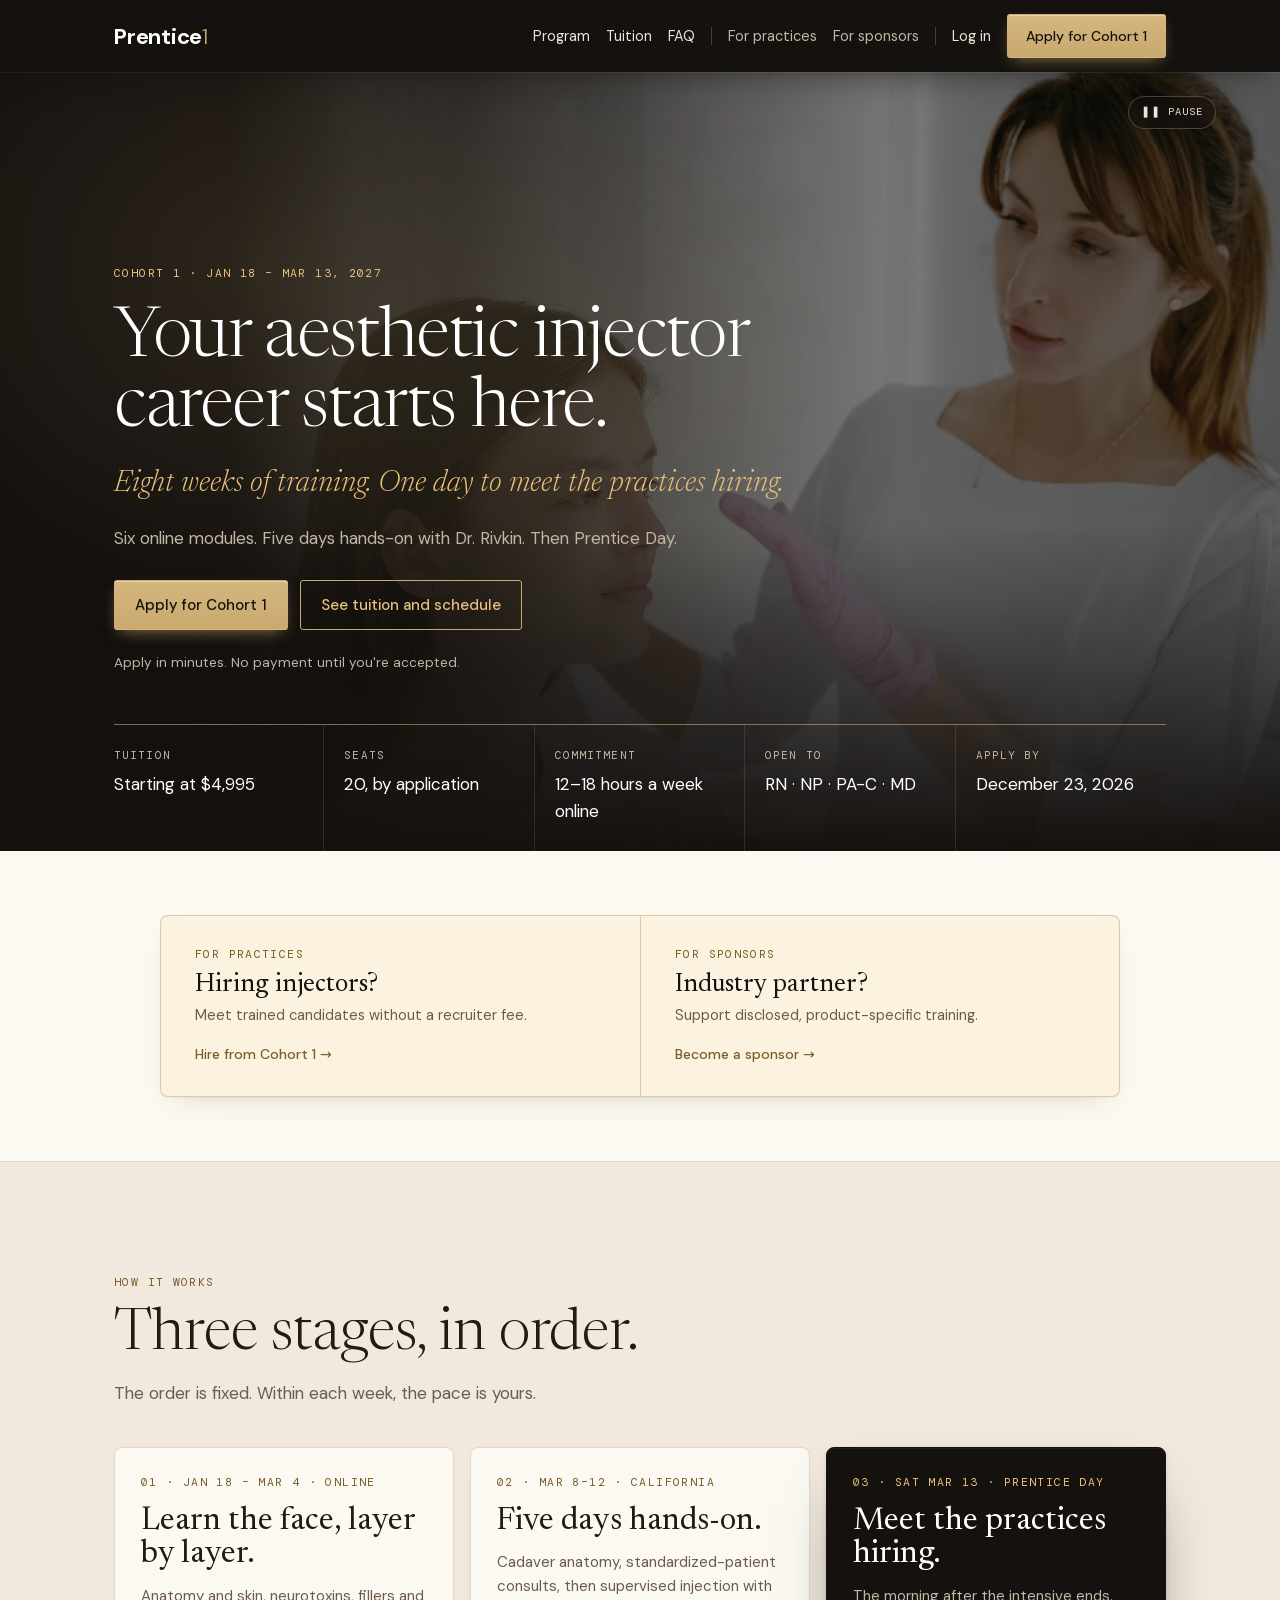
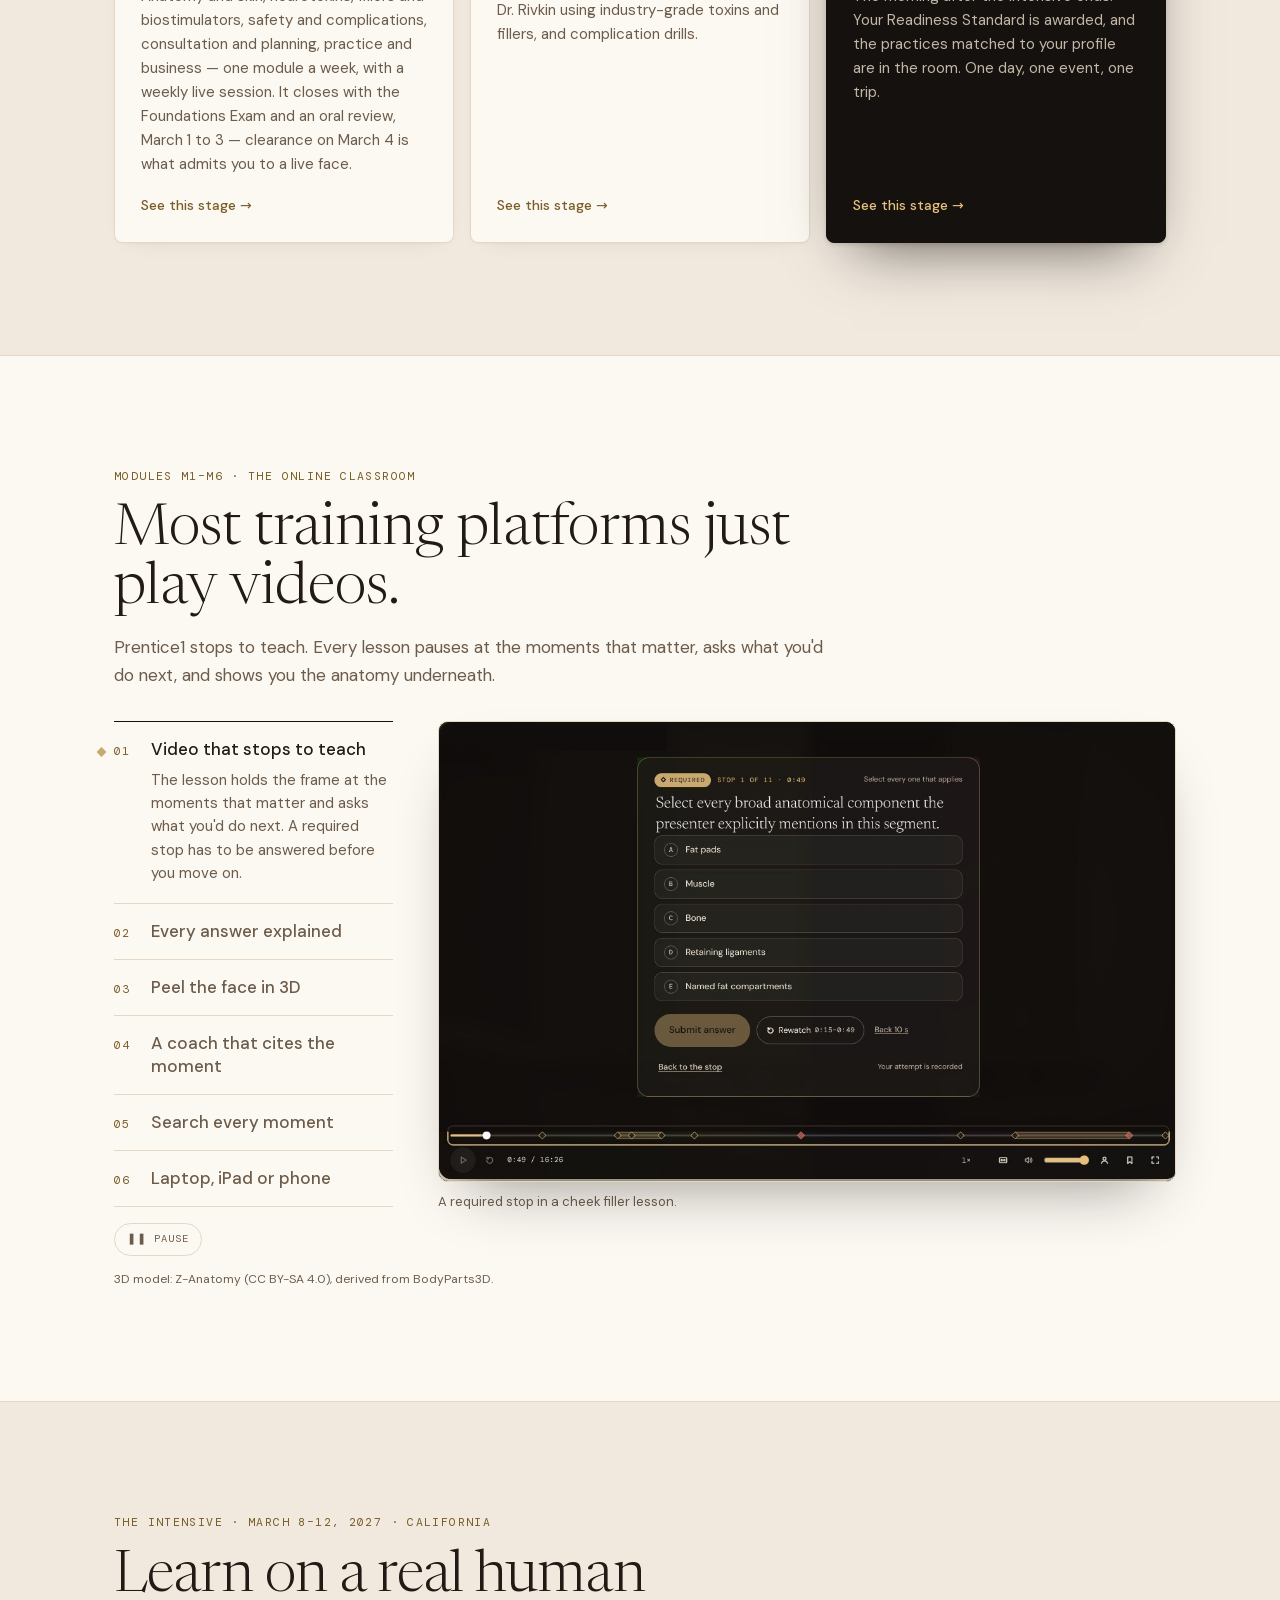
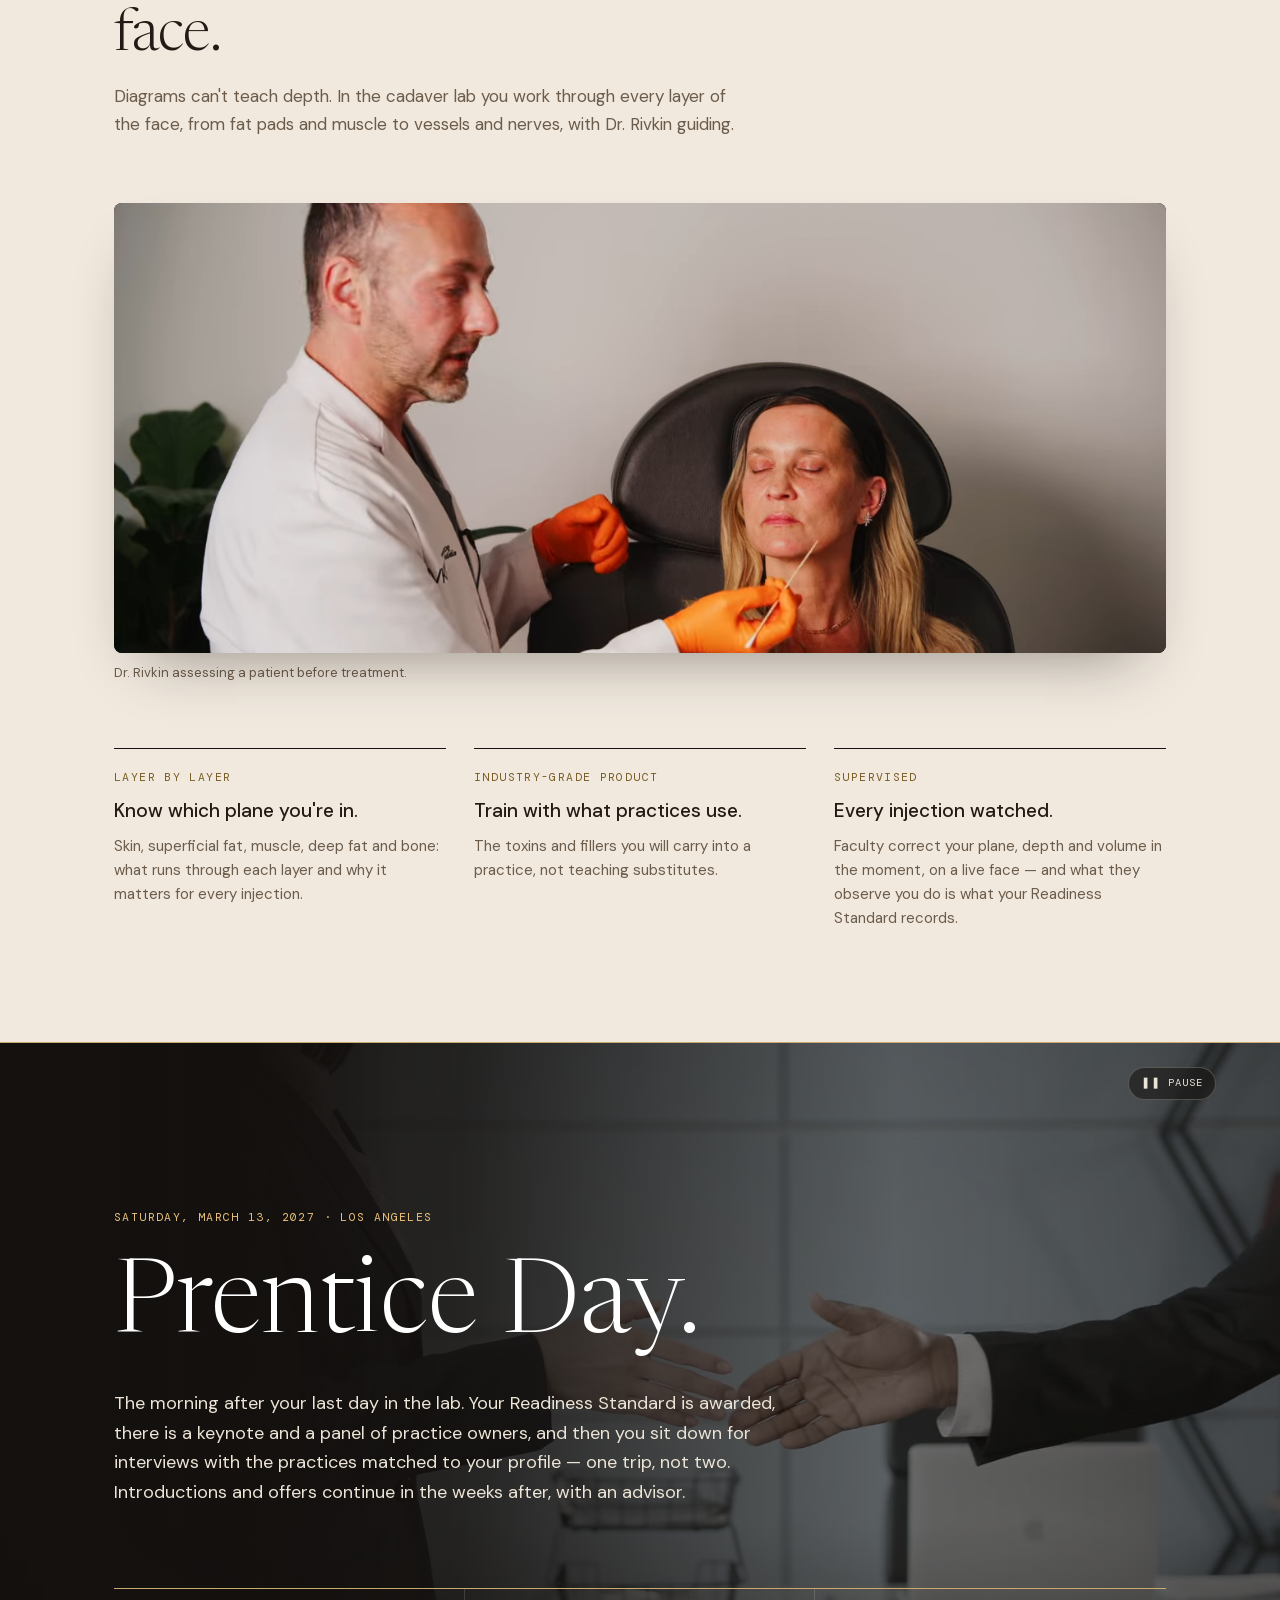
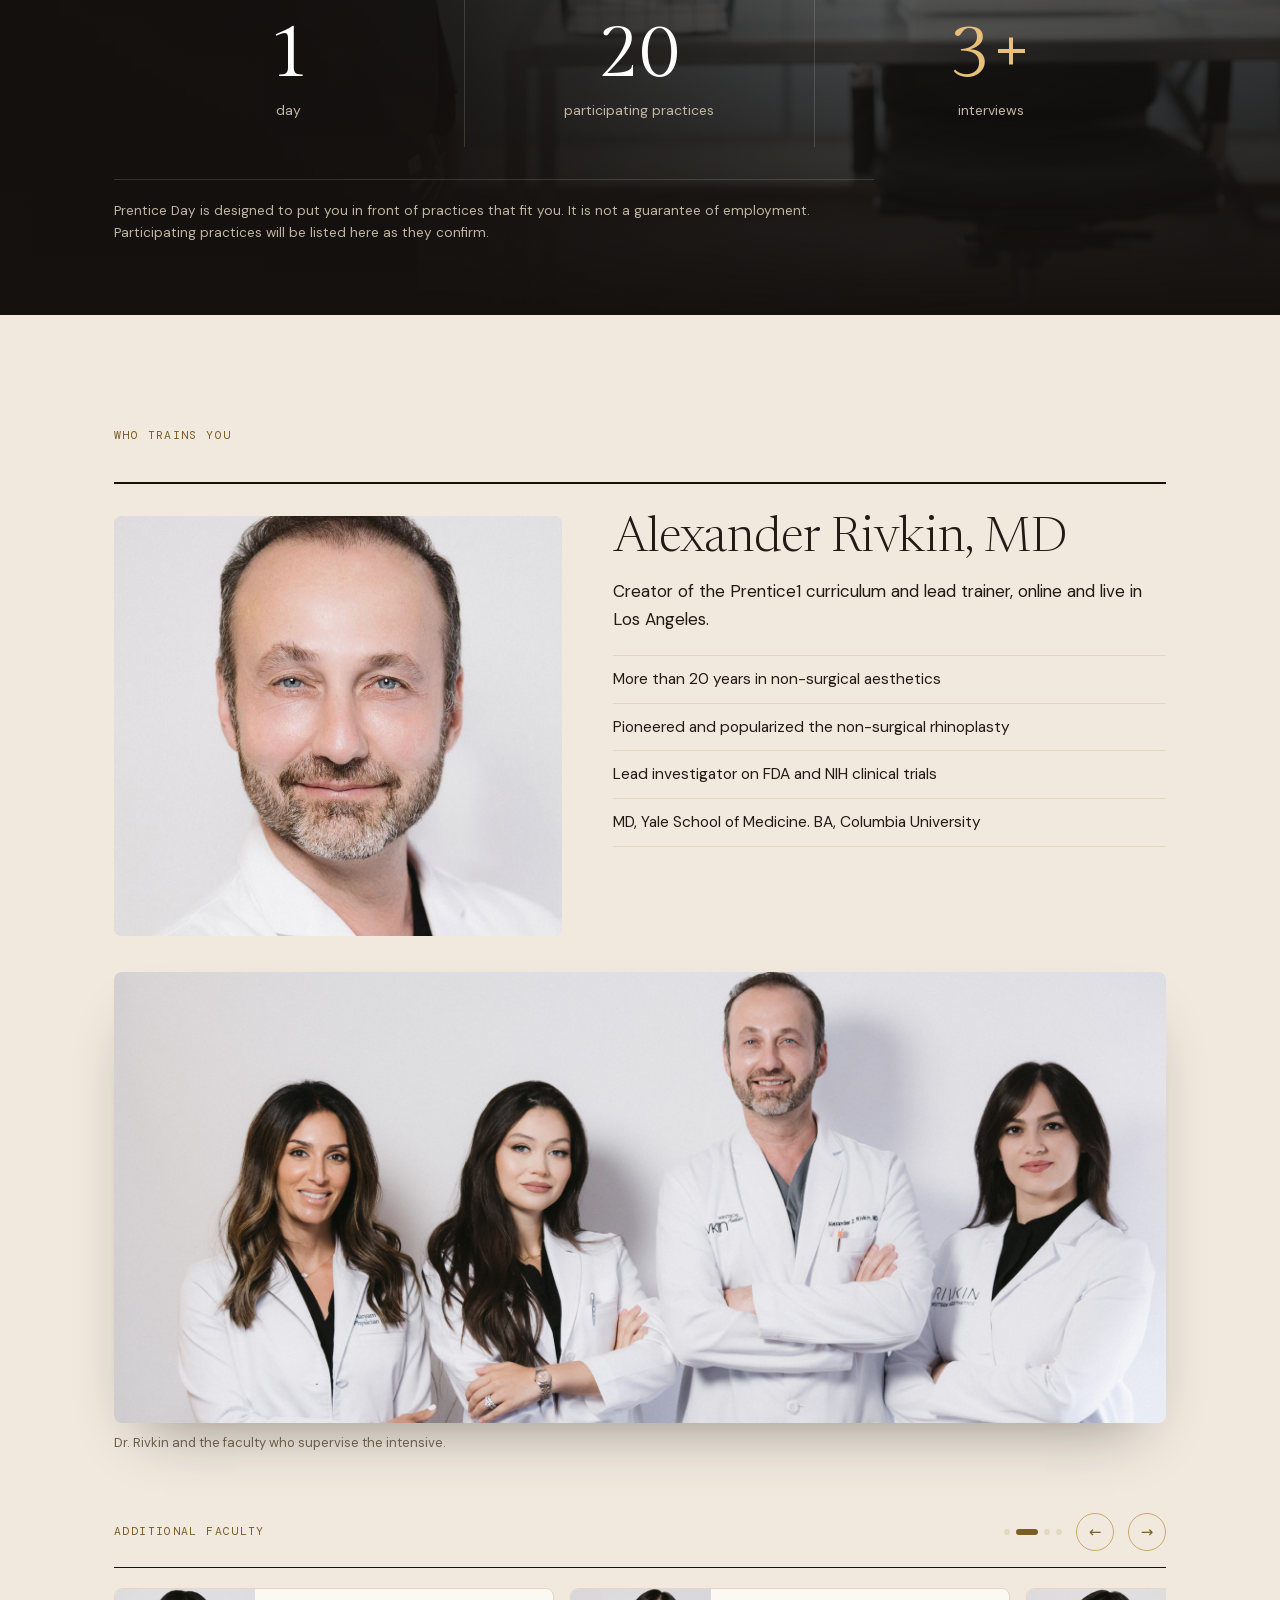
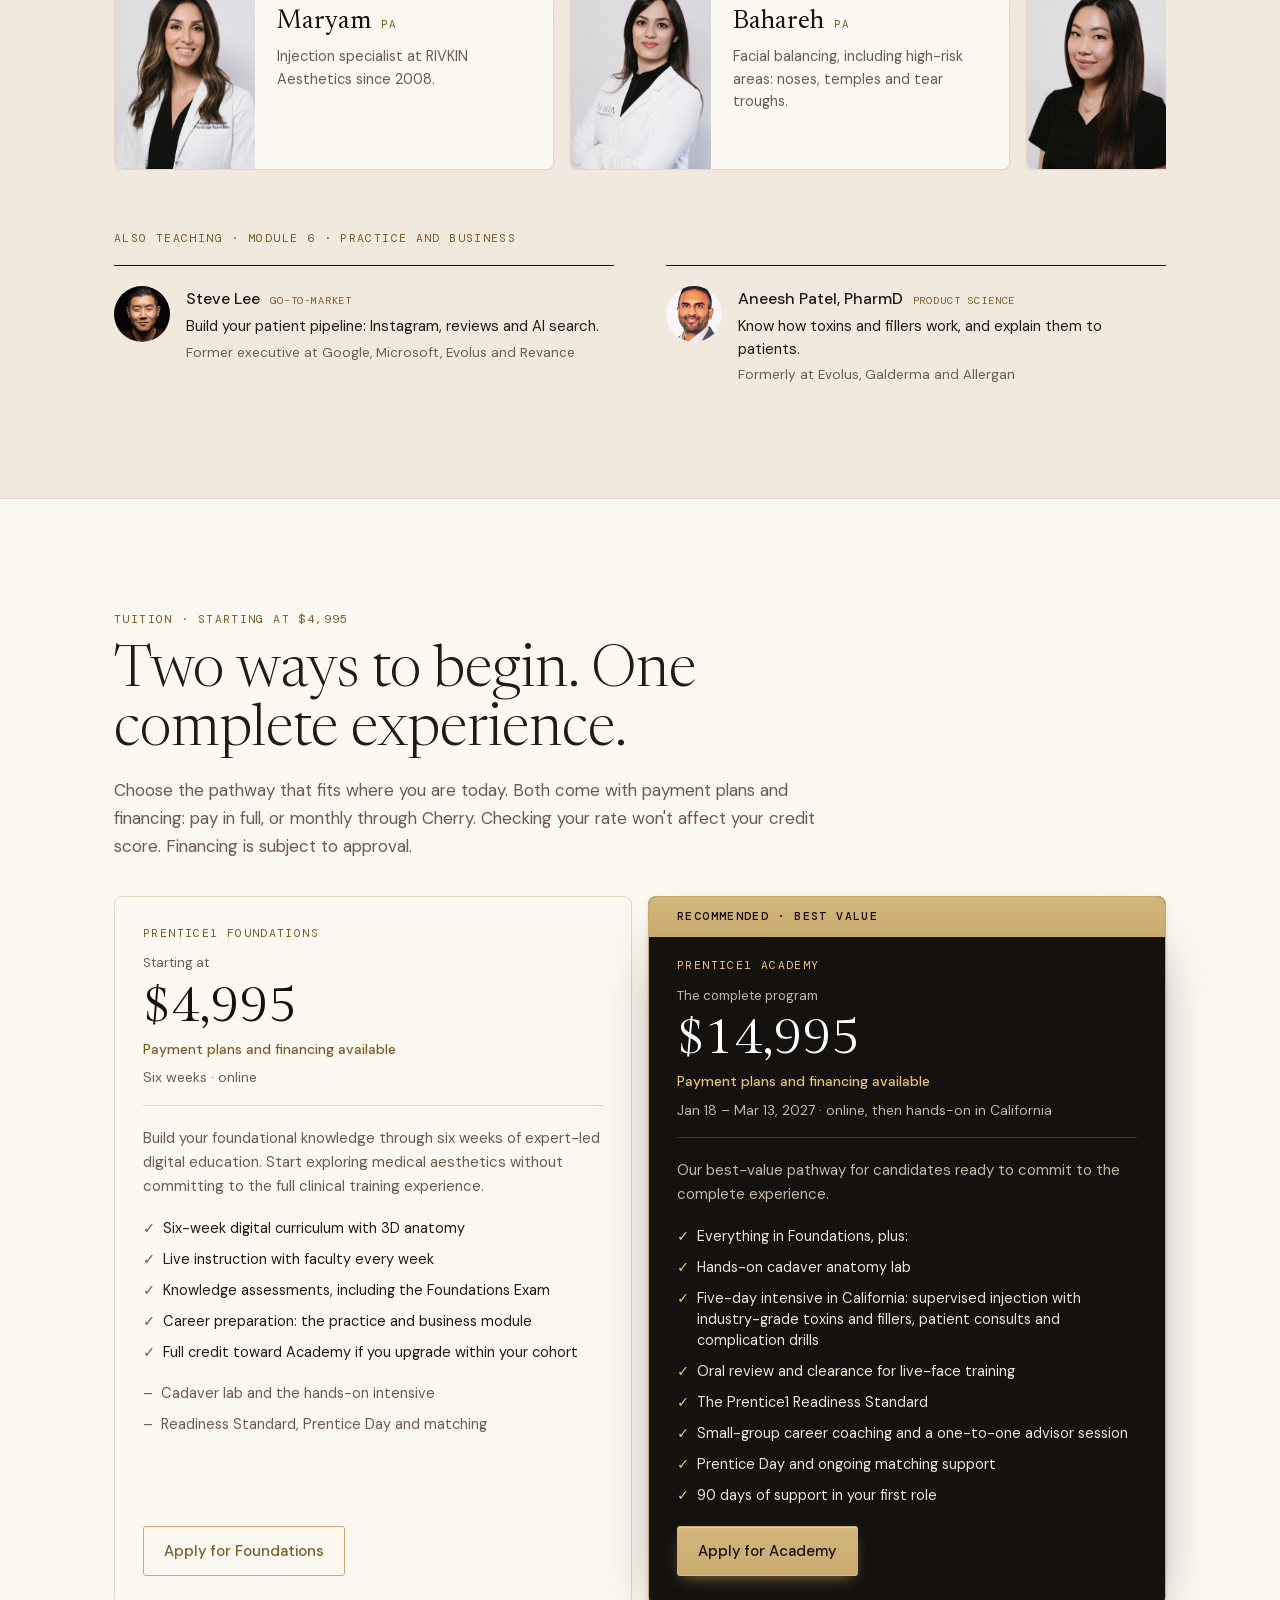
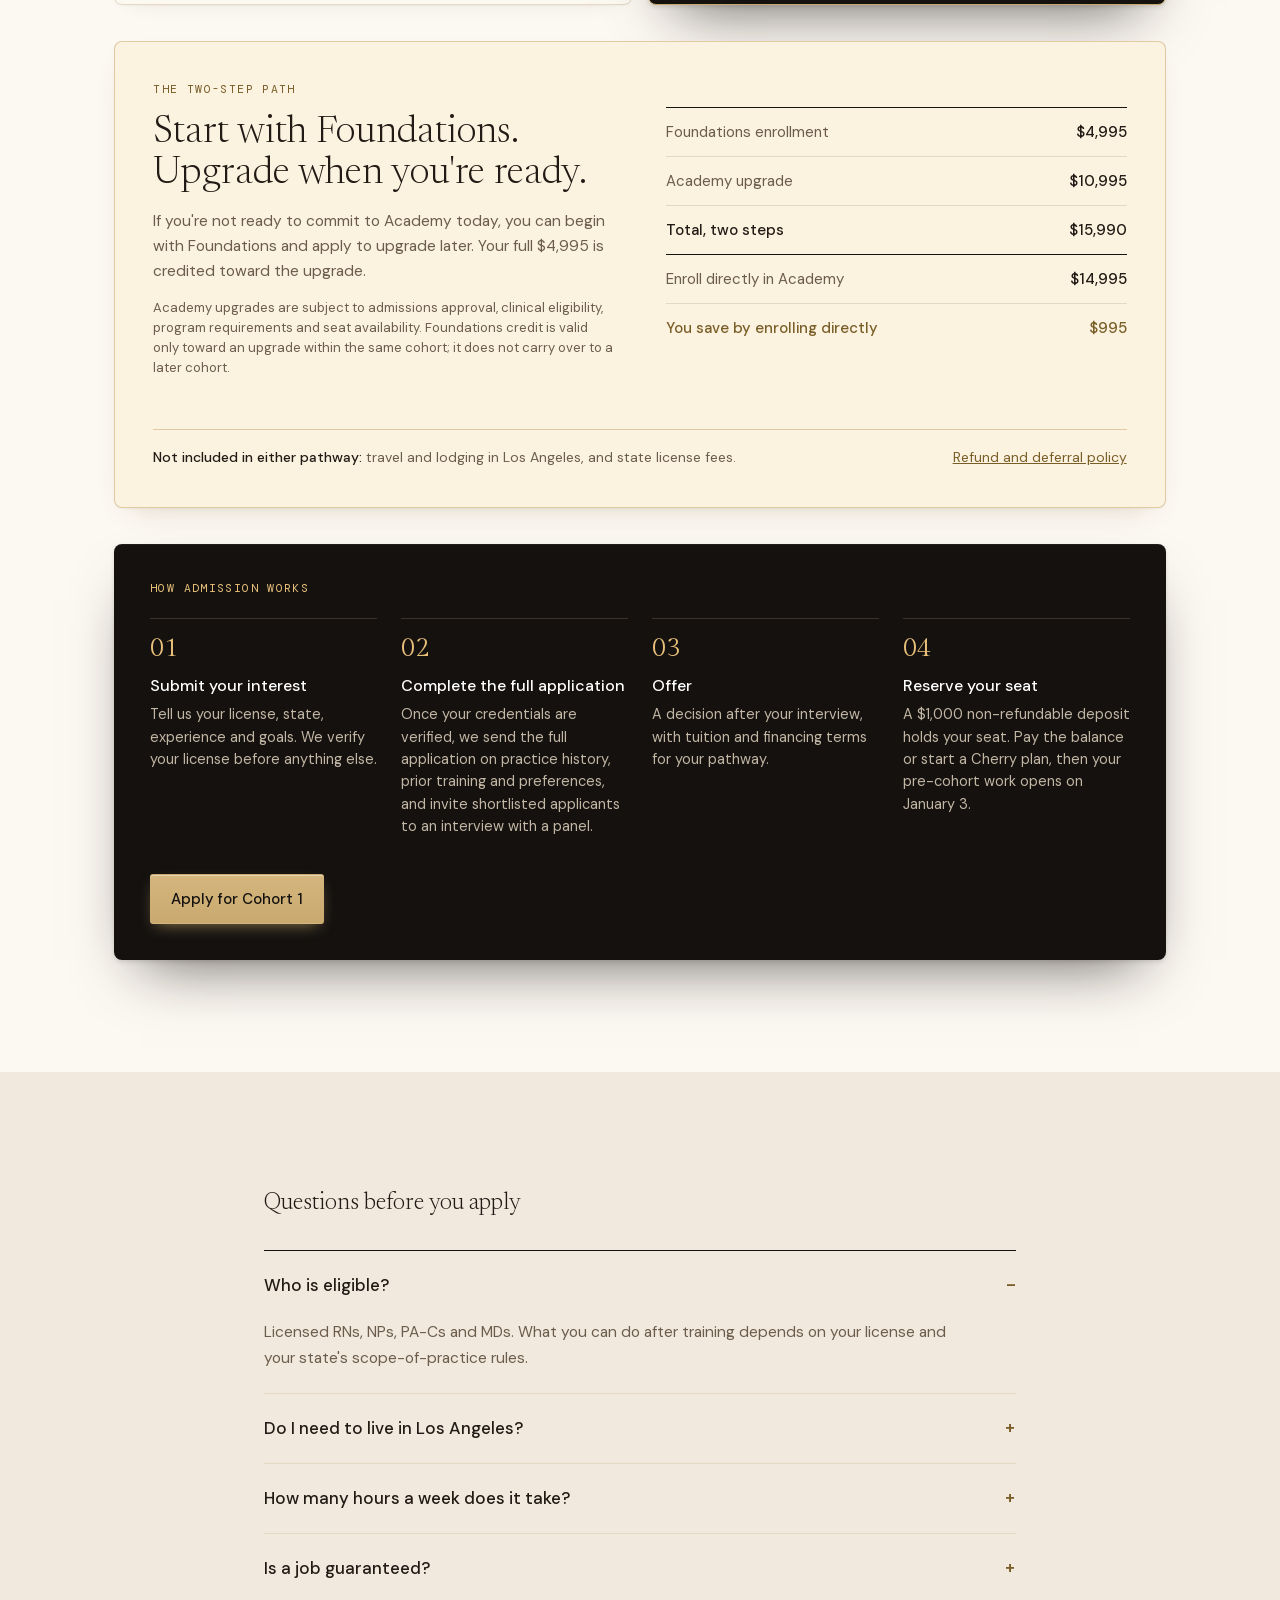
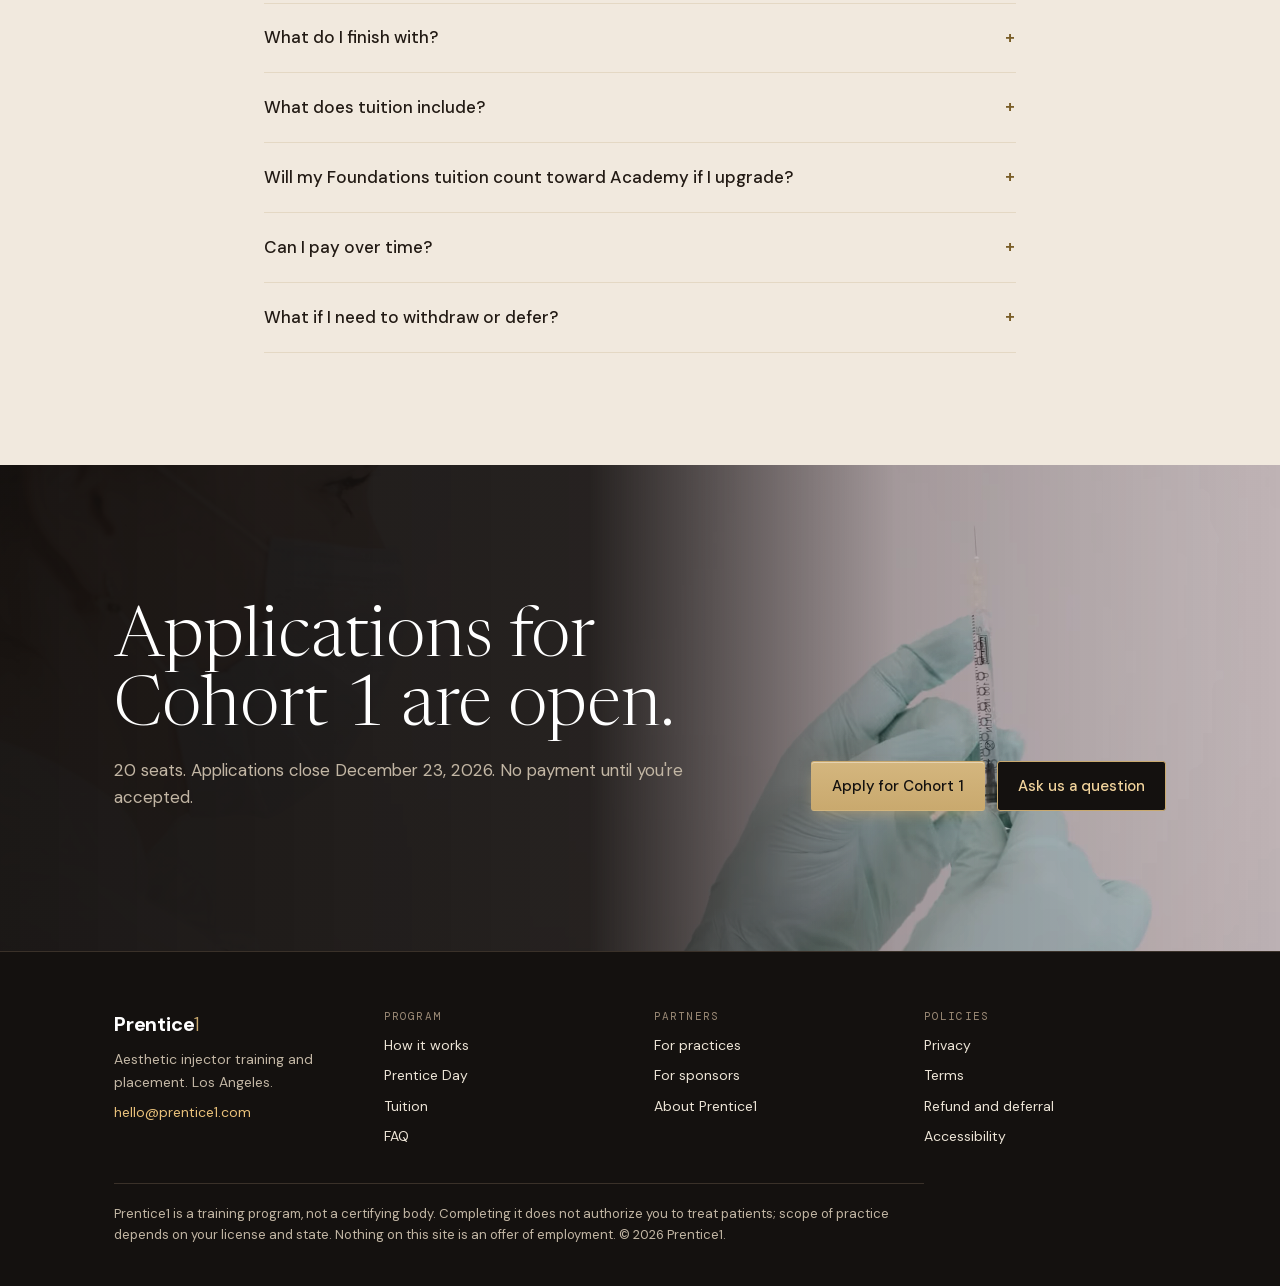
==== index.html @ 2d98d68c "Intensive: Dr. Rivkin's assessment clip moves from his bio to the intensive Co-Authored-By: Claude O" ====
<!doctype html>
<html lang="en">
<head>
<meta charset="utf-8">
<meta name="viewport" content="width=device-width, initial-scale=1, viewport-fit=cover">
<meta name="theme-color" content="#14110F">

<title>Prentice1 · Aesthetic injector training and placement, Los Angeles</title>
<meta name="description" content="An aesthetic injector program in three stages: six online modules closing with a proctored exam and oral review, five days hands-on in California with Dr. Alexander Rivkin, then Prentice Day with the practices hiring. Cohort 1 starts January 18, 2027.">
<link rel="canonical" href="https://prentice1.com/">

<meta property="og:type" content="website">
<meta property="og:url" content="https://prentice1.com/">
<meta property="og:site_name" content="Prentice1">
<meta property="og:title" content="Prentice1 · Aesthetic injector training and placement">
<meta property="og:description" content="Eight weeks of training. One day to meet the practices hiring. Cohort 1, January 18 – March 13, 2027.">
<meta property="og:image" content="https://prentice1.com/assets/og/home.jpg">
<meta property="og:image:width" content="1200">
<meta property="og:image:height" content="630">
<meta name="twitter:card" content="summary_large_image">
<meta name="twitter:title" content="Prentice1 · Aesthetic injector training and placement">
<meta name="twitter:description" content="Eight weeks of training. One day to meet the practices hiring. Cohort 1, January 18 – March 13, 2027.">
<meta name="twitter:image" content="https://prentice1.com/assets/og/home.jpg">

<link rel="icon" href="/favicon.ico" sizes="any">
<link rel="icon" href="/assets/og/icon.svg" type="image/svg+xml">
<link rel="apple-touch-icon" href="/apple-touch-icon.png">
<link rel="manifest" href="/site.webmanifest">

<link rel="preconnect" href="https://app.prentice1.com">
<link rel="preload" as="font" type="font/woff2" href="/assets/fonts/DMSans.woff2" crossorigin>
<link rel="preload" as="font" type="font/woff2" href="/assets/fonts/Newsreader.woff2" crossorigin>
<link rel="stylesheet" href="/assets/fonts/fonts.css">
<link rel="stylesheet" href="/assets/css/site.css">

<script type="application/ld+json">
{
  "@context": "https://schema.org",
  "@graph": [
    {
      "@type": "Organization",
      "@id": "https://prentice1.com/#org",
      "name": "Prentice1",
      "url": "https://prentice1.com/",
      "email": "hello@prentice1.com",
      "description": "An aesthetic injector training and placement program in Los Angeles.",
      "disambiguatingDescription": "Prentice1 is a training program, not a certifying body."
    },
    {
      "@type": "Course",
      "name": "Prentice1 Cohort 1",
      "description": "Six online modules, a Foundations Exam and oral review, a five-day intensive of supervised injection and cadaver lab in California, then Prentice Day with Southern California practices.",
      "provider": { "@id": "https://prentice1.com/#org" },
      "url": "https://prentice1.com/",
      "educationalCredentialAwarded": "The Prentice1 Readiness Standard, a practice-readiness signal. No certification or licensure is awarded. Scope of practice depends on your license and state.",
      "offers": [
        { "@type": "Offer", "name": "Prentice1 Foundations", "price": "4995", "priceCurrency": "USD", "category": "Tuition", "url": "https://prentice1.com/apply/" },
        { "@type": "Offer", "name": "Prentice1 Academy", "price": "14995", "priceCurrency": "USD", "category": "Tuition", "url": "https://prentice1.com/apply/" }
      ],
      "hasCourseInstance": {
        "@type": "CourseInstance",
        "courseMode": "blended",
        "startDate": "2027-01-18",
        "endDate": "2027-03-13",
        "location": { "@type": "Place", "address": { "@type": "PostalAddress", "addressLocality": "Los Angeles", "addressRegion": "CA", "addressCountry": "US" } }
      }
    },
    {
      "@type": "FAQPage",
      "mainEntity": [
        { "@type": "Question", "name": "Who is eligible?", "acceptedAnswer": { "@type": "Answer", "text": "Licensed RNs, NPs, PA-Cs and MDs. What you can do after training depends on your license and your state's scope-of-practice rules." } },
        { "@type": "Question", "name": "Do I need to live in Los Angeles?", "acceptedAnswer": { "@type": "Answer", "text": "No. The six modules are online. You need to be in California for the five-day intensive, March 8 to 12, and in Los Angeles for Prentice Day on March 13." } },
        { "@type": "Question", "name": "How many hours a week does it take?", "acceptedAnswer": { "@type": "Answer", "text": "Plan for 12 to 18 hours a week across the six online modules, in blocks you protect. A lesson counts when you are watching and answering, so background playback does not count." } },
        { "@type": "Question", "name": "Is a job guaranteed?", "acceptedAnswer": { "@type": "Answer", "text": "No. Prentice Day is designed to put you in front of practices matched to your profile, but Prentice1 does not guarantee employment and is not a certifying body." } },
        { "@type": "Question", "name": "What do I finish with?", "acceptedAnswer": { "@type": "Answer", "text": "The Prentice1 Readiness Standard: a record of what you were taught and what faculty observed you do, written to be read by a practice. It is a trust signal, not a certification and not a license." } },
        { "@type": "Question", "name": "What does tuition include?", "acceptedAnswer": { "@type": "Answer", "text": "Foundations ($4,995) is the six-week digital curriculum with 3D anatomy, live instruction every week, knowledge assessments including the Foundations Exam, and career preparation. Academy ($14,995) adds the cadaver lab, the five-day intensive in California with supervised injection on industry-grade product, the oral review and clearance, the Readiness Standard, small-group career coaching, Prentice Day, matching and 90 days of support in your first role. Travel, lodging and state license fees are not included in either." } },
        { "@type": "Question", "name": "Will my Foundations tuition count toward Academy if I upgrade?", "acceptedAnswer": { "@type": "Answer", "text": "Yes, if you upgrade within the same cohort. Your full $4,995 Foundations tuition is credited toward your Academy upgrade; the credit does not carry over to a later cohort. The upgrade fee is $10,995, bringing your total investment to $15,990. Candidates who enroll directly in Academy pay $14,995, saving $995 compared with the two-step pathway. Upgrades are subject to admissions approval, clinical eligibility, program requirements and seat availability." } },
        { "@type": "Question", "name": "Can I pay over time?", "acceptedAnswer": { "@type": "Answer", "text": "Yes, through Cherry. Checking your rate is a soft credit check and won't affect your credit score. Financing is subject to approval." } }
      ]
    }
  ]
}
</script>
</head>
<body>

<a class="skip" href="#main">Skip to content</a>
<div class="progress" aria-hidden="true"></div>

<header class="header">
  <div class="header__inner">
    <a class="wordmark" href="/">Prentice<span>1</span></a>
    <button class="menu-btn" data-menu-toggle aria-expanded="false" aria-controls="primary-nav">Menu</button>
    <nav class="nav" id="primary-nav" aria-label="Main">
      <a class="nav__link" href="#program">Program</a>
      <a class="nav__link" href="#tuition">Tuition</a>
      <a class="nav__link" href="#faq">FAQ</a>
      <span class="nav__divider" aria-hidden="true"></span>
      <a class="nav__link nav__link--dim" href="/practices/">For practices</a>
      <a class="nav__link nav__link--dim" href="/sponsors/">For sponsors</a>
      <!-- Hidden with the auth links it separates: exactly one of them is shown once the
           session answer arrives, but if the script never runs all three stay hidden, and
           an orphaned divider sitting against the CTA would be the only thing it marked. -->
      <span class="nav__divider" id="authDivider" aria-hidden="true" hidden></span>
      <!-- Which of these three shows is decided at load by asking the app whether this
           browser holds a session; see initAuthNav in site.js. All three start hidden so
           a visitor never sees the wrong one flash before the answer arrives. -->
      <a class="nav__link auth" id="authLogIn" href="https://app.prentice1.com/login" hidden>Log in</a>
      <a class="nav__link auth" id="authDashboard" href="https://app.prentice1.com/dashboard" hidden>Dashboard</a>
      <a class="nav__link nav__link--dim auth" id="authLogOut" href="https://app.prentice1.com/logout" hidden>Log out</a>
      <a class="btn btn--gold nav__cta" href="/apply/">Apply for Cohort 1</a>
    </nav>
  </div>
</header>

<main id="main">

  <!-- 1 · Hero ------------------------------------------------------------ -->
  <section class="hero" id="top">
    <div class="hero__media">
      <video class="hero__video" data-bgv autoplay muted loop playsinline preload="auto"
             poster="/assets/img/hero-injector-poster.jpg" aria-hidden="true">
        <source src="/assets/video/hero-injector.webm" type="video/webm">
        <source src="/assets/video/hero-injector.mp4" type="video/mp4">
      </video>
      <div class="hero__scrim" aria-hidden="true"></div>
      <div class="hero__fade" aria-hidden="true"></div>
      <button class="pause-pill" data-video-toggle type="button" aria-label="Pause background video">❚❚ PAUSE</button>
    </div>
    <div class="hero__glow" aria-hidden="true"></div>

    <div class="hero__inner hero__inner--fold">
      <div class="hero__col">
        <div class="hero__spacer" aria-hidden="true"></div>
        <div class="eyebrow eyebrow--on-dark">COHORT 1 · JAN 18 – MAR 13, 2027</div>
        <h1 class="hero__h1">Your aesthetic injector career starts here.</h1>
        <p class="hero__sub">Eight weeks of training. One day to meet the practices hiring.</p>
        <p class="hero__lede">Six online modules. Five days hands-on with Dr. Rivkin. Then Prentice Day.</p>
        <div class="hero__actions">
          <a class="btn btn--gold" href="/apply/">Apply for Cohort 1</a>
          <a class="btn btn--outline" href="#tuition">See tuition and schedule</a>
        </div>
        <p class="hero__micro">Apply in minutes. No payment until you're accepted.</p>
      </div>
    </div>

    <div class="factbar-wrap">
      <dl class="factbar">
        <div class="factbar__item"><dt>TUITION</dt><dd>Starting at $4,995</dd></div>
        <div class="factbar__item"><dt>SEATS</dt><dd>20, by application</dd></div>
        <div class="factbar__item"><dt>COMMITMENT</dt><dd>12–18 hours a week online</dd></div>
        <div class="factbar__item"><dt>OPEN TO</dt><dd>RN · NP · PA-C · MD</dd></div>
        <div class="factbar__item"><dt>APPLY BY</dt><dd>December 23, 2026</dd></div>
      </dl>
    </div>
  </section>

  <!-- 2 · Audience tile ---------------------------------------------------- -->
  <section class="audience" aria-label="For practices and sponsors">
    <div class="audience__tile">
      <a class="audience__half" href="/practices/">
        <span class="eyebrow">FOR PRACTICES</span>
        <span class="audience__t">Hiring injectors?</span>
        <span class="audience__b">Meet trained candidates without a recruiter fee.</span>
        <span class="audience__go">Hire from Cohort 1 →</span>
      </a>
      <a class="audience__half audience__half--right" href="/sponsors/">
        <span class="eyebrow">FOR SPONSORS</span>
        <span class="audience__t">Industry partner?</span>
        <span class="audience__b">Support disclosed, product-specific training.</span>
        <span class="audience__go">Become a sponsor →</span>
      </a>
    </div>
  </section>

  <!-- 3 · How it works ----------------------------------------------------- -->
  <section class="section" id="program">
    <div class="wrap stack-40">
      <div class="sec-head rv">
        <div class="eyebrow">HOW IT WORKS</div>
        <h2>Three stages, in order.</h2>
        <p class="lede">The order is fixed. Within each week, the pace is yours.</p>
      </div>
      <div class="phase-grid">
        <a class="phase-card rv" href="#online">
          <div class="eyebrow">01 · JAN 18 – MAR 4 · ONLINE</div>
          <h3>Learn the face, layer by layer.</h3>
          <p>Anatomy and skin, neurotoxins, fillers and biostimulators, safety and complications, consultation and planning, practice and business — one module a week, with a weekly live session. It closes with the Foundations Exam and an oral review, March 1 to 3 — clearance on March 4 is what admits you to a live face.</p>
          <span class="go">See this stage →</span>
        </a>
        <a class="phase-card rv" href="#live-week">
          <div class="eyebrow">02 · MAR 8–12 · CALIFORNIA</div>
          <h3>Five days hands-on.</h3>
          <p>Cadaver anatomy, standardized-patient consults, then supervised injection with Dr. Rivkin using industry-grade toxins and fillers, and complication drills.</p>
          <span class="go">See this stage →</span>
        </a>
        <a class="phase-card phase-card--dark rv" href="#placement">
          <div class="eyebrow eyebrow--on-dark">03 · SAT MAR 13 · PRENTICE DAY</div>
          <h3>Meet the practices hiring.</h3>
          <p>The morning after the intensive ends. Your Readiness Standard is awarded, and the practices matched to your profile are in the room. One day, one event, one trip.</p>
          <span class="go">See this stage →</span>
        </a>
      </div>
    </div>
  </section>

  <!-- 4 · The online classroom ---------------------------------------------
       Six features, each with its own capture from the platform. Without the
       script this reads as a plain list, each item with its picture under it
       (§13: no content depends on motion); site.js turns it into a menu on
       the left and one stage on the right that steps through them. -->
  <section class="section section--cream section--ruled" id="online">
    <div class="wrap stack-32">
      <div class="sec-head rv">
        <div class="eyebrow">MODULES M1–M6 · THE ONLINE CLASSROOM</div>
        <h2>Most training platforms just play videos.</h2>
        <p class="lede">Prentice1 stops to teach. Every lesson pauses at the moments that matter, asks what you'd do next, and shows you the anatomy underneath.</p>
      </div>
      <div class="features rv" data-features>
        <ol class="features__list" aria-label="What the online classroom does">
          <li class="features__item">
            <h3 class="features__t"><span class="features__n">01</span>Video that stops to teach</h3>
            <p class="features__b">The lesson holds the frame at the moments that matter and asks what you'd do next. A required stop has to be answered before you move on.</p>
            <figure class="features__fig">
              <div class="features__frame">
                <img src="/assets/img/classroom/stop.jpg" width="1166" height="725" loading="lazy" decoding="async"
                     alt="A cheek filler lesson held at a required stop: the frame is dimmed and a question asks which anatomical components the presenter named, with five options">
              </div>
              <figcaption>A required stop in a cheek filler lesson.</figcaption>
            </figure>
          </li>
          <li class="features__item">
            <h3 class="features__t"><span class="features__n">02</span>Every answer explained</h3>
            <p class="features__b">Right or wrong, every option tells you why, and Rewatch takes you back to the exact seconds that answer it.</p>
            <figure class="features__fig">
              <div class="features__frame">
                <img src="/assets/img/classroom/answer.jpg" width="1166" height="725" loading="lazy" decoding="async"
                     alt="The answer to the stop: Not quite, with a reason under each option and a Rewatch 0:15 to 0:49 button">
              </div>
              <figcaption>Each option carries its own reason, with the replay range beside it.</figcaption>
            </figure>
          </li>
          <li class="features__item">
            <h3 class="features__t"><span class="features__n">03</span>Peel the face in 3D</h3>
            <p class="features__b">Turn the model, peel it from skin to bone, and tap any structure for its notes.</p>
            <figure class="features__fig">
              <div class="features__frame features__frame--model">
                <video data-features-video autoplay muted loop playsinline preload="none"
                       poster="/assets/img/classroom-anatomy-poster.jpg"
                       aria-label="Screen recording of the 3D anatomy trainer: the head turns, the layers are peeled back to bone, then the orbicularis oculi and procerus are selected">
                  <source src="/assets/video/classroom-anatomy.webm" type="video/webm">
                  <source src="/assets/video/classroom-anatomy.mp4" type="video/mp4">
                </video>
              </div>
              <figcaption>The 3D anatomy trainer, recorded in the platform.</figcaption>
            </figure>
          </li>
          <li class="features__item">
            <h3 class="features__t"><span class="features__n">04</span>A coach that cites the moment</h3>
            <p class="features__b">Ask about what you're watching. The Lesson Coach answers only from the lesson, links the second it was said, and sends what it can't answer to faculty.</p>
            <figure class="features__fig">
              <div class="features__frame features__frame--light">
                <img src="/assets/img/classroom/coach.jpg" width="1164" height="653" loading="lazy" decoding="async"
                     alt="The Lesson Coach answering what sequence the presenter plans, tagged Presenter stated, with a link to watch the lesson at 0:35">
              </div>
              <figcaption>An answer from the lesson, with the moment it comes from.</figcaption>
            </figure>
          </li>
          <li class="features__item">
            <h3 class="features__t"><span class="features__n">05</span>Search every moment</h3>
            <p class="features__b">Find a phrase, a structure or a product across your lessons and open the video at the second it comes up.</p>
            <figure class="features__fig">
              <div class="features__frame">
                <img src="/assets/img/classroom/search.jpg" width="1208" height="755" loading="lazy" decoding="async"
                     alt="Library Search for fat pads: timestamped results from the cheek filler lesson with the words highlighted">
              </div>
              <figcaption>Library Search, with a timestamp on every result.</figcaption>
            </figure>
          </li>
          <li class="features__item">
            <h3 class="features__t"><span class="features__n">06</span>Laptop, iPad or phone</h3>
            <p class="features__b">Your place, your answers and the stop you were on are saved, so you pick up on any device where you left off.</p>
            <figure class="features__fig">
              <div class="features__frame features__frame--light">
                <img src="/assets/img/classroom/devices.jpg" width="1440" height="720" loading="lazy" decoding="async"
                     alt="The same paused lesson on a laptop, an iPad and a phone">
              </div>
              <figcaption>The same lesson on a laptop, an iPad and a phone.</figcaption>
            </figure>
          </li>
        </ol>
      </div>
      <!-- CC BY-SA 4.0 requires this credit. Do not remove. -->
      <p class="credit">3D model: Z-Anatomy (CC BY-SA 4.0), derived from BodyParts3D.</p>
    </div>
  </section>

  <!-- 5 · The intensive ----------------------------------------------------- -->
  <section class="section section--page" id="live-week">
    <div class="wrap stack-56">
      <div class="sec-head sec-head--narrow rv">
        <div class="eyebrow">THE INTENSIVE · MARCH 8–12, 2027 · CALIFORNIA</div>
        <h2 class="h2--big">Learn on a real human face.</h2>
        <p class="lede">Diagrams can't teach depth. In the cadaver lab you work through every layer of the face, from fat pads and muscle to vessels and nerves, with Dr. Rivkin guiding.</p>
      </div>
      <figure class="group-fig unveil">
        <div class="frame frame--wide">
          <video data-bgv autoplay muted loop playsinline preload="metadata"
                 poster="/assets/img/rivkin-poster.jpg"
                 aria-label="Dr. Alexander Rivkin assessing a patient before treatment">
            <source src="/assets/video/rivkin.webm" type="video/webm">
            <source src="/assets/video/rivkin.mp4" type="video/mp4">
          </video>
        </div>
        <figcaption>Dr. Rivkin assessing a patient before treatment.</figcaption>
      </figure>
      <div class="feature-grid">
        <div class="feature rv">
          <div class="eyebrow">LAYER BY LAYER</div>
          <h3>Know which plane you're in.</h3>
          <p>Skin, superficial fat, muscle, deep fat and bone: what runs through each layer and why it matters for every injection.</p>
        </div>
        <div class="feature rv">
          <div class="eyebrow">INDUSTRY-GRADE PRODUCT</div>
          <h3>Train with what practices use.</h3>
          <p>The toxins and fillers you will carry into a practice, not teaching substitutes.</p>
        </div>
        <div class="feature rv">
          <div class="eyebrow">SUPERVISED</div>
          <h3>Every injection watched.</h3>
          <p>Faculty correct your plane, depth and volume in the moment, on a live face — and what they observe you do is what your Readiness Standard records.</p>
        </div>
      </div>
    </div>
  </section>

  <!-- 6 · Prentice Day ----------------------------------------------------- -->
  <section class="pday" id="placement">
    <div class="pday__media">
      <video class="pday__video" data-bgv autoplay muted loop playsinline preload="metadata"
             poster="/assets/img/handshake-poster.jpg" aria-hidden="true">
        <source src="/assets/video/handshake.webm" type="video/webm">
        <source src="/assets/video/handshake.mp4" type="video/mp4">
      </video>
      <div class="pday__scrim" aria-hidden="true"></div>
      <div class="pday__fade" aria-hidden="true"></div>
      <button class="pause-pill" data-video-toggle type="button" aria-label="Pause background video">❚❚ PAUSE</button>
    </div>
    <div class="pday__inner">
      <div class="eyebrow eyebrow--on-dark">SATURDAY, MARCH 13, 2027 · LOS ANGELES</div>
      <h2 class="pday__h2">Prentice Day.</h2>
      <p class="pday__lede">The morning after your last day in the lab. Your Readiness Standard is awarded, there is a keynote and a panel of practice owners, and then you sit down for interviews with the practices matched to your profile — one trip, not two. Introductions and offers continue in the weeks after, with an advisor.</p>
      <div class="statrow rv">
        <div class="stat"><b data-count="1">1</b><span>day</span></div>
        <div class="stat"><b data-count="20">20</b><span>participating practices</span></div>
        <div class="stat"><b class="stat--gold" data-count="3+">3+</b><span>interviews</span></div>
      </div>
      <p class="pday__disclaimer">Prentice Day is designed to put you in front of practices that fit you. It is not a guarantee of employment. Participating practices will be listed here as they confirm.</p>
    </div>
  </section>

  <!-- 7 · Who trains you --------------------------------------------------- -->
  <section class="section">
    <div class="wrap stack-36">
      <div class="eyebrow">WHO TRAINS YOU</div>

      <div class="rivkin">
        <div class="rivkin__photo unveil">
          <img src="/assets/img/rivkinPortrait.jpg" width="800" height="1000" loading="lazy" decoding="async"
               alt="Dr. Alexander Rivkin">
        </div>
        <div class="rivkin__body rv">
          <h2 class="rivkin__name">Alexander Rivkin, MD</h2>
          <p class="rivkin__lead">Creator of the Prentice1 curriculum and lead trainer, online and live in Los Angeles.</p>
          <ul class="creds">
            <li>More than 20 years in non-surgical aesthetics</li>
            <li>Pioneered and popularized the non-surgical rhinoplasty</li>
            <li>Lead investigator on FDA and NIH clinical trials</li>
            <li>MD, Yale School of Medicine. BA, Columbia University</li>
          </ul>
        </div>
      </div>

      <figure class="group-fig unveil">
        <img src="/assets/img/faculty/group.jpg" width="2200" height="1467" loading="lazy" decoding="async"
             alt="Dr. Alexander Rivkin with three members of the Prentice1 faculty in white coats">
        <figcaption>Dr. Rivkin and the faculty who supervise the intensive.</figcaption>
      </figure>

      <div class="carousel" data-carousel>
        <div class="carousel__head">
          <div class="eyebrow">ADDITIONAL FACULTY</div>
          <div class="carousel__ctrls">
            <div class="carousel__dots">
              <button class="dot is-on" data-carousel-dot type="button" aria-label="Show faculty member 1" aria-current="true"></button>
              <button class="dot" data-carousel-dot type="button" aria-label="Show faculty member 2" aria-current="false"></button>
              <button class="dot" data-carousel-dot type="button" aria-label="Show faculty member 3" aria-current="false"></button>
              <button class="dot" data-carousel-dot type="button" aria-label="Show faculty member 4" aria-current="false"></button>
            </div>
            <button class="carousel__btn" data-carousel-prev type="button" aria-label="Previous faculty member">←</button>
            <button class="carousel__btn" data-carousel-next type="button" aria-label="Next faculty member">→</button>
          </div>
        </div>
        <div class="carousel__track" data-carousel-track role="region" aria-label="Additional faculty" tabindex="0">
          <article class="fac-card">
            <img src="/assets/img/faculty/stefanie.jpg" width="393" height="591" loading="lazy" decoding="async" alt="Stefanie, RN">
            <div class="fac-card__body">
              <div class="fac-card__head"><span class="fac-card__name">Stefanie</span><span class="fac-card__cred">RN</span></div>
              <p>Two decades in nonsurgical aesthetics; ten years at Westside Aesthetics, Los Angeles.</p>
            </div>
          </article>
          <article class="fac-card">
            <img src="/assets/img/faculty/maryam.jpg" width="393" height="591" loading="lazy" decoding="async" alt="Maryam, PA">
            <div class="fac-card__body">
              <div class="fac-card__head"><span class="fac-card__name">Maryam</span><span class="fac-card__cred">PA</span></div>
              <p>Injection specialist at RIVKIN Aesthetics since 2008.</p>
            </div>
          </article>
          <article class="fac-card">
            <img src="/assets/img/faculty/bahareh.jpg" width="393" height="593" loading="lazy" decoding="async" alt="Bahareh, PA">
            <div class="fac-card__body">
              <div class="fac-card__head"><span class="fac-card__name">Bahareh</span><span class="fac-card__cred">PA</span></div>
              <p>Facial balancing, including high-risk areas: noses, temples and tear troughs.</p>
            </div>
          </article>
          <article class="fac-card">
            <img src="/assets/img/faculty/presile.jpg" width="393" height="591" loading="lazy" decoding="async" alt="Presile, FNP-C">
            <div class="fac-card__body">
              <div class="fac-card__head"><span class="fac-card__name">Presile</span><span class="fac-card__cred">FNP-C</span></div>
              <p>Trained under Dr. Rivkin at RIVKIN Aesthetics; focused on skin and subtle results.</p>
            </div>
          </article>
        </div>
      </div>

      <div class="also">
        <div class="eyebrow">ALSO TEACHING · MODULE 6 · PRACTICE AND BUSINESS</div>
        <div class="also__grid">
          <div class="teacher rv">
            <img src="/assets/img/steve.jpg" width="400" height="400" loading="lazy" decoding="async" alt="Steve Lee">
            <div class="teacher__body">
              <div class="teacher__head"><span class="teacher__name">Steve Lee</span><span class="teacher__tag">GO-TO-MARKET</span></div>
              <span class="teacher__title">Build your patient pipeline: Instagram, reviews and AI search.</span>
              <span class="teacher__bg">Former executive at Google, Microsoft, Evolus and Revance</span>
            </div>
          </div>
          <div class="teacher rv">
            <img src="/assets/img/aneesh.jpg" width="400" height="400" loading="lazy" decoding="async" alt="Aneesh Patel, PharmD">
            <div class="teacher__body">
              <div class="teacher__head"><span class="teacher__name">Aneesh Patel, PharmD</span><span class="teacher__tag">PRODUCT SCIENCE</span></div>
              <span class="teacher__title">Know how toxins and fillers work, and explain them to patients.</span>
              <span class="teacher__bg">Formerly at Evolus, Galderma and Allergan</span>
            </div>
          </div>
        </div>
      </div>
    </div>
  </section>

  <!-- 8 · Tuition and admissions ------------------------------------------- -->
  <!-- Two pathways (pricing update, 2026-10-28). Foundations comes first in the
       source so the first price a visitor meets is the $4,995 entry point;
       Academy carries the recommendation because it is the complete program
       and the cheaper route to it. -->
  <section class="section section--cream section--top-rule" id="tuition">
    <div class="wrap stack-36">
      <div class="sec-head rv">
        <div class="eyebrow">TUITION · STARTING AT $4,995</div>
        <h2>Two ways to begin. One complete experience.</h2>
        <p class="lede">Choose the pathway that fits where you are today. Both come with payment plans and financing: pay in full, or monthly through Cherry. Checking your rate won't affect your credit score. Financing is subject to approval.</p>
      </div>

      <div class="tiers plans">
        <div class="tier plan rv">
          <div class="tier__head">
            <span class="eyebrow">PRENTICE1 FOUNDATIONS</span>
            <span class="plan__from">Starting at</span>
            <span class="tier__price">$4,995</span>
            <span class="plan__fin">Payment plans and financing available</span>
            <span class="tier__slots">Six weeks · online</span>
          </div>
          <p class="plan__desc">Build your foundational knowledge through six weeks of expert-led digital education. Start exploring medical aesthetics without committing to the full clinical training experience.</p>
          <!-- Gating rule (owner, 2026-10-28): Foundations keeps everything that
               teaches the knowledge; Academy adds what needs a body in the room,
               one-to-one faculty time or a capped seat. -->
          <ul class="ticks tier__list">
            <li><span class="tick">✓</span><span>Six-week digital curriculum with 3D anatomy</span></li>
            <li><span class="tick">✓</span><span>Live instruction with faculty every week</span></li>
            <li><span class="tick">✓</span><span>Knowledge assessments, including the Foundations Exam</span></li>
            <li><span class="tick">✓</span><span>Career preparation: the practice and business module</span></li>
            <li><span class="tick">✓</span><span>Full credit toward Academy if you upgrade within your cohort</span></li>
          </ul>
          <ul class="ticks ticks--muted tier__list">
            <li><span class="tick">–</span><span>Cadaver lab and the hands-on intensive</span></li>
            <li><span class="tick">–</span><span>Readiness Standard, Prentice Day and matching</span></li>
          </ul>
          <a class="btn btn--outline-ink tier__cta" href="/apply/">Apply for Foundations</a>
        </div>

        <div class="tier tier--feature plan plan--rec rv">
          <div class="plan__flag">Recommended · Best value</div>
          <div class="tier__head">
            <span class="eyebrow eyebrow--on-dark">PRENTICE1 ACADEMY</span>
            <span class="plan__from">The complete program</span>
            <span class="tier__price">$14,995</span>
            <span class="plan__fin">Payment plans and financing available</span>
            <span class="tier__slots">Jan 18 – Mar 13, 2027 · online, then hands-on in California</span>
          </div>
          <p class="plan__desc">Our best-value pathway for candidates ready to commit to the complete experience.</p>
          <ul class="ticks tier__list">
            <li><span class="tick">✓</span><span>Everything in Foundations, plus:</span></li>
            <li><span class="tick">✓</span><span>Hands-on cadaver anatomy lab</span></li>
            <li><span class="tick">✓</span><span>Five-day intensive in California: supervised injection with industry-grade toxins and fillers, patient consults and complication drills</span></li>
            <li><span class="tick">✓</span><span>Oral review and clearance for live-face training</span></li>
            <li><span class="tick">✓</span><span>The Prentice1 Readiness Standard</span></li>
            <li><span class="tick">✓</span><span>Small-group career coaching and a one-to-one advisor session</span></li>
            <li><span class="tick">✓</span><span>Prentice Day and ongoing matching support</span></li>
            <li><span class="tick">✓</span><span>90 days of support in your first role</span></li>
          </ul>
          <a class="btn btn--gold tier__cta" href="/apply/">Apply for Academy</a>
        </div>
      </div>

      <div class="upgrade rv">
        <div class="upgrade__copy">
          <div class="eyebrow">THE TWO-STEP PATH</div>
          <h3>Start with Foundations. Upgrade when you're ready.</h3>
          <p>If you're not ready to commit to Academy today, you can begin with Foundations and apply to upgrade later. Your full $4,995 is credited toward the upgrade.</p>
          <!-- Credit is valid only within the learner's own cohort (owner, 2026-10-28). -->
          <p class="upgrade__fine">Academy upgrades are subject to admissions approval, clinical eligibility, program requirements and seat availability. Foundations credit is valid only toward an upgrade within the same cohort; it does not carry over to a later cohort.</p>
        </div>
        <dl class="ledger">
          <div><dt>Foundations enrollment</dt><dd>$4,995</dd></div>
          <div><dt>Academy upgrade</dt><dd>$10,995</dd></div>
          <div class="ledger__total"><dt>Total, two steps</dt><dd>$15,990</dd></div>
          <div><dt>Enroll directly in Academy</dt><dd>$14,995</dd></div>
          <div class="ledger__save"><dt>You save by enrolling directly</dt><dd>$995</dd></div>
        </dl>
        <div class="upgrade__foot">
          <p><b>Not included in either pathway:</b> travel and lodging in Los Angeles, and state license fees.</p>
          <a href="/refund/">Refund and deferral policy</a>
        </div>
      </div>

      <div class="panel-dark panel-dark--wide rv" id="apply">
        <div class="eyebrow eyebrow--on-dark">HOW ADMISSION WORKS</div>
        <ol class="steps">
          <li><span class="steps__n">01</span><span class="steps__b"><span class="steps__t">Submit your interest</span><span class="steps__d">Tell us your license, state, experience and goals. We verify your license before anything else.</span></span></li>
          <li><span class="steps__n">02</span><span class="steps__b"><span class="steps__t">Complete the full application</span><span class="steps__d">Once your credentials are verified, we send the full application on practice history, prior training and preferences, and invite shortlisted applicants to an interview with a panel.</span></span></li>
          <li><span class="steps__n">03</span><span class="steps__b"><span class="steps__t">Offer</span><span class="steps__d">A decision after your interview, with tuition and financing terms for your pathway.</span></span></li>
          <li><span class="steps__n">04</span><span class="steps__b"><span class="steps__t">Reserve your seat</span><span class="steps__d">A $1,000 non-refundable deposit holds your seat. Pay the balance or start a Cherry plan, then your pre-cohort work opens on January 3.</span></span></li>
        </ol>
        <a class="btn btn--gold panel-dark__cta" href="/apply/">Apply for Cohort 1</a>
      </div>
    </div>
  </section>

  <!-- 9 · FAQ --------------------------------------------------------------- -->
  <section class="section" id="faq">
    <div class="faq-wrap">
      <h2>Questions before you apply</h2>
      <div class="faq" data-faq>
        <div class="faq__item">
          <button class="faq__q" data-faq-q type="button" aria-expanded="true" aria-controls="faq-a1" id="faq-q1">
            <span>Who is eligible?</span><span class="faq__sign" aria-hidden="true"></span>
          </button>
          <div class="faq__a" id="faq-a1" role="region" aria-labelledby="faq-q1">
            <p>Licensed RNs, NPs, PA-Cs and MDs. What you can do after training depends on your license and your state's scope-of-practice rules.</p>
          </div>
        </div>
        <div class="faq__item">
          <button class="faq__q" data-faq-q type="button" aria-expanded="false" aria-controls="faq-a2" id="faq-q2">
            <span>Do I need to live in Los Angeles?</span><span class="faq__sign" aria-hidden="true"></span>
          </button>
          <div class="faq__a" id="faq-a2" role="region" aria-labelledby="faq-q2" hidden>
            <p>No. The six modules are online. You need to be in California for the five-day intensive, March 8 to 12, and in Los Angeles for Prentice Day on March 13.</p>
          </div>
        </div>
        <div class="faq__item">
          <button class="faq__q" data-faq-q type="button" aria-expanded="false" aria-controls="faq-a7" id="faq-q7">
            <span>How many hours a week does it take?</span><span class="faq__sign" aria-hidden="true"></span>
          </button>
          <div class="faq__a" id="faq-a7" role="region" aria-labelledby="faq-q7" hidden>
            <p>Plan for 12 to 18 hours a week across the six online modules, in blocks you protect. A lesson counts when you are watching and answering, so background playback does not count.</p>
          </div>
        </div>
        <div class="faq__item">
          <button class="faq__q" data-faq-q type="button" aria-expanded="false" aria-controls="faq-a3" id="faq-q3">
            <span>Is a job guaranteed?</span><span class="faq__sign" aria-hidden="true"></span>
          </button>
          <div class="faq__a" id="faq-a3" role="region" aria-labelledby="faq-q3" hidden>
            <p>No. Prentice Day is designed to put you in front of practices matched to your profile, but Prentice1 does not guarantee employment and is not a certifying body.</p>
          </div>
        </div>
        <div class="faq__item">
          <button class="faq__q" data-faq-q type="button" aria-expanded="false" aria-controls="faq-a8" id="faq-q8">
            <span>What do I finish with?</span><span class="faq__sign" aria-hidden="true"></span>
          </button>
          <div class="faq__a" id="faq-a8" role="region" aria-labelledby="faq-q8" hidden>
            <p>The Prentice1 Readiness Standard: a record of what you were taught and what faculty observed you do, written to be read by a practice. It is a trust signal, not a certification and not a license — what you may treat still depends on your license and your state.</p>
          </div>
        </div>
        <div class="faq__item">
          <button class="faq__q" data-faq-q type="button" aria-expanded="false" aria-controls="faq-a4" id="faq-q4">
            <span>What does tuition include?</span><span class="faq__sign" aria-hidden="true"></span>
          </button>
          <div class="faq__a" id="faq-a4" role="region" aria-labelledby="faq-q4" hidden>
            <p>Foundations ($4,995) is the six-week digital curriculum with 3D anatomy, live instruction every week, knowledge assessments including the Foundations Exam, and career preparation. Academy ($14,995) adds the cadaver lab, the five-day intensive in California with supervised injection on industry-grade product, the oral review and clearance, the Readiness Standard, small-group career coaching, Prentice Day, matching and 90 days of support in your first role. Travel, lodging and state license fees are not included in either.</p>
          </div>
        </div>
        <div class="faq__item">
          <button class="faq__q" data-faq-q type="button" aria-expanded="false" aria-controls="faq-a9" id="faq-q9">
            <span>Will my Foundations tuition count toward Academy if I upgrade?</span><span class="faq__sign" aria-hidden="true"></span>
          </button>
          <div class="faq__a" id="faq-a9" role="region" aria-labelledby="faq-q9" hidden>
            <p>Yes, if you upgrade within the same cohort. Your full $4,995 Foundations tuition is credited toward your Academy upgrade; the credit does not carry over to a later cohort. The upgrade fee is $10,995, bringing your total investment to $15,990. Candidates who enroll directly in Academy pay $14,995, saving $995 compared with the two-step pathway — the pricing rewards early commitment while keeping the flexibility to begin with Foundations. Upgrades are subject to admissions approval, clinical eligibility, program requirements and seat availability.</p>
          </div>
        </div>
        <div class="faq__item">
          <button class="faq__q" data-faq-q type="button" aria-expanded="false" aria-controls="faq-a5" id="faq-q5">
            <span>Can I pay over time?</span><span class="faq__sign" aria-hidden="true"></span>
          </button>
          <div class="faq__a" id="faq-a5" role="region" aria-labelledby="faq-q5" hidden>
            <p>Yes, through Cherry. Checking your rate is a soft credit check and won't affect your credit score. Financing is subject to approval.</p>
          </div>
        </div>
        <div class="faq__item">
          <button class="faq__q" data-faq-q type="button" aria-expanded="false" aria-controls="faq-a6" id="faq-q6">
            <span>What if I need to withdraw or defer?</span><span class="faq__sign" aria-hidden="true"></span>
          </button>
          <div class="faq__a" id="faq-a6" role="region" aria-labelledby="faq-q6" hidden>
            <p>The $1,000 deposit that holds your seat is non-refundable. The full refund and deferral terms for the rest of your tuition are being finalized and will be published here before applications close on December 23, 2026 — if you need them before you decide, email <a href="mailto:hello@prentice1.com">hello@prentice1.com</a> and we will send them to you directly.</p>
          </div>
        </div>
      </div>
    </div>
  </section>

  <!-- 10 · Final CTA -------------------------------------------------------- -->
  <section class="final">
    <div class="final__media">
      <video class="final__video" data-bgv autoplay muted loop playsinline preload="metadata"
             poster="/assets/img/syringe-profile-poster.jpg" aria-hidden="true">
        <source src="/assets/video/syringe-profile.webm" type="video/webm">
        <source src="/assets/video/syringe-profile.mp4" type="video/mp4">
      </video>
      <div class="final__scrim" aria-hidden="true"></div>
    </div>
    <div class="final__inner">
      <div class="final__col">
        <h2>Applications for Cohort 1 are open.</h2>
        <p>20 seats. Applications close December 23, 2026. No payment until you're accepted.</p>
      </div>
      <div class="final__actions">
        <a class="btn btn--gold" href="/apply/">Apply for Cohort 1</a>
        <a class="btn btn--dark" href="mailto:hello@prentice1.com">Ask us a question</a>
      </div>
    </div>
  </section>

</main>

<footer class="footer">
  <div class="wrap">
    <div class="footer__cols">
      <div class="footer__brand">
        <span class="wordmark wordmark--sm">Prentice<span>1</span></span>
        <span>Aesthetic injector training and placement. Los Angeles.</span>
        <a href="mailto:hello@prentice1.com" class="footer__email">hello@prentice1.com</a>
      </div>
      <div class="footer__col">
        <span class="footer__lt">PROGRAM</span>
        <a href="#program">How it works</a>
        <a href="#placement">Prentice Day</a>
        <a href="#tuition">Tuition</a>
        <a href="#faq">FAQ</a>
      </div>
      <div class="footer__col">
        <span class="footer__lt">PARTNERS</span>
        <a href="/practices/">For practices</a>
        <a href="/sponsors/">For sponsors</a>
        <a href="/about/">About Prentice1</a>
      </div>
      <div class="footer__col">
        <span class="footer__lt">POLICIES</span>
        <a href="/privacy/">Privacy</a>
        <a href="/terms/">Terms</a>
        <a href="/refund/">Refund and deferral</a>
        <a href="/accessibility/">Accessibility</a>
      </div>
    </div>
    <p class="footer__legal">Prentice1 is a training program, not a certifying body. Completing it does not authorize you to treat patients; scope of practice depends on your license and state. Nothing on this site is an offer of employment. © 2026 Prentice1.</p>
  </div>
</footer>

<script src="/assets/js/site.js" defer></script>
</body>
</html>
---- assets/fonts/fonts.css ----
/* Prentice1 web fonts, self-hosted (latin subset).
   Source: Google Fonts, SIL Open Font License 1.1 — self-hosting is permitted.

   DM Sans and Newsreader are VARIABLE fonts (verified: fvar/gvar/avar present
   in the woff2 table directory). Google served a byte-identical file for every
   weight requested, so the handoff shipped four copies of DM Sans and two of
   Newsreader. Declaring a weight range against one file instead drops 311 KB
   and, more importantly, four HTTP requests down to two.

   DM Mono and Gilda Display are static; their files differ and both stay. */

/* --- Newsreader · display serif (brand book §05) ------------------------- */
@font-face {
  font-family: 'Newsreader';
  font-style: normal;
  font-weight: 300 400;
  font-display: swap;
  src: url('./Newsreader.woff2') format('woff2');
  unicode-range: U+0000-00FF, U+0131, U+0152-0153, U+02BB-02BC, U+02C6, U+02DA, U+02DC, U+0304, U+0308, U+0329, U+2000-206F, U+20AC, U+2122, U+2191, U+2193, U+2212, U+2215, U+FEFF, U+FFFD;
}
@font-face {
  font-family: 'Newsreader';
  font-style: italic;
  font-weight: 300;
  font-display: swap;
  src: url('./Newsreader-Italic.woff2') format('woff2');
  unicode-range: U+0000-00FF, U+0131, U+0152-0153, U+02BB-02BC, U+02C6, U+02DA, U+02DC, U+0304, U+0308, U+0329, U+2000-206F, U+20AC, U+2122, U+2191, U+2193, U+2212, U+2215, U+FEFF, U+FFFD;
}

/* --- Gilda Display · large numerals only, 26px and up -------------------- */
@font-face {
  font-family: 'Gilda Display';
  font-style: normal;
  font-weight: 400;
  font-display: swap;
  src: url('./GildaDisplay.woff2') format('woff2');
  unicode-range: U+0000-00FF, U+0131, U+0152-0153, U+02BB-02BC, U+02C6, U+02DA, U+02DC, U+0304, U+0308, U+0329, U+2000-206F, U+20AC, U+2122, U+2191, U+2193, U+2212, U+2215, U+FEFF, U+FFFD;
}

/* --- DM Sans · interface and body; 700 wordmark, 300 the logo's "1" ------ */
@font-face {
  font-family: 'DM Sans';
  font-style: normal;
  font-weight: 300 700;
  font-display: swap;
  src: url('./DMSans.woff2') format('woff2');
  unicode-range: U+0000-00FF, U+0131, U+0152-0153, U+02BB-02BC, U+02C6, U+02DA, U+02DC, U+0304, U+0308, U+0329, U+2000-206F, U+20AC, U+2122, U+2191, U+2193, U+2212, U+2215, U+FEFF, U+FFFD;
}

/* --- DM Mono · eyebrows, labels, IDs, the pause control ------------------ */
@font-face {
  font-family: 'DM Mono';
  font-style: normal;
  font-weight: 400;
  font-display: swap;
  src: url('./DMMono-400.woff2') format('woff2');
  unicode-range: U+0000-00FF, U+0131, U+0152-0153, U+02BB-02BC, U+02C6, U+02DA, U+02DC, U+0304, U+0308, U+0329, U+2000-206F, U+20AC, U+2122, U+2191, U+2193, U+2212, U+2215, U+FEFF, U+FFFD;
}
@font-face {
  font-family: 'DM Mono';
  font-style: normal;
  font-weight: 500;
  font-display: swap;
  src: url('./DMMono-500.woff2') format('woff2');
  unicode-range: U+0000-00FF, U+0131, U+0152-0153, U+02BB-02BC, U+02C6, U+02DA, U+02DC, U+0304, U+0308, U+0329, U+2000-206F, U+20AC, U+2122, U+2191, U+2193, U+2212, U+2215, U+FEFF, U+FFFD;
}
---- assets/css/site.css ----
/* ============================================================================
   Prentice1 — shared stylesheet
   Values come from Brand Book Rev 2.0 (Oct 2026). Where the brand book, the
   redesign README and the .dc.html reference files disagree, the brand book
   wins — that is its own closing rule.
   ========================================================================= */

:root {
  /* --- Colour (brand book §04) ------------------------------------------ */
  --charcoal:      #14110F;   /* header, dark sections, heroes, footer */
  --stage:         #1C1815;   /* behind videos while they load */
  --page:          #F1E9DE;   /* body ground; the live-week section */
  --cream:         #FCF8F2;   /* cards; light sections */
  --gold-wash:     #FBF2E0;   /* audience tile fill, hover tint */
  --rule:          #E4D8C4;   /* borders, dividers */

  --ink:           #221A14;   /* primary text on light */
  --ink-2:         #6C5C4B;   /* body on light — the LIGHTEST ink allowed on cream */
  --ink-muted:     #9A8975;   /* footer column labels */
  --on-dark:       #ECE4D6;   /* primary text on charcoal */
  --on-dark-dim:   #C2B6A4;   /* secondary text on charcoal */

  --gold:          #C9A96E;   /* the accent: CTAs, rules, focus rings */
  --gold-top:      #D4B67E;   /* top stop of the CTA gradient */
  --gold-light:    #E8C07A;   /* gold text on dark, eyebrows on dark */
  --highlight:     #F2D49C;   /* gold text on the CTA-section secondary button */
  --gold-deep:     #7A5E28;   /* ALL gold text on cream — never --gold (2.1:1) */
  --link-hover:    #5E4720;
  --divider-dark:  #3A3129;   /* dividers on charcoal */

  /* States are never decoration and never appear without a word (§04).
     The site uses only the error tone, for form validation on /apply.
     TODO: confirm the full state ramp against the brand book's colour section
     before any second state is introduced. */
  --state-err:     #A8503E;

  /* --- Type (brand book §05) -------------------------------------------- */
  --display: 'Newsreader', Georgia, serif;        /* headlines, section titles */
  --numeral: 'Gilda Display', Georgia, serif;     /* figures 26px+ ONLY, never words */
  --sans:    'DM Sans', system-ui, sans-serif;    /* everything read or pressed */
  --mono:    'DM Mono', monospace;                /* eyebrows, labels, IDs */

  /* --- Space (brand book §09) ------------------------------------------- */
  --s-1: 4px;   --s-2: 8px;   --s-3: 10px;  --s-4: 12px;
  --s-5: 14px;  --s-6: 16px;  --s-7: 20px;  --s-8: 24px;
  --s-9: 32px;  --s-10: 40px; --s-11: 56px; --s-12: 72px;

  --gutter:  clamp(20px, 5vw, 64px);
  --section: clamp(64px, 9vw, 112px);
  --measure: 1180px;   /* content max-width */
  --measure-faq: 880px;
  --measure-tile: 960px;

  /* --- Form and depth (brand book §06) ---------------------------------- */
  --r-control: 3px;    /* buttons, inputs */
  --r-card:    8px;    /* cards, image frames, dark CTA panels */
  --r-frame:   10px;   /* the screen-recording frame */
  --r-pill:    100px;  /* pills, chips, audience CTAs */

  --shadow-card:  0 1px 2px rgba(34,26,20,0.03), 0 8px 24px -16px rgba(34,26,20,0.14);
  --shadow-gold:  0 1px 2px rgba(34,26,20,0.04), 0 12px 28px -18px rgba(122,94,40,0.35);
  --shadow-dark:  inset 0 1px 0 rgba(255,255,255,0.05), 0 2px 4px rgba(34,26,20,0.12), 0 28px 60px -28px rgba(20,17,15,0.7);
  --shadow-cta:   inset 0 1px 0 rgba(255,255,255,0.4), 0 6px 16px -6px rgba(201,169,110,0.7);
  --shadow-head:  0 1px 0 rgba(236,228,214,0.07), 0 14px 34px -16px rgba(20,17,15,0.7);
  --shadow-media: 0 30px 60px -30px rgba(20,17,15,0.45);

  /* --- Motion (brand book §07) ------------------------------------------
     One curve. Nothing over 600ms. Nothing bounces. Nothing slides in from an
     edge. The sign-in transition is the single exception and lives in the
     platform, not here. */
  --ease: cubic-bezier(0.22, 0.7, 0.2, 1);
  --t-fast: 240ms;
  --t-base: 380ms;
  --t-slow: 560ms;
}

/* The grounds are fixed per section (§14) — there is deliberately no
   prefers-color-scheme handling. The previous site interpolated the whole
   palette on scroll; Rev 2.0 replaced that with solid, per-section grounds. */

/* ============================================================================
   Base
   ========================================================================= */

*, *::before, *::after { box-sizing: border-box; }

html { scroll-behavior: smooth; }

html, body { margin: 0; padding: 0; background: var(--page); }

body {
  font-family: var(--sans);
  font-size: 16px;
  line-height: 1.6;
  color: var(--ink);
  -webkit-font-smoothing: antialiased;
  font-variant-numeric: lining-nums;   /* numbers sit on the baseline (§05) */
}

a { color: var(--gold-deep); text-decoration: none; }
a:hover { color: var(--link-hover); text-decoration: underline; }

img, video { max-width: 100%; display: block; }

button, input, select, textarea { font: inherit; color: inherit; }

/* §13: no control without a visible focus ring. */
:focus-visible { outline: 2px solid var(--gold); outline-offset: 3px; }

::selection { background: rgba(201, 169, 110, 0.35); }

h1, h2, h3, h4 { margin: 0; font-family: var(--display); font-weight: 300; color: var(--ink); }

/* §05: display headings never break to one word per line. */
h1, h2 { text-wrap: pretty; }

p { margin: 0; }

/* ============================================================================
   Shared primitives
   ========================================================================= */

.wrap { max-width: var(--measure); margin: 0 auto; padding-inline: var(--gutter); }

/* Anchor targets clear the sticky header. */
[id] { scroll-margin-top: 64px; }

/* §05 floor: 10.5px is the smallest text anywhere. */
.eyebrow {
  font-family: var(--mono);
  font-size: 11.5px;
  letter-spacing: 0.12em;
  text-transform: uppercase;
  color: var(--gold-deep);
}
.eyebrow--on-dark { color: var(--gold-light); }

/* Skip link: off-screen until focused, then a gold pill top-left. */
.skip {
  position: absolute;
  left: -9999px;
  top: 8px;
  z-index: 100;
  background: var(--gold);
  color: var(--charcoal);
  padding: 8px 14px;
  border-radius: var(--r-pill);
}
.skip:focus { left: 8px; text-decoration: none; }

/* --- Buttons -------------------------------------------------------------
   §07: hover lifts 1px on the website, and every button presses to 0.985. */
.btn {
  display: inline-flex;
  align-items: center;
  justify-content: center;
  gap: var(--s-2);
  padding: 12px 20px;
  border: 1px solid transparent;
  border-radius: var(--r-control);
  font-size: 15px;
  font-weight: 500;
  text-decoration: none;
  cursor: pointer;
  transition: transform var(--t-fast) var(--ease),
              background-color var(--t-fast) var(--ease),
              border-color var(--t-fast) var(--ease),
              color var(--t-fast) var(--ease);
}
.btn:hover { text-decoration: none; transform: translateY(-1px); }
.btn:active { transform: scale(0.985); }

.btn--gold {
  background: linear-gradient(180deg, var(--gold-top) 0%, var(--gold) 100%);
  color: var(--charcoal);
  box-shadow: var(--shadow-cta);
  white-space: nowrap;
}
.btn--gold:hover { color: var(--charcoal); }

.btn--outline {
  background: transparent;
  border-color: var(--gold);
  color: var(--gold-light);
}
.btn--outline:hover { color: var(--highlight); }

/* Solid charcoal on a video ground — must stay readable over moving footage. */
.btn--dark {
  background: var(--charcoal);
  border-color: var(--gold);
  color: var(--highlight);
}
.btn--dark:hover { color: var(--highlight); }

.btn--ink { background: var(--charcoal); color: var(--cream); }
.btn--ink:hover { color: var(--cream); }

/* --- Motion utilities ----------------------------------------------------
   §13: no content depends on motion. Everything below renders visible by
   default; site.js adds .motion-ready to <html> only once it has confirmed
   IntersectionObserver support, and only then do the hidden states apply.
   If the script never runs, the page simply reads. */

.motion-ready .rv {
  opacity: 0;
  transform: translateY(6px);
  transition: opacity var(--t-base) var(--ease) var(--rv-delay, 0s),
              transform var(--t-base) var(--ease) var(--rv-delay, 0s);
}
.motion-ready .rv.is-in { opacity: 1; transform: none; }

.motion-ready .unveil {
  opacity: 0;
  transform: scale(1.01);
  transition: opacity var(--t-slow) var(--ease), transform var(--t-slow) var(--ease);
}
.motion-ready .unveil.is-in { opacity: 1; transform: none; }

/* Scroll progress: a mapping of position, not an animation, so it has no
   duration to cap. */
.progress {
  position: fixed;
  inset: 0 0 auto 0;
  height: 2px;
  background: var(--gold);
  transform: scaleX(0);
  transform-origin: 0 50%;
  z-index: 60;
  pointer-events: none;
}

/* §07: reduced motion is mandatory — every animation collapses to 1ms. */
@media (prefers-reduced-motion: reduce) {
  html { scroll-behavior: auto; }
  *, *::before, *::after {
    animation-duration: 1ms !important;
    animation-iteration-count: 1 !important;
    transition-duration: 1ms !important;
  }
  .motion-ready .rv,
  .motion-ready .unveil { opacity: 1; transform: none; }
  .progress { display: none; }
}

/* ============================================================================
   Layout helpers
   ========================================================================= */

.stack-32 { display: flex; flex-direction: column; gap: var(--s-9); }
.stack-36 { display: flex; flex-direction: column; gap: 36px; }
.stack-40 { display: flex; flex-direction: column; gap: var(--s-10); }
.stack-56 { display: flex; flex-direction: column; gap: clamp(40px, 5vw, 64px); }

.section { padding: var(--section) 0; }
.section--cream    { background: var(--cream); }
.section--page     { background: var(--page); }
.section--ruled    { border-top: 1px solid var(--rule); border-bottom: 1px solid var(--rule); }
.section--top-rule { border-top: 1px solid var(--rule); }

.sec-head { display: flex; flex-direction: column; gap: var(--s-5); max-width: 720px; }
.sec-head--narrow { max-width: 640px; gap: var(--s-6); }
.sec-head h2 { font-size: clamp(38px, 4.6vw, 58px); line-height: 1.02; }
.h2--big { font-size: clamp(44px, 5.6vw, 76px); line-height: 1; letter-spacing: -0.015em; }
.lede { font-size: 17px; line-height: 1.65; color: var(--ink-2); }

.credit { font-size: 12px; color: var(--ink-2); margin-top: var(--s-5); }

/* ============================================================================
   Header
   ========================================================================= */

.header {
  position: sticky; top: 0; z-index: 50;
  background: var(--charcoal);
  box-shadow: var(--shadow-head);
}
.header__inner {
  max-width: var(--measure); margin: 0 auto;
  padding: var(--s-5) var(--gutter);
  display: flex; align-items: center; gap: var(--s-8); flex-wrap: wrap;
}

/* Brand book §03: "Prentice" DM Sans 700, the "1" DM Sans 300 in gold.
   The reference file set the 1 at 400; the brand book wins. */
.wordmark { font-size: 22px; font-weight: 700; color: #FFFFFF; letter-spacing: -0.01em; text-decoration: none; }
.wordmark:hover { color: #FFFFFF; text-decoration: none; }
.wordmark span { color: var(--gold); font-weight: 300; }
.wordmark--sm { font-size: 20px; }

.nav { display: flex; gap: 6px var(--s-6); flex-wrap: wrap; align-items: center; flex: 1; justify-content: flex-end; }
.nav__link { color: var(--on-dark); font-size: 14.5px; }
.nav__link:hover { color: var(--gold-light); text-decoration: none; }
.nav__link--dim { color: var(--on-dark-dim); }
.nav__divider { width: 1px; height: 18px; background: rgba(236, 228, 214, 0.22); }
.nav__cta { font-size: 14px; padding: var(--s-3) 18px; }
/* .btn is inline-flex, which beats the browser's own [hidden] rule — without this
   a signed-out visitor would still see Dashboard. */
.auth[hidden] { display: none; }

.menu-btn {
  display: none;
  background: none; border: 1px solid rgba(236, 228, 214, 0.25);
  color: var(--on-dark); padding: var(--s-2) var(--s-4);
  border-radius: var(--r-control); cursor: pointer; font-size: 14px;
}

@media (max-width: 820px) {
  .menu-btn { display: block; margin-left: auto; }
  .nav {
    display: none; width: 100%; flex-direction: column;
    align-items: flex-start; gap: var(--s-5); padding-top: var(--s-6);
  }
  .nav.is-open { display: flex; }
  /* Rotated for the column menu: a 1px x 18px bar stacked between full-width
     rows reads as a stray tick rather than a separator. */
  .nav__divider { width: 100%; height: 1px; }
}

/* ============================================================================
   Hero
   ========================================================================= */

.hero { background: var(--charcoal); position: relative; overflow: hidden; }
.hero__media { position: absolute; inset: 0; }
.hero__video {
  position: absolute; top: 0; bottom: 0; right: 0; left: 18%;
  width: 82%; height: 100%;
  object-fit: cover; object-position: 30% 30%;
  opacity: 0.62; filter: saturate(0.8) contrast(1.05);
  -webkit-mask-image: linear-gradient(90deg, transparent 0%, #000 12%);
          mask-image: linear-gradient(90deg, transparent 0%, #000 12%);
}
.hero__scrim {
  position: absolute; inset: 0;
  background: linear-gradient(90deg, rgba(20,17,15,0.94) 0%, rgba(20,17,15,0.84) 36%, rgba(20,17,15,0.28) 70%, rgba(20,17,15,0.42) 100%);
}
.hero__fade {
  position: absolute; left: 0; right: 0; bottom: 0; height: 42%;
  background: linear-gradient(180deg, transparent, var(--charcoal));
}
/* Ambient light (§07): two drifting radials on the dark heroes, transform only.
   BX-02 — a named exception to the 600ms cap. The cap governs transitions and
   entrances; drift is ambient and cannot exist under it, so these run long and
   slow and never resolve to a state. Transform only, so they stay off the
   paint path. Reduced motion collapses them with everything else. */
.hero__glow {
  position: absolute; left: -10%; top: -20%; width: 60%; height: 90%;
  background: radial-gradient(closest-side, rgba(201,169,110,0.14), transparent);
  pointer-events: none;
  will-change: transform;
  animation: drift-a 26s var(--ease) infinite alternate;
}
.hero__glow::after {
  content: "";
  position: absolute; left: 45%; top: 25%; width: 85%; height: 85%;
  background: radial-gradient(closest-side, rgba(201,169,110,0.09), transparent);
  animation: drift-b 34s var(--ease) infinite alternate;
}
@keyframes drift-a {
  from { transform: translate3d(0, 0, 0); }
  to   { transform: translate3d(5%, 4%, 0); }
}
@keyframes drift-b {
  from { transform: translate3d(0, 0, 0); }
  to   { transform: translate3d(-7%, 5%, 0); }
}

.hero__inner {
  position: relative; max-width: var(--measure); margin: 0 auto;
  padding: clamp(48px, 7vw, 96px) var(--gutter) 0;
  display: flex; flex-wrap: wrap; gap: clamp(32px, 5vw, 64px); align-items: flex-end;
}
.hero__col {
  flex: 1.6 1 520px; min-width: 0; max-width: 720px;
  display: flex; flex-direction: column; gap: 22px;
  padding-bottom: clamp(0px, 4vw, 56px);
}
.hero__spacer { height: clamp(24px, 9vh, 110px); }
.hero__h1 {
  font-size: clamp(44px, 5.4vw, 74px); line-height: 1;
  letter-spacing: -0.02em; color: #FFFFFF;
}
.hero__sub {
  font-family: var(--display); font-style: italic; font-weight: 300;
  font-size: clamp(24px, 2.6vw, 30px); line-height: 1.2; color: var(--gold-light);
}
.hero__lede { font-size: 17px; line-height: 1.65; color: var(--on-dark-dim); max-width: 54ch; text-wrap: pretty; }
.hero__actions { display: flex; gap: var(--s-4); flex-wrap: wrap; align-items: center; margin-top: 6px; }
.hero__micro { font-size: 13.5px; color: var(--on-dark-dim); }

/* --- The hero on a phone -------------------------------------------------
   The desktop rule insets the video from the left and takes its crop from 30%
   across the frame. That works beside a two-column hero and fails on a phone:
   at 390px the box is about 320px wide against a 16:9 source scaled to fill
   750px of height, so roughly a quarter of the frame survives — and that
   quarter is the patient. The injector, who is the person a visitor is
   deciding to become, is cropped out of her own hero.

   So on a phone the video becomes a full-width band of its own with a fixed
   aspect, which stops the height of the hero dictating the crop. A 6:7 band is
   wide enough to show about half the frame instead of a quarter, and the crop
   is taken from 70% across, where she is. */
@media (max-width: 820px) {
  .hero__video {
    left: 0; width: 100%;
    top: 0; bottom: auto; height: auto;
    aspect-ratio: 6 / 7; max-height: 62vh;
    object-position: 70% 50%;
    opacity: 0.72;
    /* Feathered along its own bottom edge now, not its left: the band ends
       inside the hero and has to dissolve into the charcoal under it. */
    -webkit-mask-image: linear-gradient(180deg, #000 58%, transparent 100%);
            mask-image: linear-gradient(180deg, #000 58%, transparent 100%);
  }
  /* Vertical to match: light over her face, heavy where the words start. */
  .hero__scrim {
    background: linear-gradient(180deg, rgba(20,17,15,0.26) 0%, rgba(20,17,15,0.38) 32%, rgba(20,17,15,0.84) 62%, var(--charcoal) 88%);
  }
  .hero__inner { padding-top: var(--s-7); }
  .hero__spacer { height: clamp(14px, 4.5vh, 40px); }
  /* The pause control sits top-right inside the media, and the eyebrow starts
     at the top left. The homepage eyebrow is short enough to pass under it;
     the two secondary ones are not, and wrapped straight under the pill. */
  .hero .eyebrow { max-width: calc(100% - 100px); }
}

/* --- Per-clip framing ----------------------------------------------------
   The rules above are cut for hero-injector, a 16:9 frame with its subject at
   70% across. The two secondary clips are neither, so each says where its own
   crop is taken. Placed after the phone block deliberately: same specificity,
   so source order is what lets these override it.

   assessment (1600x900) puts the clinician at about 35% across, left of the
   homepage's crop, so it pulls the window left on both widths.

   syringe-portrait is 900x1600 — PORTRAIT, in a landscape hero. Nothing is
   cropped horizontally; the whole crop is vertical, and a high crop led with
   her face and lost the syringe almost entirely, which is the wrong subject
   for a page selling product placement. 34% puts the vial, the needle and the
   gloved hand in the frame, with her mouth and chin above them.
   On a phone the band is close to the clip's own shape, so almost all of it
   survives and the crop barely bites. */
.hero__video--assessment { object-position: 16% 36%; }
.hero__video--syringe    { object-position: 50% 34%; }
@media (max-width: 820px) {
  .hero__video--assessment { object-position: 30% 42%; }
  .hero__video--syringe    { object-position: 50% 22%; }
}

/* WCAG 2.2.2 pause control. */
.pause-pill {
  position: absolute; right: var(--gutter); top: var(--s-8); z-index: 3;
  display: flex; align-items: center; gap: var(--s-2);
  background: rgba(20, 17, 15, 0.55);
  border: 1px solid rgba(236, 228, 214, 0.25);
  color: var(--on-dark);
  border-radius: var(--r-pill); padding: 7px var(--s-4);
  font-family: var(--mono); font-size: 10.5px; letter-spacing: 0.1em;
  cursor: pointer; backdrop-filter: blur(8px);
  transition: border-color var(--t-fast) var(--ease), color var(--t-fast) var(--ease);
}
.pause-pill:hover { border-color: var(--gold); color: var(--gold-light); }

.factbar-wrap { position: relative; max-width: var(--measure); margin: 0 auto; padding: 0 var(--gutter); }
.factbar {
  margin: 0; display: grid;
  grid-template-columns: repeat(auto-fit, minmax(min(100%, 200px), 1fr));
  border-top: 1px solid rgba(201, 169, 110, 0.6);
}
.factbar__item { padding: 22px var(--s-7) 26px; border-right: 1px solid rgba(236, 228, 214, 0.12); }
.factbar__item:first-child { padding-left: 0; }
.factbar__item:last-child { padding-right: 0; border-right: 0; }
.factbar dt { font-family: var(--mono); font-size: 11px; letter-spacing: 0.1em; color: var(--on-dark-dim); }
.factbar dd { margin: 6px 0 0; font-size: 17px; color: #FFFFFF; }

/* ============================================================================
   Audience tile
   ========================================================================= */

.audience {
  background: var(--cream); border-bottom: 1px solid var(--rule);
  padding: clamp(40px, 5vw, 64px) var(--gutter);
}
.audience__tile {
  max-width: var(--measure-tile); margin: 0 auto;
  background: var(--gold-wash);
  border: 1px solid rgba(201, 169, 110, 0.55);
  border-radius: var(--r-card); overflow: hidden;
  display: grid; grid-template-columns: repeat(auto-fit, minmax(min(100%, 320px), 1fr));
  grid-auto-rows: auto;
  box-shadow: var(--shadow-gold);
}
/* Subgrid keeps the label, title, description and link aligned across both halves. */
.audience__half {
  display: grid; grid-row: span 4; grid-template-rows: subgrid; row-gap: 6px;
  padding: clamp(22px, 2.6vw, 30px) clamp(22px, 2.8vw, 34px);
  color: var(--ink);
  transition: background-color var(--t-fast) var(--ease);
}
.audience__half:hover { background: #F6E7CB; color: var(--ink); text-decoration: none; }
.audience__half--right { border-left: 1px solid rgba(201, 169, 110, 0.55); }
.audience__t { font-family: var(--display); font-weight: 400; font-size: clamp(22px, 2.2vw, 26px); line-height: 1.1; color: var(--charcoal); }
.audience__b { font-size: 14.5px; line-height: 1.5; color: var(--ink-2); }
.audience__go { margin-top: var(--s-3); font-size: 14px; font-weight: 500; color: var(--gold-deep); }

/* --- The audience tile on a phone ----------------------------------------
   Below 320px per column the two halves stack, and the divider between them
   is a LEFT border — drawn for a side-by-side layout that no longer exists.
   Stacked, it becomes a stray vertical tick down the left edge of the second
   half, and with one fill behind both the pair reads as a single block with a
   line through it. At this width they are two cards instead, which is what
   they already are to a reader: two different offers to two different people.

   710px, not the 820px the nav uses, because that is where the halves actually
   stack: two columns need 640px of tile, the tile is the viewport less two
   gutters, and the gutter is 5vw through this range — so 0.9w < 640, w < 711 — 712 measured, with the gutter rounding. */
@media (max-width: 712px) {
  .audience__tile {
    background: none; border: 0; border-radius: 0; box-shadow: none;
    gap: var(--s-5);
  }
  .audience__half {
    /* The subgrid aligns the four rows ACROSS the halves. Stacked they sit in
       different row bands, so it aligns nothing and only complicates this. */
    grid-row: auto; grid-template-rows: none;
    background: var(--gold-wash);
    border: 1px solid rgba(201, 169, 110, 0.55);
    border-radius: var(--r-card);
    box-shadow: var(--shadow-gold);
  }
  .audience__half--right { border-left: 1px solid rgba(201, 169, 110, 0.55); }
}

/* ============================================================================
   How it works
   ========================================================================= */

.phase-grid { display: grid; grid-template-columns: repeat(auto-fit, minmax(min(100%, 300px), 1fr)); gap: var(--s-6); }
.phase-card {
  background: var(--cream); border: 1px solid var(--rule);
  border-radius: var(--r-card); padding: 26px;
  display: flex; flex-direction: column; gap: var(--s-4);
  box-shadow: var(--shadow-card);
  transition: border-color var(--t-fast) var(--ease);
}
/* §07 gives the 1px lift to buttons; cards turn their border gold and do not move. */
.phase-card:hover { border-color: var(--gold); text-decoration: none; }
.phase-card h3 { font-weight: 400; font-size: 32px; line-height: 1.05; }
.phase-card p { font-size: 15px; line-height: 1.6; color: var(--ink-2); }
.phase-card .go { margin-top: auto; padding-top: 6px; font-size: 14px; font-weight: 500; color: var(--gold-deep); }
.phase-card--dark { background: var(--charcoal); border-color: var(--charcoal); box-shadow: var(--shadow-dark); }
.phase-card--dark h3 { color: #FFFFFF; }
.phase-card--dark p { color: var(--on-dark-dim); }
.phase-card--dark .go { color: var(--gold-light); }

/* ============================================================================
   Online classroom
   ========================================================================= */

/* The feature tour. Read as a plain list by default: each item's title,
   sentence and picture in order. site.js adds .features--on, moves every
   figure into one stage beside the list, and steps through them (§13: the
   enhanced layout only exists once the script has run). */
.features__list { list-style: none; margin: 0; padding: 0; display: flex; flex-direction: column; border-top: 1px solid var(--charcoal); }
.features__item { padding: 18px 0 22px; border-bottom: 1px solid var(--rule); display: flex; flex-direction: column; gap: var(--s-2); }
.features__t { display: flex; align-items: baseline; gap: var(--s-4); font-family: var(--sans); font-size: 17px; font-weight: 500; line-height: 1.35; color: var(--ink); }
.features__n { font-family: var(--mono); font-size: 11.5px; font-weight: 400; letter-spacing: 0.1em; color: var(--gold-deep); flex: none; width: 2.2em; }
.features__b { font-size: 15px; line-height: 1.55; color: var(--ink-2); padding-left: calc(2.2em * 11.5 / 15 + var(--s-4)); max-width: 52ch; }
.features__fig { margin: var(--s-3) 0 0; display: flex; flex-direction: column; gap: var(--s-3); min-width: 0; }
.features__fig figcaption,
.group-fig figcaption { font-size: 13px; color: var(--ink-2); }

/* Every capture sits in the same 16:10 frame, so the stage never changes
   height between features. Screens fill it from the top-left, where the
   platform's own chrome is; the model and the light captures sit whole. */
.features__frame { position: relative; aspect-ratio: 16 / 10; overflow: hidden; border-radius: var(--r-frame); border: 1px solid var(--rule); background: var(--charcoal); box-shadow: var(--shadow-media); }
.features__frame img,
.features__frame video { position: absolute; inset: 0; width: 100%; height: 100%; object-fit: cover; object-position: 0 0; }
.features__frame--model { background: #121212; }
.features__frame--model video { object-fit: contain; object-position: 50% 50%; }
.features__frame--light { background: var(--cream); }
.features__frame--light img { object-fit: contain; object-position: 50% 50%; padding: var(--s-2); }

/* --- Enhanced: the menu on the left, one stage on the right ------------ */
/* The stage takes most of the row: the captures are screens with small type,
   so the menu gets the narrowest column it reads well in. */
.features--on { display: grid; grid-template-columns: minmax(240px, 3.4fr) minmax(0, 9fr); gap: clamp(28px, 3.5vw, 48px); align-items: start; }
/* On wide screens the stage also reaches into the right-hand margin, up to
   120px past the measure, always stopping 40px short of the viewport edge. */
@media (min-width: 1280px) {
  .features--on { margin-right: calc(-1 * min(120px, (100vw - var(--measure)) / 2 - 40px)); }
}
.features--on .features__item { padding: 0; gap: 0; }
.features--on .features__fig { margin: 0; }
.features__tab {
  all: unset; box-sizing: border-box; width: 100%; cursor: pointer;
  display: flex; align-items: baseline; gap: var(--s-4); padding: 16px 0;
  font-family: var(--sans); font-size: 17px; font-weight: 500; line-height: 1.35; color: var(--ink-2);
  transition: color var(--t-fast) var(--ease);
}
.features__tab:hover,
.features__tab[aria-selected="true"] { color: var(--ink); }
.features__tab:focus-visible { outline: 2px solid var(--gold); outline-offset: 2px; border-radius: var(--r-control); }
/* The selected feature carries the scrub bar's stop marker: a gold diamond. */
.features__tab .features__n { position: relative; }
.features__tab[aria-selected="true"] .features__n::before {
  content: ""; position: absolute; left: -16px; top: 50%; width: 7px; height: 7px;
  background: var(--gold); transform: translateY(-50%) rotate(45deg);
}
.features--on .features__b { margin-top: -8px; padding-bottom: 18px; }
.features--on .features__b[hidden] { display: none; }
.features__stage { display: grid; min-width: 0; }
.features__stage .features__fig { grid-area: 1 / 1; transition: opacity var(--t-base) var(--ease), visibility 0s linear var(--t-base); }
.features__stage .features__fig[aria-hidden="true"] { opacity: 0; visibility: hidden; }
.features__stage .features__fig[aria-hidden="false"] { opacity: 1; visibility: visible; transition-delay: 0s; }
.features__ctrl { display: flex; justify-content: flex-start; padding-top: var(--s-6); }
.features__pause {
  display: inline-flex; align-items: center; gap: var(--s-2); cursor: pointer;
  background: transparent; border: 1px solid var(--rule); border-radius: var(--r-pill);
  padding: 7px var(--s-4); color: var(--ink-2);
  font-family: var(--mono); font-size: 10.5px; letter-spacing: 0.1em;
  transition: border-color var(--t-fast) var(--ease), color var(--t-fast) var(--ease);
}
.features__pause:hover { border-color: var(--gold); color: var(--ink); }
.features__pause:focus-visible { outline: 2px solid var(--gold); outline-offset: 2px; }
.features ~ .credit { margin-top: calc(var(--s-5) - var(--s-9)); }

/* Below 900px the stage leads and the menu follows it. */
@media (max-width: 899px) {
  .features--on { grid-template-columns: minmax(0, 1fr); gap: var(--s-8); }
  .features--on .features__stage { order: -1; }
}

.frame { position: relative; width: 100%; overflow: hidden; background: var(--charcoal); box-shadow: var(--shadow-media); }
.frame video { position: absolute; inset: 0; width: 100%; height: 100%; object-fit: cover; }
/* Dr. Rivkin's assessment clip, full width in the intensive. 21:9 matches the
   group photo it replaced there; 38% keeps both gloved hands and her face in. */
.frame--wide { aspect-ratio: 21 / 9; border-radius: var(--r-card); background: var(--stage); }
.frame--wide video { object-position: 50% 38%; }
@media (max-width: 640px) { .frame--wide { aspect-ratio: 4 / 3; } }

/* ============================================================================
   Live week
   ========================================================================= */

.feature-grid { display: grid; grid-template-columns: repeat(auto-fit, minmax(min(100%, 260px), 1fr)); gap: 28px; }
.feature { padding: var(--s-7) 0 0; border-top: 1px solid var(--charcoal); display: flex; flex-direction: column; gap: var(--s-2); }
.feature h3 { font-family: var(--sans); font-size: 19px; font-weight: 500; color: var(--ink); }
.feature p { font-size: 15px; line-height: 1.6; color: var(--ink-2); }

/* ============================================================================
   Prentice Day
   ========================================================================= */

.pday { background: var(--charcoal); border-top: 1px solid var(--gold); position: relative; overflow: hidden; }
.pday__media { position: absolute; inset: 0; }
.pday__video {
  position: absolute; top: 0; bottom: 0; right: 0; left: 18%;
  width: 82%; height: 100%;
  object-fit: cover; object-position: 50% 40%;
  opacity: 0.62; filter: saturate(0.75) contrast(1.05);
  -webkit-mask-image: linear-gradient(90deg, transparent 0%, #000 16%);
          mask-image: linear-gradient(90deg, transparent 0%, #000 16%);
}
.pday__scrim {
  position: absolute; inset: 0;
  background: linear-gradient(90deg, rgba(20,17,15,0.94) 0%, rgba(20,17,15,0.84) 36%, rgba(20,17,15,0.28) 70%, rgba(20,17,15,0.42) 100%);
}
.pday__fade { position: absolute; left: 0; right: 0; bottom: 0; height: 45%; background: linear-gradient(180deg, transparent, var(--charcoal)); }
.pday__inner {
  position: relative; max-width: var(--measure); margin: 0 auto;
  padding: clamp(96px, 13vw, 180px) var(--gutter) clamp(48px, 6vw, 72px);
  display: flex; flex-direction: column; gap: var(--s-9);
}
.pday__h2 { font-size: clamp(56px, 8vw, 112px); line-height: 0.95; color: #FFFFFF; }
.pday__lede { font-size: 18px; line-height: 1.65; color: var(--on-dark); max-width: 56ch; text-wrap: pretty; }
.pday__disclaimer {
  padding-top: var(--s-7); border-top: 1px solid rgba(236, 228, 214, 0.16);
  font-size: 13.5px; line-height: 1.6; color: var(--on-dark-dim); max-width: 76ch;
}

.statrow {
  display: grid; grid-template-columns: repeat(auto-fit, minmax(min(100%, 220px), 1fr));
  border-top: 1px solid var(--gold); margin-top: clamp(16px, 4vw, 48px);
}
.stat {
  padding: 26px var(--s-7); border-right: 1px solid rgba(236, 228, 214, 0.16);
  display: flex; flex-direction: column; align-items: center; text-align: center; gap: var(--s-2);
}
.stat:last-child { border-right: 0; }
.stat b { font-family: var(--numeral); font-weight: 400; font-size: clamp(52px, 6vw, 76px); line-height: 1; color: #FFFFFF; }
.stat .stat--gold { color: var(--gold-light); }
.stat span { font-size: 14px; color: var(--on-dark-dim); }

/* --- The stat row on a phone ---------------------------------------------
   Same fault as the audience tile, and a second one. The rules that divided
   three columns are RIGHT borders, so stacked they become vertical ticks down
   one edge of each figure. And the figures are centred, which is right in a
   row of three and wrong in a single column, where they float against a band
   whose heading, lede and disclaimer are all flush left.

   So at this width the three facts stop being a row of columns and become
   what they read as: a short list, left-aligned to the text above them, each
   figure beside its label rather than stacked over it.

   732px by the same arithmetic as the tile: three columns need 660px of row,
   the row is the viewport less two 5vw gutters, so 0.9w < 660, w < 733, measured at 733. Below
   that the row never has all three across again — it goes to two, then one —
   and the list is the better form for both. */
@media (max-width: 733px) {
  .statrow { grid-template-columns: 1fr; margin-top: var(--s-8); }
  .stat {
    flex-direction: row; align-items: baseline; text-align: left;
    gap: var(--s-6); padding: var(--s-6) 0;
    border-right: 0; border-bottom: 1px solid rgba(236, 228, 214, 0.16);
  }
  .stat:last-child { border-bottom: 0; padding-bottom: 0; }
  /* A shared minimum keeps the labels in a column of their own, so the three
     read down the page as a list rather than as three separate statements. */
  .stat b { font-size: 46px; flex: 0 0 auto; min-width: 2.2ch; }
  .stat span { font-size: 15px; }
}

/* ============================================================================
   Who trains you
   ========================================================================= */

/* The faculty group photo sits under Dr. Rivkin, before the faculty carousel. */
.group-fig { margin: 0; display: flex; flex-direction: column; gap: var(--s-3); }
.group-fig img {
  width: 100%; height: auto; aspect-ratio: 21 / 9; object-fit: cover; object-position: center 22%;
  border-radius: var(--r-card); box-shadow: var(--shadow-media);
}

.rivkin {
  display: flex; flex-wrap: wrap; gap: clamp(28px, 4vw, 56px); align-items: stretch;
  border-top: 2px solid var(--charcoal); padding-top: var(--s-9);
}
.rivkin__photo {
  flex: 1 1 320px; min-width: 0; max-width: 460px; min-height: 420px;
  position: relative; border-radius: var(--r-card); overflow: hidden; background: var(--rule);
}
.rivkin__photo img { position: absolute; inset: 0; width: 100%; height: 100%; object-fit: cover; object-position: center 18%; }
.rivkin__body { flex: 1.2 1 400px; min-width: 0; display: flex; flex-direction: column; gap: var(--s-5); }
.rivkin__name { font-size: clamp(32px, 3.8vw, 52px); line-height: 1; white-space: nowrap; }
.rivkin__lead { font-size: 17px; color: var(--ink); }
.creds { list-style: none; margin: var(--s-2) 0 0; padding: 0; border-top: 1px solid var(--rule); }
.creds li { padding: 11px 0; border-bottom: 1px solid var(--rule); font-size: 15.5px; }

.carousel { display: flex; flex-direction: column; gap: var(--s-6); margin-top: clamp(8px, 2vw, 24px); }
.carousel__head { display: flex; justify-content: space-between; align-items: center; gap: var(--s-6); flex-wrap: wrap; }
.carousel__ctrls { display: flex; align-items: center; gap: var(--s-5); }
.carousel__dots { display: flex; gap: 6px; }
.dot {
  width: 6px; height: 6px; border: 0; padding: 0; border-radius: 3px;
  background: var(--rule); cursor: pointer;
  transition: width var(--t-fast) var(--ease), background-color var(--t-fast) var(--ease);
}
.dot.is-on { width: 22px; background: var(--gold-deep); }
.carousel__btn {
  width: 38px; height: 38px; border-radius: 50%;
  border: 1px solid var(--gold); background: transparent; color: var(--gold-deep);
  cursor: pointer; font-size: 15px; display: flex; align-items: center; justify-content: center;
  transition: background-color var(--t-fast) var(--ease);
}
.carousel__btn:hover { background: var(--gold-wash); }
/* No `scroll-behavior: smooth` here, deliberately. Combined with
   `scroll-snap-type: x mandatory` it deadlocks: snap re-targets the in-flight
   smooth scroll on every frame and scrollLeft never leaves 0, so the arrows
   and the auto-advance silently do nothing. site.js passes `behavior` to
   scrollTo instead, which snaps correctly and still animates. Native touch
   and trackpad scrolling are unaffected. */
.carousel__track {
  display: flex; gap: var(--s-6); overflow-x: auto;
  scroll-snap-type: x mandatory;
  scrollbar-width: none;
  border-top: 1px solid var(--charcoal); padding-top: var(--s-7);
}
.carousel__track::-webkit-scrollbar { display: none; }
.fac-card {
  flex: 0 0 min(100%, 440px); scroll-snap-align: start;
  display: grid; grid-template-columns: 140px minmax(0, 1fr);
  background: var(--cream); border: 1px solid var(--rule);
  border-radius: var(--r-card); overflow: hidden; box-shadow: var(--shadow-card);
}
.fac-card img { width: 140px; height: 180px; object-fit: cover; object-position: center 18%; }
.fac-card__body { padding: var(--s-7) 22px; display: flex; flex-direction: column; gap: 6px; }
.fac-card__head { display: flex; align-items: baseline; gap: var(--s-3); flex-wrap: wrap; }
.fac-card__name { font-family: var(--display); font-weight: 400; font-size: 26px; line-height: 1; color: var(--charcoal); }
.fac-card__cred { font-family: var(--mono); font-size: 11px; letter-spacing: 0.1em; color: var(--gold-deep); }
.fac-card p { margin: var(--s-1) 0 0; font-size: 14.5px; line-height: 1.55; color: var(--ink-2); }

.also { display: flex; flex-direction: column; gap: var(--s-6); margin-top: clamp(8px, 2vw, 24px); }
.also__grid { display: grid; grid-template-columns: repeat(auto-fit, minmax(min(100%, 380px), 1fr)); gap: var(--s-7) clamp(28px, 4vw, 56px); }
.teacher { display: grid; grid-template-columns: 56px minmax(0, 1fr); gap: var(--s-6); align-items: start; padding: var(--s-7) 0 0; border-top: 1px solid var(--charcoal); }
.teacher img { width: 56px; height: 56px; border-radius: 50%; object-fit: cover; }
.teacher__body { display: flex; flex-direction: column; gap: var(--s-1); }
.teacher__head { display: flex; flex-wrap: wrap; gap: var(--s-1) var(--s-3); align-items: baseline; }
.teacher__name { font-size: 16px; font-weight: 500; color: var(--ink); }
.teacher__tag { font-family: var(--mono); font-size: 10.5px; letter-spacing: 0.08em; color: var(--gold-deep); }
.teacher__title { font-size: 15px; line-height: 1.5; color: var(--ink); }
.teacher__bg { font-size: 13.5px; color: var(--ink-2); }

/* ============================================================================
   Tuition and admissions
   ========================================================================= */

.ticks { list-style: none; margin: 0; padding: 0; display: flex; flex-direction: column; gap: 7px; font-size: 14.5px; line-height: 1.45; color: var(--ink); }
.ticks li { display: flex; gap: var(--s-2); }
.ticks .tick { color: var(--gold-deep); }
.ticks--muted { color: var(--ink-2); }
.ticks--muted .tick { color: inherit; }

.panel-dark {
  background: var(--charcoal); border-radius: var(--r-card);
  padding: clamp(24px, 3vw, 36px);
  display: flex; flex-direction: column; gap: var(--s-7);
  box-shadow: var(--shadow-dark);
}
.steps { list-style: none; margin: 0; padding: 0; }
.steps li { display: grid; grid-template-columns: 40px minmax(0, 1fr); gap: var(--s-4); padding: var(--s-6) 0; border-bottom: 1px solid var(--divider-dark); }
.steps__n { font-family: var(--numeral); font-size: 26px; line-height: 1; color: var(--gold-light); }
.steps__b { display: flex; flex-direction: column; gap: var(--s-1); }
.steps__t { font-size: 16px; font-weight: 500; color: #FFFFFF; }
.steps__d { font-size: 14.5px; line-height: 1.55; color: var(--on-dark-dim); }
.panel-dark__cta { align-self: flex-start; }
/* Full-width admission panel under the pathways: the four steps read as one
   row on wide screens, and fall back to the stacked list below 1000px. */
@media (min-width: 1000px) {
  .panel-dark--wide .steps { display: grid; grid-template-columns: repeat(4, minmax(0, 1fr)); column-gap: var(--s-8); }
  .panel-dark--wide .steps li { grid-template-columns: minmax(0, 1fr); align-content: start; gap: var(--s-4); border-bottom: 0; border-top: 1px solid var(--divider-dark); }
}

/* --- Pathways: Foundations and Academy --------------------------------------
   Built on the sponsor .tier cards (§12 stacked cards). Academy is the
   charcoal feature card with a gold flag naming it the recommendation; the
   flag text is charcoal on gold, never gold on cream. Gilda stays on the
   26px+ prices only — the ledger figures are DM Sans (§05). */
.plans { grid-template-columns: repeat(auto-fit, minmax(min(100%, 340px), 1fr)); gap: var(--s-8); }
.plan__from { font-size: 13px; color: var(--ink-2); margin-top: var(--s-1); }
.plan__desc { font-size: 15px; line-height: 1.6; color: var(--ink-2); }
/* Financing sits under each price, where the number lands, rather than in
   the hero fact bar, which it crowded. */
.plan__fin { font-size: 14px; font-weight: 500; color: var(--gold-deep); }
.plan--rec .plan__fin { color: var(--gold-light); }
/* Doubled class: .tier (declared later) would otherwise restore the top padding. */
.tier.plan--rec { border-color: var(--gold); padding-top: 0; }
.plan--rec .plan__from,
.plan--rec .plan__desc { color: var(--on-dark-dim); }
.plan__flag {
  margin: 0 -28px; padding: 11px 28px;
  border-radius: calc(var(--r-card) - 1px) calc(var(--r-card) - 1px) 0 0;
  background: linear-gradient(180deg, var(--gold-top), var(--gold));
  font-family: var(--mono); font-size: 11.5px; font-weight: 500;
  letter-spacing: 0.12em; text-transform: uppercase; color: var(--charcoal);
}

.upgrade {
  display: grid; grid-template-columns: repeat(auto-fit, minmax(min(100%, 340px), 1fr));
  gap: clamp(24px, 4vw, 56px); align-items: center;
  padding: clamp(24px, 3vw, 40px);
  background: var(--gold-wash); border: 1px solid rgba(201, 169, 110, 0.55);
  border-radius: var(--r-card); box-shadow: var(--shadow-gold);
}
.upgrade__copy { display: flex; flex-direction: column; gap: var(--s-5); }
.upgrade h3 { font-size: clamp(28px, 3vw, 38px); line-height: 1.08; }
.upgrade p { margin: 0; font-size: 15.5px; line-height: 1.6; color: var(--ink-2); }
.upgrade .upgrade__fine { font-size: 13px; line-height: 1.55; }
.ledger { margin: 0; border-top: 1px solid var(--charcoal); }
.ledger div { display: flex; justify-content: space-between; align-items: baseline; gap: var(--s-6); padding: var(--s-4) 0; border-bottom: 1px solid var(--rule); font-size: 15px; }
.ledger dt { color: var(--ink-2); }
.ledger dd { margin: 0; font-weight: 500; color: var(--ink); font-variant-numeric: tabular-nums; }
.ledger .ledger__total { border-bottom-color: var(--charcoal); }
.ledger__total dt { color: var(--ink); font-weight: 500; }
.ledger .ledger__save { border-bottom: 0; }
/* "Not included" closes the two-step panel as its footer, across both columns. */
.upgrade__foot {
  grid-column: 1 / -1;
  display: flex; flex-wrap: wrap; justify-content: space-between; align-items: baseline; gap: var(--s-2) var(--s-8);
  padding-top: var(--s-6); border-top: 1px solid rgba(201, 169, 110, 0.55);
}
.upgrade .upgrade__foot p { font-size: 14px; }
.upgrade__foot b { font-weight: 500; color: var(--ink); }
.upgrade__foot a { font-size: 14px; text-decoration: underline; }
.ledger__save dt, .ledger__save dd { color: var(--gold-deep); font-weight: 500; }

/* ============================================================================
   FAQ
   ========================================================================= */

.faq-wrap { max-width: var(--measure-faq); margin: 0 auto; padding: 0 var(--gutter); display: flex; flex-direction: column; gap: 28px; }
.faq { border-top: 1px solid var(--charcoal); }
.faq__item { border-bottom: 1px solid var(--rule); }
.faq__q {
  width: 100%; display: flex; justify-content: space-between; align-items: center; gap: var(--s-6);
  padding: var(--s-7) 0; background: none; border: 0; cursor: pointer; text-align: left;
  font-family: var(--sans); font-size: 17px; font-weight: 500; color: var(--ink);
}
/* The sign is generated from state, so the marker can never disagree with
   aria-expanded the way two hand-maintained values can. */
.faq__sign { font-family: var(--mono); font-size: 18px; color: var(--gold-deep); }
.faq__q[aria-expanded="false"] .faq__sign::after { content: "+"; }
.faq__q[aria-expanded="true"]  .faq__sign::after { content: "\2013"; }
/* §07: FAQ rows animate opacity only. */
.faq__a { animation: faq-in var(--t-base) var(--ease); }
.faq__a p { margin: 0; padding: 0 var(--s-10) 22px 0; font-size: 15.5px; line-height: 1.65; color: var(--ink-2); }
@keyframes faq-in { from { opacity: 0; } to { opacity: 1; } }

/* ============================================================================
   Final CTA
   ========================================================================= */

.final { background: var(--charcoal); padding: clamp(80px, 11vw, 140px) 0; position: relative; overflow: hidden; }
.final__media { position: absolute; inset: 0; }
.final__video {
  position: absolute; inset: 0; width: 100%; height: 100%;
  object-fit: cover; object-position: 30% 40%;
  opacity: 0.85; filter: saturate(0.95) contrast(1.08);
  transform: scaleX(-1);
}
.final__scrim {
  position: absolute; inset: 0;
  background: linear-gradient(90deg, rgba(20,17,15,0.96) 0%, rgba(20,17,15,0.9) 46%, rgba(20,17,15,0.2) 70%, rgba(20,17,15,0) 100%);
}
.final__inner {
  position: relative; max-width: var(--measure); margin: 0 auto; padding: 0 var(--gutter);
  display: flex; flex-wrap: wrap; gap: var(--s-9); align-items: flex-end; justify-content: space-between;
}
.final__col { display: flex; flex-direction: column; gap: var(--s-5); max-width: 640px; }
.final__col h2 { font-size: clamp(42px, 5.4vw, 72px); line-height: 1; color: #FFFFFF; }
.final__col p { font-size: 17px; color: var(--on-dark-dim); }
.final__actions { display: flex; gap: var(--s-4); flex-wrap: wrap; }

/* ============================================================================
   Footer
   ========================================================================= */

.footer { background: var(--charcoal); border-top: 1px solid var(--divider-dark); padding: var(--s-11) 0 var(--s-10); color: var(--on-dark-dim); }
.footer__cols { display: grid; grid-template-columns: repeat(auto-fit, minmax(min(100%, 170px), 1fr)); gap: 28px; }
.footer__brand { display: flex; flex-direction: column; gap: var(--s-2); font-size: 14px; }
.footer__col { display: flex; flex-direction: column; gap: var(--s-2); font-size: 14px; }
.footer__lt { font-family: var(--mono); font-size: 11px; letter-spacing: 0.1em; color: var(--ink-muted); }
.footer__col a { color: var(--on-dark); }
.footer__col a:hover { color: var(--gold-light); }
.footer__email { color: var(--gold-light); }
.footer__legal { margin: 0; padding-top: var(--s-7); border-top: 1px solid var(--divider-dark); font-size: 13px; line-height: 1.6; max-width: 90ch; }
.footer .wrap { display: flex; flex-direction: column; gap: 36px; }

/* ============================================================================
   Secondary pages (/practices, /sponsors)
   ========================================================================= */

/* Current page in the nav: gold with a gold underline, matching aria-current. */
.nav__link--current {
  color: var(--gold-light);
  border-bottom: 1px solid var(--gold);
  padding-bottom: 2px;
}
.nav__link--current:hover { color: var(--gold-light); }

.section--dark     { background: var(--charcoal); }
.section--gold-top { border-top: 1px solid var(--gold); }
.section--cta      { padding: clamp(64px, 9vw, 104px) 0; }
.h2--on-dark       { color: #FFFFFF; }

/* --- Secondary heroes ----------------------------------------------------
   /practices and /sponsors used to split their hero: text in one column, the
   clip in a 4:5 frame beside it. They now carry the homepage's full-bleed
   treatment instead — the same .hero__media, scrim, fade and phone band — so
   there is one hero on the site rather than three.

   The homepage and /practices both run a fact bar flush under the hero, which
   closes it. /sponsors has nothing under it, so it closes its own. */
.hero__inner--closed { padding-bottom: clamp(48px, 6vw, 80px); }
.hero__h1--sm { font-size: clamp(42px, 5vw, 68px); line-height: 1.02; }
.hero__h1--lg { font-size: clamp(52px, 7vw, 96px); line-height: 0.98; }
.hero__sub--sm { font-size: clamp(22px, 2.4vw, 28px); line-height: 1.25; }
.hero__lede--bright { color: var(--on-dark); }

/* The practices fact bar has no vertical rules between items. */
.factbar--flush .factbar__item { border-right: 0; padding-left: 0; padding-right: var(--s-7); }

/* Wrapped fact bars. The rules above assume one row: only the first item
   drops its left padding and only the last its rule. auto-fit wrapped the
   homepage's five items 4+1 or 2+2+1 below about 1120px, indenting every row
   after the first and hanging a vertical rule down the middle of a phone.
   So the column count is fixed wherever the bar would wrap, and each
   breakpoint says which items start and end a row. */
@media (max-width: 1120px) and (min-width: 821px) {
  .factbar:not(.factbar--flush) { grid-template-columns: repeat(3, minmax(0, 1fr)); }
  .factbar:not(.factbar--flush) .factbar__item:nth-child(3n+1) { padding-left: 0; }
  .factbar:not(.factbar--flush) .factbar__item:nth-child(3n) { padding-right: 0; border-right: 0; }
}
@media (max-width: 900px) and (min-width: 821px) {
  .factbar--flush { grid-template-columns: repeat(4, minmax(0, 1fr)); }
}
/* On a phone, one list: label over value, a hairline between items. */
@media (max-width: 820px) {
  .factbar { grid-template-columns: minmax(0, 1fr); }
  .factbar .factbar__item,
  .factbar--flush .factbar__item {
    padding: var(--s-6) 0; border-right: 0;
    border-bottom: 1px solid rgba(236, 228, 214, 0.12);
  }
  .factbar .factbar__item:last-child { border-bottom: 0; padding-bottom: var(--s-8); }
  .factbar dd { margin-top: var(--s-1); }
}

/* The homepage and /practices on a phone: the first screen ends on the two
   CTAs and the line under them, and the fact bar waits below the fold. Left
   alone, the hero stopped a third of the way down a tall phone and the facts
   crowded up under the buttons. So the intro fills the screen under the sticky header
   (68px on a phone) and sits its words at the bottom, which also gives the
   clip's band room above the headline. svh, not vh: measured with the
   browser's toolbars showing, so the fold is the one a visitor lands on. */
@media (max-width: 820px) {
  .hero__inner--fold {
    min-height: calc(100vh - 68px);
    min-height: calc(100svh - 68px);
    align-content: flex-end;
  }
  .hero__inner--fold .hero__col { padding-bottom: var(--s-9); }
  /* The space above the words is the fold's job now; the homepage spacer
     only pushed its micro line off a 667px-tall screen. */
  .hero__inner--fold .hero__spacer { display: none; }
}

/* --- Numbered step cards -------------------------------------------------- */
.step-card {
  background: var(--cream); border: 1px solid var(--rule);
  border-radius: var(--r-card); padding: 26px;
  display: flex; flex-direction: column; gap: var(--s-4);
  box-shadow: var(--shadow-card);
}
.step-card__n { font-family: var(--numeral); font-size: 28px; line-height: 1; color: var(--gold-deep); }
.step-card h3 { font-weight: 400; font-size: 28px; line-height: 1.1; }
.step-card p  { font-size: 15px; line-height: 1.6; color: var(--ink-2); }
.step-card--dark { background: var(--charcoal); border-color: var(--charcoal); box-shadow: var(--shadow-dark); }
.step-card--dark .step-card__n { color: var(--gold-light); }
.step-card--dark h3 { color: #FFFFFF; }
.step-card--dark p  { color: var(--on-dark-dim); }

/* --- Who you meet: a clip off the left edge, a list on the right -----------
   The clip used to be a 4:5 card inside the measure. It now bleeds off the
   left of the viewport and is dimmed hard enough to sit under type — the same
   absolute-media-plus-scrim idiom as the sponsors disclosure band, confined to
   the left half. The scrim's last stop is opaque --charcoal, so the band dies
   into the section ground rather than ending on an edge. */
.meet { position: relative; overflow: hidden; }
.meet__media { position: absolute; left: 0; top: 0; bottom: 0; width: clamp(300px, 46%, 680px); background: var(--stage); }
.meet__media video {
  position: absolute; inset: 0; width: 100%; height: 100%;
  object-fit: cover; object-position: 54% 42%;
  opacity: 0.52; filter: saturate(0.72) contrast(1.02);
}
.meet__scrim {
  position: absolute; inset: 0;
  background: linear-gradient(90deg, rgba(20,17,15,0.30) 0%, rgba(20,17,15,0.46) 40%, rgba(20,17,15,0.80) 72%, var(--charcoal) 96%);
}
.meet__wrap { position: relative; }
.meet__body { margin-left: auto; width: min(100%, 680px); display: flex; flex-direction: column; gap: 22px; }

/* Below 1100 the 680px list would sit over the lit part of the band rather than
   its dark tail — the body's left edge crosses the 72% scrim stop at about that
   width. So the clip becomes the section's background instead, and the scrim
   turns vertical to keep type legible. */
@media (max-width: 1100px) {
  .meet__media { width: 100%; }
  .meet__media video { opacity: 0.34; object-position: 50% 38%; }
  .meet__scrim {
    background: linear-gradient(180deg, rgba(20,17,15,0.62) 0%, rgba(20,17,15,0.86) 34%, rgba(20,17,15,0.95) 100%);
  }
  .meet__body { width: 100%; }
}

.numbered { list-style: none; margin: 0; padding: 0; border-top: 1px solid var(--gold); }
.numbered li { display: grid; grid-template-columns: 40px minmax(0, 1fr); gap: var(--s-4); padding: var(--s-6) 0; border-bottom: 1px solid var(--divider-dark); }
.numbered__n { font-family: var(--numeral); font-size: 24px; line-height: 1; color: var(--gold-light); }
.numbered__b { display: flex; flex-direction: column; gap: var(--s-1); }
.numbered__t { font-size: 16px; font-weight: 500; color: #FFFFFF; }
.numbered__d { font-size: 14.5px; line-height: 1.55; color: var(--on-dark-dim); }
.scope-note { font-size: 13px; line-height: 1.6; color: var(--on-dark-dim); }

/* --- Sponsors: where your product appears --------------------------------- */
.place-card {
  background: var(--cream); border: 1px solid var(--rule);
  border-radius: var(--r-card); padding: 26px;
  display: flex; flex-direction: column; gap: var(--s-4);
  box-shadow: var(--shadow-card);
}
.place-card h3 { font-weight: 400; font-size: 28px; line-height: 1.1; }
.place-card p  { font-size: 15px; line-height: 1.6; color: var(--ink-2); }
.place-card--gold { background: var(--gold-wash); border-color: rgba(201, 169, 110, 0.55); box-shadow: var(--shadow-gold); }

/* --- Sponsorship tiers ----------------------------------------------------
   Carried forward from the previous site, rendered as stacked cards per §12
   rather than the old comparison table, and invoiced rather than sent to a
   card checkout (§13: no B2B buyer sent to a card checkout). */
/* Cards stretch to a common height (the grid default) so the three prices and
   the three CTAs each sit on one line — `align-items: start` let each card
   shrink to its own content and staggered them. */
.tiers { display: grid; grid-template-columns: repeat(auto-fit, minmax(min(100%, 300px), 1fr)); gap: var(--s-6); }
.tier {
  background: var(--cream); border: 1px solid var(--rule);
  border-radius: var(--r-card); padding: 28px;
  display: flex; flex-direction: column; gap: var(--s-7);
  box-shadow: var(--shadow-card);
}
.tier__head { display: flex; flex-direction: column; gap: 6px; padding-bottom: var(--s-6); border-bottom: 1px solid var(--rule); }
.tier__price { font-family: var(--numeral); font-weight: 400; font-size: 52px; line-height: 1; color: var(--charcoal); }
.tier__slots { font-size: 14px; color: var(--ink-2); }
.tier__list { gap: var(--s-3); }
.tier__cta { margin-top: auto; align-self: flex-start; }
.tier--feature { background: var(--charcoal); border-color: var(--charcoal); box-shadow: var(--shadow-dark); }
.tier--feature .tier__head { border-bottom-color: var(--divider-dark); }
.tier--feature .tier__price { color: #FFFFFF; }
.tier--feature .tier__slots { color: var(--on-dark-dim); }
.tier--feature .ticks { color: var(--on-dark); }
.tier--feature .ticks .tick { color: var(--gold-light); }
.tiers__note { font-size: 14px; color: var(--ink-2); }

/* --- Sponsors: disclosure band -------------------------------------------- */
.disclosure { background: var(--charcoal); position: relative; overflow: hidden; padding: clamp(72px, 10vw, 128px) 0; }
.disclosure__media { position: absolute; inset: 0; }
.disclosure__media video {
  position: absolute; inset: 0; width: 100%; height: 100%;
  object-fit: cover; object-position: 70% 40%;
  opacity: 0.45; filter: saturate(0.7);
}
.disclosure__scrim {
  position: absolute; inset: 0;
  background: linear-gradient(90deg, rgba(20,17,15,0.96) 0%, rgba(20,17,15,0.82) 45%, rgba(20,17,15,0.3) 100%);
}
.disclosure__inner { position: relative; display: flex; flex-direction: column; gap: 22px; }
.disclosure__h2 { font-size: clamp(40px, 5vw, 64px); line-height: 1; color: #FFFFFF; max-width: 16ch; }
.rules { list-style: none; margin: 0; padding: 0; max-width: 640px; border-top: 1px solid var(--gold); }
.rules li { padding: var(--s-5) 0; border-bottom: 1px solid var(--divider-dark); font-size: 15.5px; line-height: 1.55; color: var(--on-dark); }

/* --- Bottom CTA ------------------------------------------------------------ */
.cta-split { display: flex; flex-wrap: wrap; gap: var(--s-9); align-items: flex-end; justify-content: space-between; }
.cta-split__col { display: flex; flex-direction: column; gap: var(--s-5); max-width: 640px; }
.cta-split__col h2 { font-size: clamp(40px, 5vw, 64px); line-height: 1; }
.cta-split__col p { font-size: 17px; color: var(--ink-2); }
.cta-split__actions { display: flex; gap: var(--s-4); flex-wrap: wrap; }

/* Gold-outlined button on a light ground: gold text would fail contrast on
   cream, so the label is --gold-deep (§04). */
.btn--outline-ink { background: transparent; border-color: var(--gold); color: var(--gold-deep); }
.btn--outline-ink:hover { background: var(--gold-wash); color: var(--gold-deep); }

/* --- Compact footer -------------------------------------------------------- */
.footer--compact { padding: var(--s-10) 0; }
.footer--compact .wrap { gap: var(--s-7); }
.footer__row { display: flex; flex-wrap: wrap; gap: var(--s-4) 28px; align-items: center; font-size: 14px; }
.footer__row a { color: var(--on-dark); }
.footer__row a:hover { color: var(--gold-light); }
/* On a phone the single row wrapped wherever it ran out, leaving the last link
   alone under the wordmark. Below the width the longest row (/apply, five
   links) needs, the wordmark takes its own line and the links fall into two
   aligned columns. */
@media (max-width: 680px) {
  .footer__row { display: grid; grid-template-columns: repeat(2, minmax(0, 1fr)); gap: var(--s-4) var(--s-8); }
  .footer__row .wordmark { grid-column: 1 / -1; margin-bottom: var(--s-2); }
}

/* ============================================================================
   /apply — single column on cream, no payment step (brand book §12)
   ========================================================================= */

.apply { background: var(--cream); min-height: 70vh; padding: clamp(40px, 6vw, 72px) 0 clamp(64px, 9vw, 112px); }
.apply__wrap { max-width: 640px; margin: 0 auto; padding-inline: var(--gutter); display: flex; flex-direction: column; gap: var(--s-9); }
.apply__head { display: flex; flex-direction: column; gap: var(--s-5); }
.apply__head h1 { font-size: clamp(40px, 5.4vw, 64px); line-height: 1; letter-spacing: -0.02em; }

.apply__facts { margin: 0; display: grid; grid-template-columns: repeat(auto-fit, minmax(min(100%, 170px), 1fr)); gap: var(--s-6); border-top: 1px solid var(--charcoal); padding-top: var(--s-7); }
.apply__facts dt { font-family: var(--mono); font-size: 11px; letter-spacing: 0.1em; color: var(--gold-deep); }
.apply__facts dd { margin: 6px 0 0; font-size: 15px; color: var(--ink); }

.apply__form { display: flex; flex-direction: column; gap: var(--s-7); }
.field { display: flex; flex-direction: column; gap: 6px; }
.field label { font-size: 14px; font-weight: 500; color: var(--ink); }
.field input {
  background: #FFFFFF; border: 1px solid var(--rule);
  padding: var(--s-4) var(--s-5); border-radius: var(--r-control); width: 100%;
  transition: border-color var(--t-fast) var(--ease);
}
.field input:focus { border-color: var(--charcoal); }
.field input[aria-invalid="true"] { border-color: var(--state-err); }
.field__hint { font-size: 13px; color: var(--ink-2); }
/* The message carries the words; the colour only reinforces them (§13). */
.field__msg { font-size: 13px; color: var(--state-err); }
.field__msg:empty { display: none; }

/* Honeypot: out of sight for people, still in the DOM for bots. */
.hp { position: absolute; left: -9999px; width: 1px; height: 1px; overflow: hidden; }

.apply__submit { align-self: flex-start; }
.apply__micro { font-size: 13.5px; color: var(--ink-2); }

.apply__status { padding: var(--s-6) 18px; border-radius: var(--r-control); font-size: 15px; line-height: 1.55; }
.apply__status--ok   { background: var(--gold-wash); border: 1px solid rgba(201, 169, 110, 0.55); color: var(--ink); }
.apply__status--warn { background: #FFFFFF; border: 1px solid var(--state-err); color: var(--ink); }

.apply__next { display: flex; flex-direction: column; gap: var(--s-6); border-top: 1px solid var(--rule); padding-top: var(--s-9); }
.apply__steps { list-style: none; margin: 0; padding: 0; }
.apply__steps li { display: grid; grid-template-columns: 36px minmax(0, 1fr); gap: var(--s-4); padding: var(--s-5) 0; border-bottom: 1px solid var(--rule); font-size: 15px; line-height: 1.55; color: var(--ink-2); }
.apply__steps b { font-weight: 500; color: var(--ink); }
.apply__n { font-family: var(--numeral); font-size: 22px; line-height: 1.2; color: var(--gold-deep); }
.apply__legal { font-size: 13px; line-height: 1.6; color: var(--ink-2); }

/* ============================================================================
   Policy stubs and 404
   ========================================================================= */

.plain { background: var(--cream); min-height: 70vh; padding: clamp(56px, 9vw, 112px) 0; }
.plain__wrap { max-width: 680px; margin: 0 auto; padding-inline: var(--gutter); display: flex; flex-direction: column; gap: var(--s-7); }
.plain h1 { font-size: clamp(38px, 5vw, 58px); line-height: 1.02; }
.plain p { font-size: 16px; line-height: 1.65; color: var(--ink-2); }
.plain__actions { display: flex; gap: var(--s-4); flex-wrap: wrap; margin-top: var(--s-2); }

/* Select and textarea share the input treatment. */
.field select,
.field textarea {
  background: #FFFFFF; border: 1px solid var(--rule);
  padding: var(--s-4) var(--s-5); border-radius: var(--r-control); width: 100%;
  transition: border-color var(--t-fast) var(--ease);
}
.field select:focus,
.field textarea:focus { border-color: var(--charcoal); }
.field select[aria-invalid="true"] { border-color: var(--state-err); }
.field textarea { resize: vertical; min-height: 92px; font-family: inherit; }
.field__opt { font-weight: 400; color: var(--ink-2); font-size: 13px; }

/* Prose pages (the privacy notice, and anything else that is mostly words). */
.prose { max-width: 680px; gap: 0; }
.prose h1 { margin-bottom: var(--s-6); }
.prose h2 {
  font-size: 26px; line-height: 1.2; margin-top: var(--s-11);
  padding-top: var(--s-7); border-top: 1px solid var(--rule);
}
.prose p { margin-top: var(--s-5); font-size: 16px; line-height: 1.7; color: var(--ink-2); }
.prose p b, .prose li b { color: var(--ink); font-weight: 500; }
.prose a { text-decoration: underline; }
.prose__lede { font-size: 18px; color: var(--ink); }
.prose__meta { font-size: 14px; color: var(--ink-2); }
.prose__list { margin: var(--s-5) 0 0; padding-left: var(--s-7); display: flex; flex-direction: column; gap: var(--s-3); font-size: 16px; line-height: 1.7; color: var(--ink-2); }
.prose .plain__actions { margin-top: var(--s-11); }
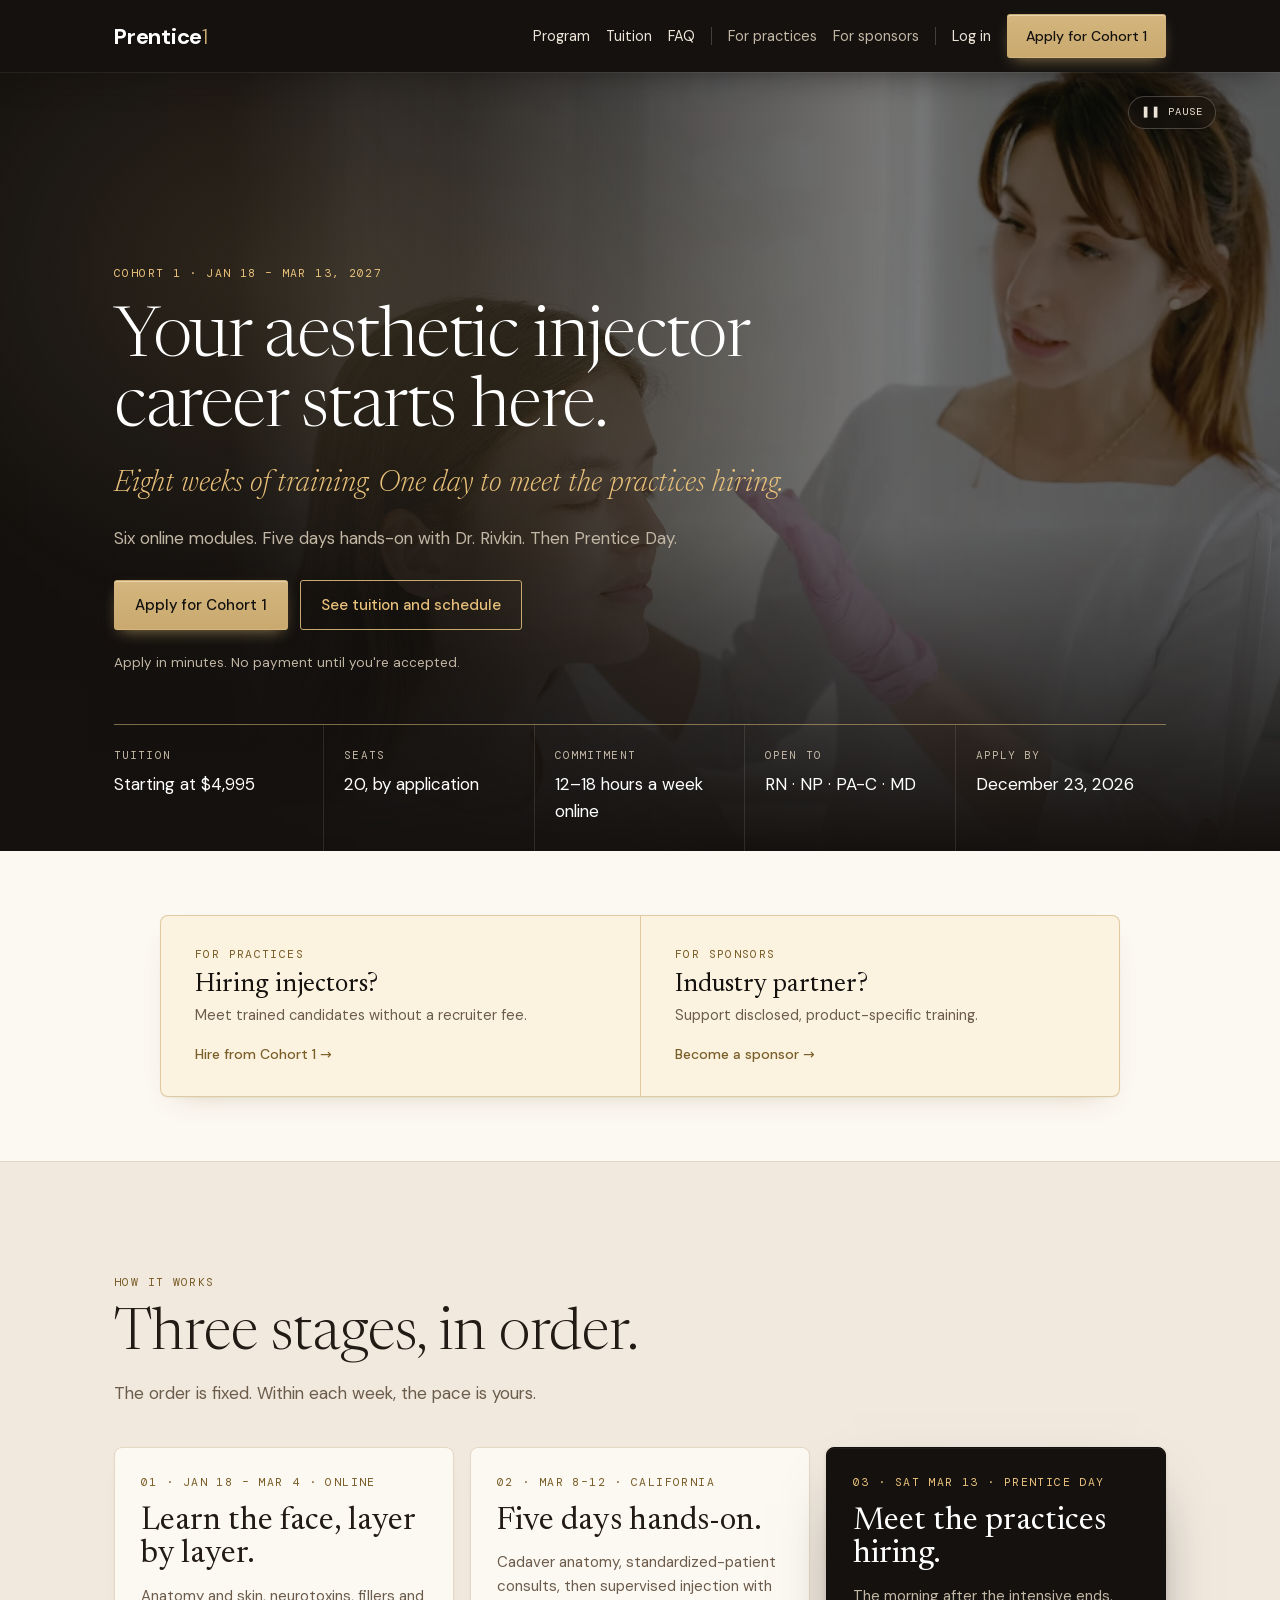
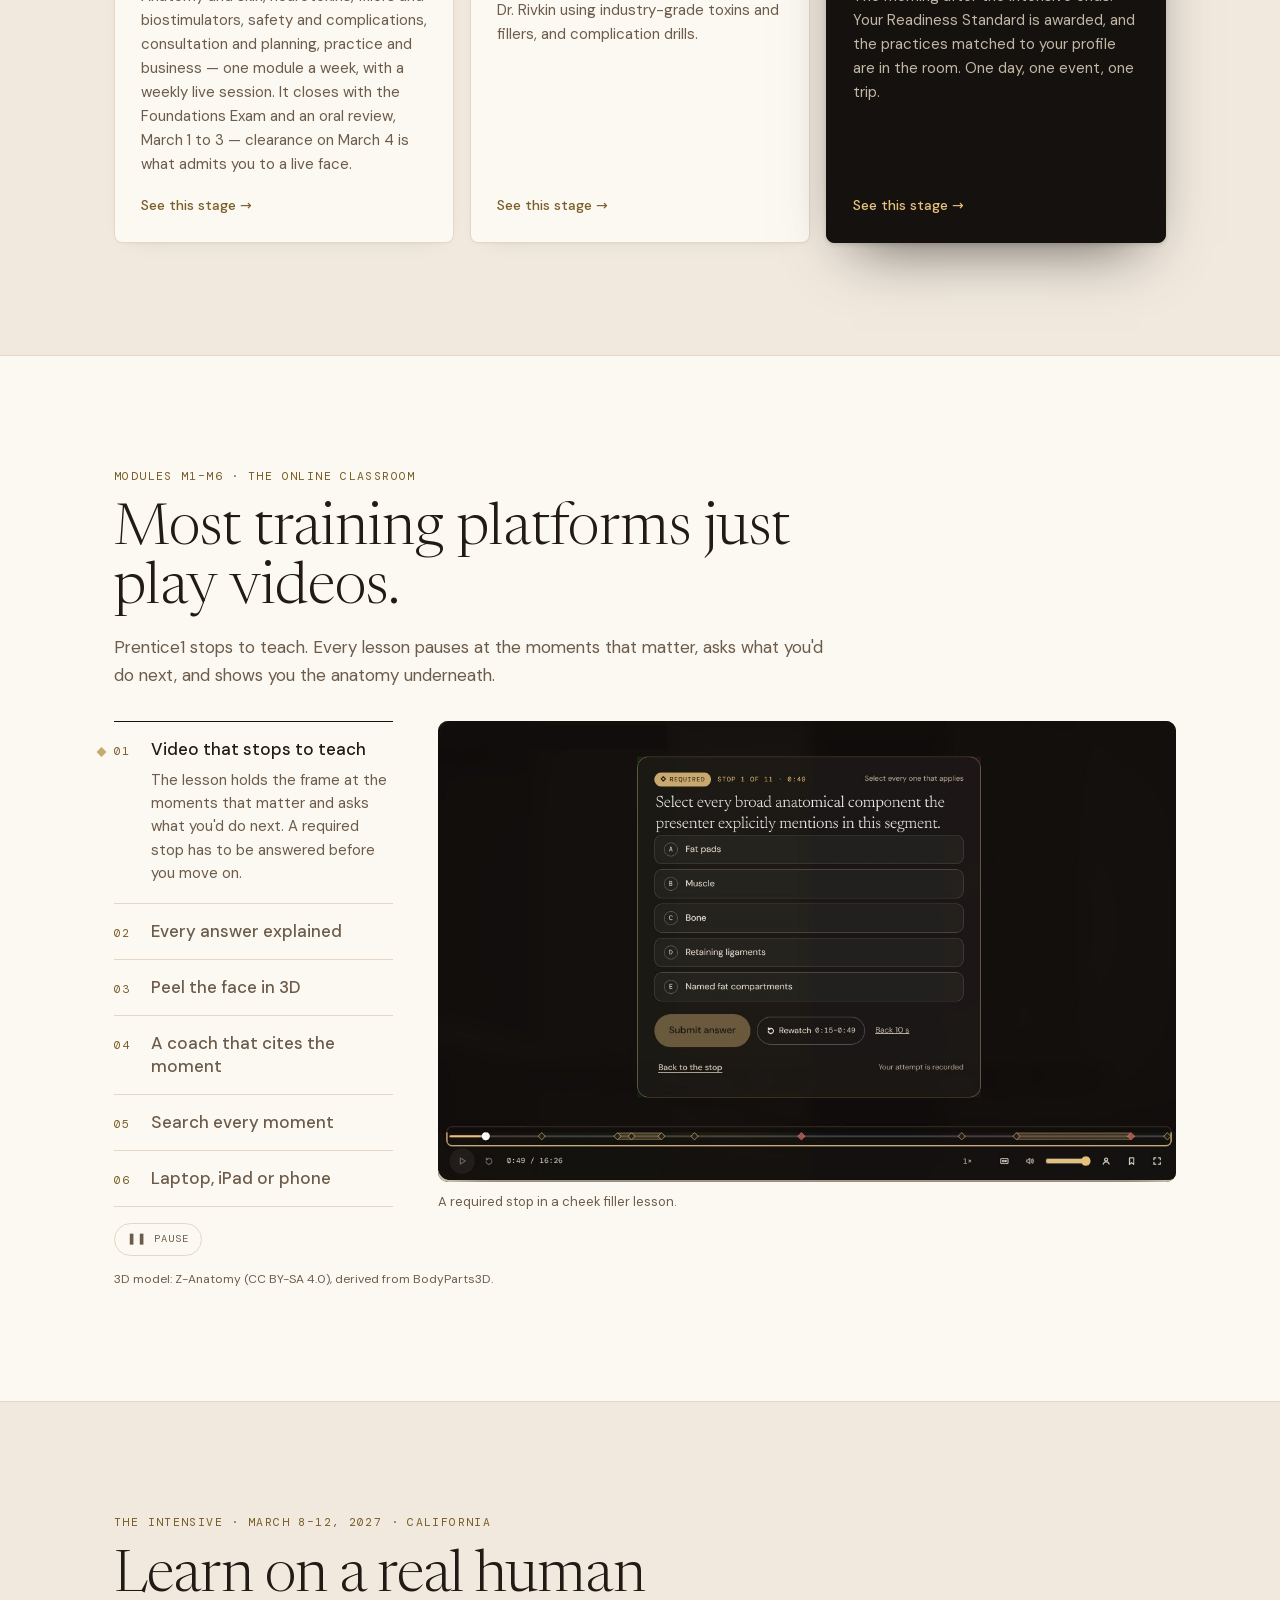
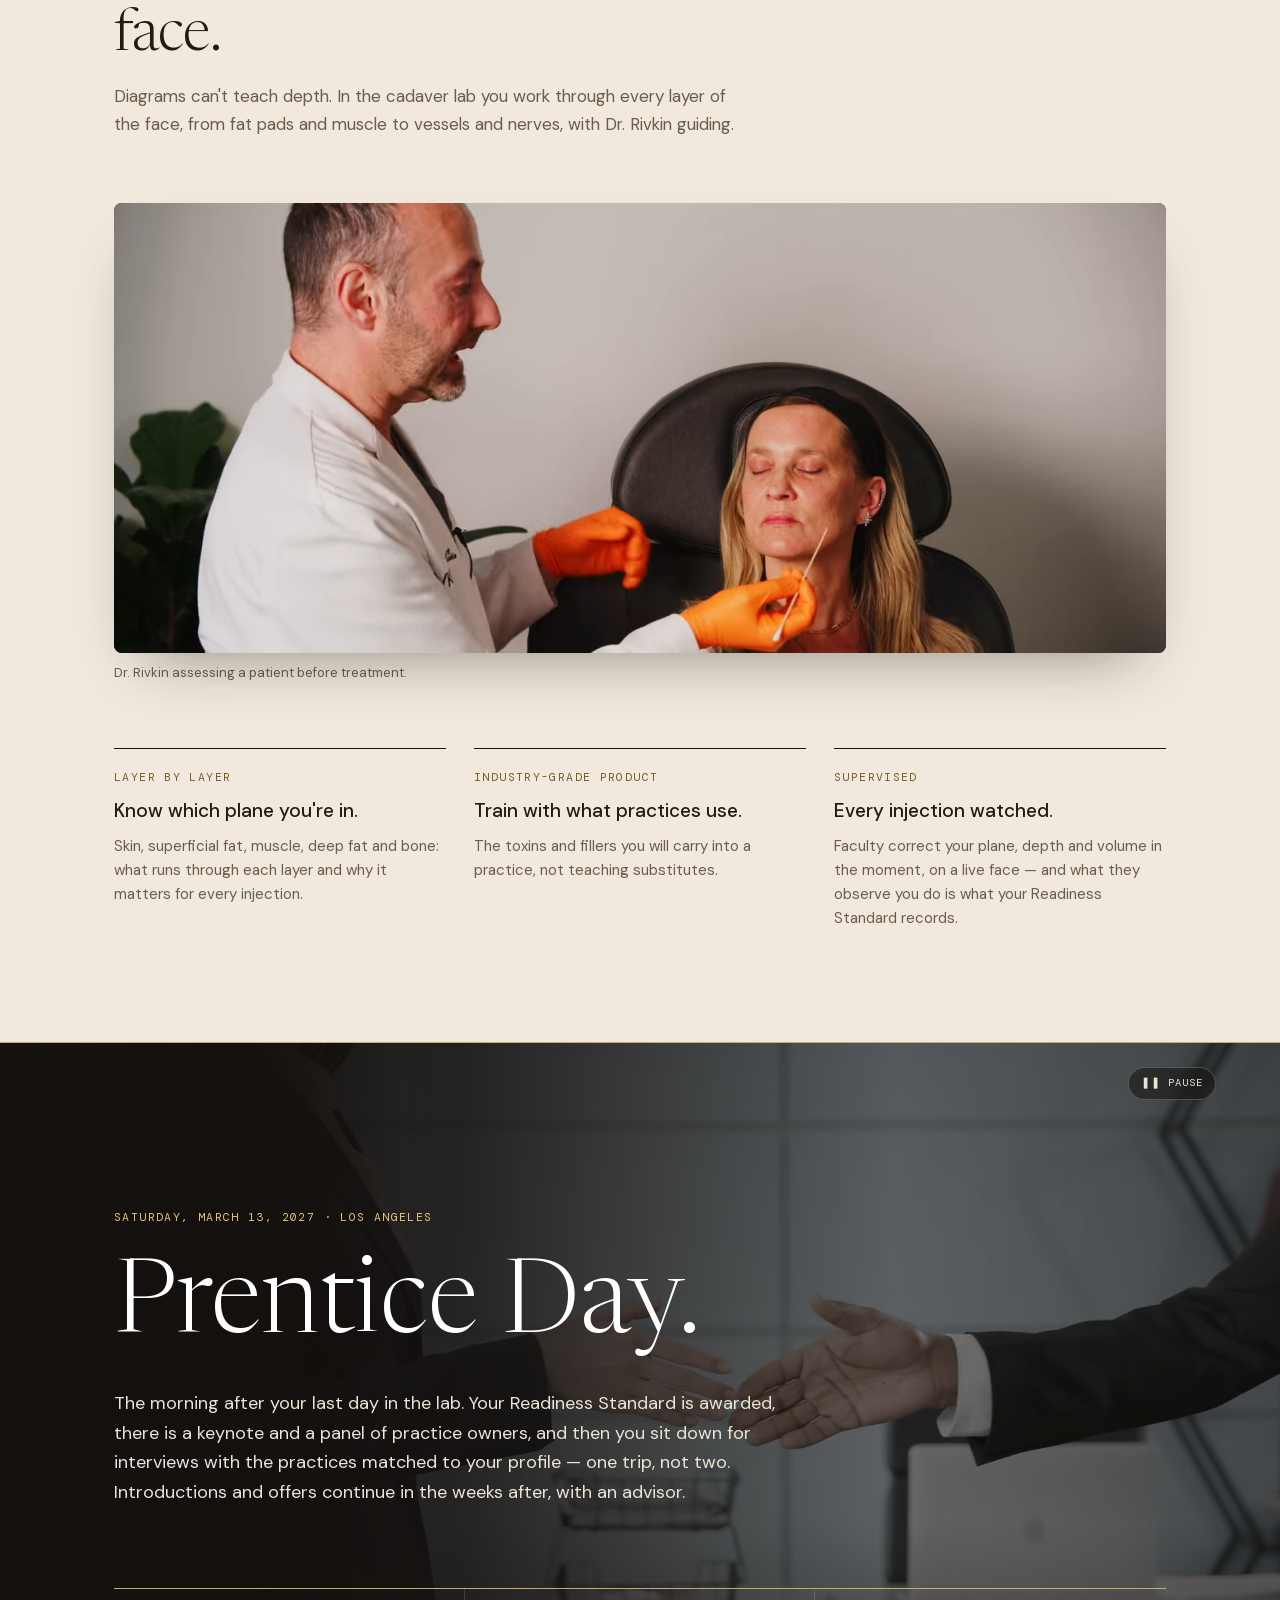
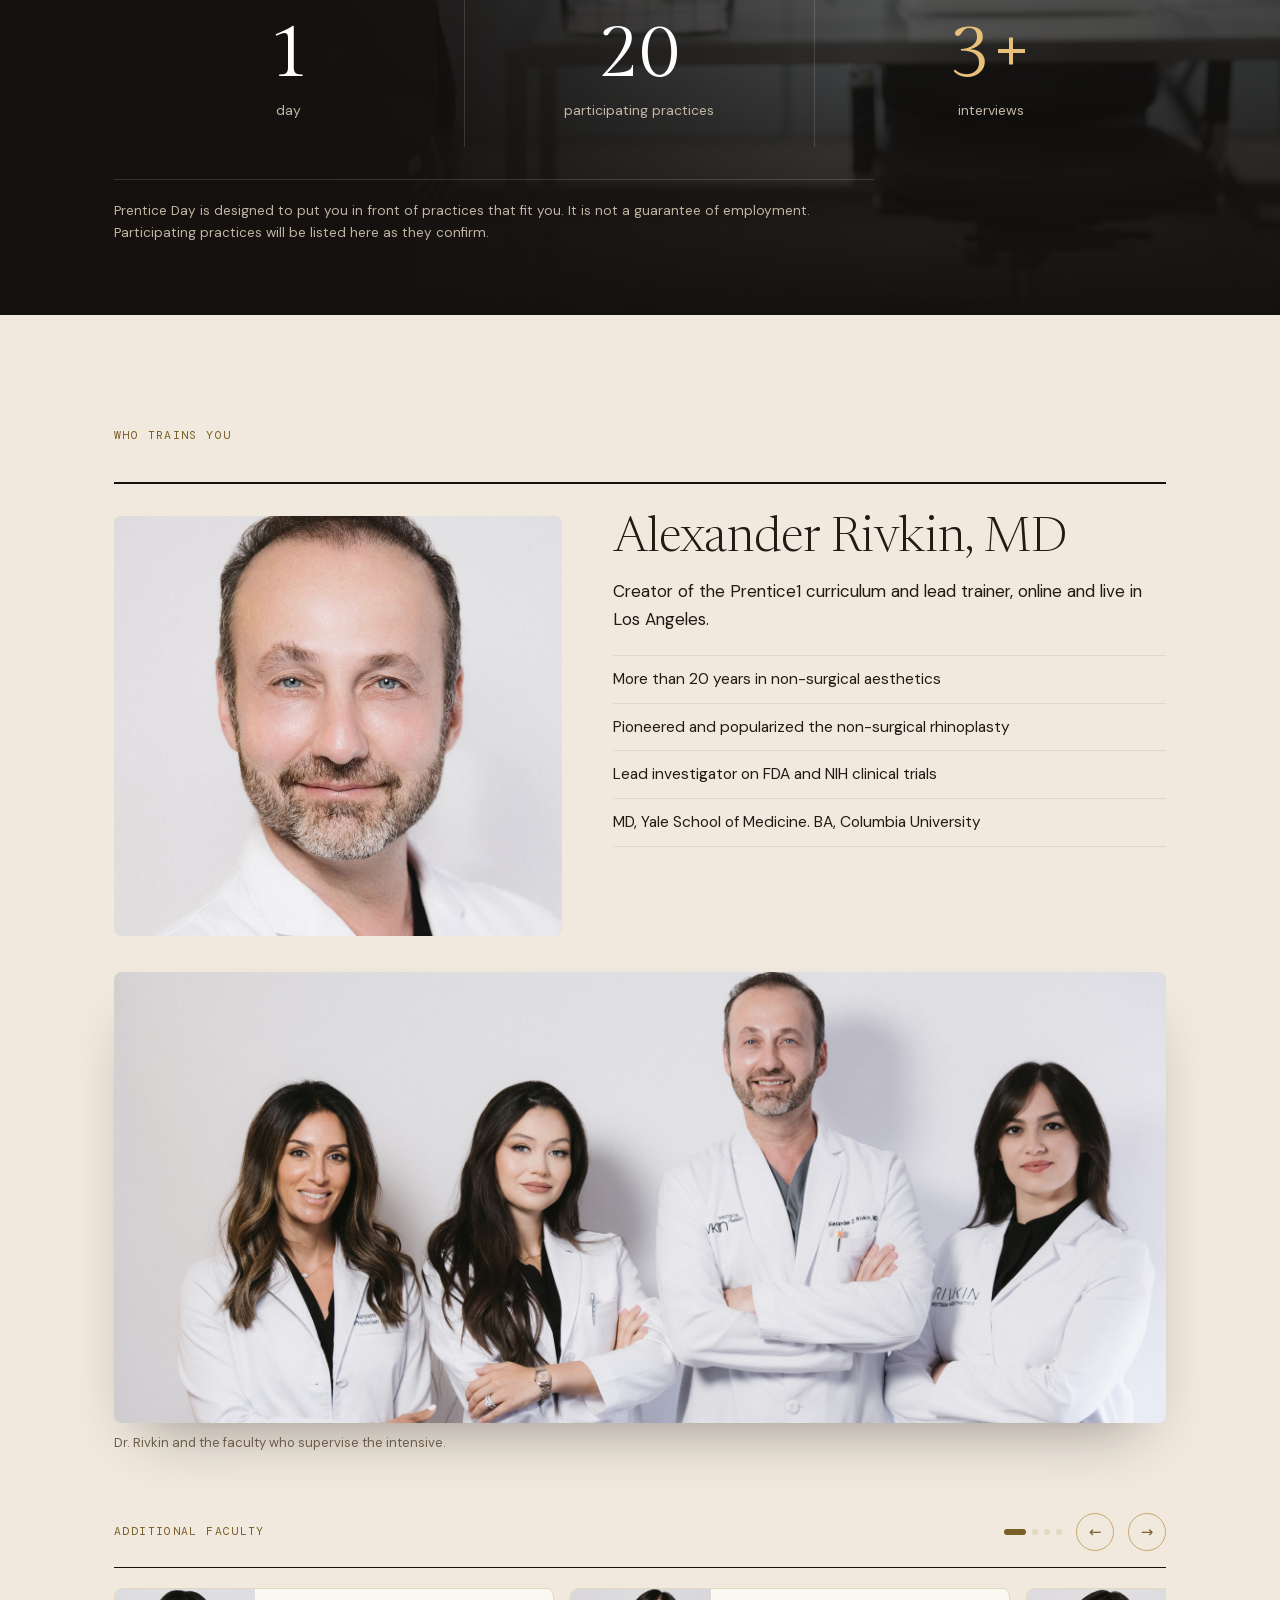
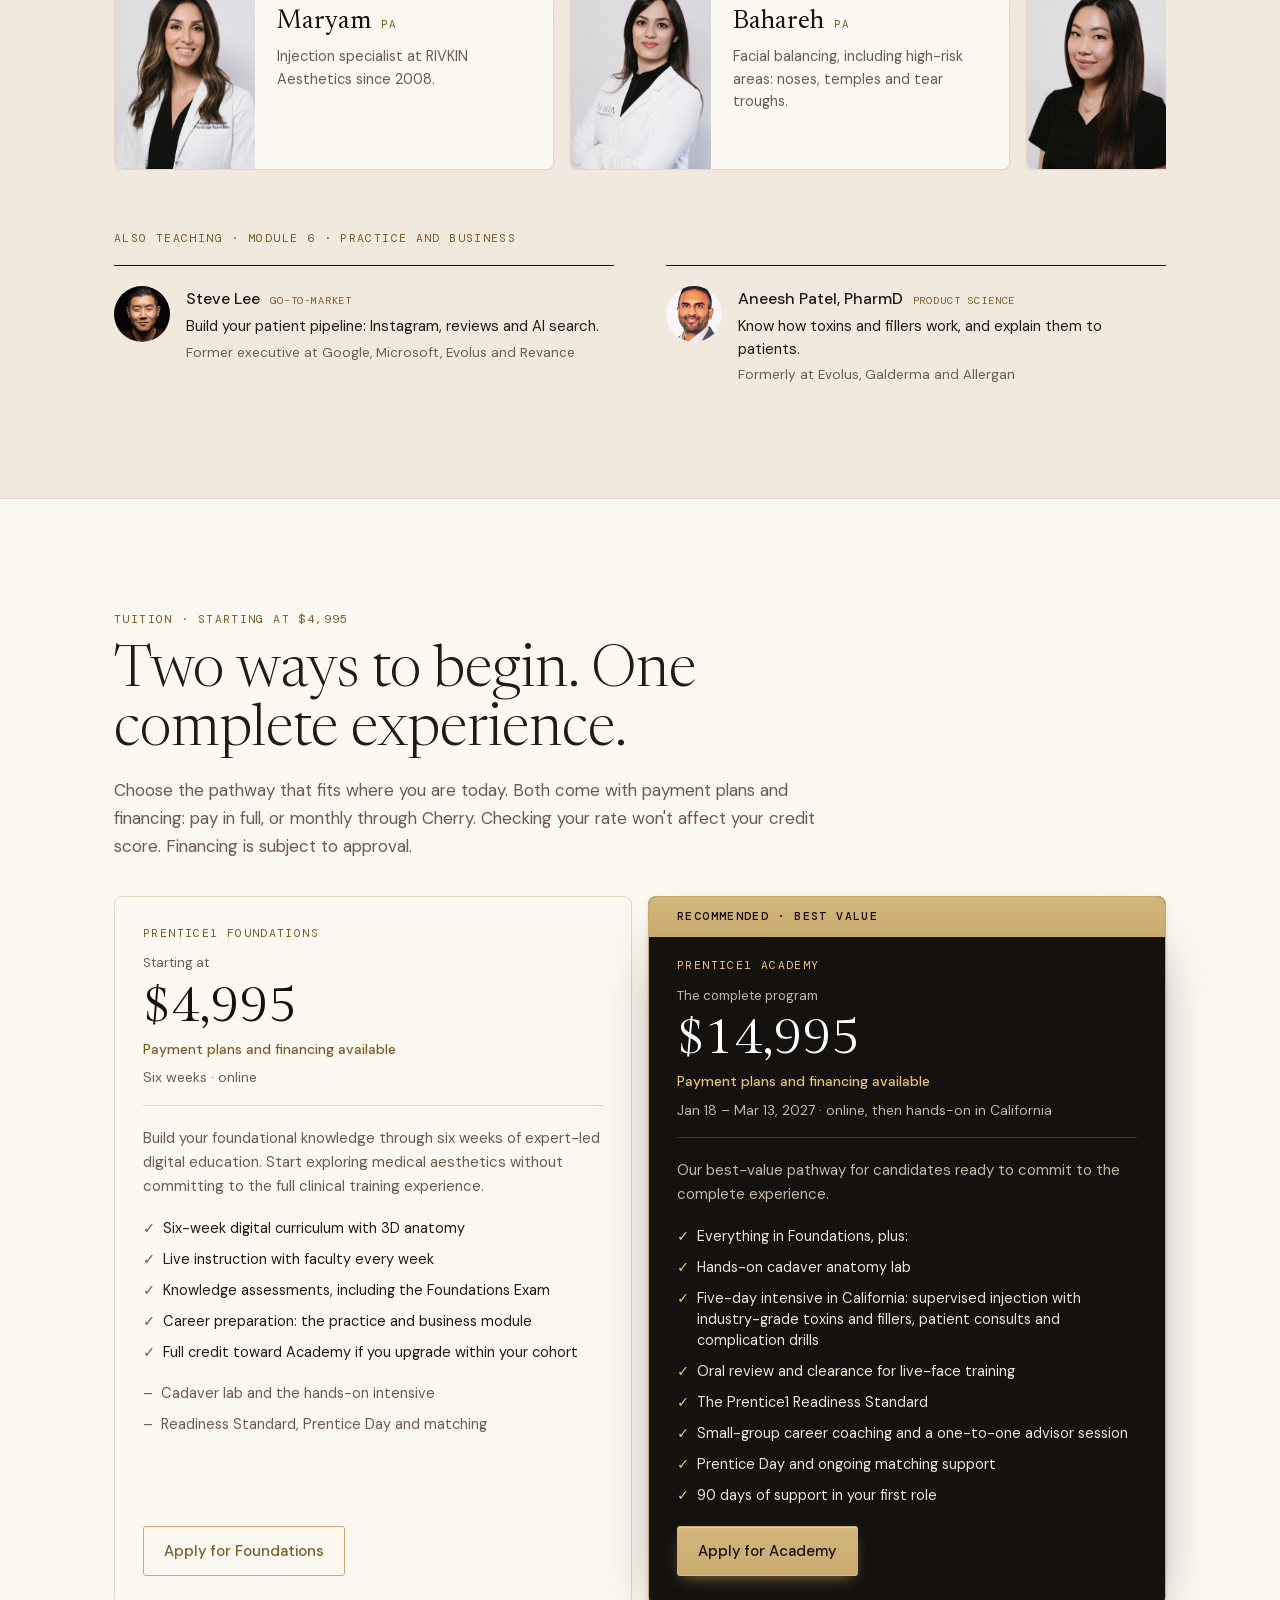
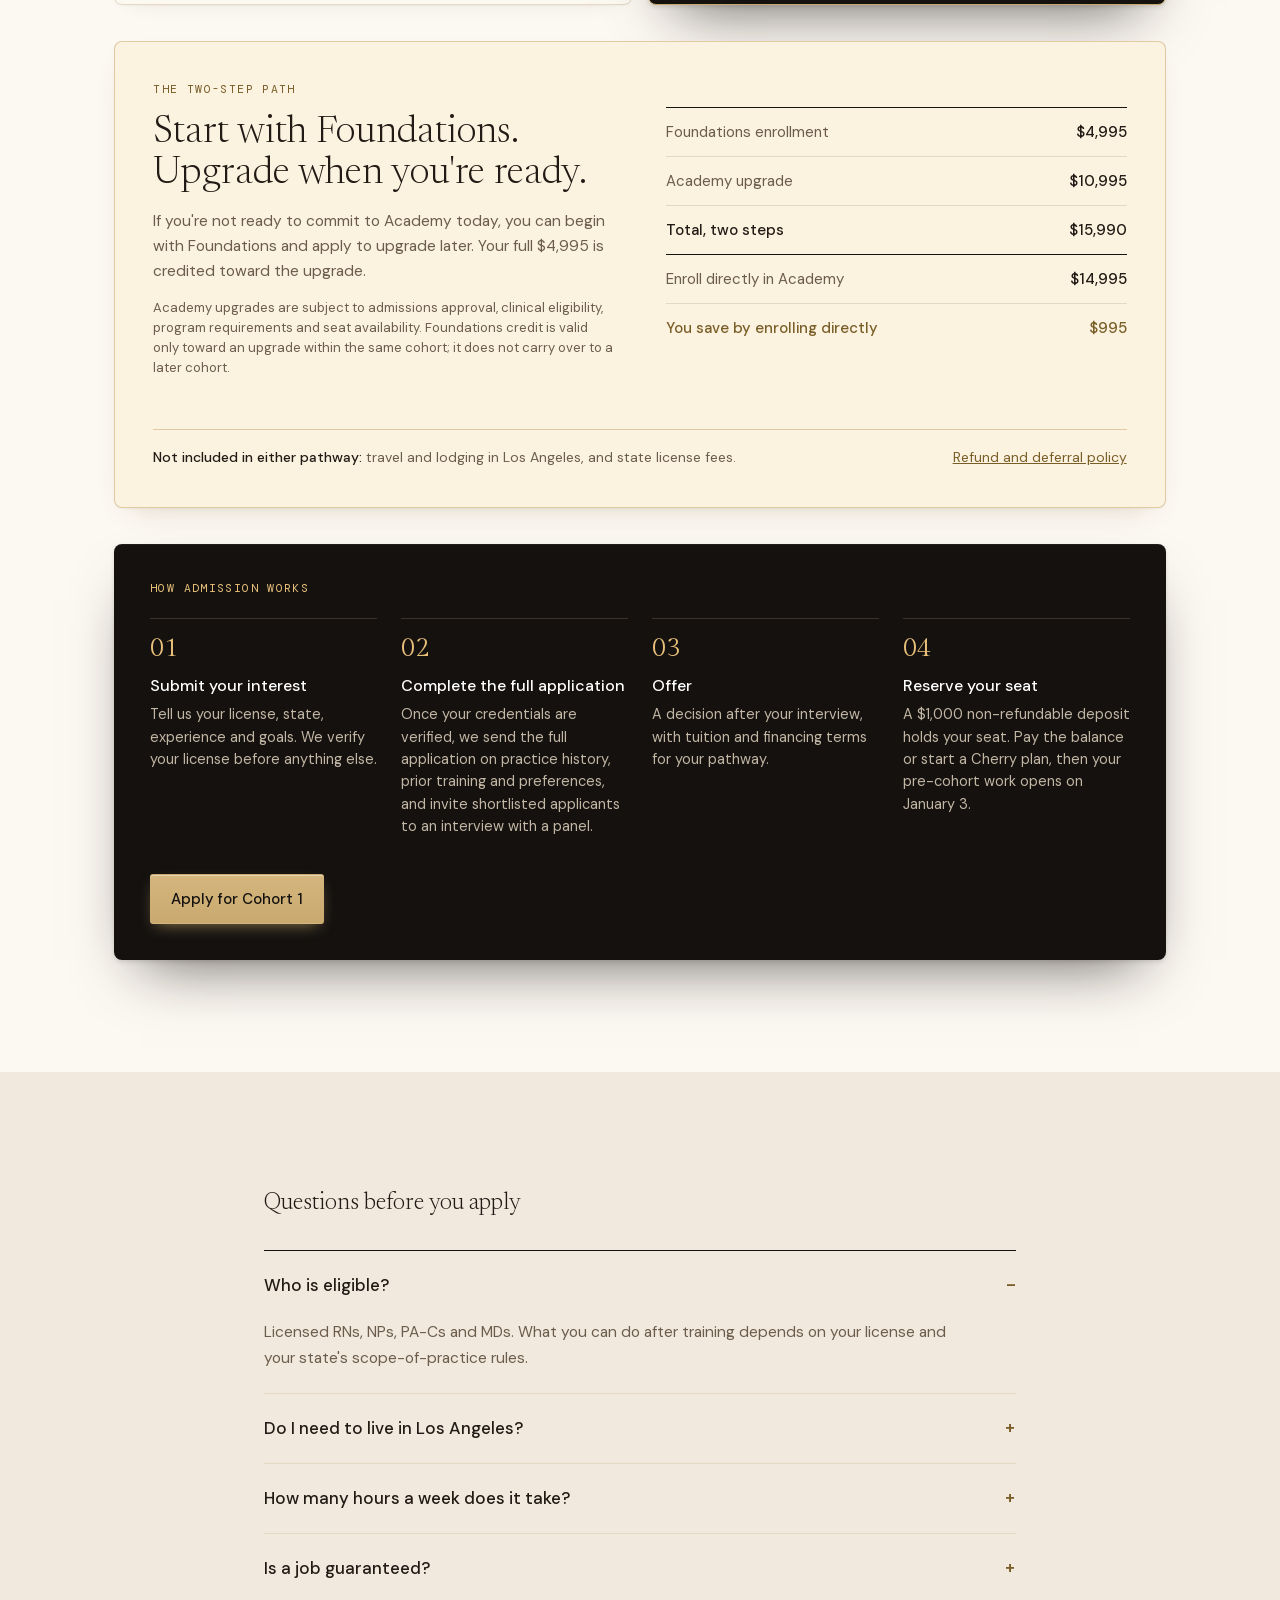
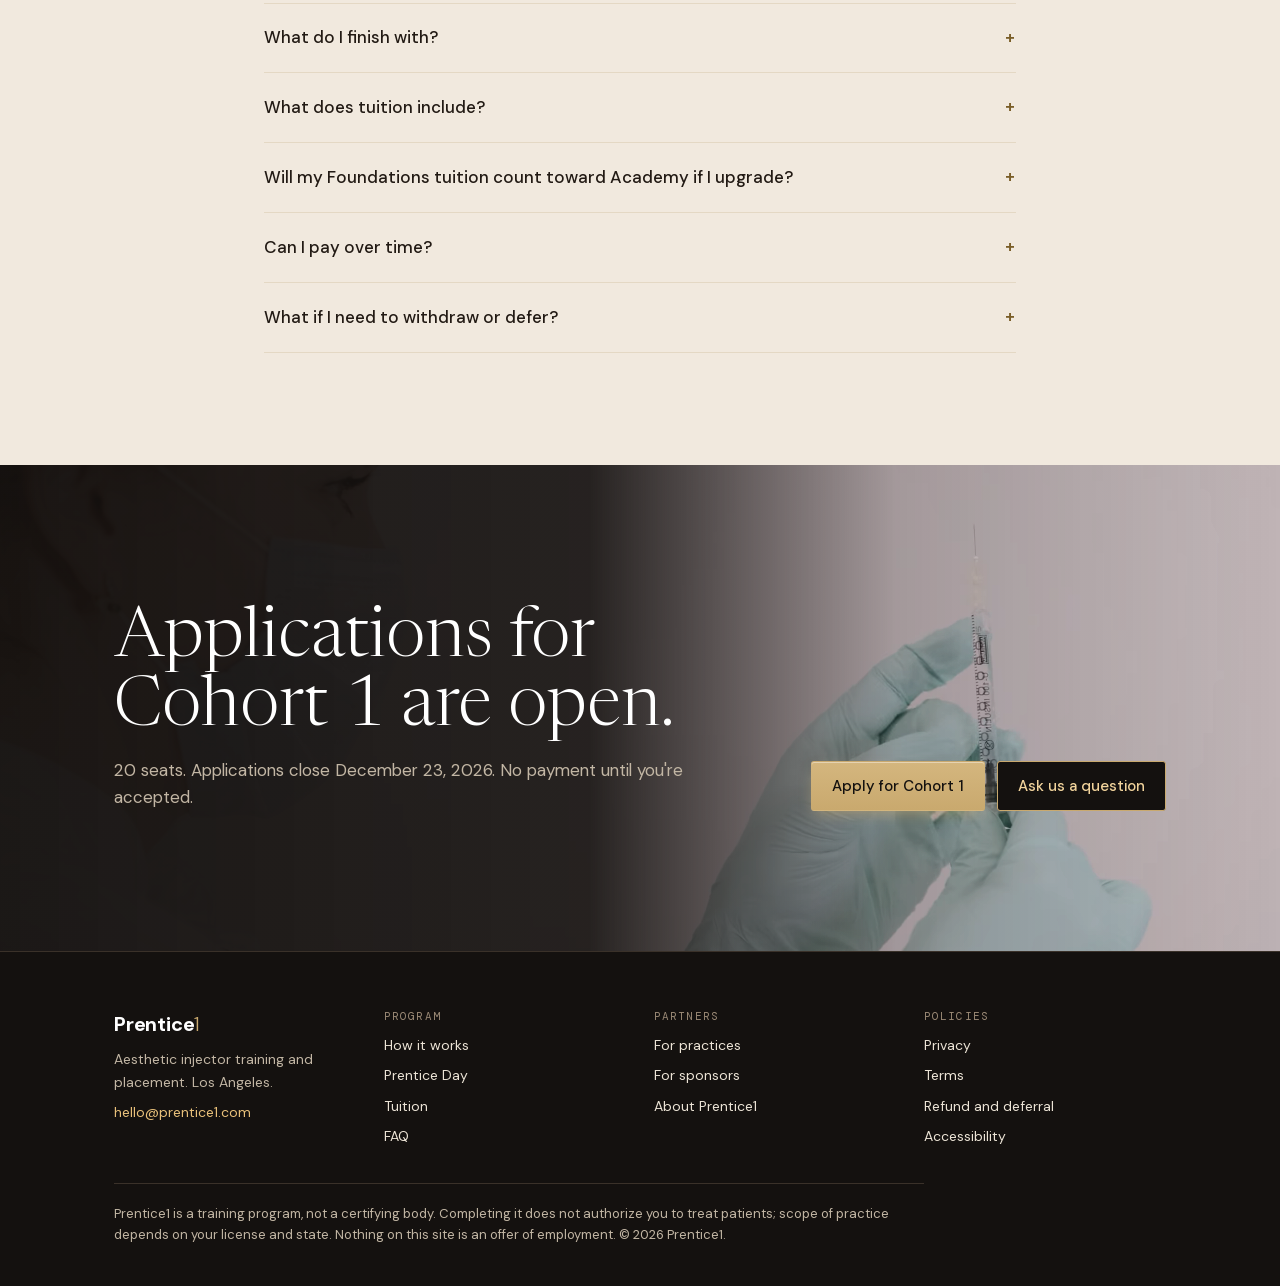
==== commit e3ee7d36: "Online classroom: captures run to the edge, with no outline, and larger devices Co-Authored-By: Clau" ====
--- a/index.html
+++ b/index.html
@@ -282,7 +282,7 @@
             <p class="features__b">Your place, your answers and the stop you were on are saved, so you pick up on any device where you left off.</p>
             <figure class="features__fig">
               <div class="features__frame features__frame--light">
-                <img src="/assets/img/classroom/devices.jpg" width="1440" height="720" loading="lazy" decoding="async"
+                <img src="/assets/img/classroom/devices.jpg" width="1440" height="900" loading="lazy" decoding="async"
                      alt="The same paused lesson on a laptop, an iPad and a phone">
               </div>
               <figcaption>The same lesson on a laptop, an iPad and a phone.</figcaption>
--- a/assets/css/site.css
+++ b/assets/css/site.css
@@ -571,16 +571,17 @@
 .features__fig figcaption,
 .group-fig figcaption { font-size: 13px; color: var(--ink-2); }
 
-/* Every capture sits in the same 16:10 frame, so the stage never changes
-   height between features. Screens fill it from the top-left, where the
-   platform's own chrome is; the model and the light captures sit whole. */
-.features__frame { position: relative; aspect-ratio: 16 / 10; overflow: hidden; border-radius: var(--r-frame); border: 1px solid var(--rule); background: var(--charcoal); box-shadow: var(--shadow-media); }
+/* Every capture sits in the same 16:10 box, so the stage never changes height
+   between features. No border or shadow: each capture runs to the edge of
+   the box. Screens fill it from the top-left, where the platform's own chrome
+   is; the light captures sit straight on the section's cream. */
+.features__frame { position: relative; aspect-ratio: 16 / 10; overflow: hidden; border-radius: var(--r-frame); background: var(--charcoal); }
 .features__frame img,
 .features__frame video { position: absolute; inset: 0; width: 100%; height: 100%; object-fit: cover; object-position: 0 0; }
 .features__frame--model { background: #121212; }
-.features__frame--model video { object-fit: contain; object-position: 50% 50%; }
-.features__frame--light { background: var(--cream); }
-.features__frame--light img { object-fit: contain; object-position: 50% 50%; padding: var(--s-2); }
+.features__frame--model video { object-position: 50% 40%; }
+.features__frame--light { background: transparent; border-radius: 0; }
+.features__frame--light img { object-fit: contain; object-position: 50% 50%; }
 
 /* --- Enhanced: the menu on the left, one stage on the right ------------ */
 /* The stage takes most of the row: the captures are screens with small type,
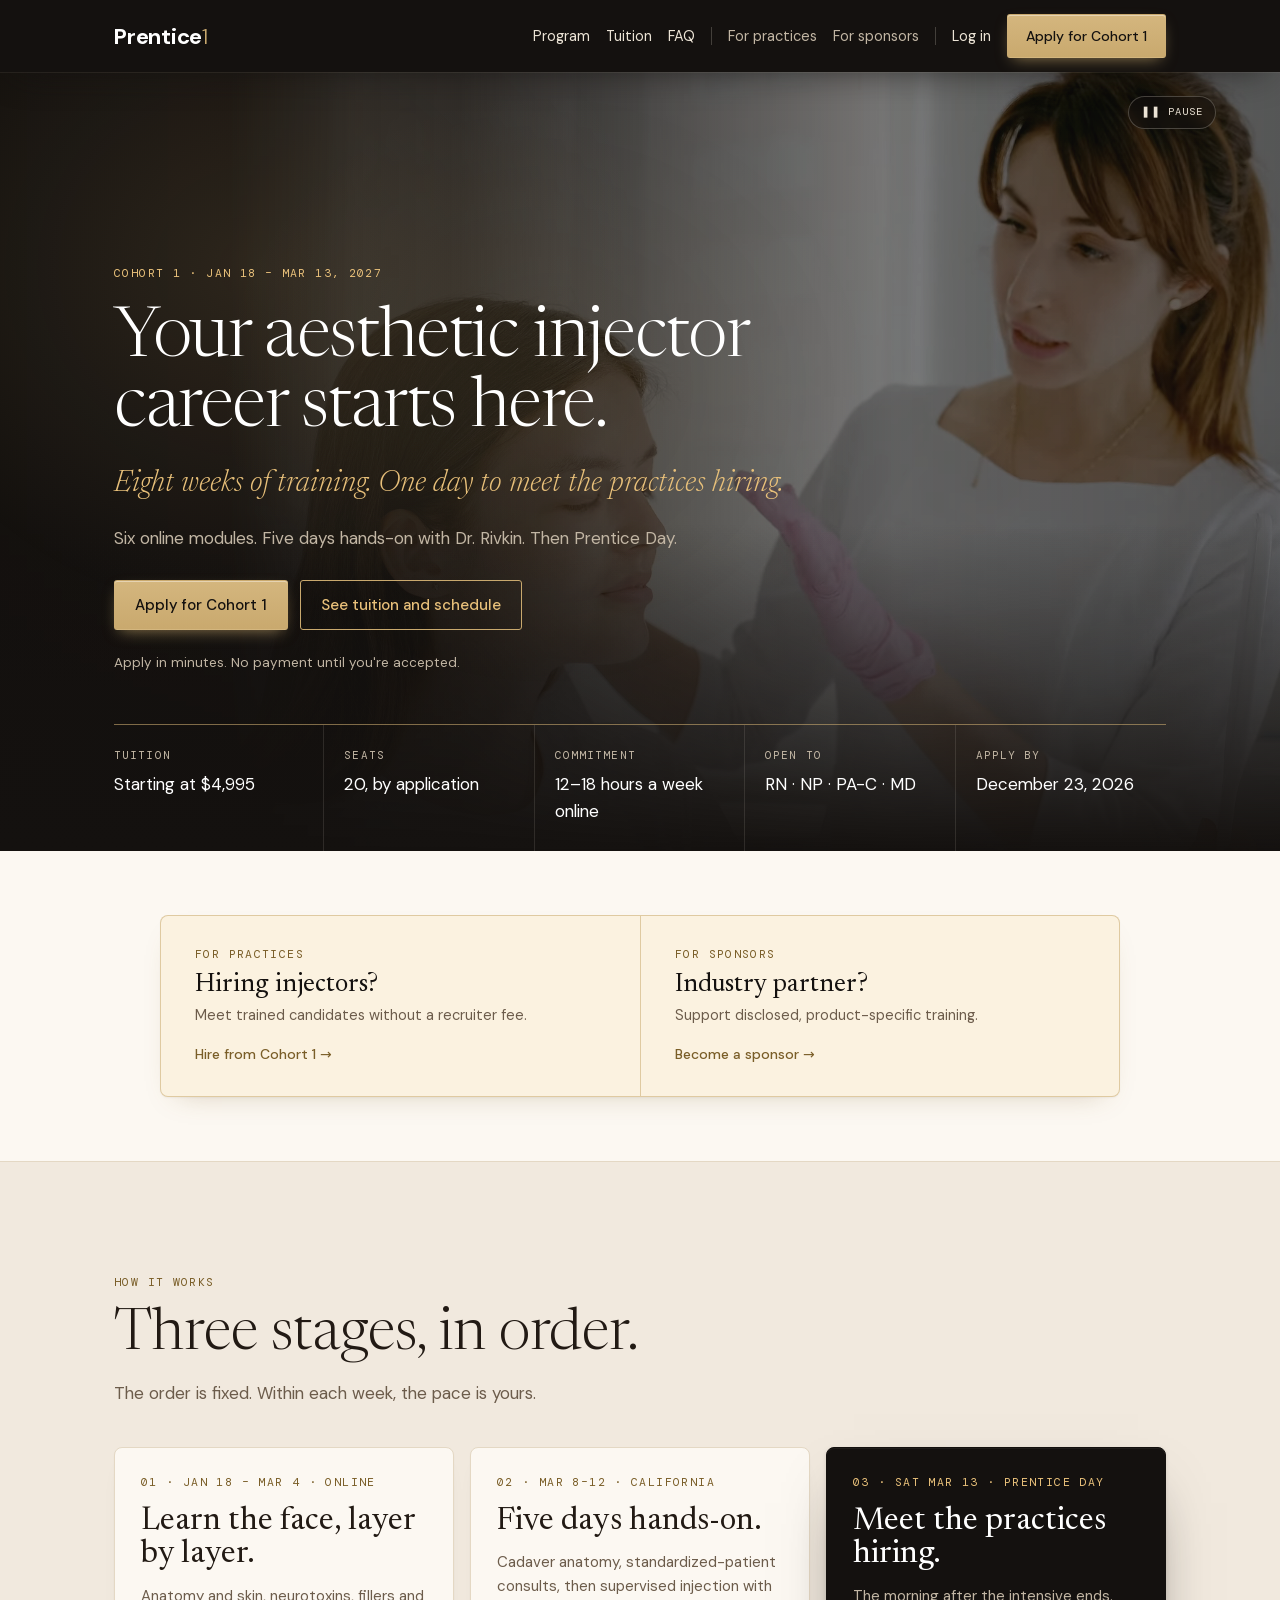
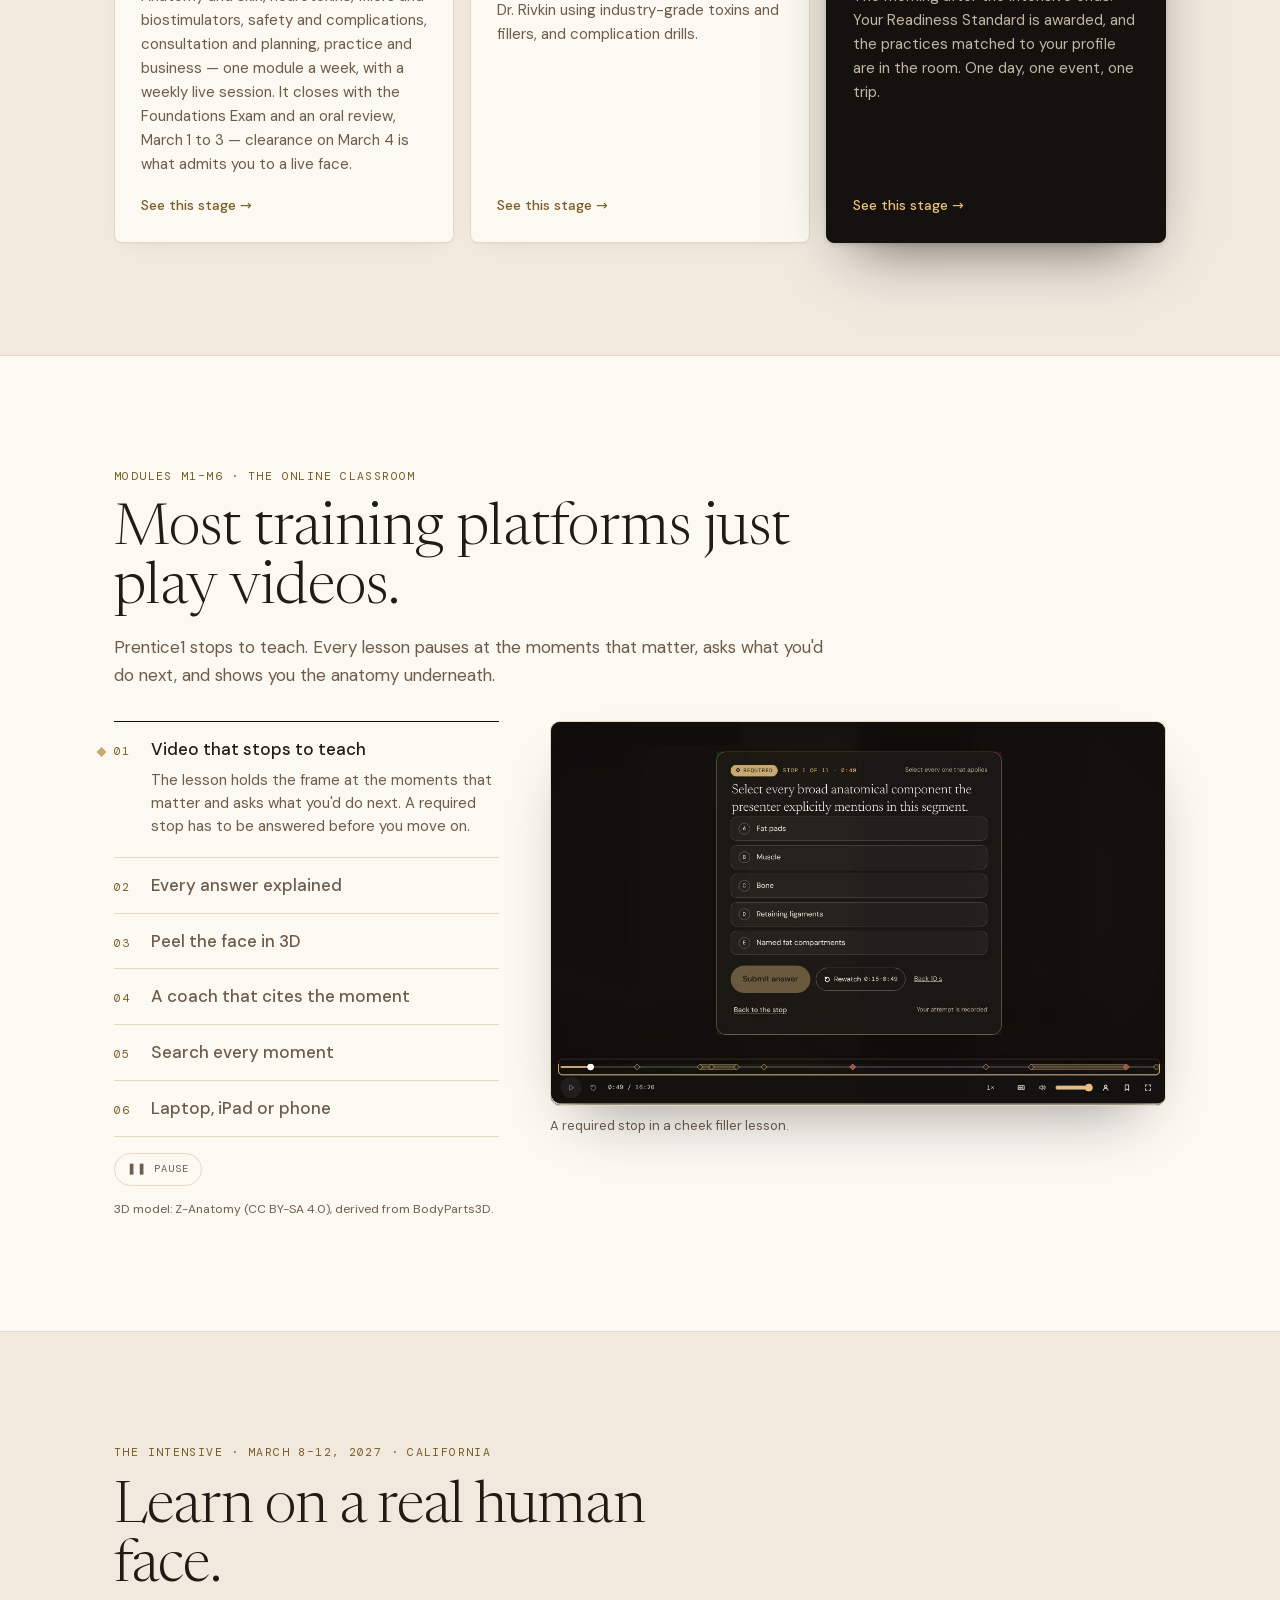
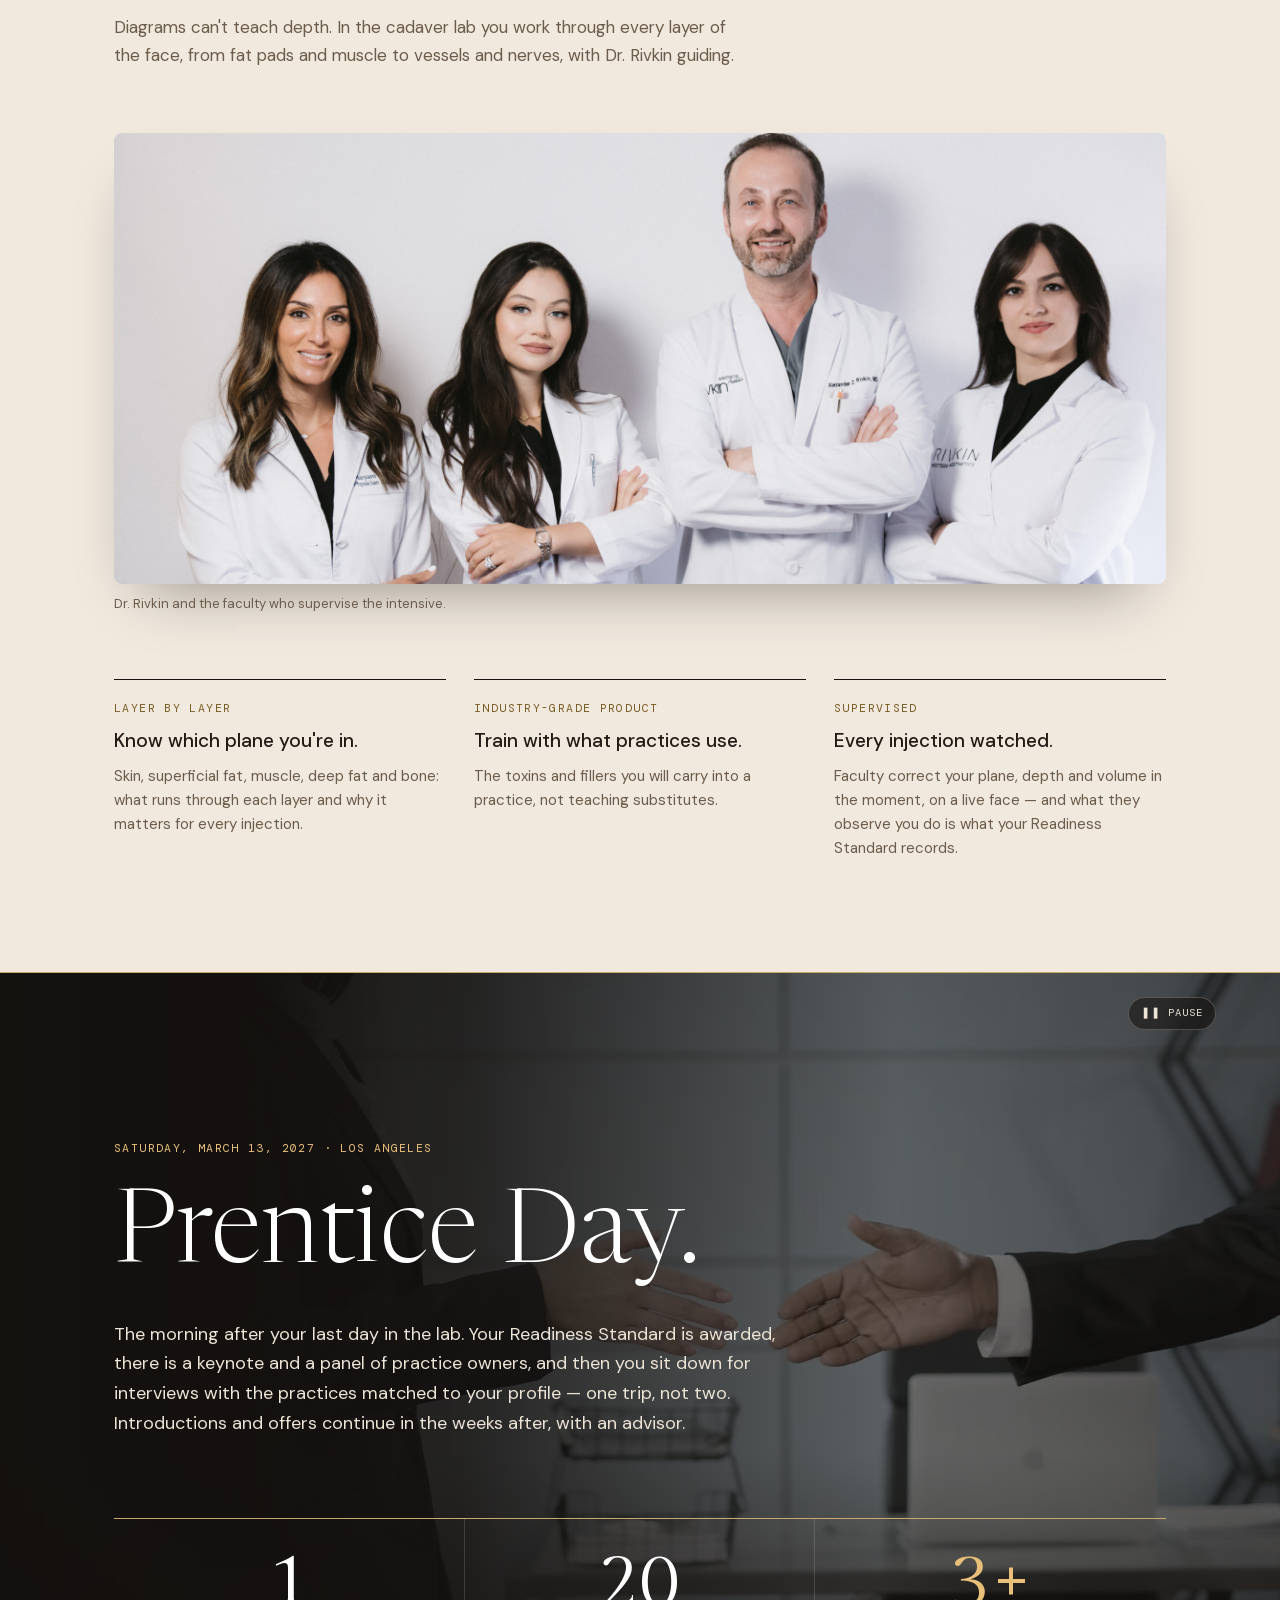
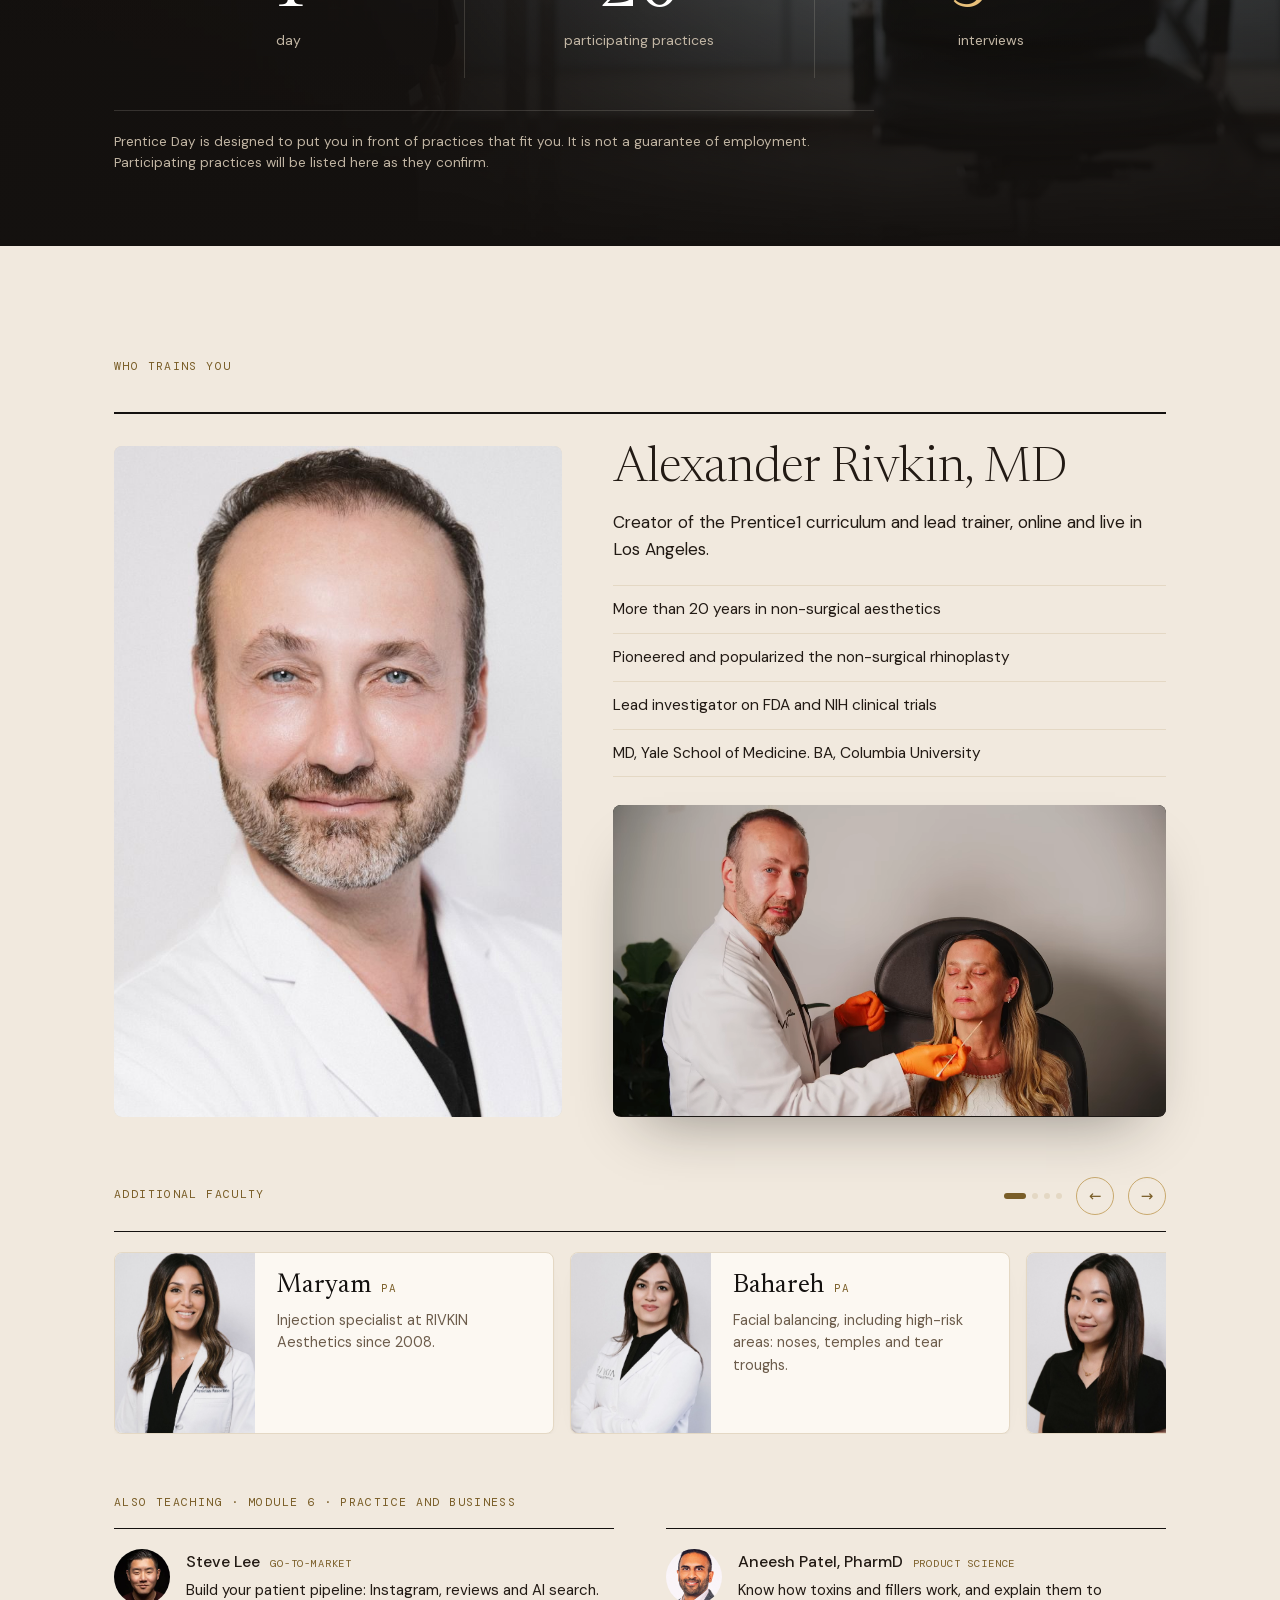
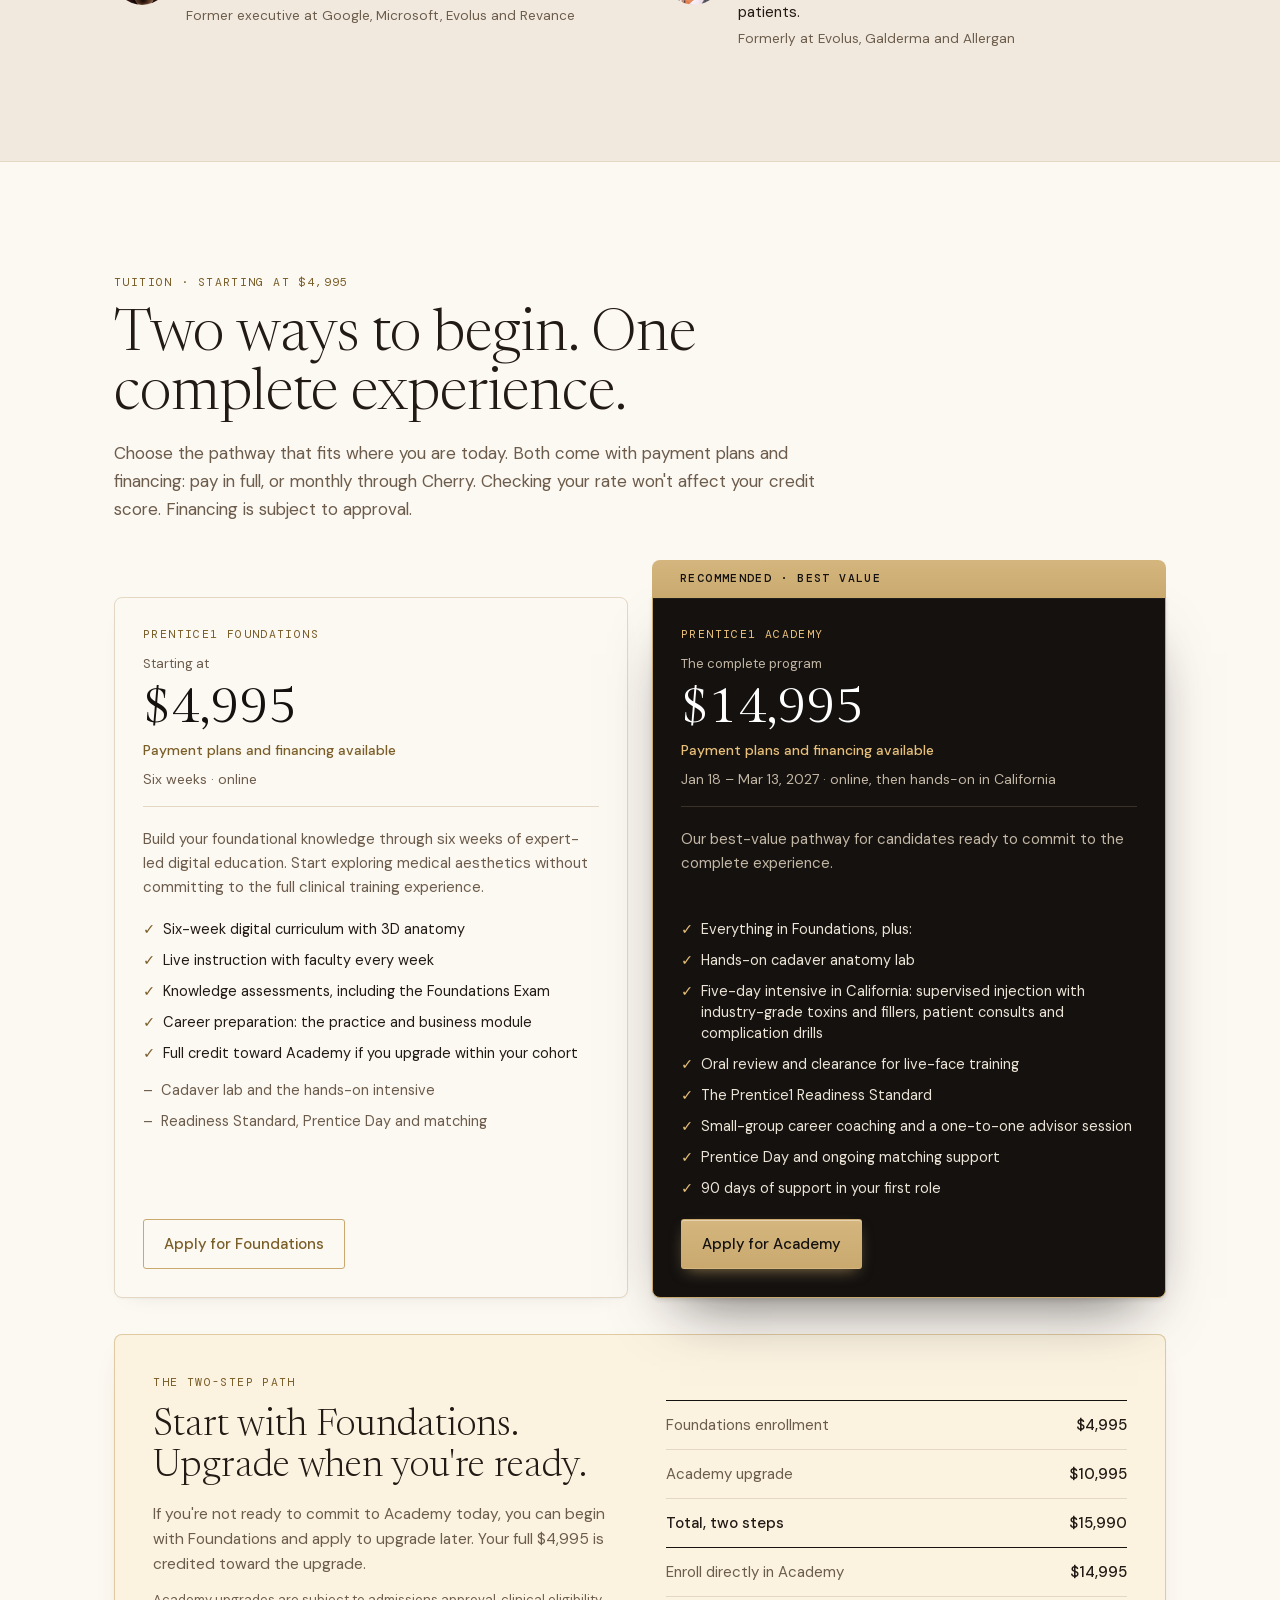
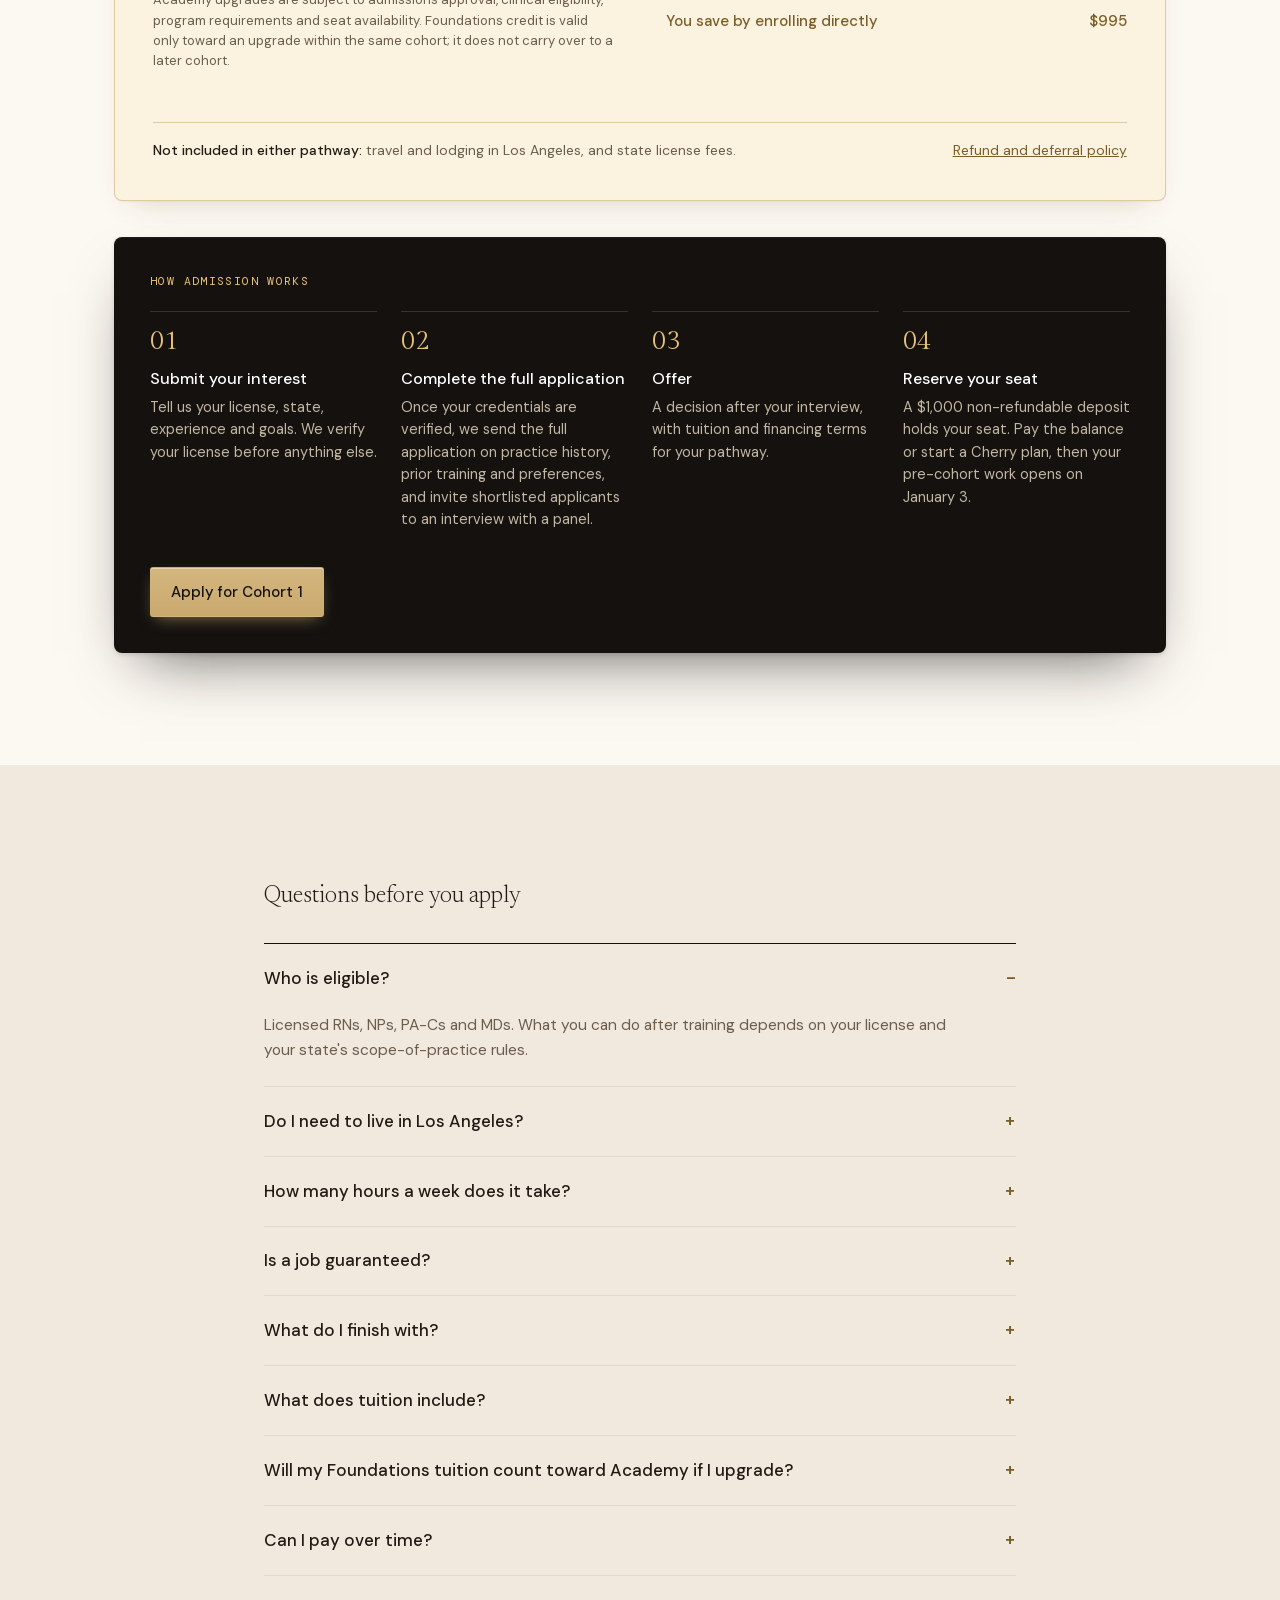
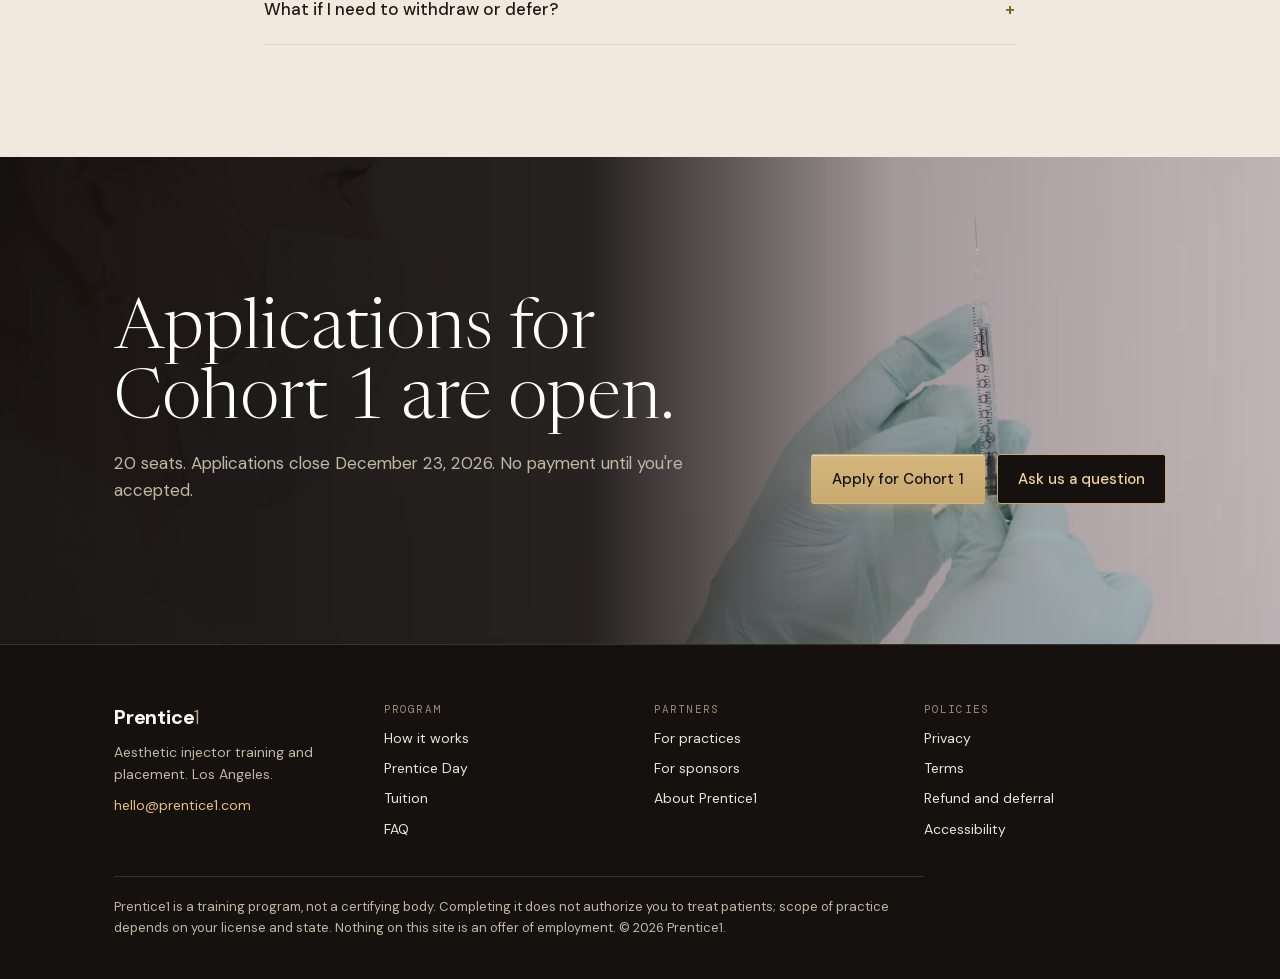
==== commit 9d408772: "Merge pull request #8 from apaddle25-tech/claude/intelligent-albattani-qrx23p Tuition: equal pathway" ====
--- a/index.html
+++ b/index.html
@@ -282,7 +282,7 @@
             <p class="features__b">Your place, your answers and the stop you were on are saved, so you pick up on any device where you left off.</p>
             <figure class="features__fig">
               <div class="features__frame features__frame--light">
-                <img src="/assets/img/classroom/devices.jpg" width="1440" height="900" loading="lazy" decoding="async"
+                <img src="/assets/img/classroom/devices.jpg" width="1440" height="720" loading="lazy" decoding="async"
                      alt="The same paused lesson on a laptop, an iPad and a phone">
               </div>
               <figcaption>The same lesson on a laptop, an iPad and a phone.</figcaption>
@@ -304,15 +304,9 @@
         <p class="lede">Diagrams can't teach depth. In the cadaver lab you work through every layer of the face, from fat pads and muscle to vessels and nerves, with Dr. Rivkin guiding.</p>
       </div>
       <figure class="group-fig unveil">
-        <div class="frame frame--wide">
-          <video data-bgv autoplay muted loop playsinline preload="metadata"
-                 poster="/assets/img/rivkin-poster.jpg"
-                 aria-label="Dr. Alexander Rivkin assessing a patient before treatment">
-            <source src="/assets/video/rivkin.webm" type="video/webm">
-            <source src="/assets/video/rivkin.mp4" type="video/mp4">
-          </video>
-        </div>
-        <figcaption>Dr. Rivkin assessing a patient before treatment.</figcaption>
+        <img src="/assets/img/faculty/group.jpg" width="2200" height="1467" loading="lazy" decoding="async"
+             alt="Dr. Alexander Rivkin with three members of the Prentice1 faculty in white coats">
+        <figcaption>Dr. Rivkin and the faculty who supervise the intensive.</figcaption>
       </figure>
       <div class="feature-grid">
         <div class="feature rv">
@@ -378,14 +372,16 @@
             <li>Lead investigator on FDA and NIH clinical trials</li>
             <li>MD, Yale School of Medicine. BA, Columbia University</li>
           </ul>
-        </div>
-      </div>
-
-      <figure class="group-fig unveil">
-        <img src="/assets/img/faculty/group.jpg" width="2200" height="1467" loading="lazy" decoding="async"
-             alt="Dr. Alexander Rivkin with three members of the Prentice1 faculty in white coats">
-        <figcaption>Dr. Rivkin and the faculty who supervise the intensive.</figcaption>
-      </figure>
+          <div class="frame frame--16x9 rivkin__video">
+            <video data-bgv autoplay muted loop playsinline preload="metadata"
+                   poster="/assets/img/rivkin-poster.jpg"
+                   aria-label="Dr. Alexander Rivkin assessing a patient before treatment">
+              <source src="/assets/video/rivkin.webm" type="video/webm">
+              <source src="/assets/video/rivkin.mp4" type="video/mp4">
+            </video>
+          </div>
+        </div>
+      </div>
 
       <div class="carousel" data-carousel>
         <div class="carousel__head">
@@ -483,6 +479,7 @@
           <!-- Gating rule (owner, 2026-10-28): Foundations keeps everything that
                teaches the knowledge; Academy adds what needs a body in the room,
                one-to-one faculty time or a capped seat. -->
+          <div class="plan__lists">
           <ul class="ticks tier__list">
             <li><span class="tick">✓</span><span>Six-week digital curriculum with 3D anatomy</span></li>
             <li><span class="tick">✓</span><span>Live instruction with faculty every week</span></li>
@@ -494,6 +491,7 @@
             <li><span class="tick">–</span><span>Cadaver lab and the hands-on intensive</span></li>
             <li><span class="tick">–</span><span>Readiness Standard, Prentice Day and matching</span></li>
           </ul>
+          </div>
           <a class="btn btn--outline-ink tier__cta" href="/apply/">Apply for Foundations</a>
         </div>
 
@@ -507,6 +505,7 @@
             <span class="tier__slots">Jan 18 – Mar 13, 2027 · online, then hands-on in California</span>
           </div>
           <p class="plan__desc">Our best-value pathway for candidates ready to commit to the complete experience.</p>
+          <div class="plan__lists">
           <ul class="ticks tier__list">
             <li><span class="tick">✓</span><span>Everything in Foundations, plus:</span></li>
             <li><span class="tick">✓</span><span>Hands-on cadaver anatomy lab</span></li>
@@ -517,6 +516,7 @@
             <li><span class="tick">✓</span><span>Prentice Day and ongoing matching support</span></li>
             <li><span class="tick">✓</span><span>90 days of support in your first role</span></li>
           </ul>
+          </div>
           <a class="btn btn--gold tier__cta" href="/apply/">Apply for Academy</a>
         </div>
       </div>
--- a/assets/css/site.css
+++ b/assets/css/site.css
@@ -571,27 +571,19 @@
 .features__fig figcaption,
 .group-fig figcaption { font-size: 13px; color: var(--ink-2); }
 
-/* Every capture sits in the same 16:10 box, so the stage never changes height
-   between features. No border or shadow: each capture runs to the edge of
-   the box. Screens fill it from the top-left, where the platform's own chrome
-   is; the light captures sit straight on the section's cream. */
-.features__frame { position: relative; aspect-ratio: 16 / 10; overflow: hidden; border-radius: var(--r-frame); background: var(--charcoal); }
+/* Every capture sits in the same 16:10 frame, so the stage never changes
+   height between features. Screens fill it from the top-left, where the
+   platform's own chrome is; the model and the light captures sit whole. */
+.features__frame { position: relative; aspect-ratio: 16 / 10; overflow: hidden; border-radius: var(--r-frame); border: 1px solid var(--rule); background: var(--charcoal); box-shadow: var(--shadow-media); }
 .features__frame img,
 .features__frame video { position: absolute; inset: 0; width: 100%; height: 100%; object-fit: cover; object-position: 0 0; }
 .features__frame--model { background: #121212; }
-.features__frame--model video { object-position: 50% 40%; }
-.features__frame--light { background: transparent; border-radius: 0; }
-.features__frame--light img { object-fit: contain; object-position: 50% 50%; }
+.features__frame--model video { object-fit: contain; object-position: 50% 50%; }
+.features__frame--light { background: var(--cream); }
+.features__frame--light img { object-fit: contain; object-position: 50% 50%; padding: var(--s-6); }
 
 /* --- Enhanced: the menu on the left, one stage on the right ------------ */
-/* The stage takes most of the row: the captures are screens with small type,
-   so the menu gets the narrowest column it reads well in. */
-.features--on { display: grid; grid-template-columns: minmax(240px, 3.4fr) minmax(0, 9fr); gap: clamp(28px, 3.5vw, 48px); align-items: start; }
-/* On wide screens the stage also reaches into the right-hand margin, up to
-   120px past the measure, always stopping 40px short of the viewport edge. */
-@media (min-width: 1280px) {
-  .features--on { margin-right: calc(-1 * min(120px, (100vw - var(--measure)) / 2 - 40px)); }
-}
+.features--on { display: grid; grid-template-columns: minmax(0, 5fr) minmax(0, 8fr); gap: clamp(28px, 4vw, 56px); align-items: start; }
 .features--on .features__item { padding: 0; gap: 0; }
 .features--on .features__fig { margin: 0; }
 .features__tab {
@@ -635,16 +627,18 @@
 
 .frame { position: relative; width: 100%; overflow: hidden; background: var(--charcoal); box-shadow: var(--shadow-media); }
 .frame video { position: absolute; inset: 0; width: 100%; height: 100%; object-fit: cover; }
-/* Dr. Rivkin's assessment clip, full width in the intensive. 21:9 matches the
-   group photo it replaced there; 38% keeps both gloved hands and her face in. */
-.frame--wide { aspect-ratio: 21 / 9; border-radius: var(--r-card); background: var(--stage); }
-.frame--wide video { object-position: 50% 38%; }
-@media (max-width: 640px) { .frame--wide { aspect-ratio: 4 / 3; } }
+.frame--16x9 { aspect-ratio: 16 / 9; border-radius: var(--r-card); background: var(--stage); }
+.frame--16x9 video { object-position: 40% 30%; }
 
 /* ============================================================================
    Live week
    ========================================================================= */
 
+.group-fig { margin: 0; display: flex; flex-direction: column; gap: var(--s-3); }
+.group-fig img {
+  width: 100%; height: auto; aspect-ratio: 21 / 9; object-fit: cover; object-position: center 22%;
+  border-radius: var(--r-card); box-shadow: var(--shadow-media);
+}
 .feature-grid { display: grid; grid-template-columns: repeat(auto-fit, minmax(min(100%, 260px), 1fr)); gap: 28px; }
 .feature { padding: var(--s-7) 0 0; border-top: 1px solid var(--charcoal); display: flex; flex-direction: column; gap: var(--s-2); }
 .feature h3 { font-family: var(--sans); font-size: 19px; font-weight: 500; color: var(--ink); }
@@ -727,13 +721,6 @@
    Who trains you
    ========================================================================= */
 
-/* The faculty group photo sits under Dr. Rivkin, before the faculty carousel. */
-.group-fig { margin: 0; display: flex; flex-direction: column; gap: var(--s-3); }
-.group-fig img {
-  width: 100%; height: auto; aspect-ratio: 21 / 9; object-fit: cover; object-position: center 22%;
-  border-radius: var(--r-card); box-shadow: var(--shadow-media);
-}
-
 .rivkin {
   display: flex; flex-wrap: wrap; gap: clamp(28px, 4vw, 56px); align-items: stretch;
   border-top: 2px solid var(--charcoal); padding-top: var(--s-9);
@@ -748,6 +735,7 @@
 .rivkin__lead { font-size: 17px; color: var(--ink); }
 .creds { list-style: none; margin: var(--s-2) 0 0; padding: 0; border-top: 1px solid var(--rule); }
 .creds li { padding: 11px 0; border-bottom: 1px solid var(--rule); font-size: 15.5px; }
+.rivkin__video { margin-top: var(--s-5); }
 
 .carousel { display: flex; flex-direction: column; gap: var(--s-6); margin-top: clamp(8px, 2vw, 24px); }
 .carousel__head { display: flex; justify-content: space-between; align-items: center; gap: var(--s-6); flex-wrap: wrap; }
@@ -838,20 +826,46 @@
    charcoal feature card with a gold flag naming it the recommendation; the
    flag text is charcoal on gold, never gold on cream. Gilda stays on the
    26px+ prices only — the ledger figures are DM Sans (§05). */
-.plans { grid-template-columns: repeat(auto-fit, minmax(min(100%, 340px), 1fr)); gap: var(--s-8); }
+/* The two cards are one size and their rows line up across the pair: each
+   card is a subgrid spanning the parent's four rows (head, description,
+   lists, CTA), so the longer Foundations description cannot push its lists
+   out of line with Academy's. The recommendation flag sits outside the card,
+   rising above its top edge, so it marks Academy without shifting its
+   content down. .tiers.plans and .plans .plan outrank the .tier rules
+   declared further down. */
+.tiers.plans {
+  grid-template-columns: minmax(0, 1fr);
+  gap: var(--s-8);
+  padding-top: var(--flag-h);
+  --flag-h: 38px;
+}
+@media (min-width: 760px) {
+  .tiers.plans { grid-template-columns: repeat(2, minmax(0, 1fr)); grid-template-rows: repeat(4, auto); }
+  .plans .plan { display: grid; grid-template-rows: subgrid; grid-row: span 4; row-gap: var(--s-7); }
+  .plans .tier__cta { justify-self: start; align-self: end; }
+}
+/* Stacked on a phone, Academy needs room above it for its flag. */
+@media (max-width: 759.98px) {
+  .plans .plan--rec { margin-top: var(--flag-h); }
+}
+.plan__lists { display: flex; flex-direction: column; gap: var(--s-6); }
 .plan__from { font-size: 13px; color: var(--ink-2); margin-top: var(--s-1); }
 .plan__desc { font-size: 15px; line-height: 1.6; color: var(--ink-2); }
 /* Financing sits under each price, where the number lands, rather than in
    the hero fact bar, which it crowded. */
 .plan__fin { font-size: 14px; font-weight: 500; color: var(--gold-deep); }
 .plan--rec .plan__fin { color: var(--gold-light); }
-/* Doubled class: .tier (declared later) would otherwise restore the top padding. */
-.tier.plan--rec { border-color: var(--gold); padding-top: 0; }
+.plans .plan--rec {
+  position: relative; border-color: var(--gold);
+  border-top-left-radius: 0; border-top-right-radius: 0;
+}
 .plan--rec .plan__from,
 .plan--rec .plan__desc { color: var(--on-dark-dim); }
 .plan__flag {
-  margin: 0 -28px; padding: 11px 28px;
-  border-radius: calc(var(--r-card) - 1px) calc(var(--r-card) - 1px) 0 0;
+  position: absolute; left: -1px; right: -1px; bottom: 100%;
+  height: var(--flag-h); padding: 0 28px;
+  display: flex; align-items: center;
+  border-radius: var(--r-card) var(--r-card) 0 0;
   background: linear-gradient(180deg, var(--gold-top), var(--gold));
   font-family: var(--mono); font-size: 11.5px; font-weight: 500;
   letter-spacing: 0.12em; text-transform: uppercase; color: var(--charcoal);
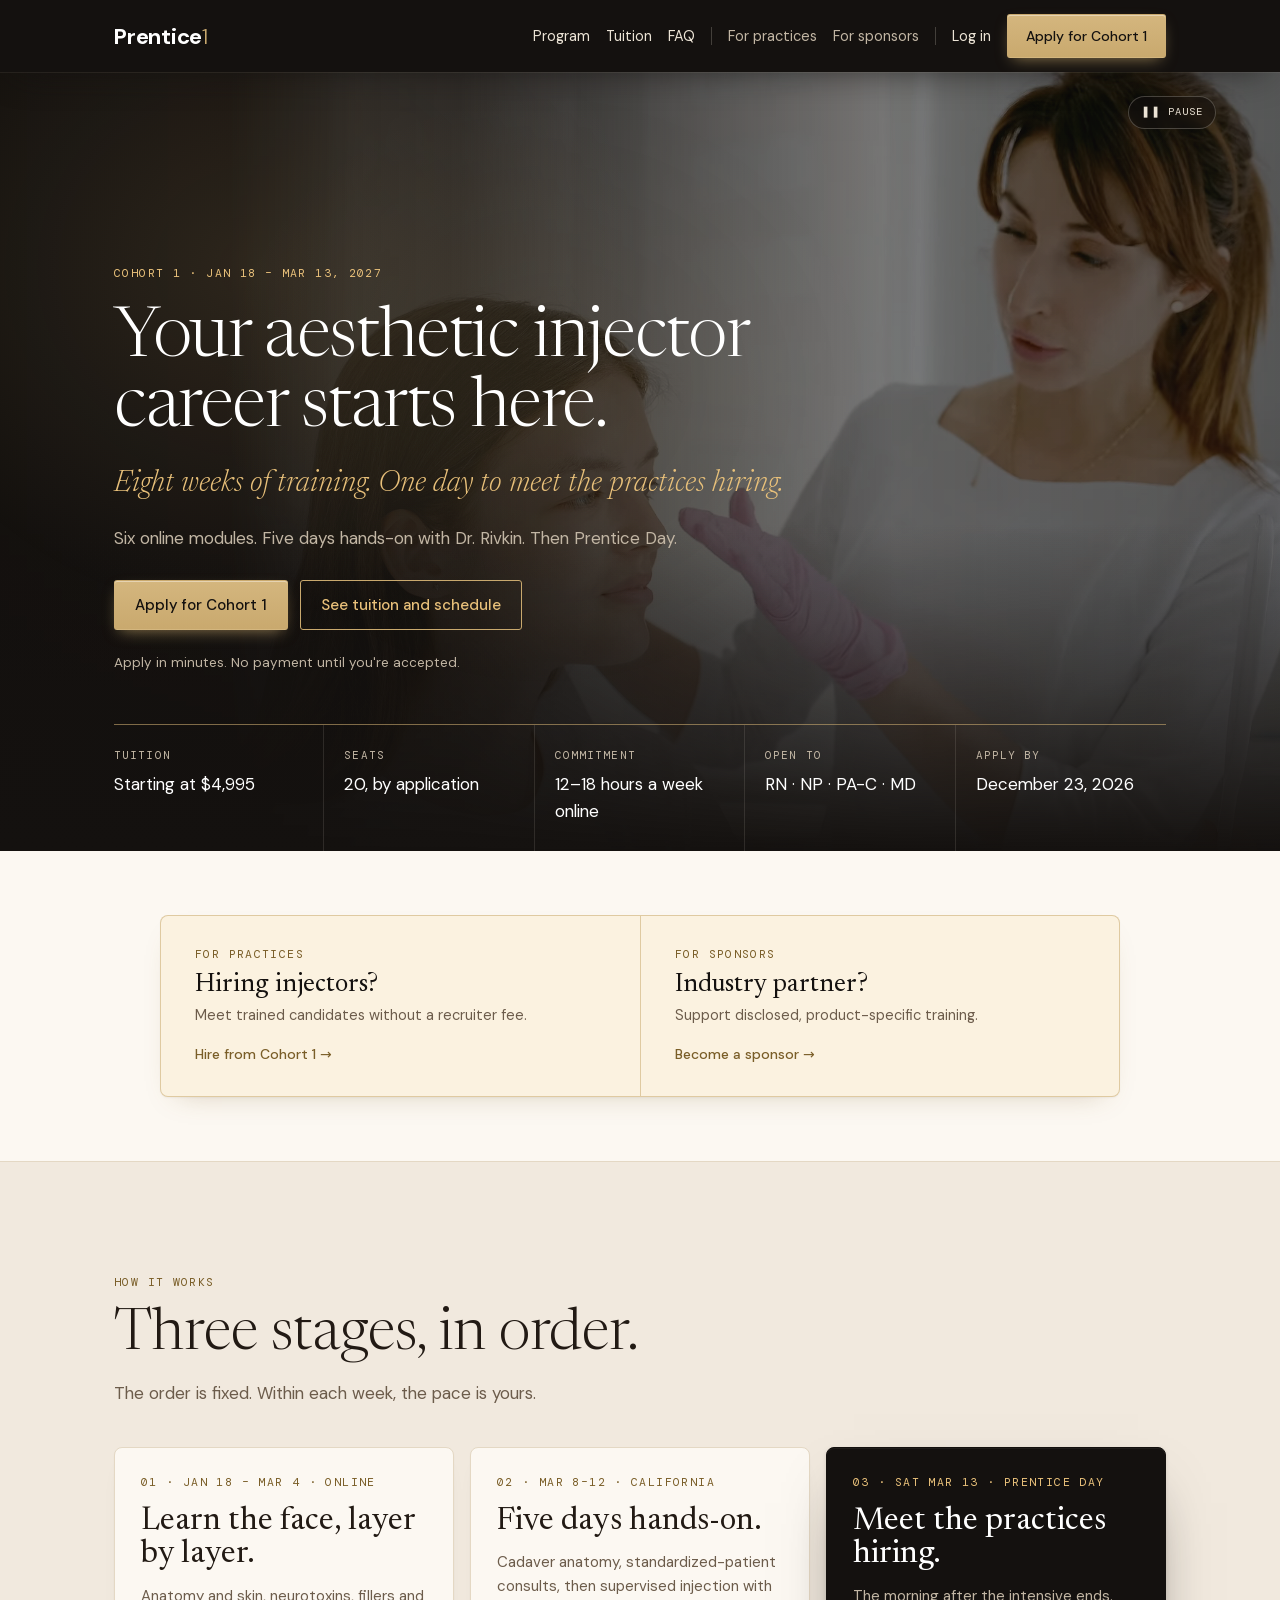
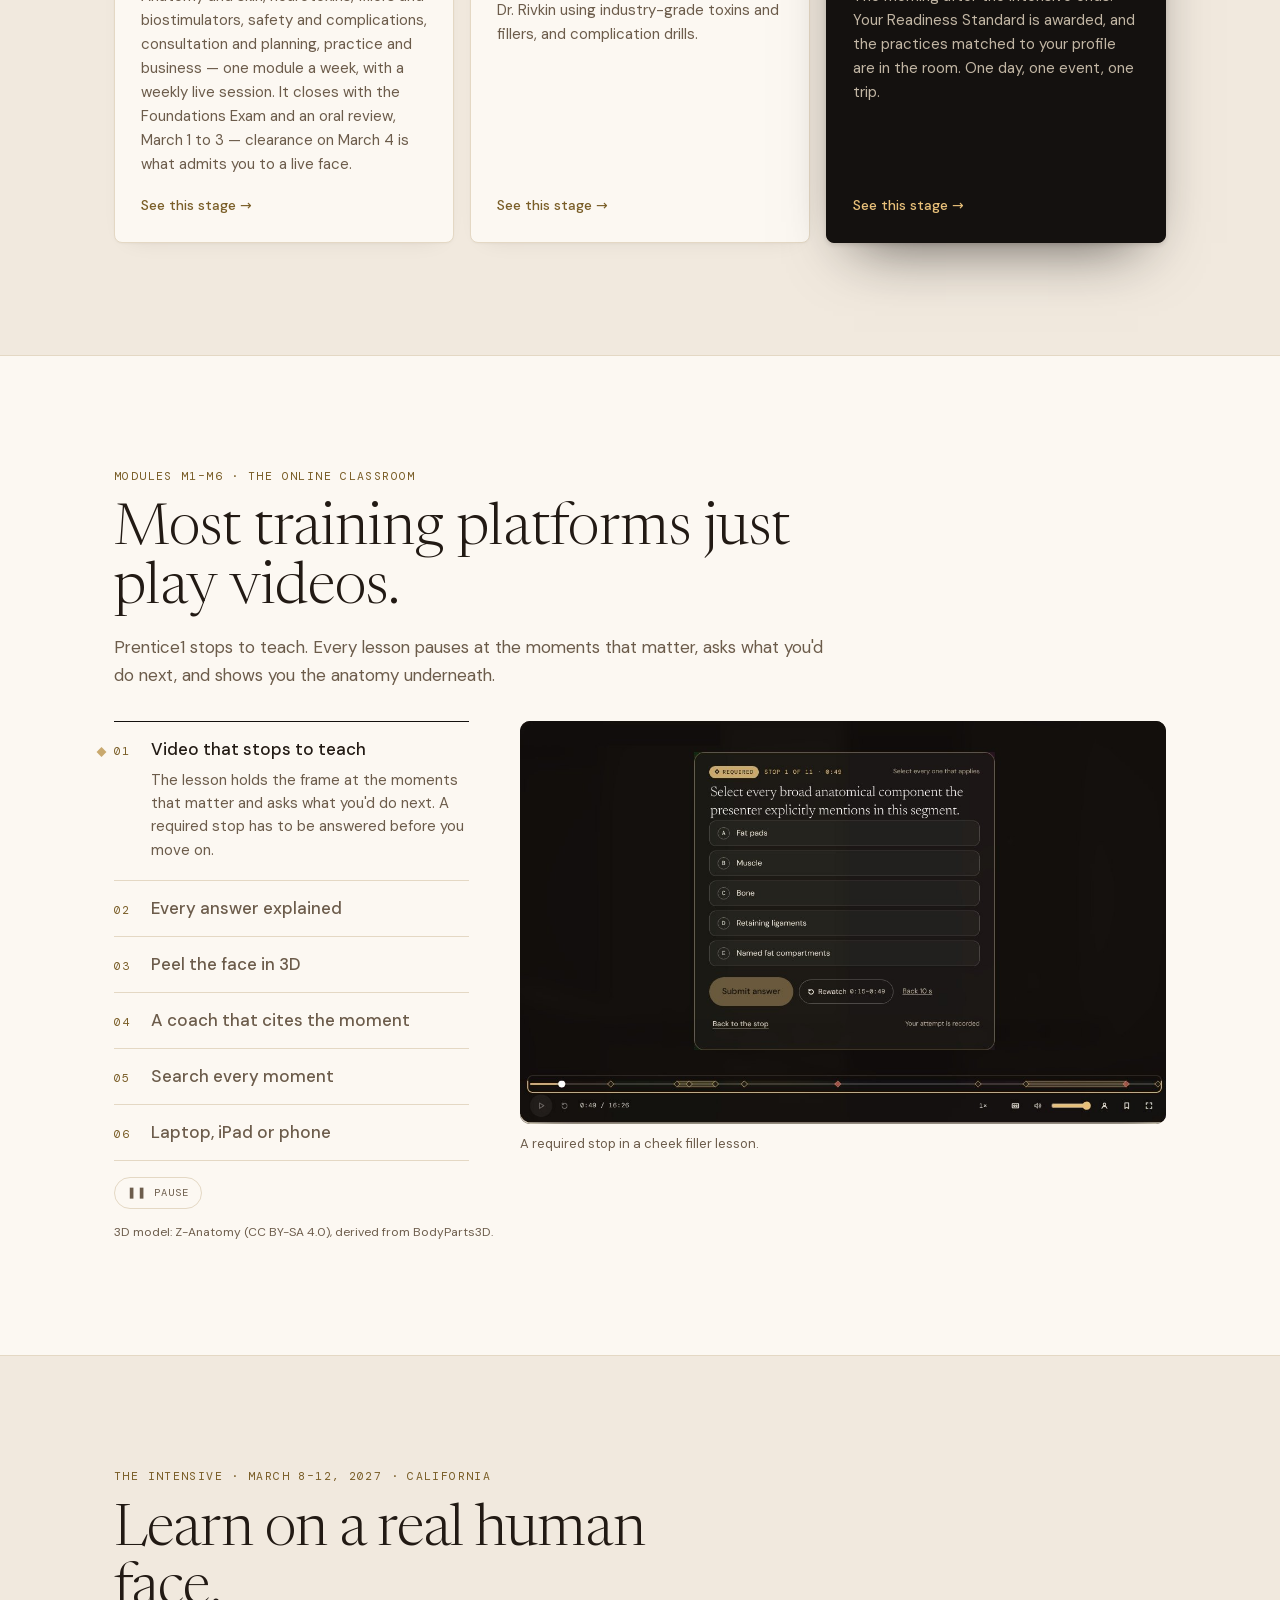
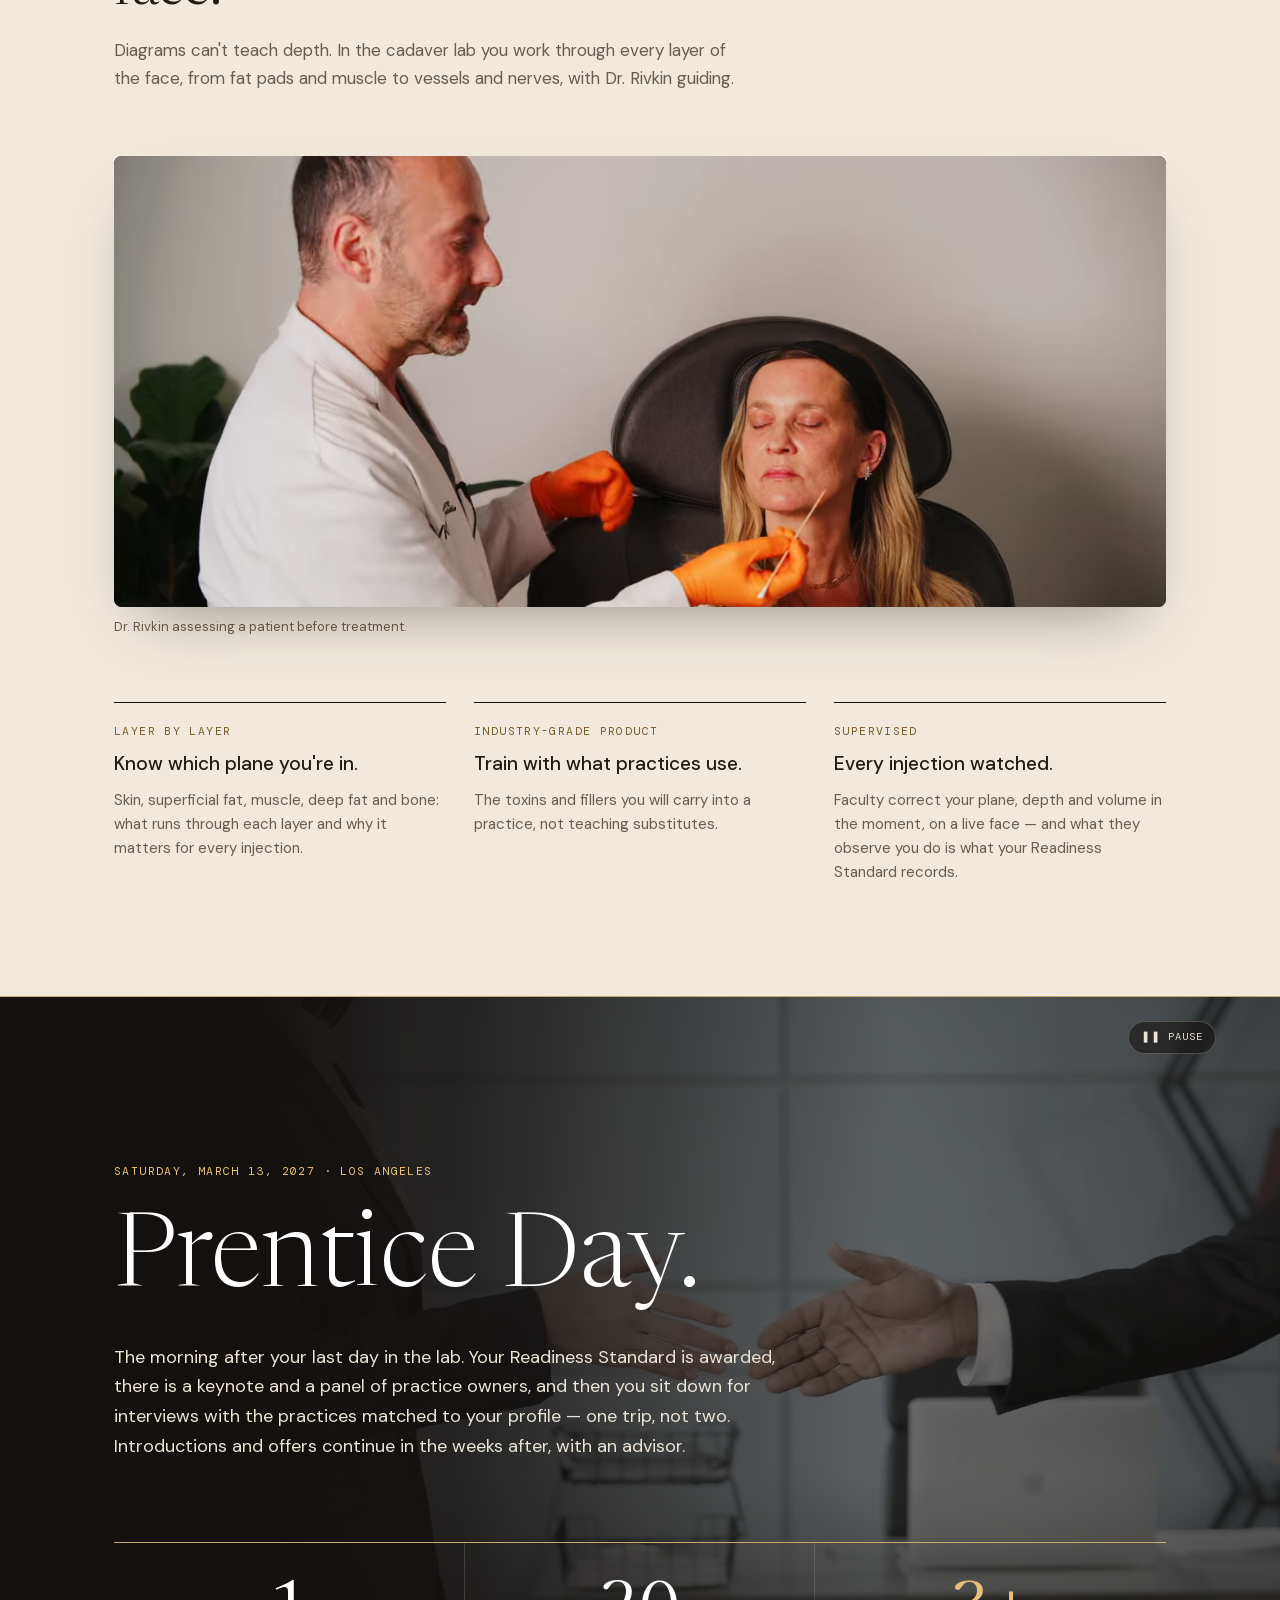
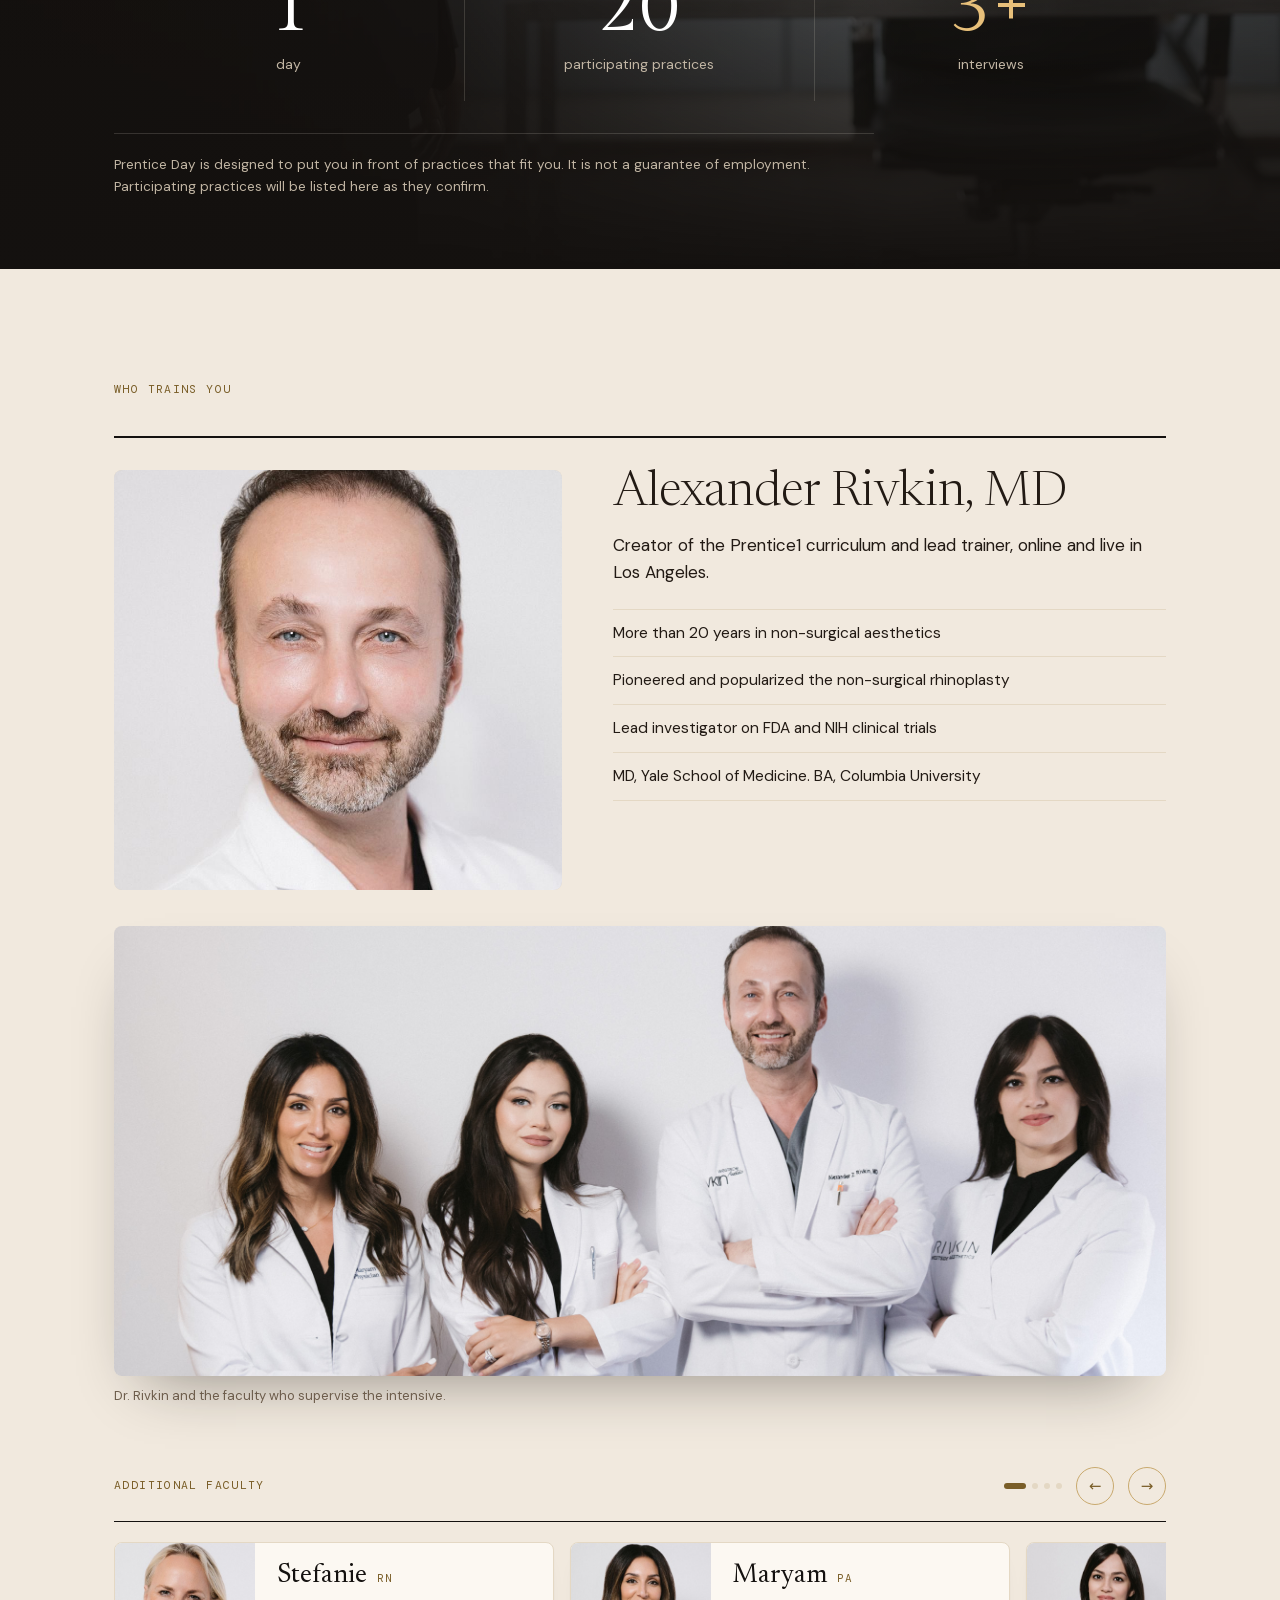
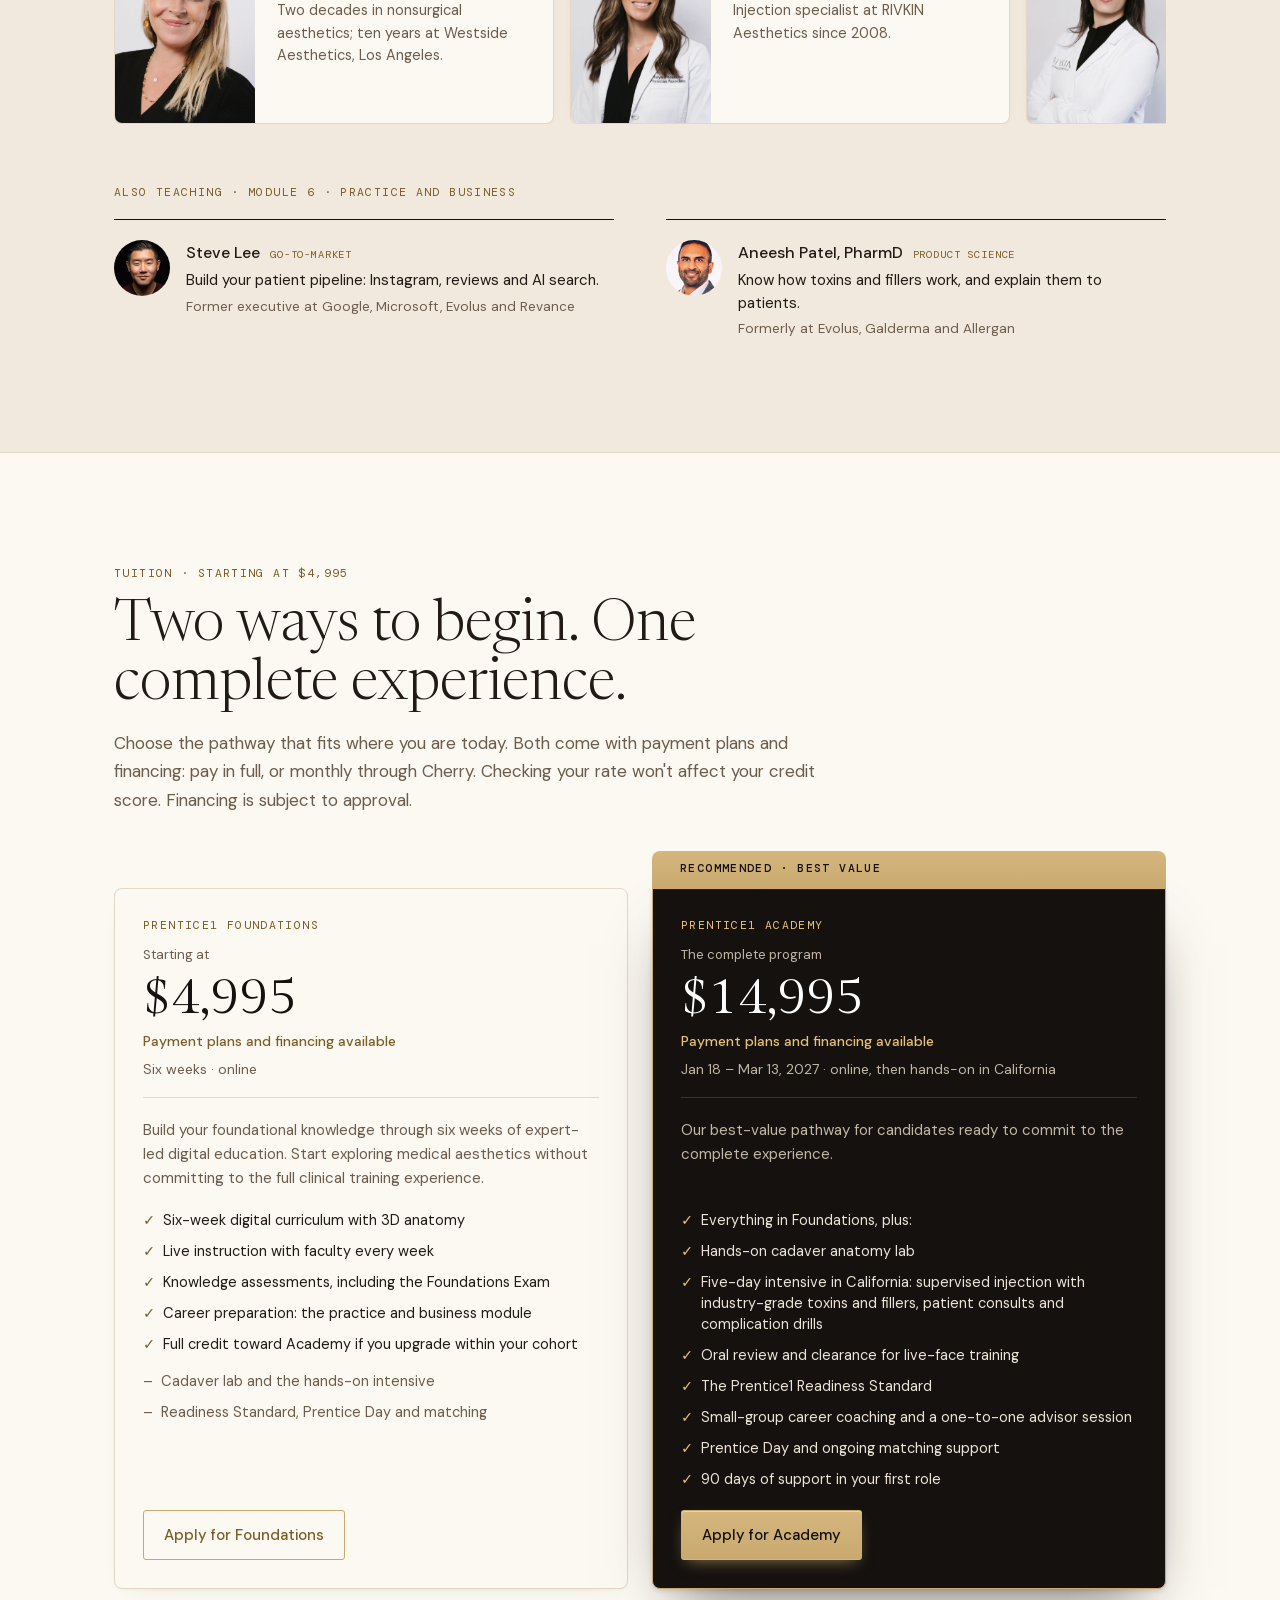
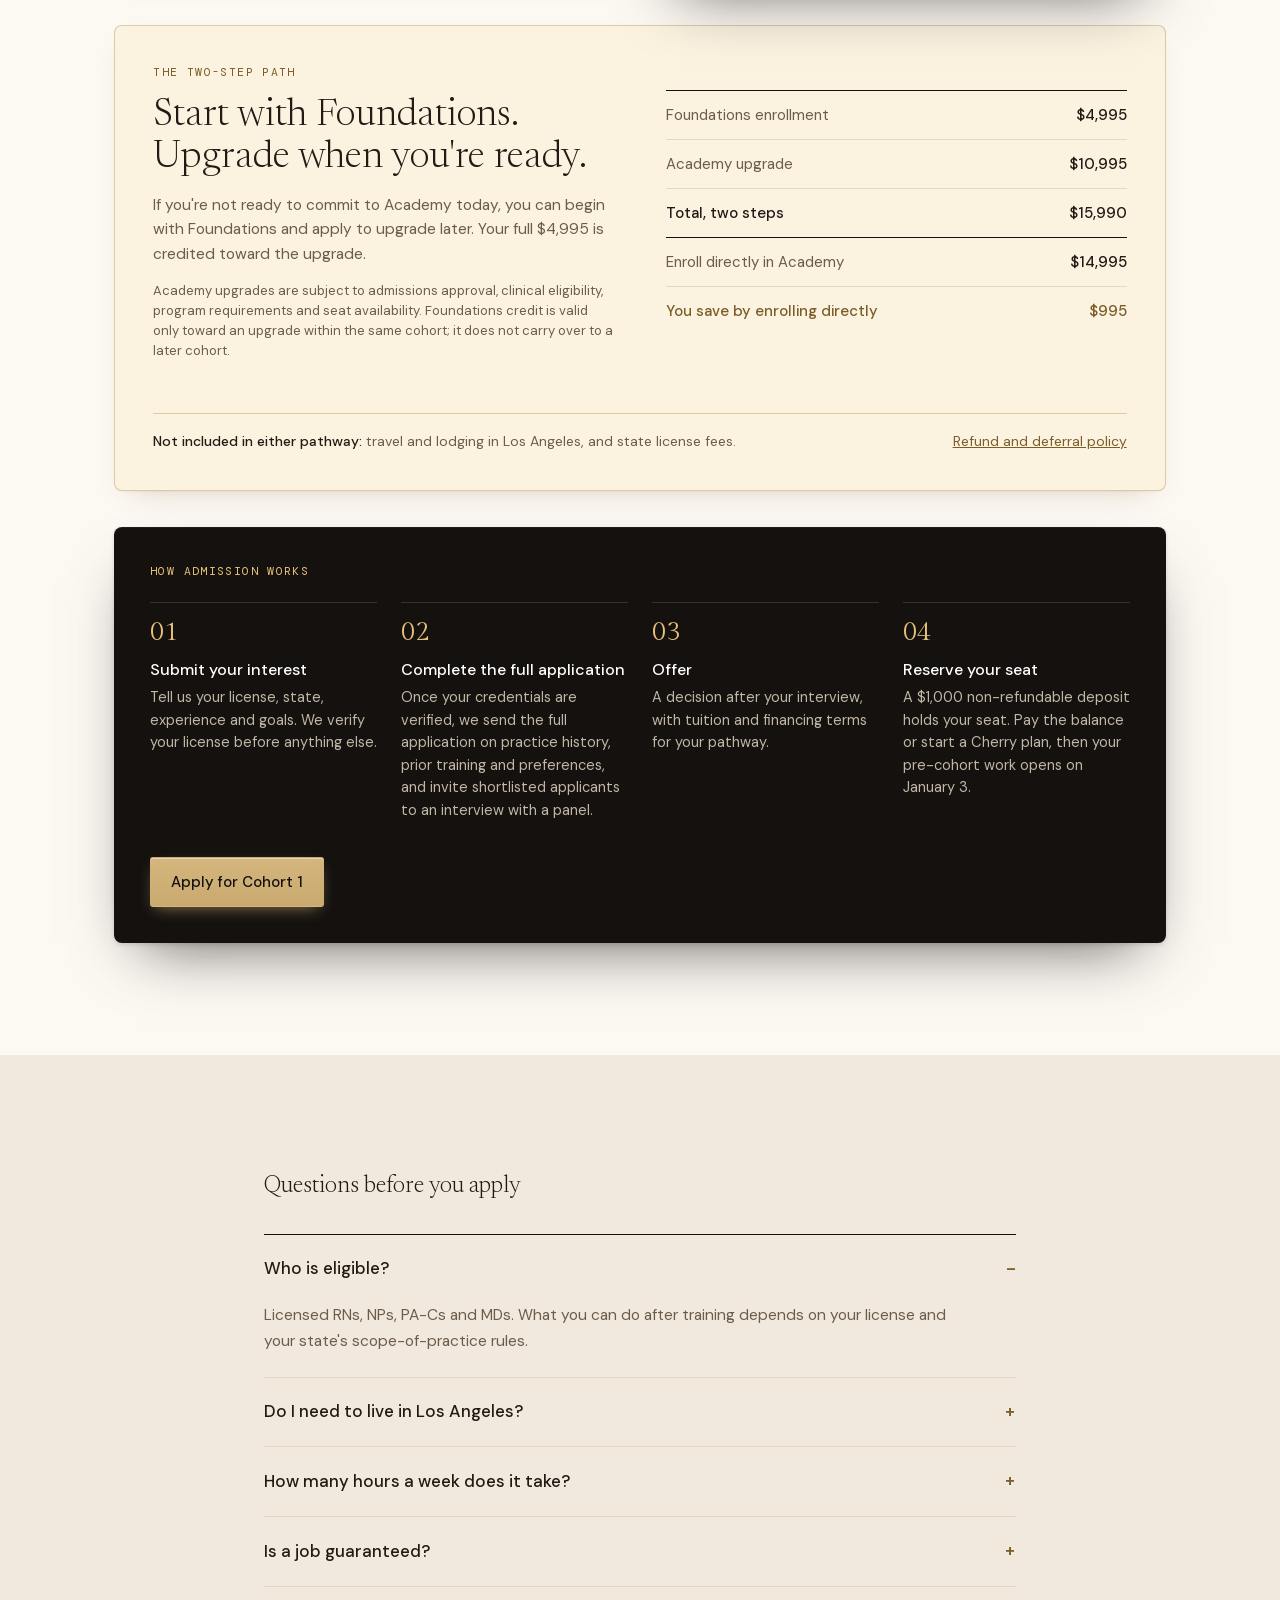
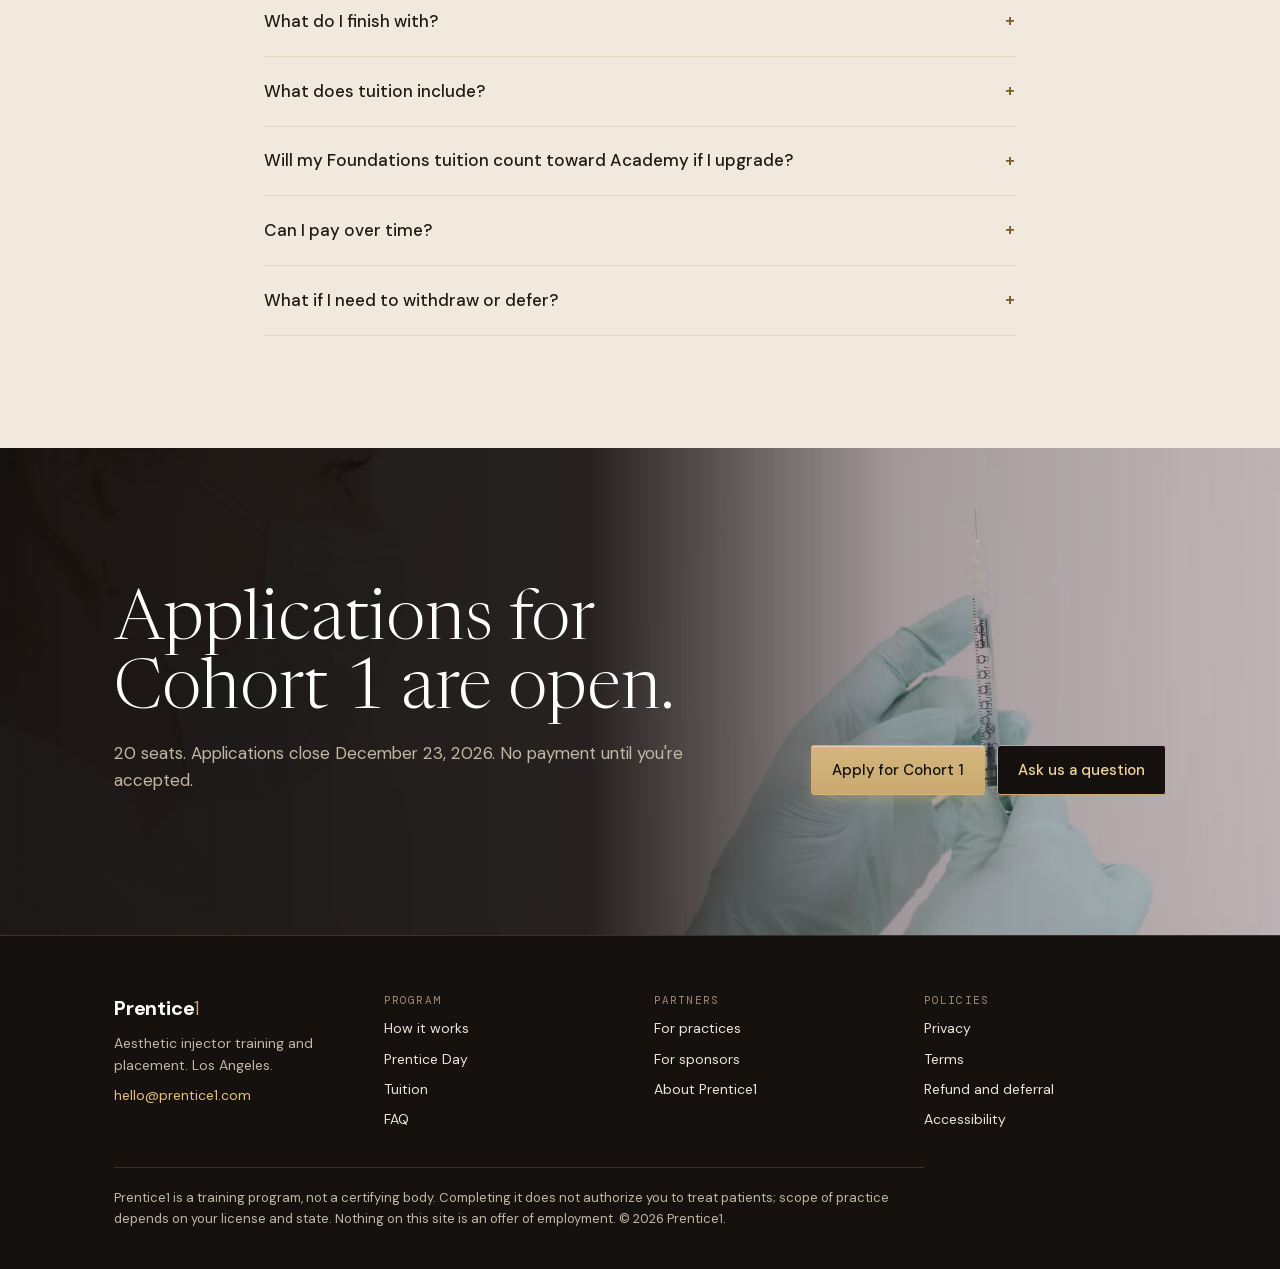
==== commit 1eb2fc1d: "Merge the faculty-photo and online-classroom layout changes Co-Authored-By: Claude Opus 5.5 <noreply" ====
--- a/index.html
+++ b/index.html
@@ -282,7 +282,7 @@
             <p class="features__b">Your place, your answers and the stop you were on are saved, so you pick up on any device where you left off.</p>
             <figure class="features__fig">
               <div class="features__frame features__frame--light">
-                <img src="/assets/img/classroom/devices.jpg" width="1440" height="720" loading="lazy" decoding="async"
+                <img src="/assets/img/classroom/devices.jpg" width="1440" height="900" loading="lazy" decoding="async"
                      alt="The same paused lesson on a laptop, an iPad and a phone">
               </div>
               <figcaption>The same lesson on a laptop, an iPad and a phone.</figcaption>
@@ -304,9 +304,15 @@
         <p class="lede">Diagrams can't teach depth. In the cadaver lab you work through every layer of the face, from fat pads and muscle to vessels and nerves, with Dr. Rivkin guiding.</p>
       </div>
       <figure class="group-fig unveil">
-        <img src="/assets/img/faculty/group.jpg" width="2200" height="1467" loading="lazy" decoding="async"
-             alt="Dr. Alexander Rivkin with three members of the Prentice1 faculty in white coats">
-        <figcaption>Dr. Rivkin and the faculty who supervise the intensive.</figcaption>
+        <div class="frame frame--wide">
+          <video data-bgv autoplay muted loop playsinline preload="metadata"
+                 poster="/assets/img/rivkin-poster.jpg"
+                 aria-label="Dr. Alexander Rivkin assessing a patient before treatment">
+            <source src="/assets/video/rivkin.webm" type="video/webm">
+            <source src="/assets/video/rivkin.mp4" type="video/mp4">
+          </video>
+        </div>
+        <figcaption>Dr. Rivkin assessing a patient before treatment.</figcaption>
       </figure>
       <div class="feature-grid">
         <div class="feature rv">
@@ -372,16 +378,14 @@
             <li>Lead investigator on FDA and NIH clinical trials</li>
             <li>MD, Yale School of Medicine. BA, Columbia University</li>
           </ul>
-          <div class="frame frame--16x9 rivkin__video">
-            <video data-bgv autoplay muted loop playsinline preload="metadata"
-                   poster="/assets/img/rivkin-poster.jpg"
-                   aria-label="Dr. Alexander Rivkin assessing a patient before treatment">
-              <source src="/assets/video/rivkin.webm" type="video/webm">
-              <source src="/assets/video/rivkin.mp4" type="video/mp4">
-            </video>
-          </div>
-        </div>
-      </div>
+        </div>
+      </div>
+
+      <figure class="group-fig unveil">
+        <img src="/assets/img/faculty/group.jpg" width="2200" height="1467" loading="lazy" decoding="async"
+             alt="Dr. Alexander Rivkin with three members of the Prentice1 faculty in white coats">
+        <figcaption>Dr. Rivkin and the faculty who supervise the intensive.</figcaption>
+      </figure>
 
       <div class="carousel" data-carousel>
         <div class="carousel__head">
--- a/assets/css/site.css
+++ b/assets/css/site.css
@@ -571,19 +571,22 @@
 .features__fig figcaption,
 .group-fig figcaption { font-size: 13px; color: var(--ink-2); }
 
-/* Every capture sits in the same 16:10 frame, so the stage never changes
-   height between features. Screens fill it from the top-left, where the
-   platform's own chrome is; the model and the light captures sit whole. */
-.features__frame { position: relative; aspect-ratio: 16 / 10; overflow: hidden; border-radius: var(--r-frame); border: 1px solid var(--rule); background: var(--charcoal); box-shadow: var(--shadow-media); }
+/* Every capture sits in the same 16:10 box, so the stage never changes height
+   between features. No border or shadow: each capture runs to the edge of
+   the box. Screens fill it from the top-left, where the platform's own chrome
+   is; the light captures sit straight on the section's cream. */
+.features__frame { position: relative; aspect-ratio: 16 / 10; overflow: hidden; border-radius: var(--r-frame); background: var(--charcoal); }
 .features__frame img,
 .features__frame video { position: absolute; inset: 0; width: 100%; height: 100%; object-fit: cover; object-position: 0 0; }
 .features__frame--model { background: #121212; }
-.features__frame--model video { object-fit: contain; object-position: 50% 50%; }
-.features__frame--light { background: var(--cream); }
-.features__frame--light img { object-fit: contain; object-position: 50% 50%; padding: var(--s-6); }
+.features__frame--model video { object-position: 50% 40%; }
+.features__frame--light { background: transparent; border-radius: 0; }
+.features__frame--light img { object-fit: contain; object-position: 50% 50%; }
 
 /* --- Enhanced: the menu on the left, one stage on the right ------------ */
-.features--on { display: grid; grid-template-columns: minmax(0, 5fr) minmax(0, 8fr); gap: clamp(28px, 4vw, 56px); align-items: start; }
+/* The stage takes the larger share of the row, the captures being screens
+   with small type, while staying inside the page measure. */
+.features--on { display: grid; grid-template-columns: minmax(260px, 4.4fr) minmax(0, 8fr); gap: clamp(28px, 4vw, 56px); align-items: start; }
 .features--on .features__item { padding: 0; gap: 0; }
 .features--on .features__fig { margin: 0; }
 .features__tab {
@@ -627,18 +630,16 @@
 
 .frame { position: relative; width: 100%; overflow: hidden; background: var(--charcoal); box-shadow: var(--shadow-media); }
 .frame video { position: absolute; inset: 0; width: 100%; height: 100%; object-fit: cover; }
-.frame--16x9 { aspect-ratio: 16 / 9; border-radius: var(--r-card); background: var(--stage); }
-.frame--16x9 video { object-position: 40% 30%; }
+/* Dr. Rivkin's assessment clip, full width in the intensive. 21:9 matches the
+   group photo it replaced there; 38% keeps both gloved hands and her face in. */
+.frame--wide { aspect-ratio: 21 / 9; border-radius: var(--r-card); background: var(--stage); }
+.frame--wide video { object-position: 50% 38%; }
+@media (max-width: 640px) { .frame--wide { aspect-ratio: 4 / 3; } }
 
 /* ============================================================================
    Live week
    ========================================================================= */
 
-.group-fig { margin: 0; display: flex; flex-direction: column; gap: var(--s-3); }
-.group-fig img {
-  width: 100%; height: auto; aspect-ratio: 21 / 9; object-fit: cover; object-position: center 22%;
-  border-radius: var(--r-card); box-shadow: var(--shadow-media);
-}
 .feature-grid { display: grid; grid-template-columns: repeat(auto-fit, minmax(min(100%, 260px), 1fr)); gap: 28px; }
 .feature { padding: var(--s-7) 0 0; border-top: 1px solid var(--charcoal); display: flex; flex-direction: column; gap: var(--s-2); }
 .feature h3 { font-family: var(--sans); font-size: 19px; font-weight: 500; color: var(--ink); }
@@ -721,6 +722,13 @@
    Who trains you
    ========================================================================= */
 
+/* The faculty group photo sits under Dr. Rivkin, before the faculty carousel. */
+.group-fig { margin: 0; display: flex; flex-direction: column; gap: var(--s-3); }
+.group-fig img {
+  width: 100%; height: auto; aspect-ratio: 21 / 9; object-fit: cover; object-position: center 22%;
+  border-radius: var(--r-card); box-shadow: var(--shadow-media);
+}
+
 .rivkin {
   display: flex; flex-wrap: wrap; gap: clamp(28px, 4vw, 56px); align-items: stretch;
   border-top: 2px solid var(--charcoal); padding-top: var(--s-9);
@@ -735,7 +743,6 @@
 .rivkin__lead { font-size: 17px; color: var(--ink); }
 .creds { list-style: none; margin: var(--s-2) 0 0; padding: 0; border-top: 1px solid var(--rule); }
 .creds li { padding: 11px 0; border-bottom: 1px solid var(--rule); font-size: 15.5px; }
-.rivkin__video { margin-top: var(--s-5); }
 
 .carousel { display: flex; flex-direction: column; gap: var(--s-6); margin-top: clamp(8px, 2vw, 24px); }
 .carousel__head { display: flex; justify-content: space-between; align-items: center; gap: var(--s-6); flex-wrap: wrap; }
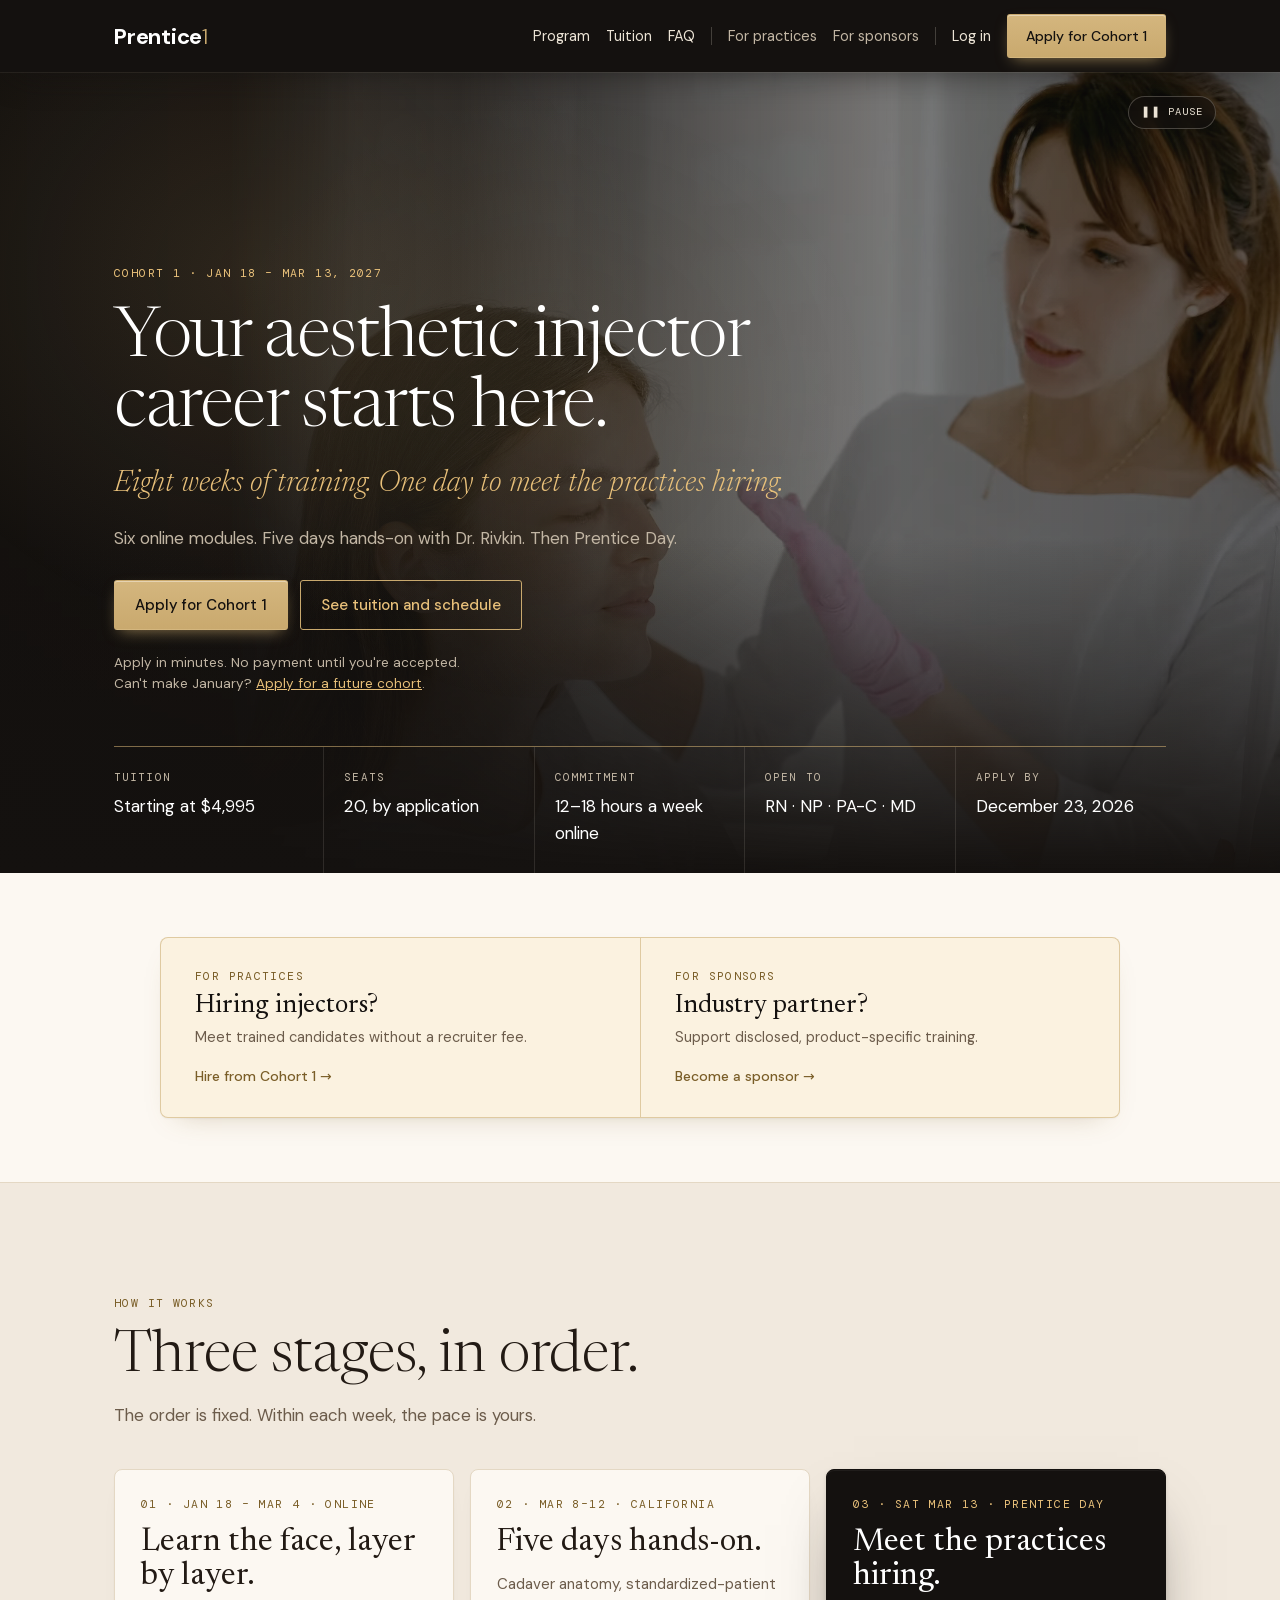
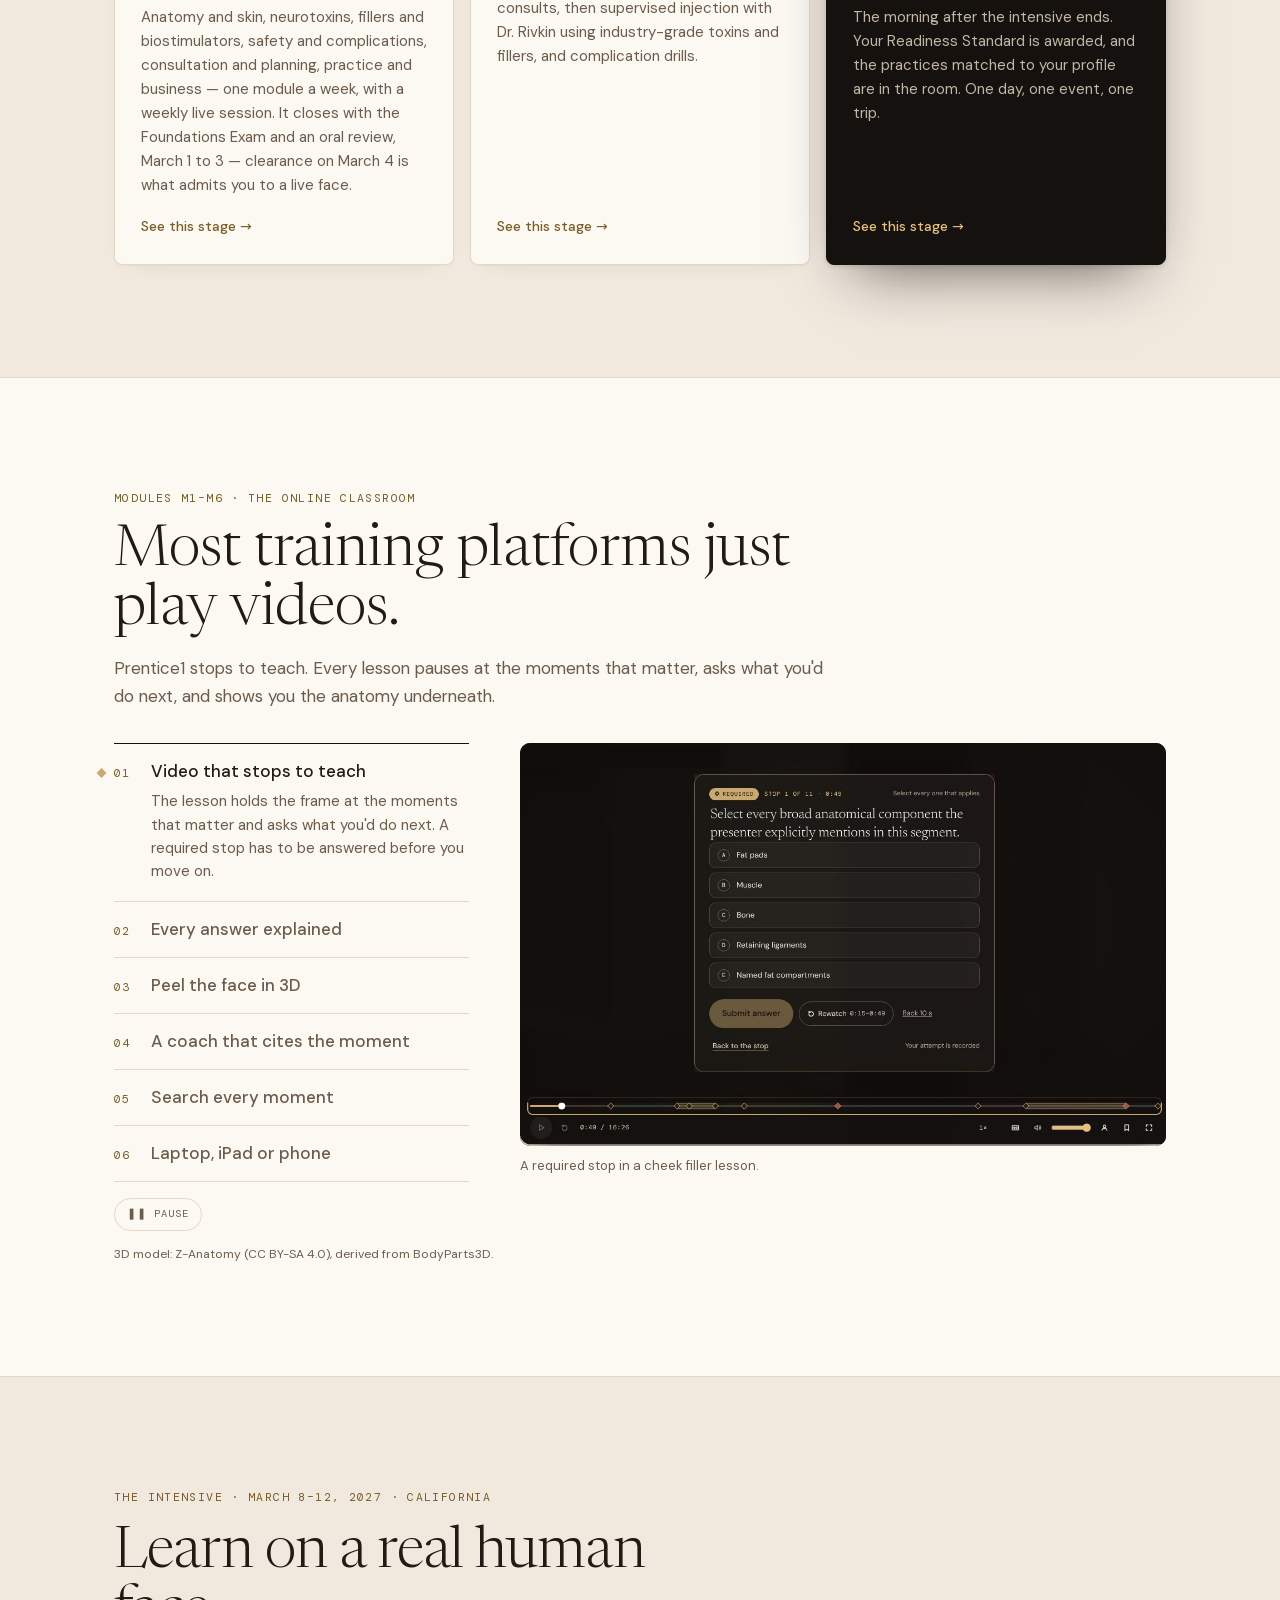
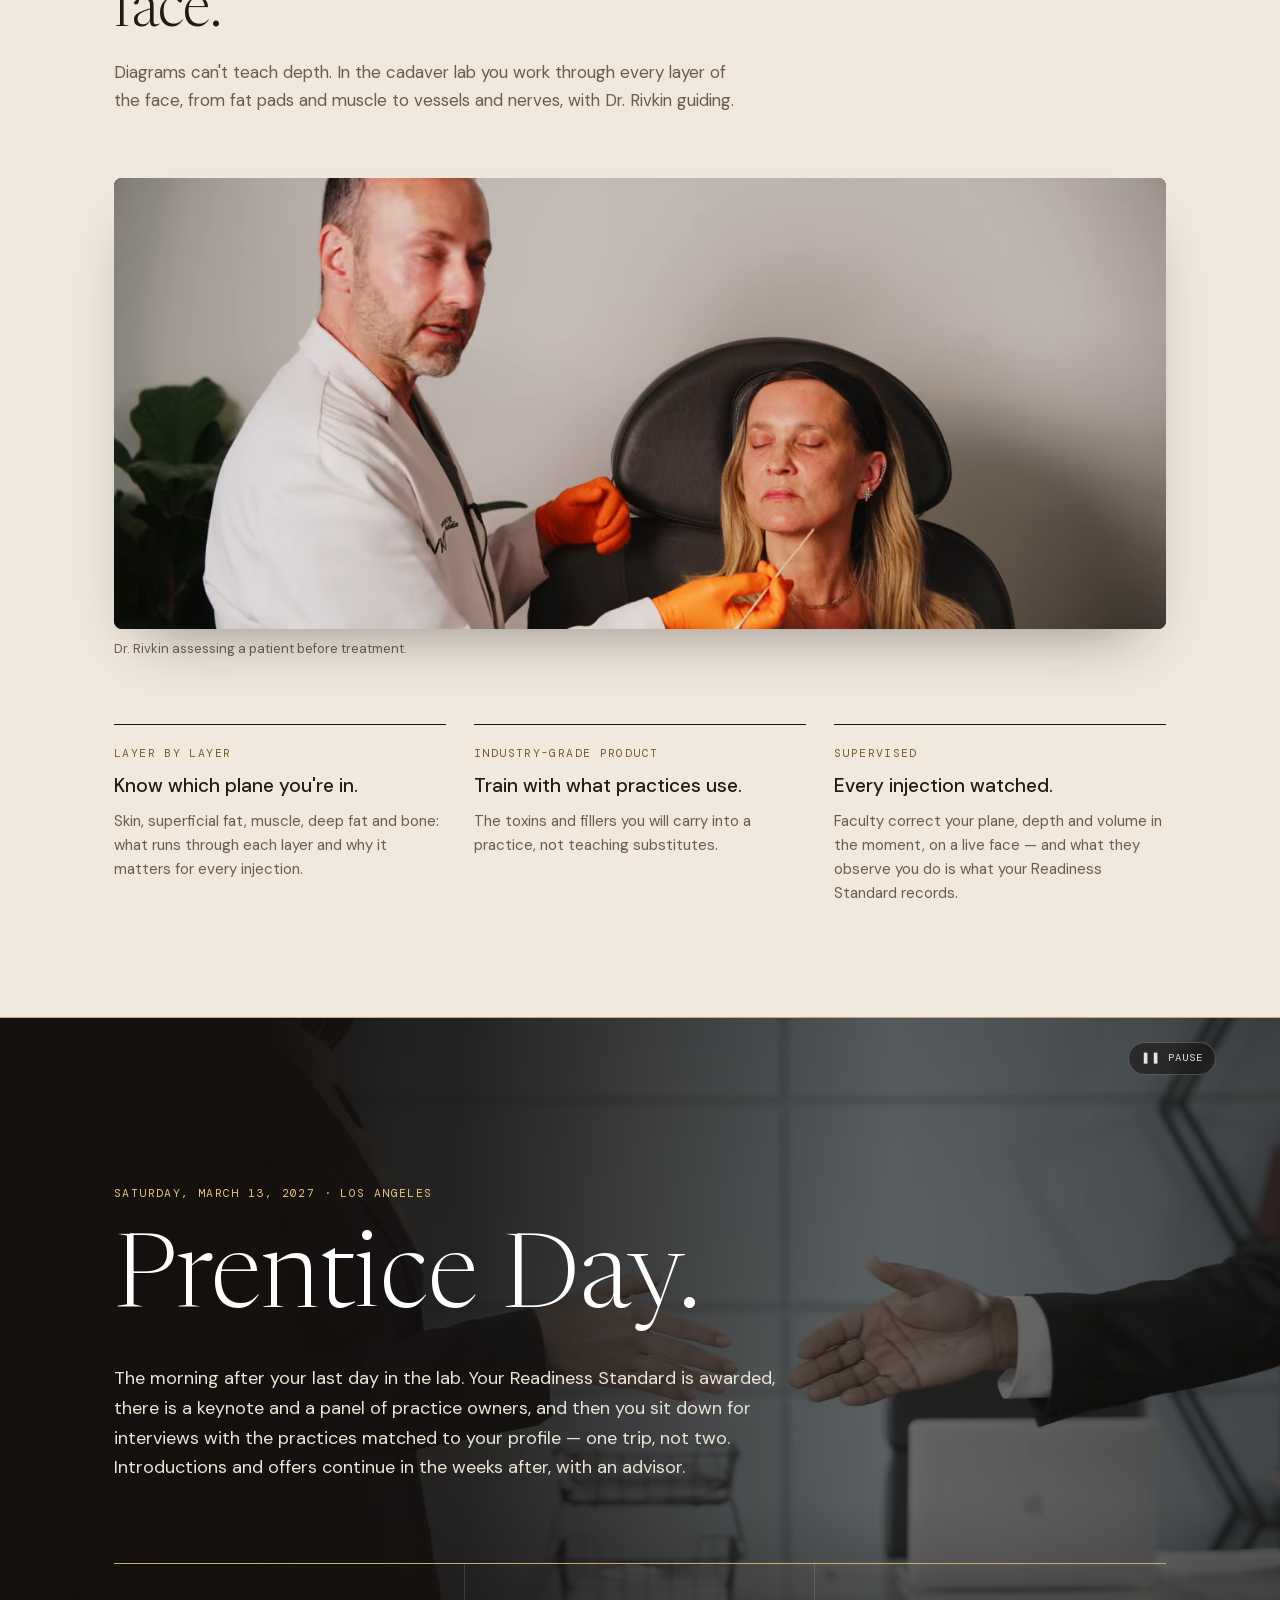
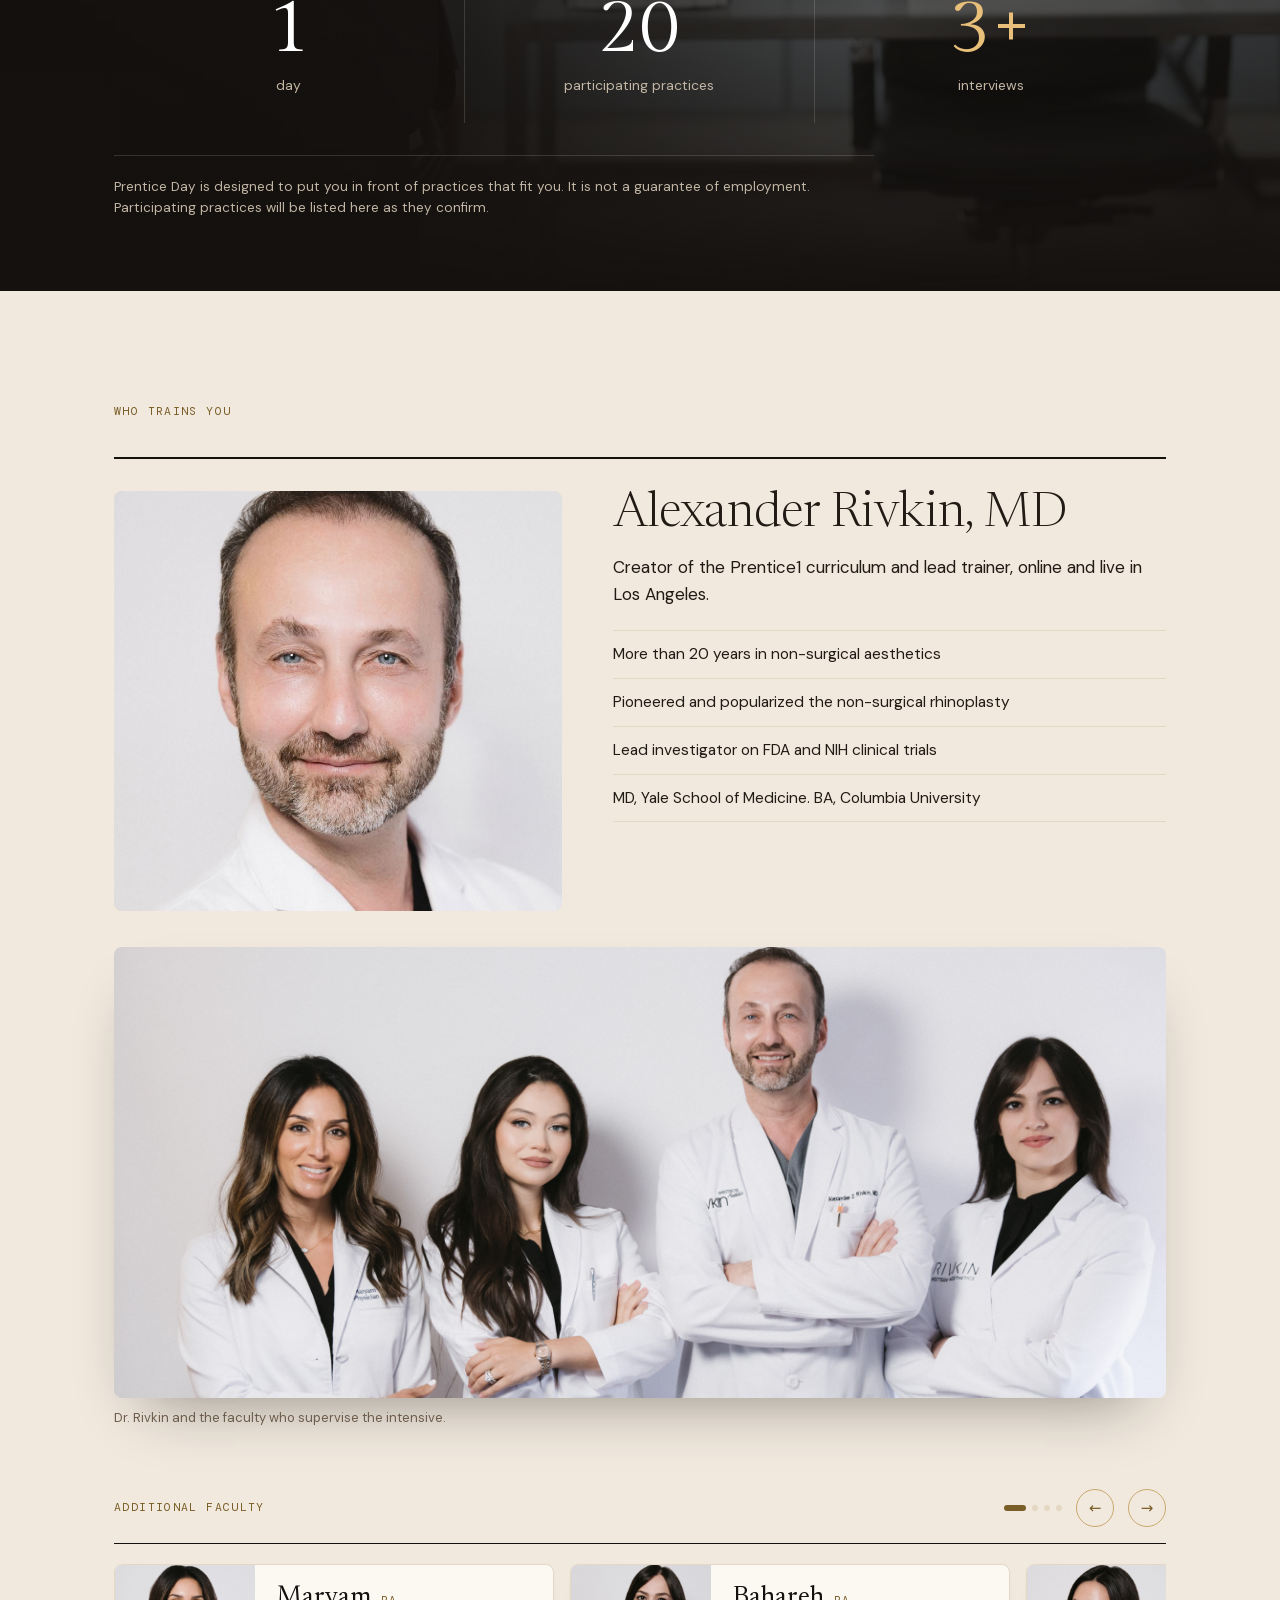
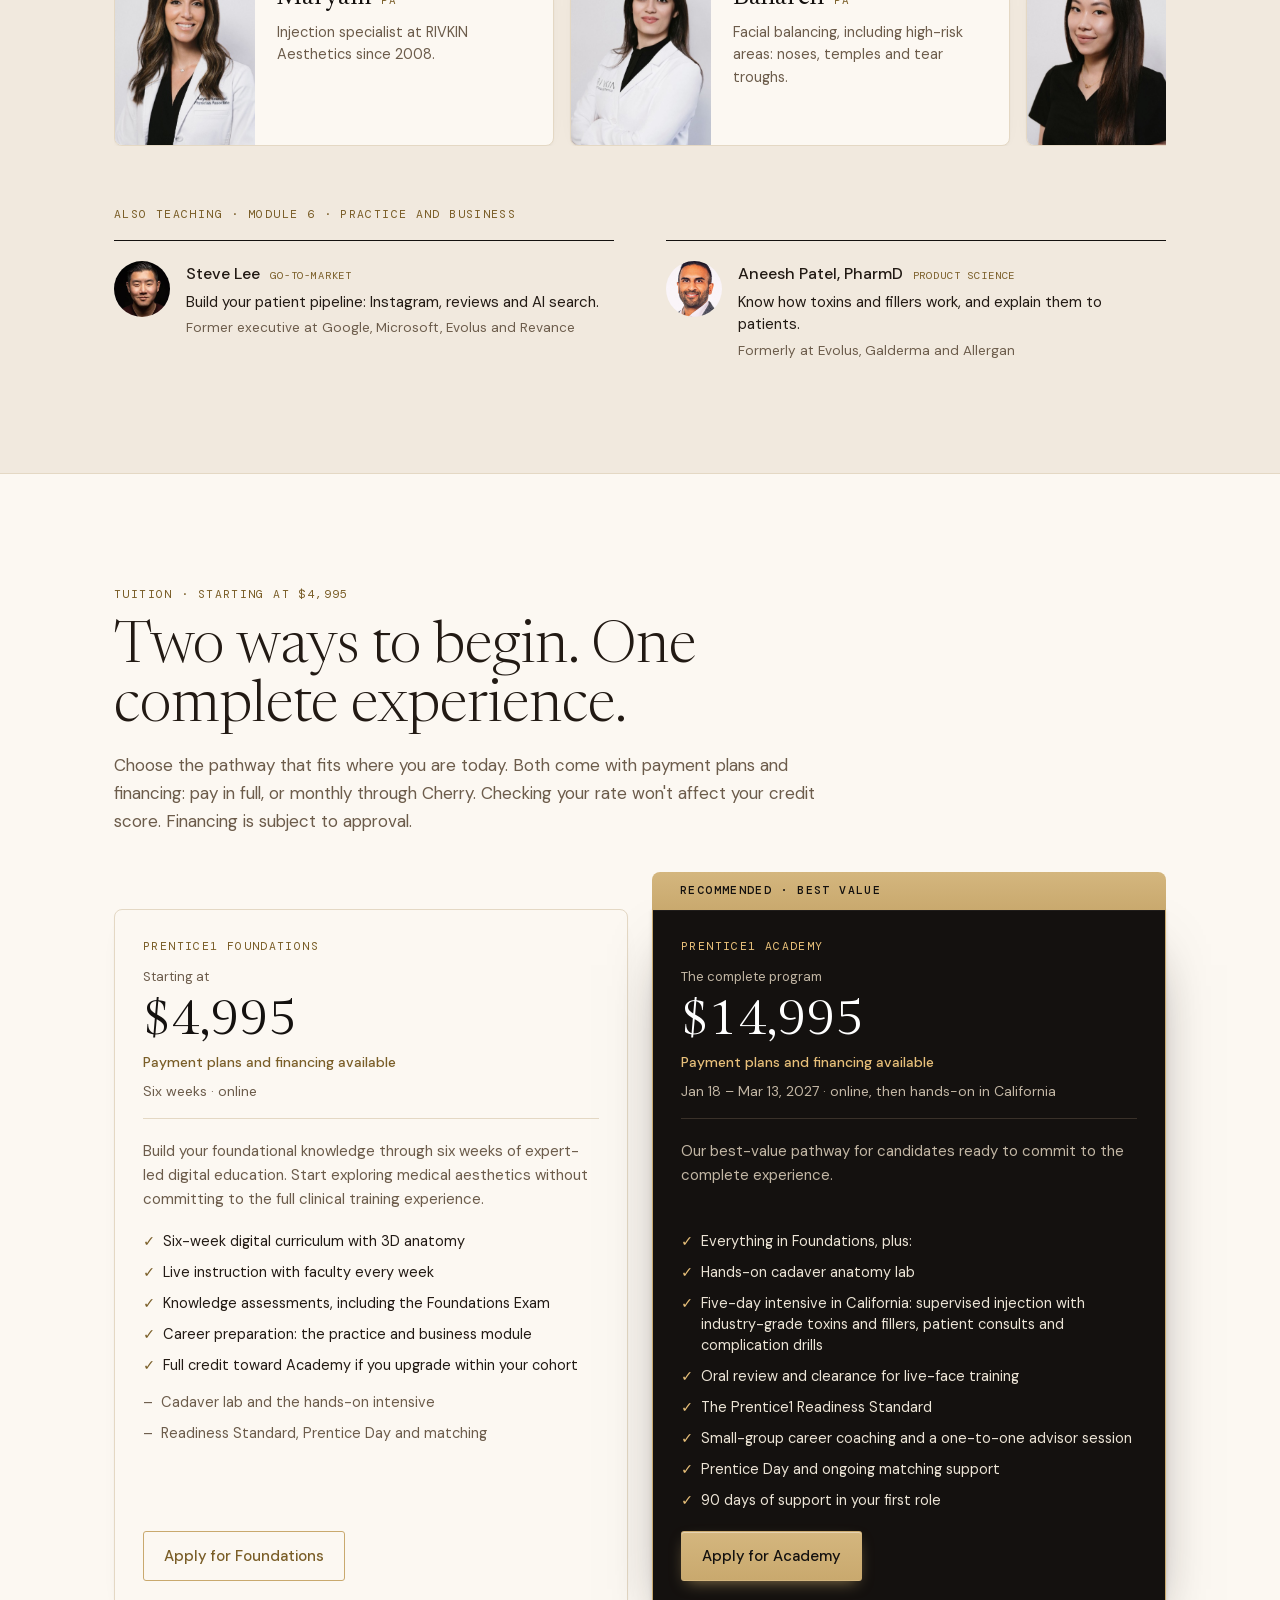
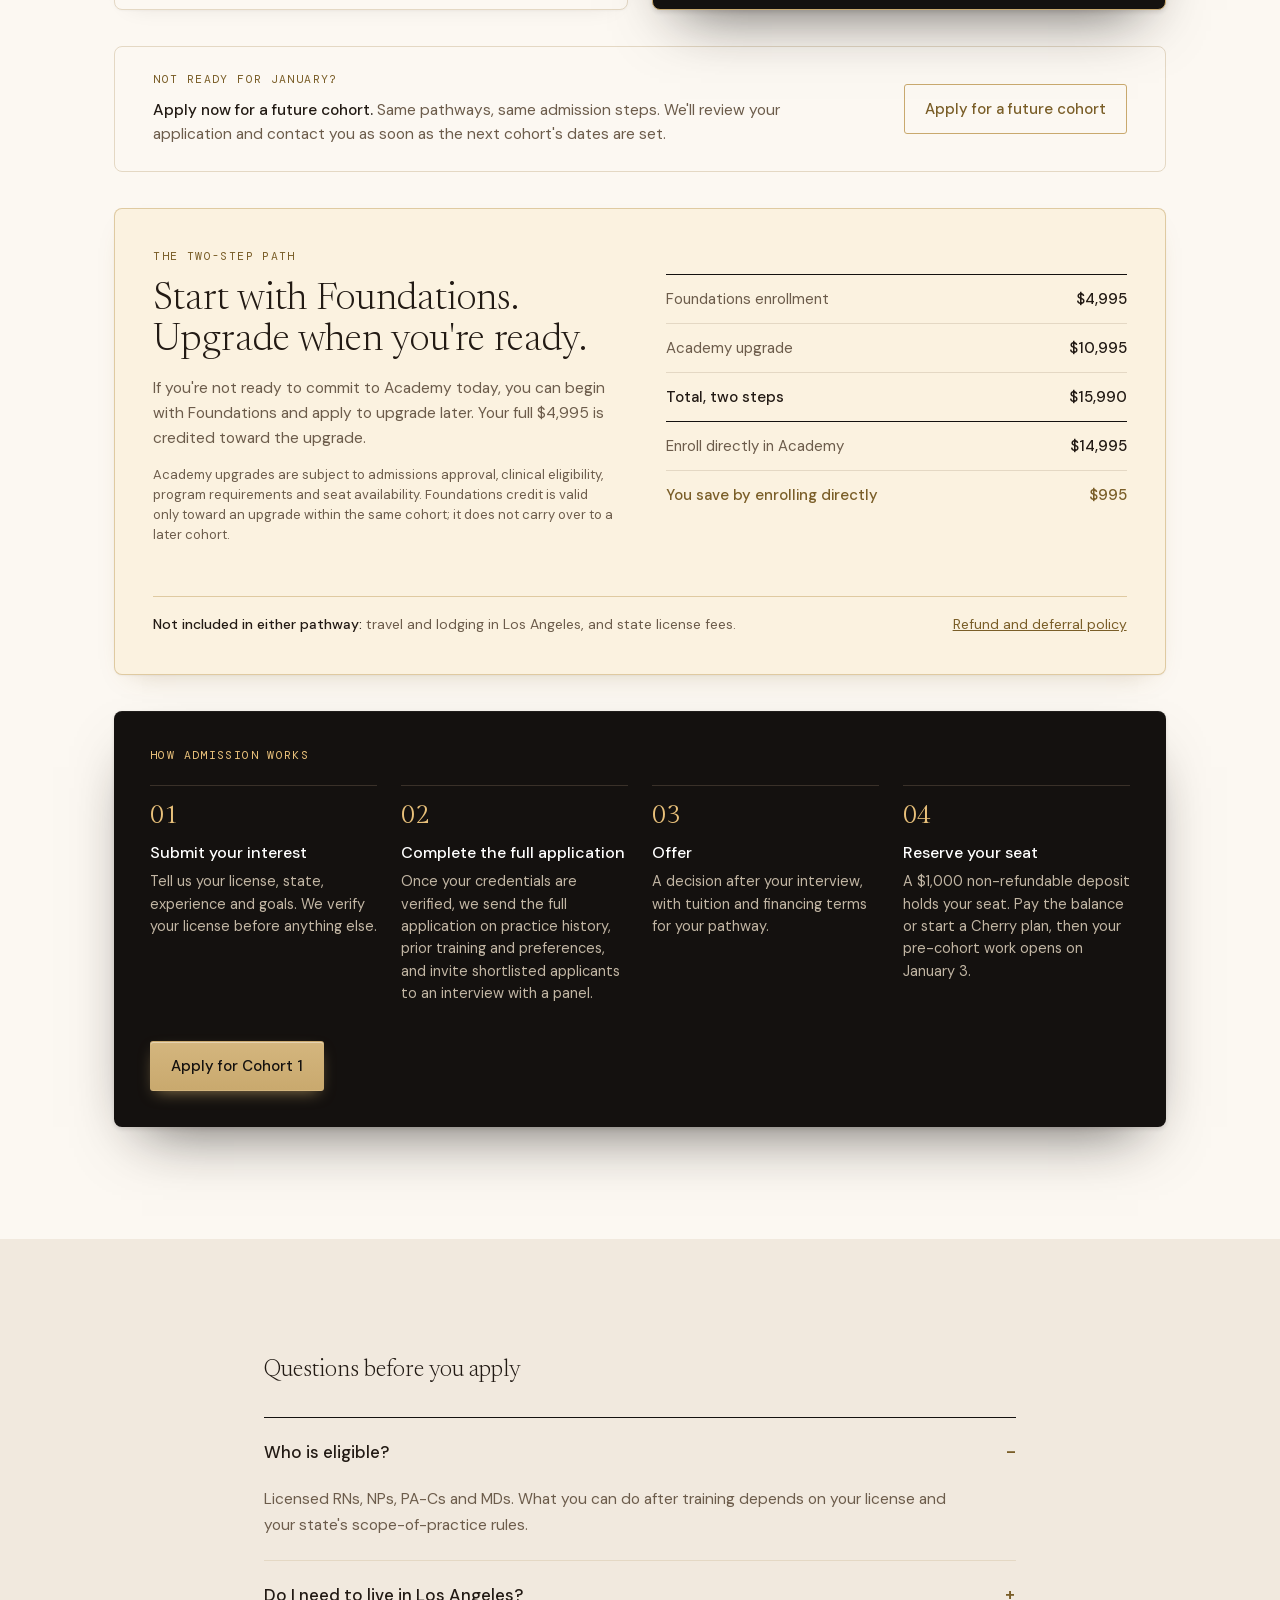
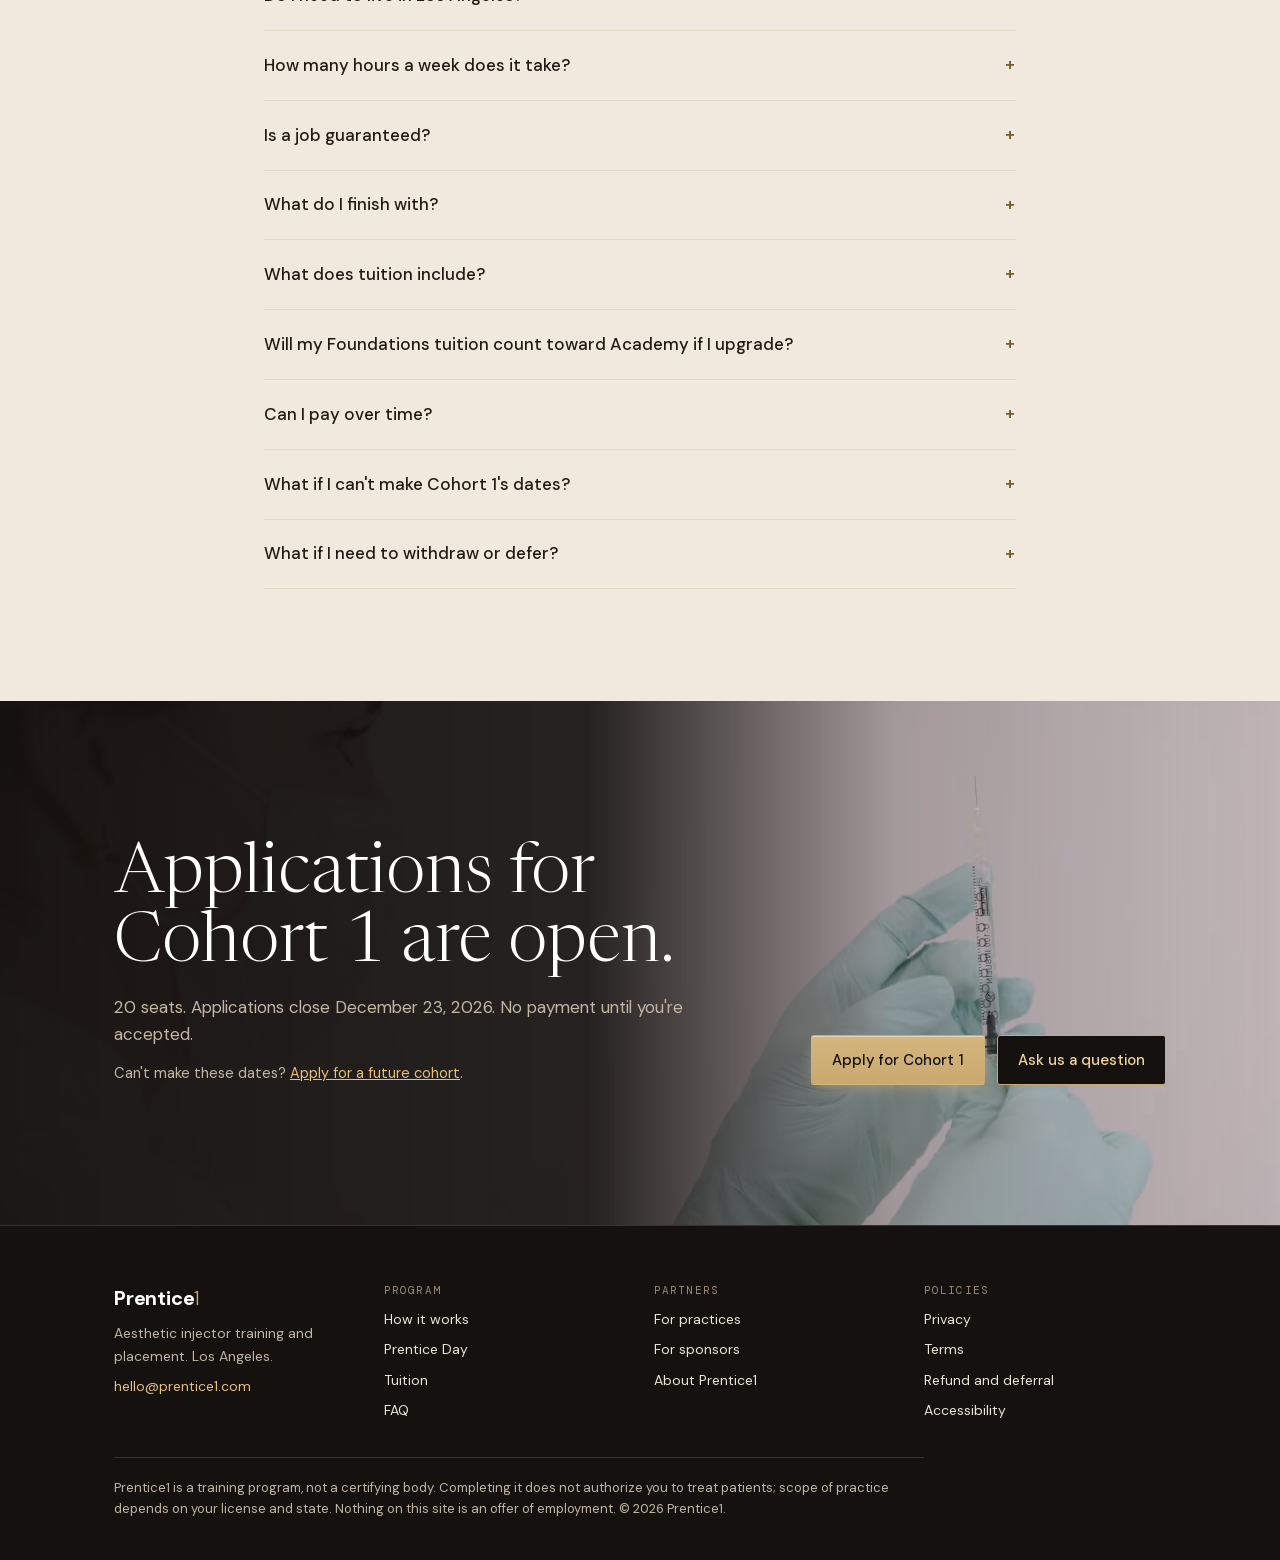
==== commit 862d20a5: "Let applicants choose a future cohort instead of Cohort 1 Cohort 1 starts January 18 and application" ====
--- a/index.html
+++ b/index.html
@@ -75,6 +75,7 @@
         { "@type": "Question", "name": "What do I finish with?", "acceptedAnswer": { "@type": "Answer", "text": "The Prentice1 Readiness Standard: a record of what you were taught and what faculty observed you do, written to be read by a practice. It is a trust signal, not a certification and not a license." } },
         { "@type": "Question", "name": "What does tuition include?", "acceptedAnswer": { "@type": "Answer", "text": "Foundations ($4,995) is the six-week digital curriculum with 3D anatomy, live instruction every week, knowledge assessments including the Foundations Exam, and career preparation. Academy ($14,995) adds the cadaver lab, the five-day intensive in California with supervised injection on industry-grade product, the oral review and clearance, the Readiness Standard, small-group career coaching, Prentice Day, matching and 90 days of support in your first role. Travel, lodging and state license fees are not included in either." } },
         { "@type": "Question", "name": "Will my Foundations tuition count toward Academy if I upgrade?", "acceptedAnswer": { "@type": "Answer", "text": "Yes, if you upgrade within the same cohort. Your full $4,995 Foundations tuition is credited toward your Academy upgrade; the credit does not carry over to a later cohort. The upgrade fee is $10,995, bringing your total investment to $15,990. Candidates who enroll directly in Academy pay $14,995, saving $995 compared with the two-step pathway. Upgrades are subject to admissions approval, clinical eligibility, program requirements and seat availability." } },
+        { "@type": "Question", "name": "What if I can't make Cohort 1's dates?", "acceptedAnswer": { "@type": "Answer", "text": "Apply anyway and choose a future cohort on the application. You go through the same admission steps, and we contact you as soon as the next cohort's dates are set. Nothing is charged until you accept an offer for a specific cohort." } },
         { "@type": "Question", "name": "Can I pay over time?", "acceptedAnswer": { "@type": "Answer", "text": "Yes, through Cherry. Checking your rate is a soft credit check and won't affect your credit score. Financing is subject to approval." } }
       ]
     }
@@ -140,7 +141,7 @@
           <a class="btn btn--gold" href="/apply/">Apply for Cohort 1</a>
           <a class="btn btn--outline" href="#tuition">See tuition and schedule</a>
         </div>
-        <p class="hero__micro">Apply in minutes. No payment until you're accepted.</p>
+        <p class="hero__micro">Apply in minutes. No payment until you're accepted.<br>Can't make January? <a href="/apply/?cohort=future">Apply for a future cohort</a>.</p>
       </div>
     </div>
 
@@ -525,6 +526,17 @@
         </div>
       </div>
 
+      <!-- Future cohorts (owner, 2026-10-29): applicants are not forced into
+           Cohort 1. No dates or prices are published for later cohorts, so this
+           promises only a conversation when they are set. -->
+      <div class="later rv">
+        <div class="later__copy">
+          <div class="eyebrow">NOT READY FOR JANUARY?</div>
+          <p><b>Apply now for a future cohort.</b> Same pathways, same admission steps. We'll review your application and contact you as soon as the next cohort's dates are set.</p>
+        </div>
+        <a class="btn btn--outline-ink" href="/apply/?cohort=future">Apply for a future cohort</a>
+      </div>
+
       <div class="upgrade rv">
         <div class="upgrade__copy">
           <div class="eyebrow">THE TWO-STEP PATH</div>
@@ -629,6 +641,14 @@
           </div>
         </div>
         <div class="faq__item">
+          <button class="faq__q" data-faq-q type="button" aria-expanded="false" aria-controls="faq-a10" id="faq-q10">
+            <span>What if I can't make Cohort 1's dates?</span><span class="faq__sign" aria-hidden="true"></span>
+          </button>
+          <div class="faq__a" id="faq-a10" role="region" aria-labelledby="faq-q10" hidden>
+            <p>Apply anyway and choose a future cohort on the application. You go through the same admission steps, and we contact you as soon as the next cohort's dates are set. Nothing is charged until you accept an offer for a specific cohort. <a href="/apply/?cohort=future">Apply for a future cohort</a>.</p>
+          </div>
+        </div>
+        <div class="faq__item">
           <button class="faq__q" data-faq-q type="button" aria-expanded="false" aria-controls="faq-a6" id="faq-q6">
             <span>What if I need to withdraw or defer?</span><span class="faq__sign" aria-hidden="true"></span>
           </button>
@@ -654,6 +674,7 @@
       <div class="final__col">
         <h2>Applications for Cohort 1 are open.</h2>
         <p>20 seats. Applications close December 23, 2026. No payment until you're accepted.</p>
+        <p class="final__later">Can't make these dates? <a href="/apply/?cohort=future">Apply for a future cohort</a>.</p>
       </div>
       <div class="final__actions">
         <a class="btn btn--gold" href="/apply/">Apply for Cohort 1</a>
--- a/assets/css/site.css
+++ b/assets/css/site.css
@@ -388,6 +388,7 @@
 .hero__lede { font-size: 17px; line-height: 1.65; color: var(--on-dark-dim); max-width: 54ch; text-wrap: pretty; }
 .hero__actions { display: flex; gap: var(--s-4); flex-wrap: wrap; align-items: center; margin-top: 6px; }
 .hero__micro { font-size: 13.5px; color: var(--on-dark-dim); }
+.hero__micro a { color: var(--gold-light); text-decoration: underline; }
 
 /* --- The hero on a phone -------------------------------------------------
    The desktop rule insets the video from the left and takes its crop from 30%
@@ -878,6 +879,18 @@
   letter-spacing: 0.12em; text-transform: uppercase; color: var(--charcoal);
 }
 
+/* "Not ready for January?" — a quiet strip between the pathway cards and the
+   two-step panel, so a later start is offered without competing with Cohort 1. */
+.later {
+  display: flex; flex-wrap: wrap; align-items: center; justify-content: space-between;
+  gap: var(--s-6) var(--s-9);
+  padding: var(--s-8) clamp(24px, 3vw, 40px);
+  border: 1px solid var(--rule); border-radius: var(--r-card); background: var(--cream);
+}
+.later__copy { display: flex; flex-direction: column; gap: var(--s-2); max-width: 640px; }
+.later__copy p { margin: 0; font-size: 15.5px; line-height: 1.6; color: var(--ink-2); }
+.later__copy b { font-weight: 500; color: var(--ink); }
+
 .upgrade {
   display: grid; grid-template-columns: repeat(auto-fit, minmax(min(100%, 340px), 1fr));
   gap: clamp(24px, 4vw, 56px); align-items: center;
@@ -1268,3 +1281,19 @@
 .prose__meta { font-size: 14px; color: var(--ink-2); }
 .prose__list { margin: var(--s-5) 0 0; padding-left: var(--s-7); display: flex; flex-direction: column; gap: var(--s-3); font-size: 16px; line-height: 1.7; color: var(--ink-2); }
 .prose .plain__actions { margin-top: var(--s-11); }
+
+/* Cohort choice on /apply: two large radio rows, Cohort 1 first. */
+.choice { border: 0; margin: 0; padding: 0; min-width: 0; }
+.choice legend { padding: 0; margin-bottom: 6px; font-size: 14px; font-weight: 500; color: var(--ink); }
+.choice__opt {
+  display: flex; gap: var(--s-4); align-items: flex-start;
+  padding: var(--s-5) var(--s-6); margin-top: var(--s-2);
+  border: 1px solid var(--rule); border-radius: var(--r-control); background: var(--cream); cursor: pointer;
+}
+.choice__opt:has(input:checked) { border-color: var(--gold); background: var(--gold-wash); }
+/* Undo the text-input styling .field input gives every input. */
+.choice .choice__opt input { flex: none; width: 18px; height: 18px; margin: 2px 0 0; padding: 0; border: 0; background: none; box-shadow: none; accent-color: var(--gold-deep); }
+.choice__opt b { display: block; font-weight: 500; color: var(--ink); font-size: 15px; }
+.choice__sub { display: block; font-size: 13.5px; color: var(--ink-2); margin-top: 2px; }
+.final__col .final__later { font-size: 14.5px; }
+.final__later a { color: var(--gold-light); text-decoration: underline; }
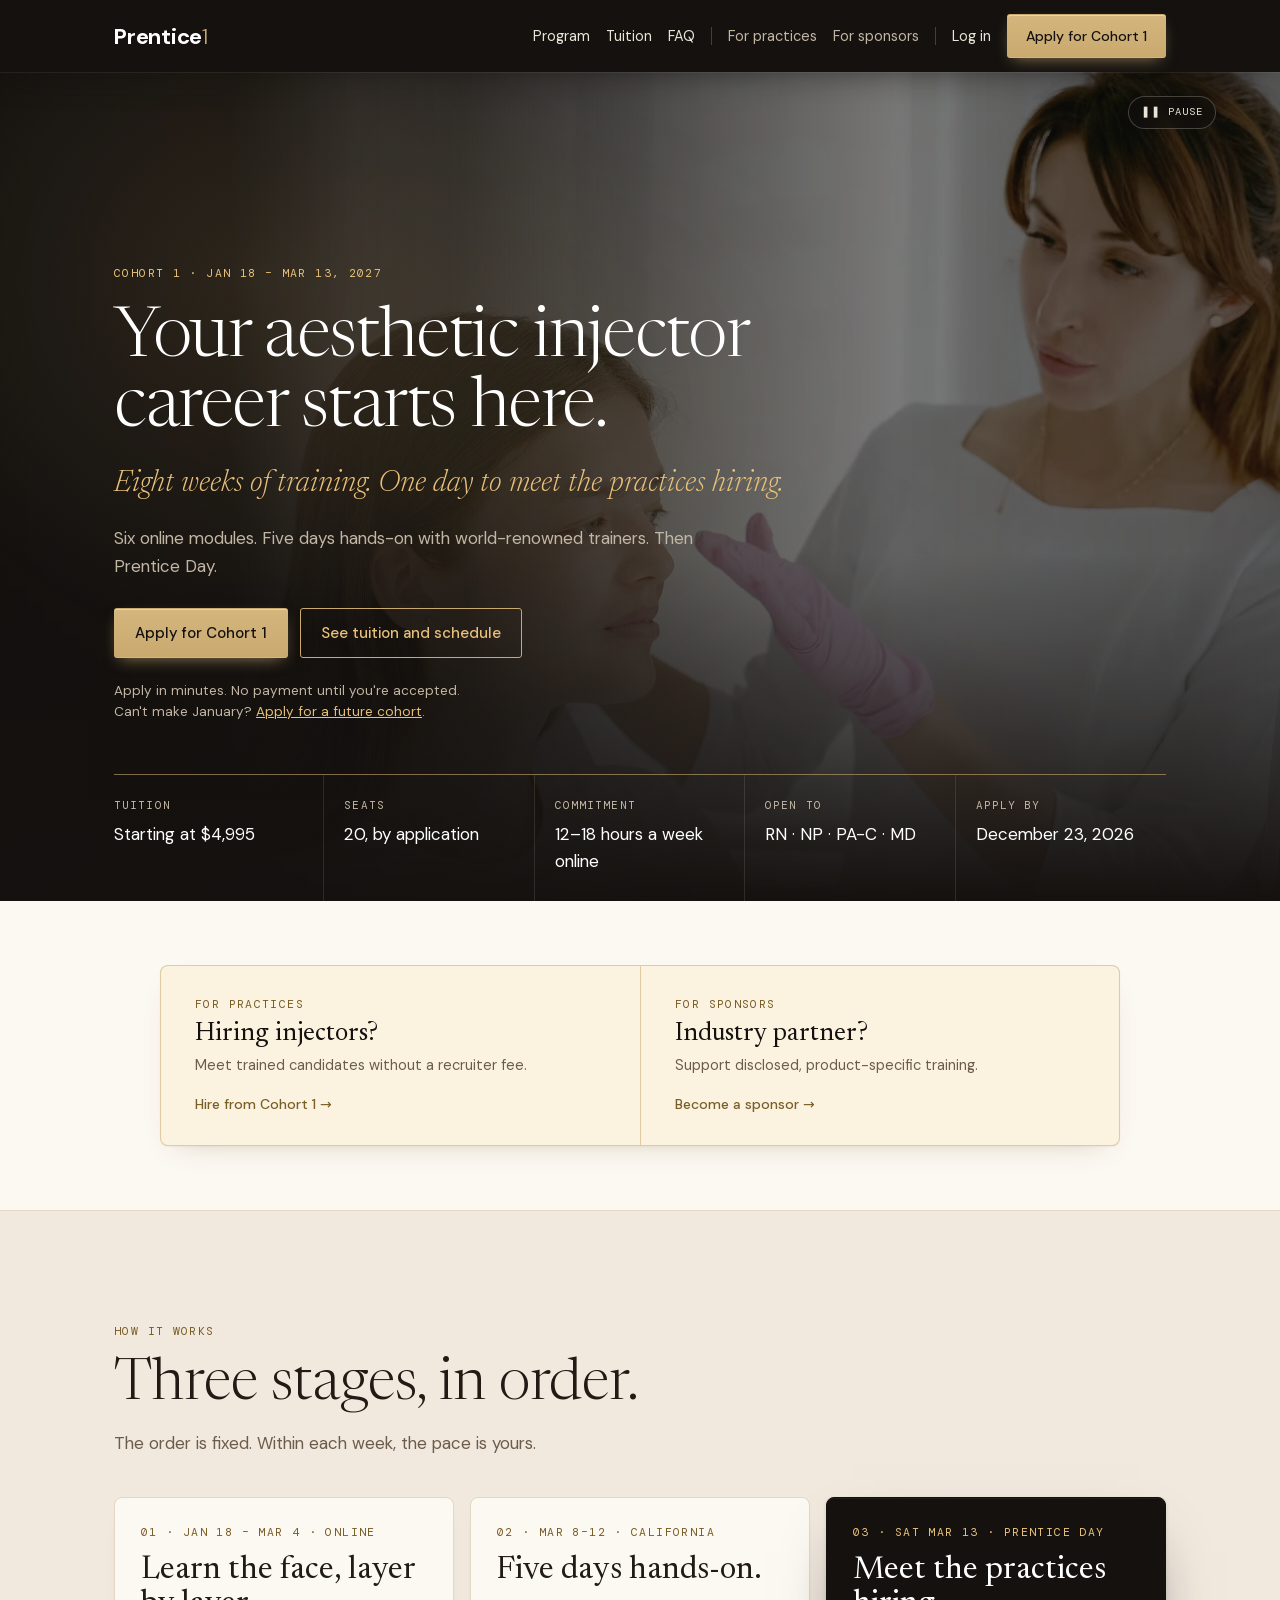
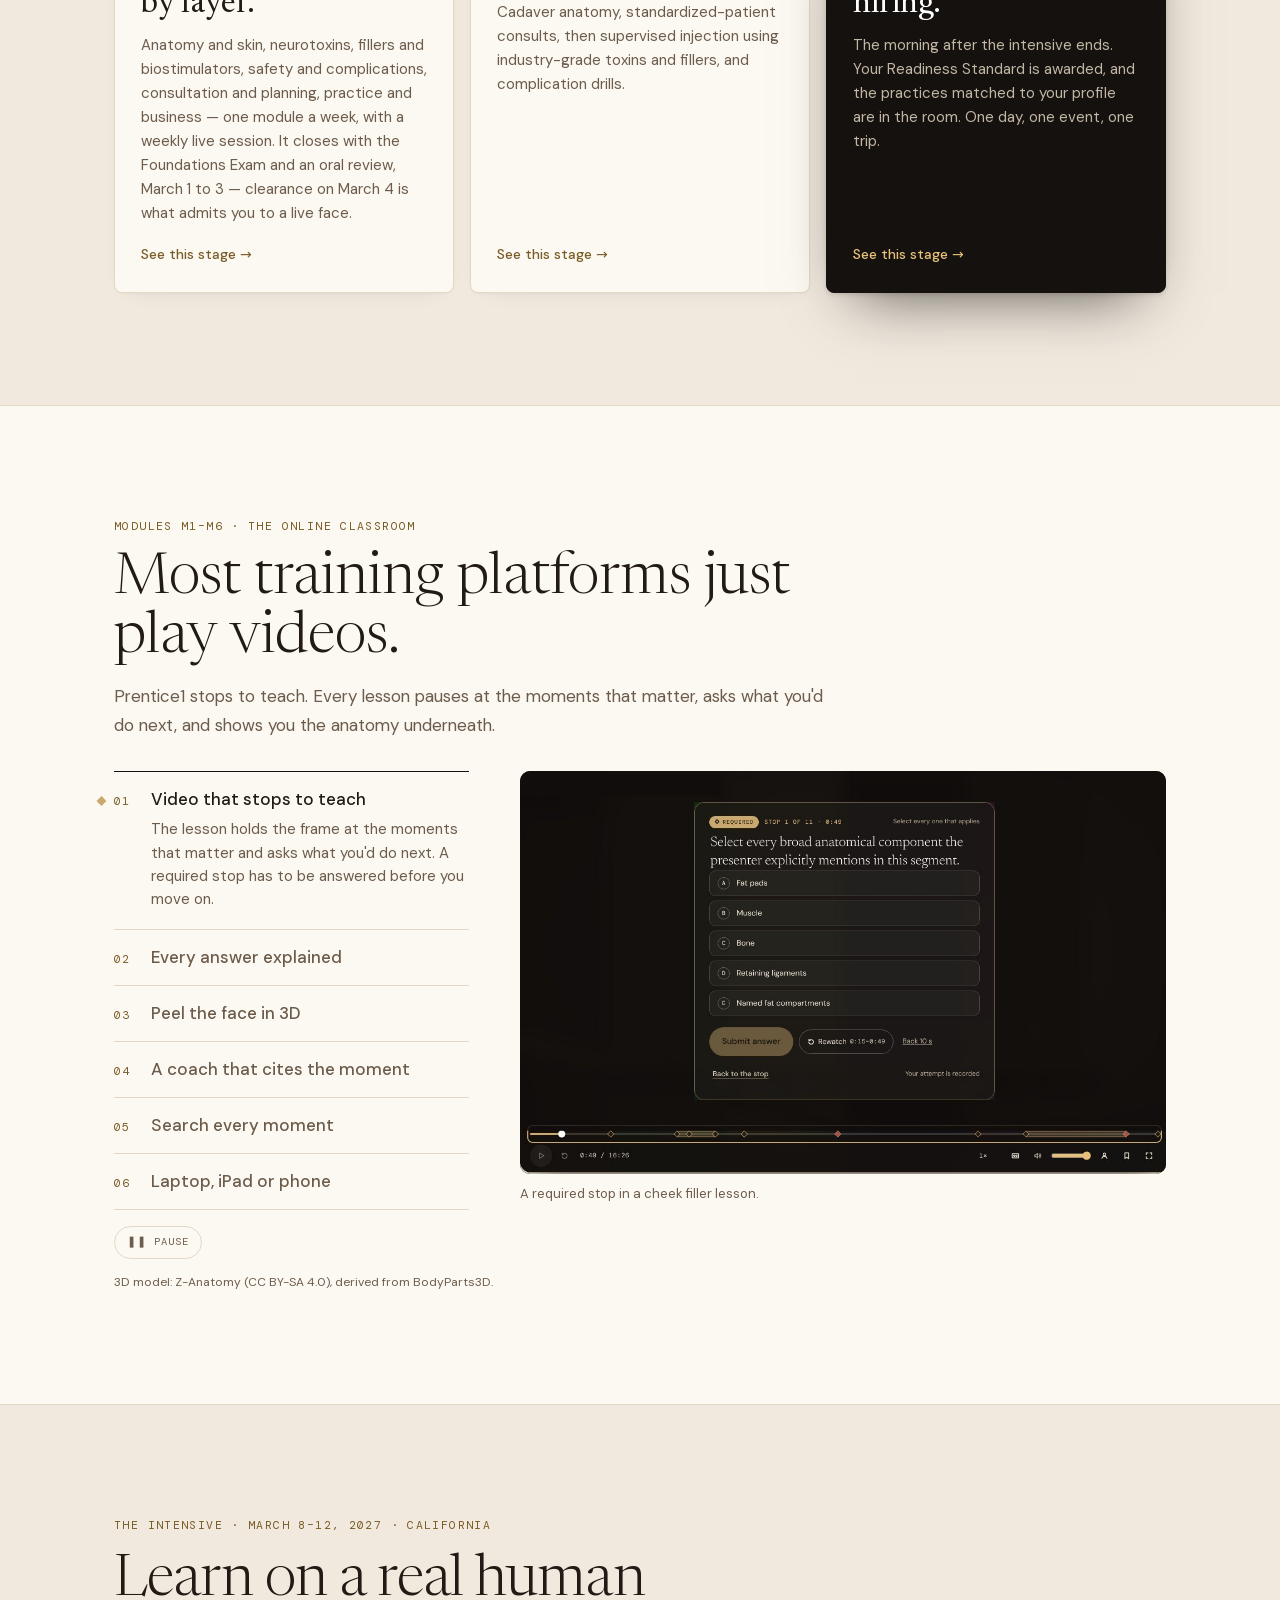
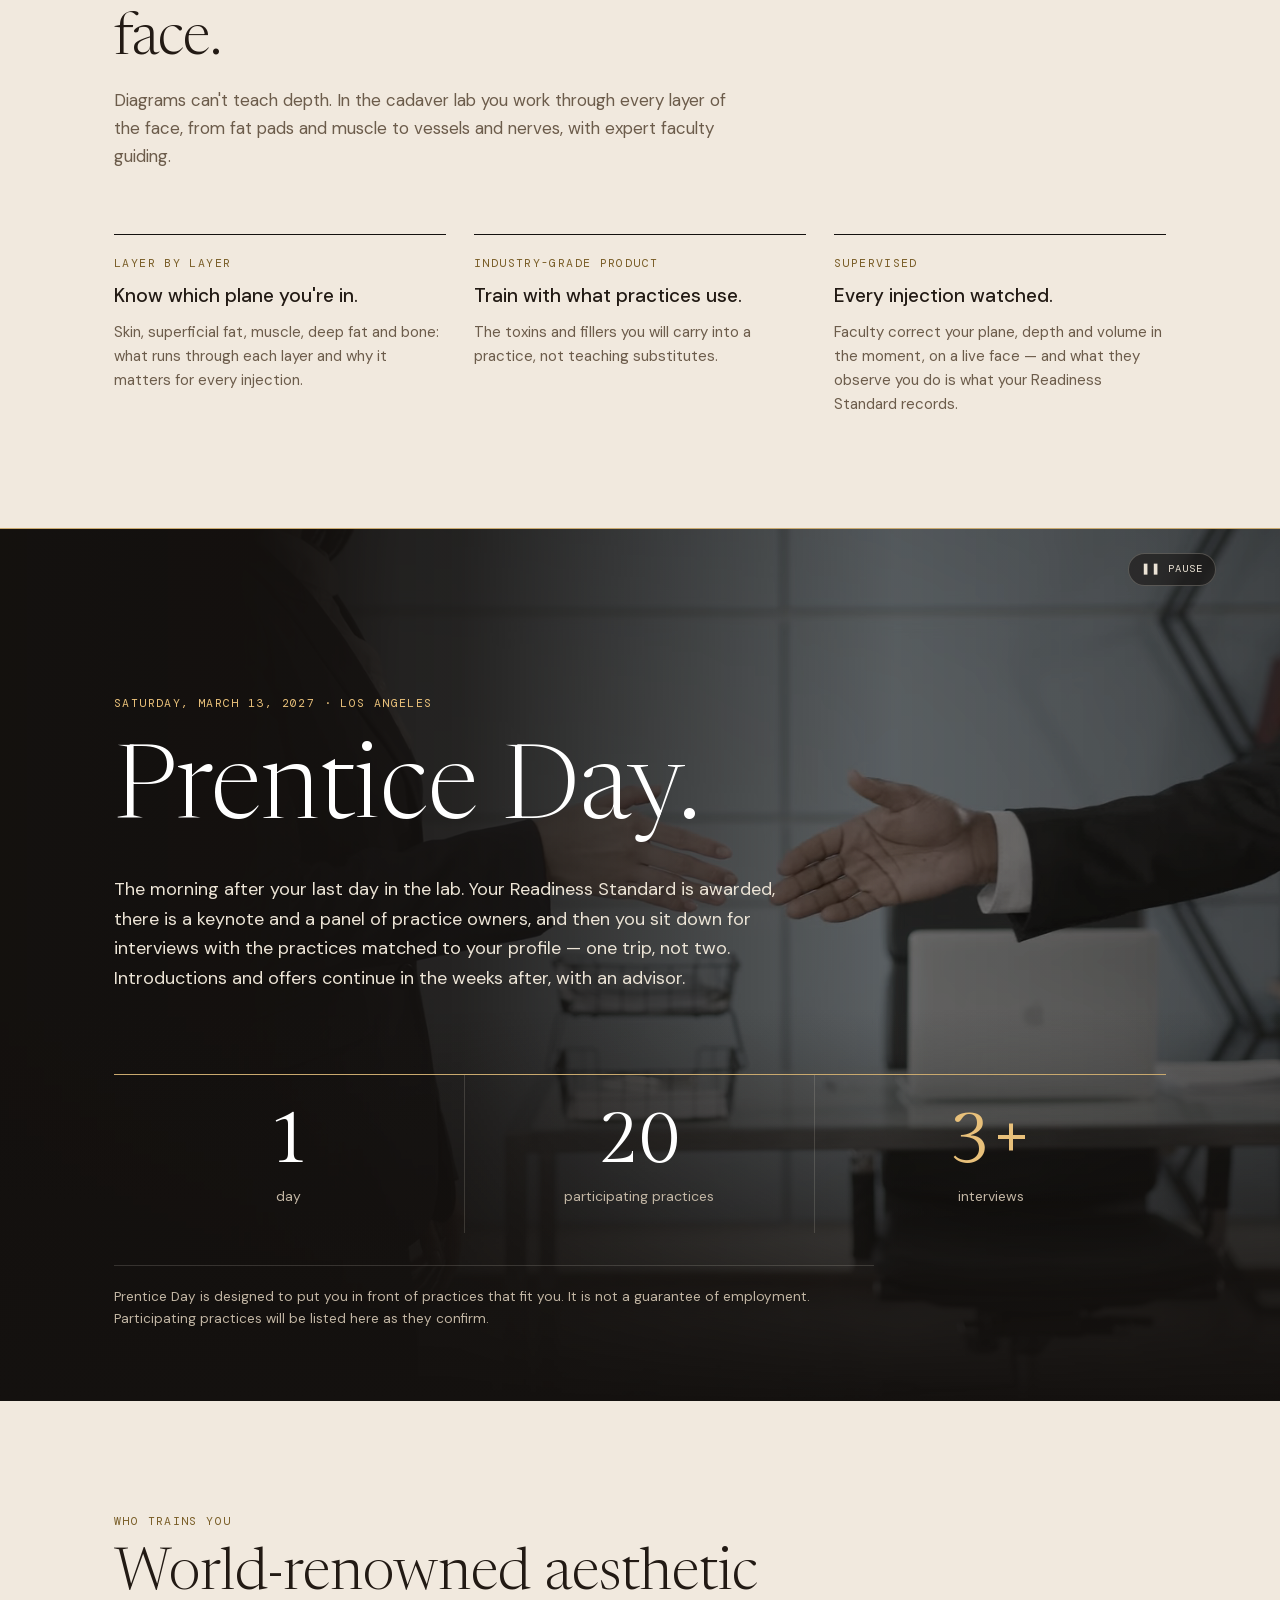
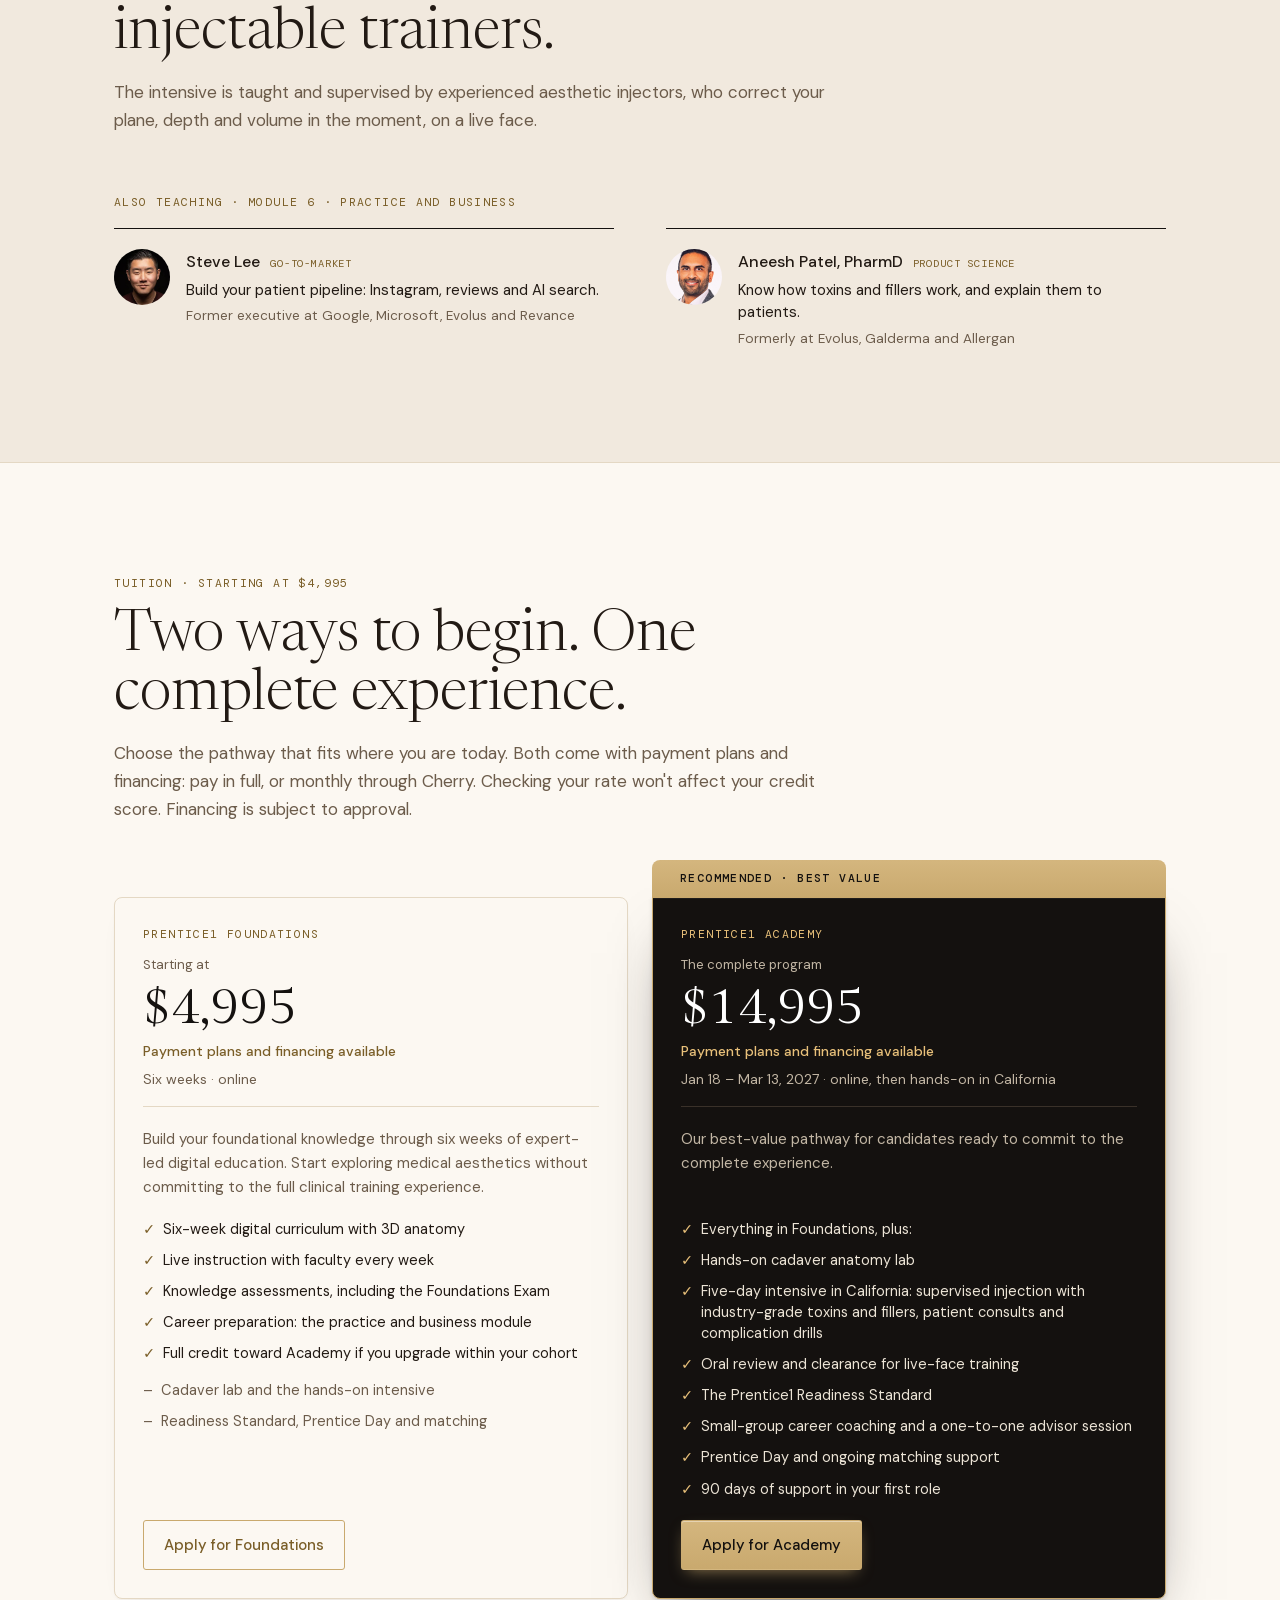
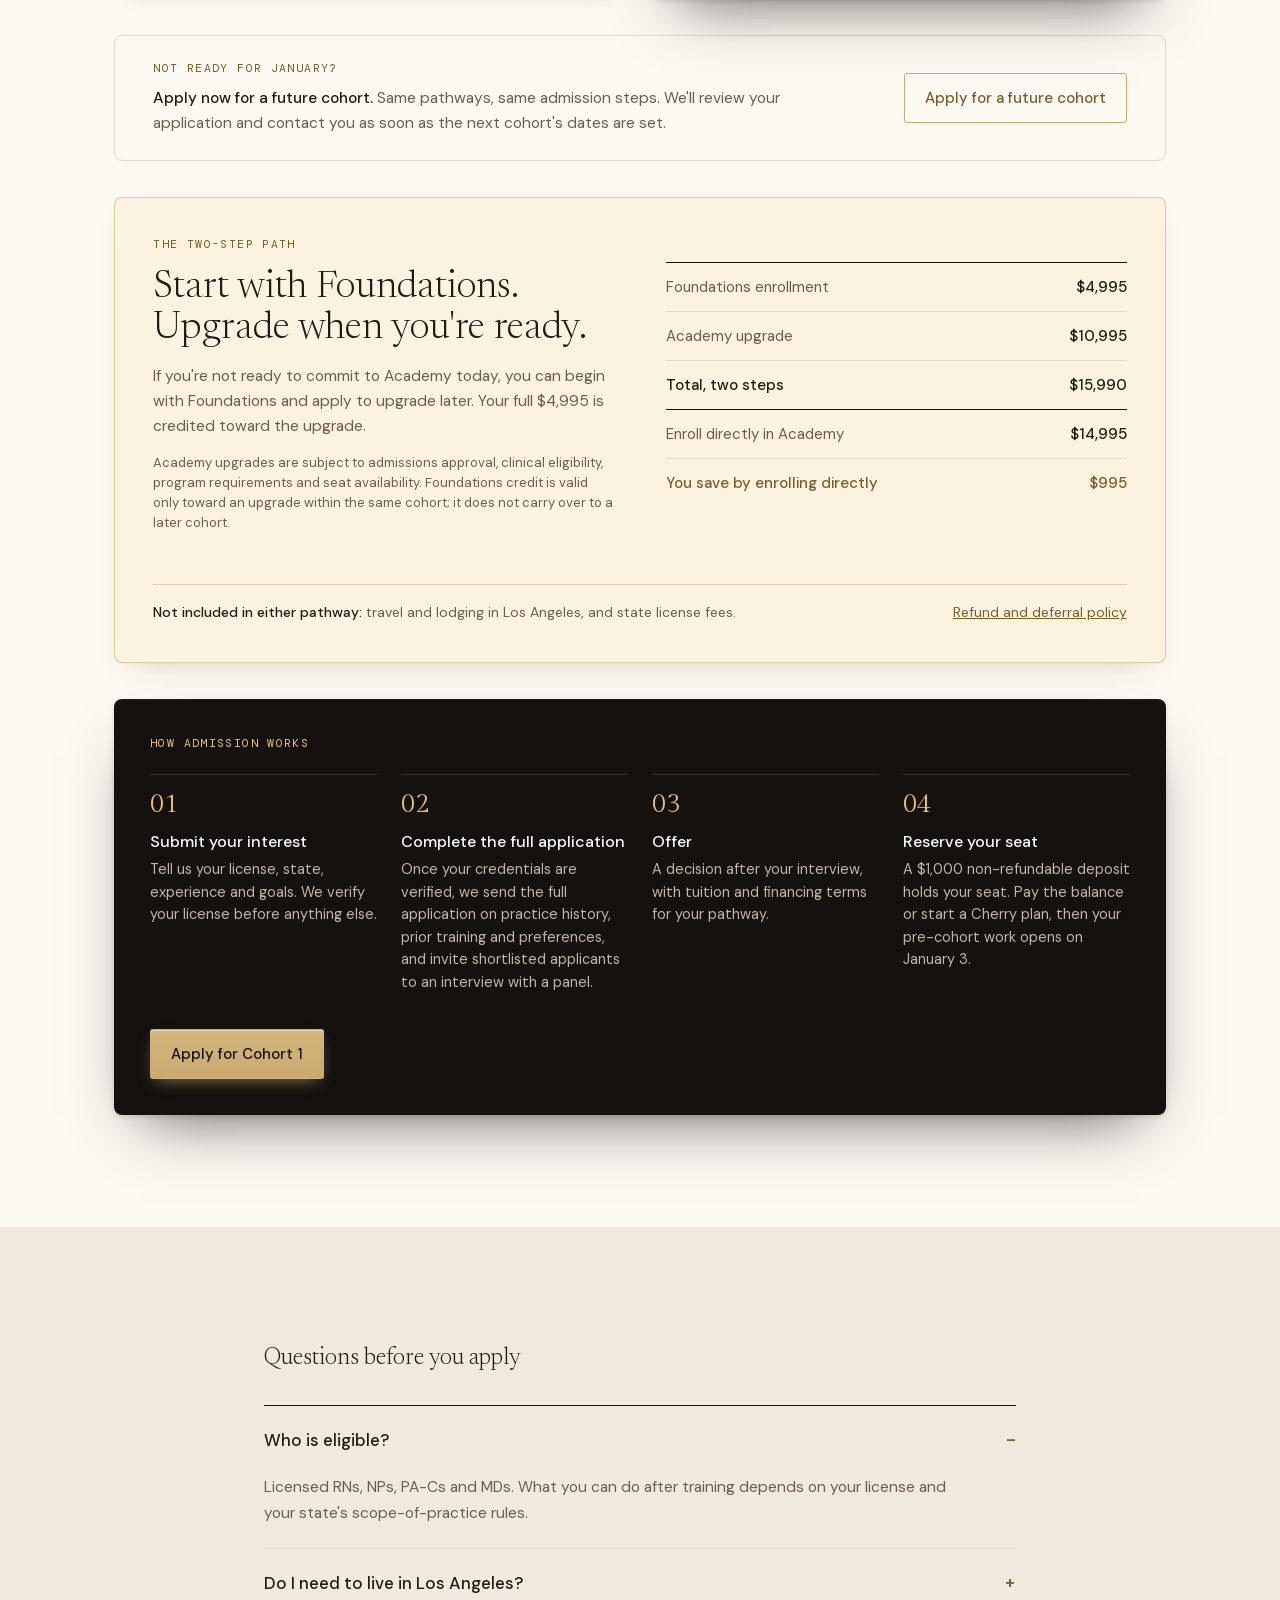
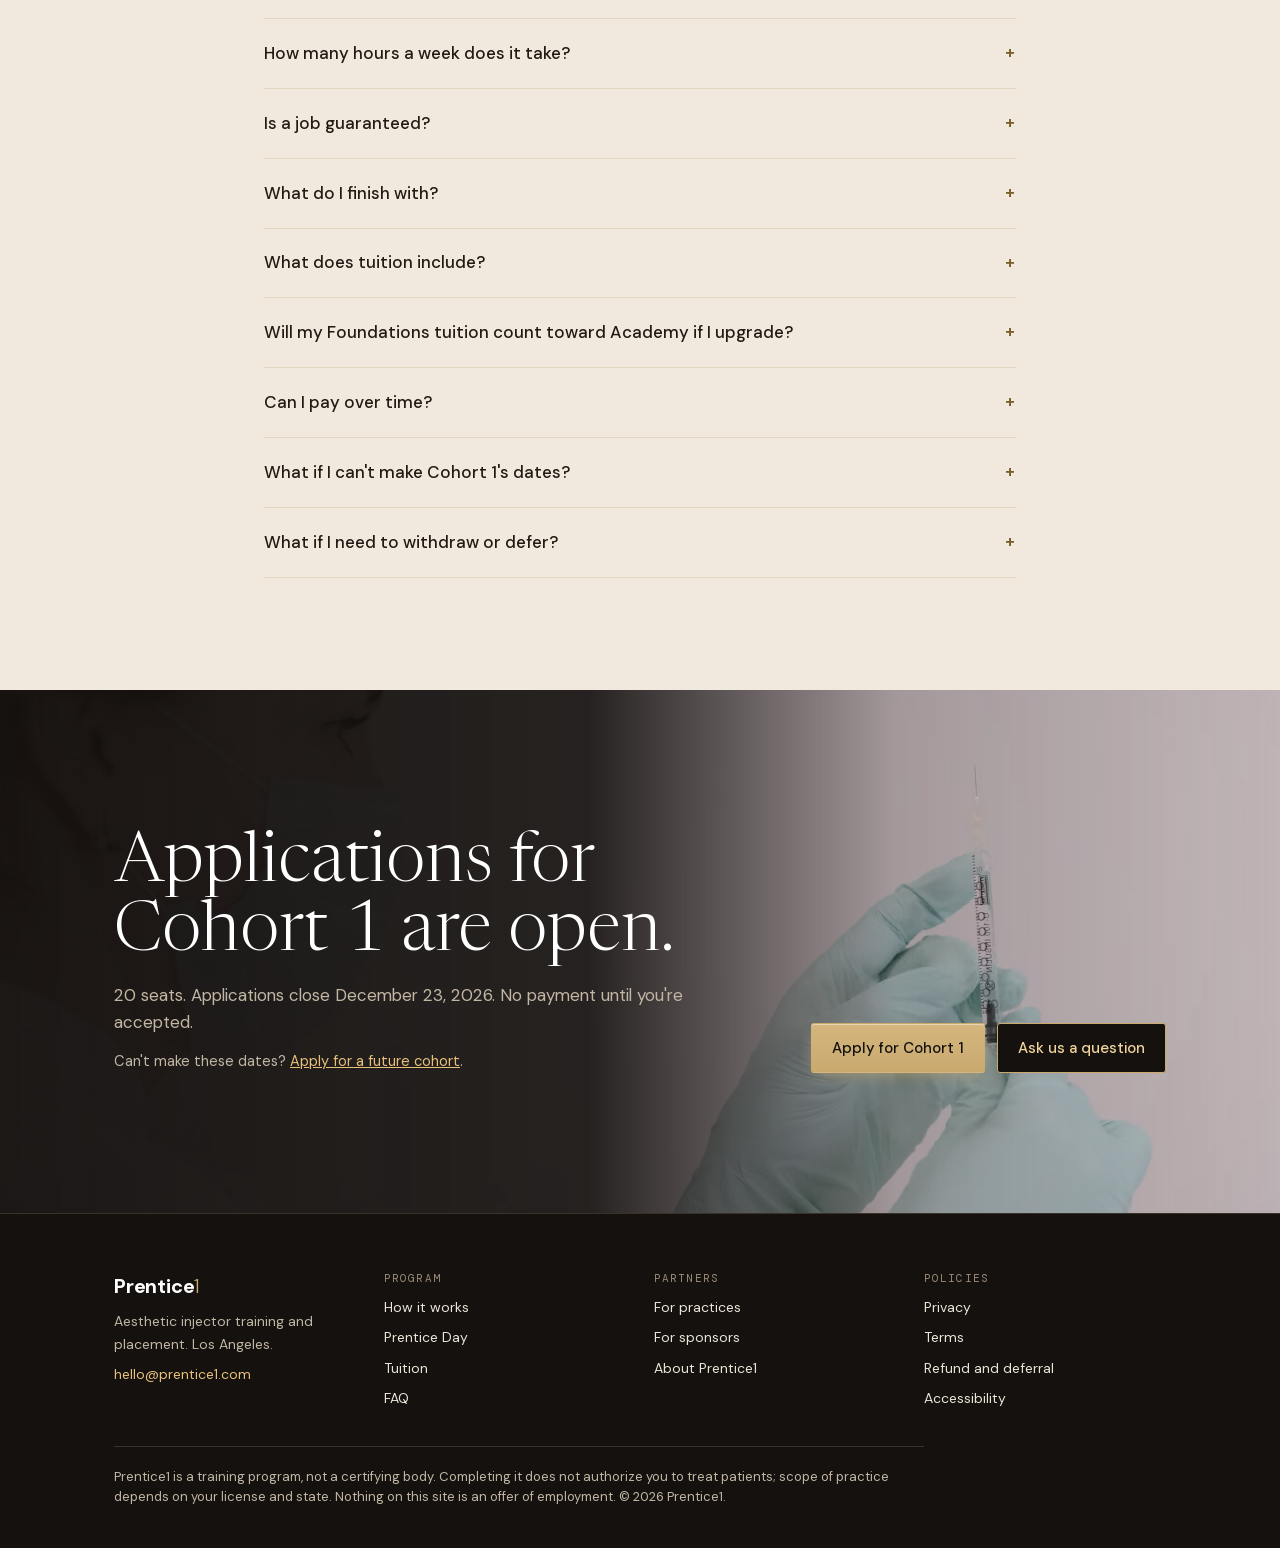
==== commit 83ab35b4: "Remove Dr. Rivkin and the named faculty from the site By the owner's decision, the site no longer na" ====
--- a/index.html
+++ b/index.html
@@ -6,7 +6,7 @@
 <meta name="theme-color" content="#14110F">
 
 <title>Prentice1 · Aesthetic injector training and placement, Los Angeles</title>
-<meta name="description" content="An aesthetic injector program in three stages: six online modules closing with a proctored exam and oral review, five days hands-on in California with Dr. Alexander Rivkin, then Prentice Day with the practices hiring. Cohort 1 starts January 18, 2027.">
+<meta name="description" content="An aesthetic injector program in three stages: six online modules closing with a proctored exam and oral review, five days hands-on in California with world-renowned aesthetic injectable trainers, then Prentice Day with the practices hiring. Cohort 1 starts January 18, 2027.">
 <link rel="canonical" href="https://prentice1.com/">
 
 <meta property="og:type" content="website">
@@ -136,7 +136,7 @@
         <div class="eyebrow eyebrow--on-dark">COHORT 1 · JAN 18 – MAR 13, 2027</div>
         <h1 class="hero__h1">Your aesthetic injector career starts here.</h1>
         <p class="hero__sub">Eight weeks of training. One day to meet the practices hiring.</p>
-        <p class="hero__lede">Six online modules. Five days hands-on with Dr. Rivkin. Then Prentice Day.</p>
+        <p class="hero__lede">Six online modules. Five days hands-on with world-renowned trainers. Then Prentice Day.</p>
         <div class="hero__actions">
           <a class="btn btn--gold" href="/apply/">Apply for Cohort 1</a>
           <a class="btn btn--outline" href="#tuition">See tuition and schedule</a>
@@ -192,7 +192,7 @@
         <a class="phase-card rv" href="#live-week">
           <div class="eyebrow">02 · MAR 8–12 · CALIFORNIA</div>
           <h3>Five days hands-on.</h3>
-          <p>Cadaver anatomy, standardized-patient consults, then supervised injection with Dr. Rivkin using industry-grade toxins and fillers, and complication drills.</p>
+          <p>Cadaver anatomy, standardized-patient consults, then supervised injection using industry-grade toxins and fillers, and complication drills.</p>
           <span class="go">See this stage →</span>
         </a>
         <a class="phase-card phase-card--dark rv" href="#placement">
@@ -302,19 +302,8 @@
       <div class="sec-head sec-head--narrow rv">
         <div class="eyebrow">THE INTENSIVE · MARCH 8–12, 2027 · CALIFORNIA</div>
         <h2 class="h2--big">Learn on a real human face.</h2>
-        <p class="lede">Diagrams can't teach depth. In the cadaver lab you work through every layer of the face, from fat pads and muscle to vessels and nerves, with Dr. Rivkin guiding.</p>
-      </div>
-      <figure class="group-fig unveil">
-        <div class="frame frame--wide">
-          <video data-bgv autoplay muted loop playsinline preload="metadata"
-                 poster="/assets/img/rivkin-poster.jpg"
-                 aria-label="Dr. Alexander Rivkin assessing a patient before treatment">
-            <source src="/assets/video/rivkin.webm" type="video/webm">
-            <source src="/assets/video/rivkin.mp4" type="video/mp4">
-          </video>
-        </div>
-        <figcaption>Dr. Rivkin assessing a patient before treatment.</figcaption>
-      </figure>
+        <p class="lede">Diagrams can't teach depth. In the cadaver lab you work through every layer of the face, from fat pads and muscle to vessels and nerves, with expert faculty guiding.</p>
+      </div>
       <div class="feature-grid">
         <div class="feature rv">
           <div class="eyebrow">LAYER BY LAYER</div>
@@ -363,75 +352,12 @@
   <!-- 7 · Who trains you --------------------------------------------------- -->
   <section class="section">
     <div class="wrap stack-36">
-      <div class="eyebrow">WHO TRAINS YOU</div>
-
-      <div class="rivkin">
-        <div class="rivkin__photo unveil">
-          <img src="/assets/img/rivkinPortrait.jpg" width="800" height="1000" loading="lazy" decoding="async"
-               alt="Dr. Alexander Rivkin">
-        </div>
-        <div class="rivkin__body rv">
-          <h2 class="rivkin__name">Alexander Rivkin, MD</h2>
-          <p class="rivkin__lead">Creator of the Prentice1 curriculum and lead trainer, online and live in Los Angeles.</p>
-          <ul class="creds">
-            <li>More than 20 years in non-surgical aesthetics</li>
-            <li>Pioneered and popularized the non-surgical rhinoplasty</li>
-            <li>Lead investigator on FDA and NIH clinical trials</li>
-            <li>MD, Yale School of Medicine. BA, Columbia University</li>
-          </ul>
-        </div>
-      </div>
-
-      <figure class="group-fig unveil">
-        <img src="/assets/img/faculty/group.jpg" width="2200" height="1467" loading="lazy" decoding="async"
-             alt="Dr. Alexander Rivkin with three members of the Prentice1 faculty in white coats">
-        <figcaption>Dr. Rivkin and the faculty who supervise the intensive.</figcaption>
-      </figure>
-
-      <div class="carousel" data-carousel>
-        <div class="carousel__head">
-          <div class="eyebrow">ADDITIONAL FACULTY</div>
-          <div class="carousel__ctrls">
-            <div class="carousel__dots">
-              <button class="dot is-on" data-carousel-dot type="button" aria-label="Show faculty member 1" aria-current="true"></button>
-              <button class="dot" data-carousel-dot type="button" aria-label="Show faculty member 2" aria-current="false"></button>
-              <button class="dot" data-carousel-dot type="button" aria-label="Show faculty member 3" aria-current="false"></button>
-              <button class="dot" data-carousel-dot type="button" aria-label="Show faculty member 4" aria-current="false"></button>
-            </div>
-            <button class="carousel__btn" data-carousel-prev type="button" aria-label="Previous faculty member">←</button>
-            <button class="carousel__btn" data-carousel-next type="button" aria-label="Next faculty member">→</button>
-          </div>
-        </div>
-        <div class="carousel__track" data-carousel-track role="region" aria-label="Additional faculty" tabindex="0">
-          <article class="fac-card">
-            <img src="/assets/img/faculty/stefanie.jpg" width="393" height="591" loading="lazy" decoding="async" alt="Stefanie, RN">
-            <div class="fac-card__body">
-              <div class="fac-card__head"><span class="fac-card__name">Stefanie</span><span class="fac-card__cred">RN</span></div>
-              <p>Two decades in nonsurgical aesthetics; ten years at Westside Aesthetics, Los Angeles.</p>
-            </div>
-          </article>
-          <article class="fac-card">
-            <img src="/assets/img/faculty/maryam.jpg" width="393" height="591" loading="lazy" decoding="async" alt="Maryam, PA">
-            <div class="fac-card__body">
-              <div class="fac-card__head"><span class="fac-card__name">Maryam</span><span class="fac-card__cred">PA</span></div>
-              <p>Injection specialist at RIVKIN Aesthetics since 2008.</p>
-            </div>
-          </article>
-          <article class="fac-card">
-            <img src="/assets/img/faculty/bahareh.jpg" width="393" height="593" loading="lazy" decoding="async" alt="Bahareh, PA">
-            <div class="fac-card__body">
-              <div class="fac-card__head"><span class="fac-card__name">Bahareh</span><span class="fac-card__cred">PA</span></div>
-              <p>Facial balancing, including high-risk areas: noses, temples and tear troughs.</p>
-            </div>
-          </article>
-          <article class="fac-card">
-            <img src="/assets/img/faculty/presile.jpg" width="393" height="591" loading="lazy" decoding="async" alt="Presile, FNP-C">
-            <div class="fac-card__body">
-              <div class="fac-card__head"><span class="fac-card__name">Presile</span><span class="fac-card__cred">FNP-C</span></div>
-              <p>Trained under Dr. Rivkin at RIVKIN Aesthetics; focused on skin and subtle results.</p>
-            </div>
-          </article>
-        </div>
+      <!-- The named lead trainer, the faculty photo and the faculty carousel were removed
+           (owner, 2026-10-30); trainers are described, not named. -->
+      <div class="sec-head rv">
+        <div class="eyebrow">WHO TRAINS YOU</div>
+        <h2>World-renowned aesthetic injectable trainers.</h2>
+        <p class="lede">The intensive is taught and supervised by experienced aesthetic injectors, who correct your plane, depth and volume in the moment, on a live face.</p>
       </div>
 
       <div class="also">
--- a/assets/css/site.css
+++ b/assets/css/site.css
@@ -569,8 +569,7 @@
 .features__n { font-family: var(--mono); font-size: 11.5px; font-weight: 400; letter-spacing: 0.1em; color: var(--gold-deep); flex: none; width: 2.2em; }
 .features__b { font-size: 15px; line-height: 1.55; color: var(--ink-2); padding-left: calc(2.2em * 11.5 / 15 + var(--s-4)); max-width: 52ch; }
 .features__fig { margin: var(--s-3) 0 0; display: flex; flex-direction: column; gap: var(--s-3); min-width: 0; }
-.features__fig figcaption,
-.group-fig figcaption { font-size: 13px; color: var(--ink-2); }
+.features__fig figcaption { font-size: 13px; color: var(--ink-2); }
 
 /* Every capture sits in the same 16:10 box, so the stage never changes height
    between features. No border or shadow: each capture runs to the edge of
@@ -629,13 +628,6 @@
   .features--on .features__stage { order: -1; }
 }
 
-.frame { position: relative; width: 100%; overflow: hidden; background: var(--charcoal); box-shadow: var(--shadow-media); }
-.frame video { position: absolute; inset: 0; width: 100%; height: 100%; object-fit: cover; }
-/* Dr. Rivkin's assessment clip, full width in the intensive. 21:9 matches the
-   group photo it replaced there; 38% keeps both gloved hands and her face in. */
-.frame--wide { aspect-ratio: 21 / 9; border-radius: var(--r-card); background: var(--stage); }
-.frame--wide video { object-position: 50% 38%; }
-@media (max-width: 640px) { .frame--wide { aspect-ratio: 4 / 3; } }
 
 /* ============================================================================
    Live week
@@ -722,71 +714,6 @@
 /* ============================================================================
    Who trains you
    ========================================================================= */
-
-/* The faculty group photo sits under Dr. Rivkin, before the faculty carousel. */
-.group-fig { margin: 0; display: flex; flex-direction: column; gap: var(--s-3); }
-.group-fig img {
-  width: 100%; height: auto; aspect-ratio: 21 / 9; object-fit: cover; object-position: center 22%;
-  border-radius: var(--r-card); box-shadow: var(--shadow-media);
-}
-
-.rivkin {
-  display: flex; flex-wrap: wrap; gap: clamp(28px, 4vw, 56px); align-items: stretch;
-  border-top: 2px solid var(--charcoal); padding-top: var(--s-9);
-}
-.rivkin__photo {
-  flex: 1 1 320px; min-width: 0; max-width: 460px; min-height: 420px;
-  position: relative; border-radius: var(--r-card); overflow: hidden; background: var(--rule);
-}
-.rivkin__photo img { position: absolute; inset: 0; width: 100%; height: 100%; object-fit: cover; object-position: center 18%; }
-.rivkin__body { flex: 1.2 1 400px; min-width: 0; display: flex; flex-direction: column; gap: var(--s-5); }
-.rivkin__name { font-size: clamp(32px, 3.8vw, 52px); line-height: 1; white-space: nowrap; }
-.rivkin__lead { font-size: 17px; color: var(--ink); }
-.creds { list-style: none; margin: var(--s-2) 0 0; padding: 0; border-top: 1px solid var(--rule); }
-.creds li { padding: 11px 0; border-bottom: 1px solid var(--rule); font-size: 15.5px; }
-
-.carousel { display: flex; flex-direction: column; gap: var(--s-6); margin-top: clamp(8px, 2vw, 24px); }
-.carousel__head { display: flex; justify-content: space-between; align-items: center; gap: var(--s-6); flex-wrap: wrap; }
-.carousel__ctrls { display: flex; align-items: center; gap: var(--s-5); }
-.carousel__dots { display: flex; gap: 6px; }
-.dot {
-  width: 6px; height: 6px; border: 0; padding: 0; border-radius: 3px;
-  background: var(--rule); cursor: pointer;
-  transition: width var(--t-fast) var(--ease), background-color var(--t-fast) var(--ease);
-}
-.dot.is-on { width: 22px; background: var(--gold-deep); }
-.carousel__btn {
-  width: 38px; height: 38px; border-radius: 50%;
-  border: 1px solid var(--gold); background: transparent; color: var(--gold-deep);
-  cursor: pointer; font-size: 15px; display: flex; align-items: center; justify-content: center;
-  transition: background-color var(--t-fast) var(--ease);
-}
-.carousel__btn:hover { background: var(--gold-wash); }
-/* No `scroll-behavior: smooth` here, deliberately. Combined with
-   `scroll-snap-type: x mandatory` it deadlocks: snap re-targets the in-flight
-   smooth scroll on every frame and scrollLeft never leaves 0, so the arrows
-   and the auto-advance silently do nothing. site.js passes `behavior` to
-   scrollTo instead, which snaps correctly and still animates. Native touch
-   and trackpad scrolling are unaffected. */
-.carousel__track {
-  display: flex; gap: var(--s-6); overflow-x: auto;
-  scroll-snap-type: x mandatory;
-  scrollbar-width: none;
-  border-top: 1px solid var(--charcoal); padding-top: var(--s-7);
-}
-.carousel__track::-webkit-scrollbar { display: none; }
-.fac-card {
-  flex: 0 0 min(100%, 440px); scroll-snap-align: start;
-  display: grid; grid-template-columns: 140px minmax(0, 1fr);
-  background: var(--cream); border: 1px solid var(--rule);
-  border-radius: var(--r-card); overflow: hidden; box-shadow: var(--shadow-card);
-}
-.fac-card img { width: 140px; height: 180px; object-fit: cover; object-position: center 18%; }
-.fac-card__body { padding: var(--s-7) 22px; display: flex; flex-direction: column; gap: 6px; }
-.fac-card__head { display: flex; align-items: baseline; gap: var(--s-3); flex-wrap: wrap; }
-.fac-card__name { font-family: var(--display); font-weight: 400; font-size: 26px; line-height: 1; color: var(--charcoal); }
-.fac-card__cred { font-family: var(--mono); font-size: 11px; letter-spacing: 0.1em; color: var(--gold-deep); }
-.fac-card p { margin: var(--s-1) 0 0; font-size: 14.5px; line-height: 1.55; color: var(--ink-2); }
 
 .also { display: flex; flex-direction: column; gap: var(--s-6); margin-top: clamp(8px, 2vw, 24px); }
 .also__grid { display: grid; grid-template-columns: repeat(auto-fit, minmax(min(100%, 380px), 1fr)); gap: var(--s-7) clamp(28px, 4vw, 56px); }
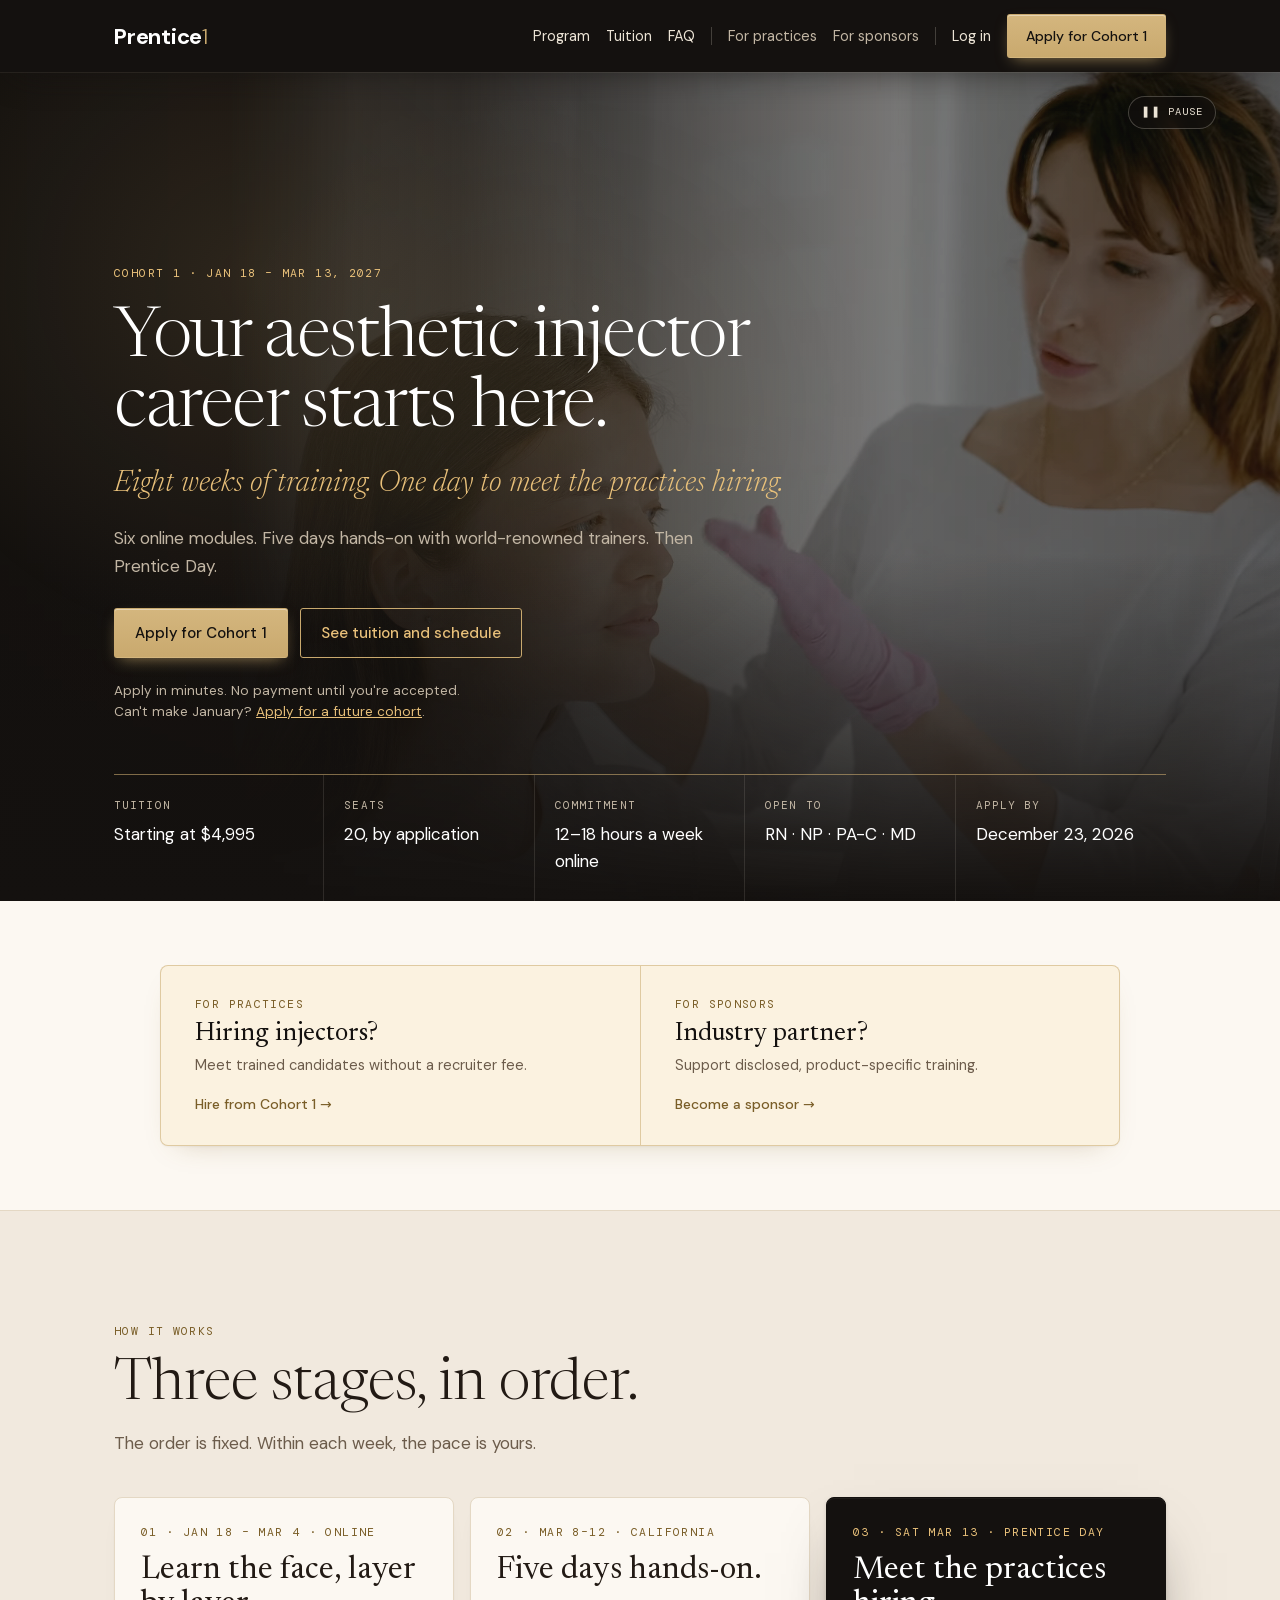
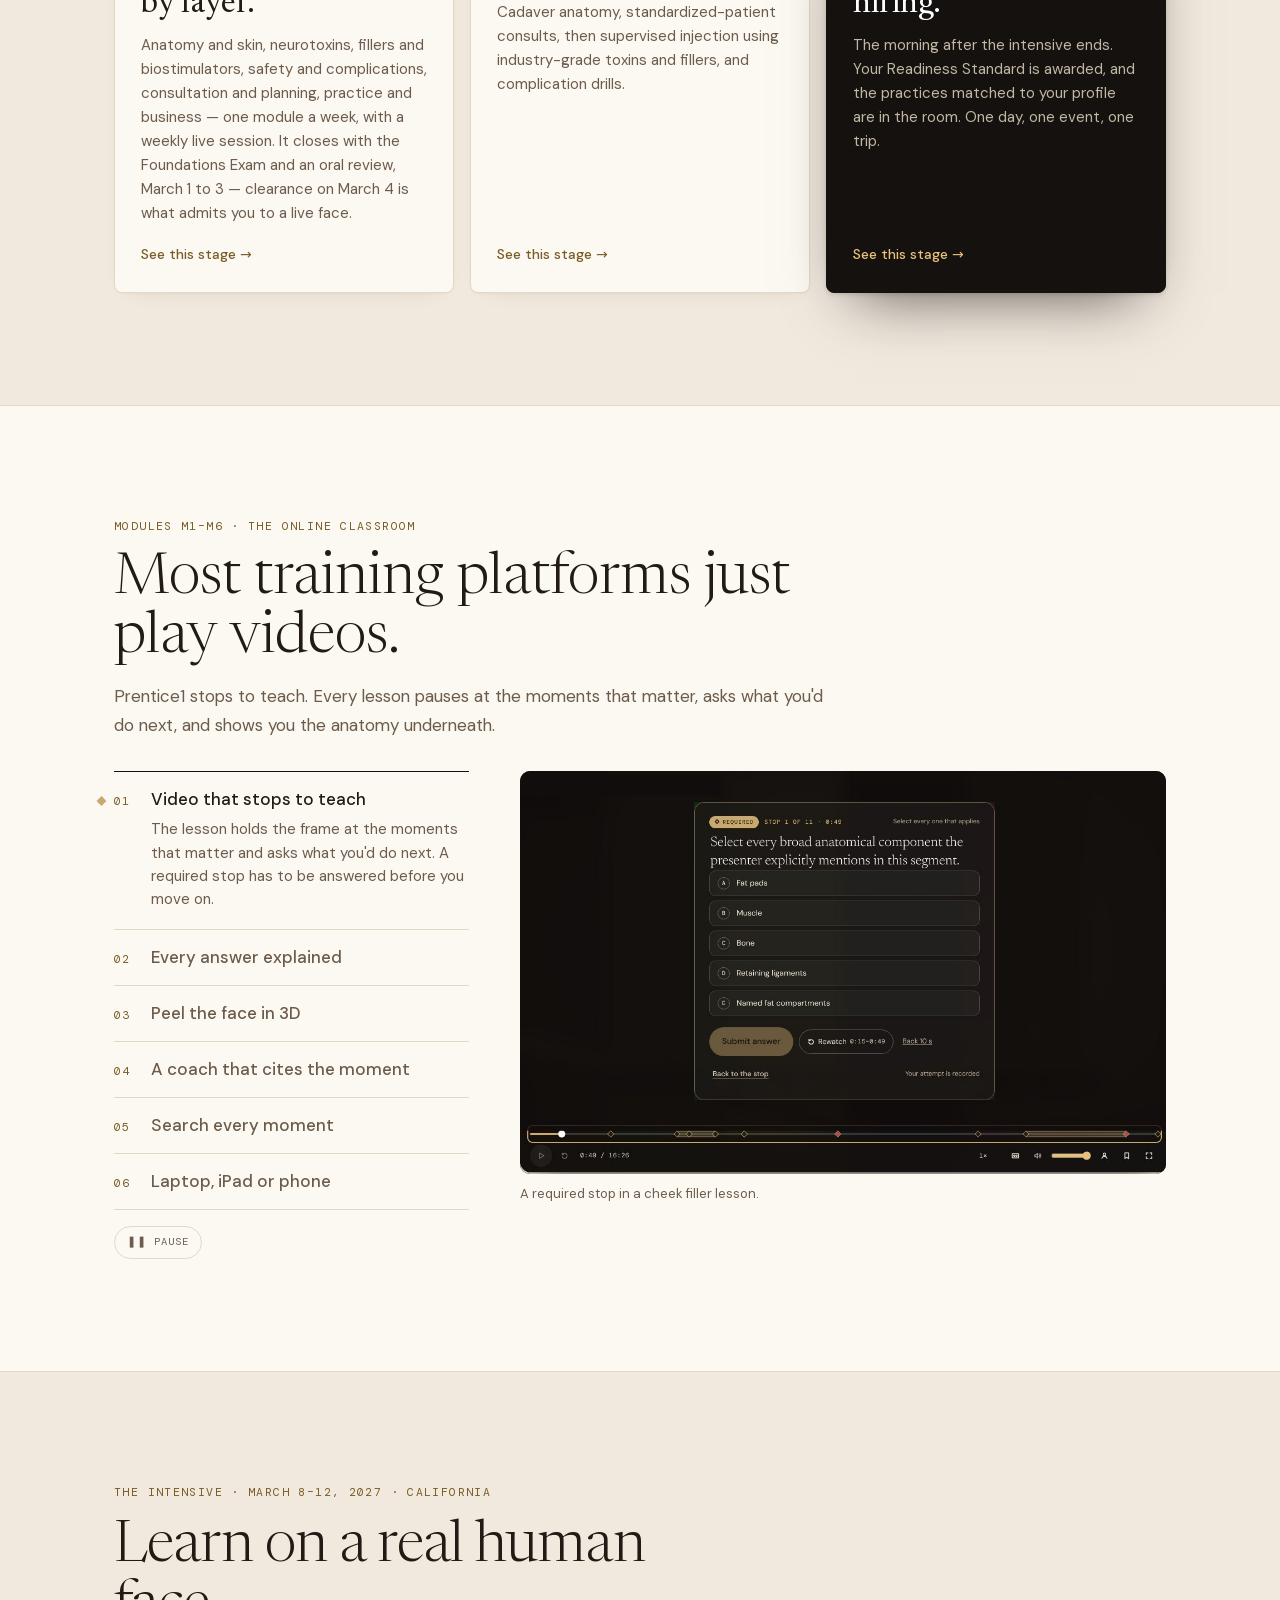
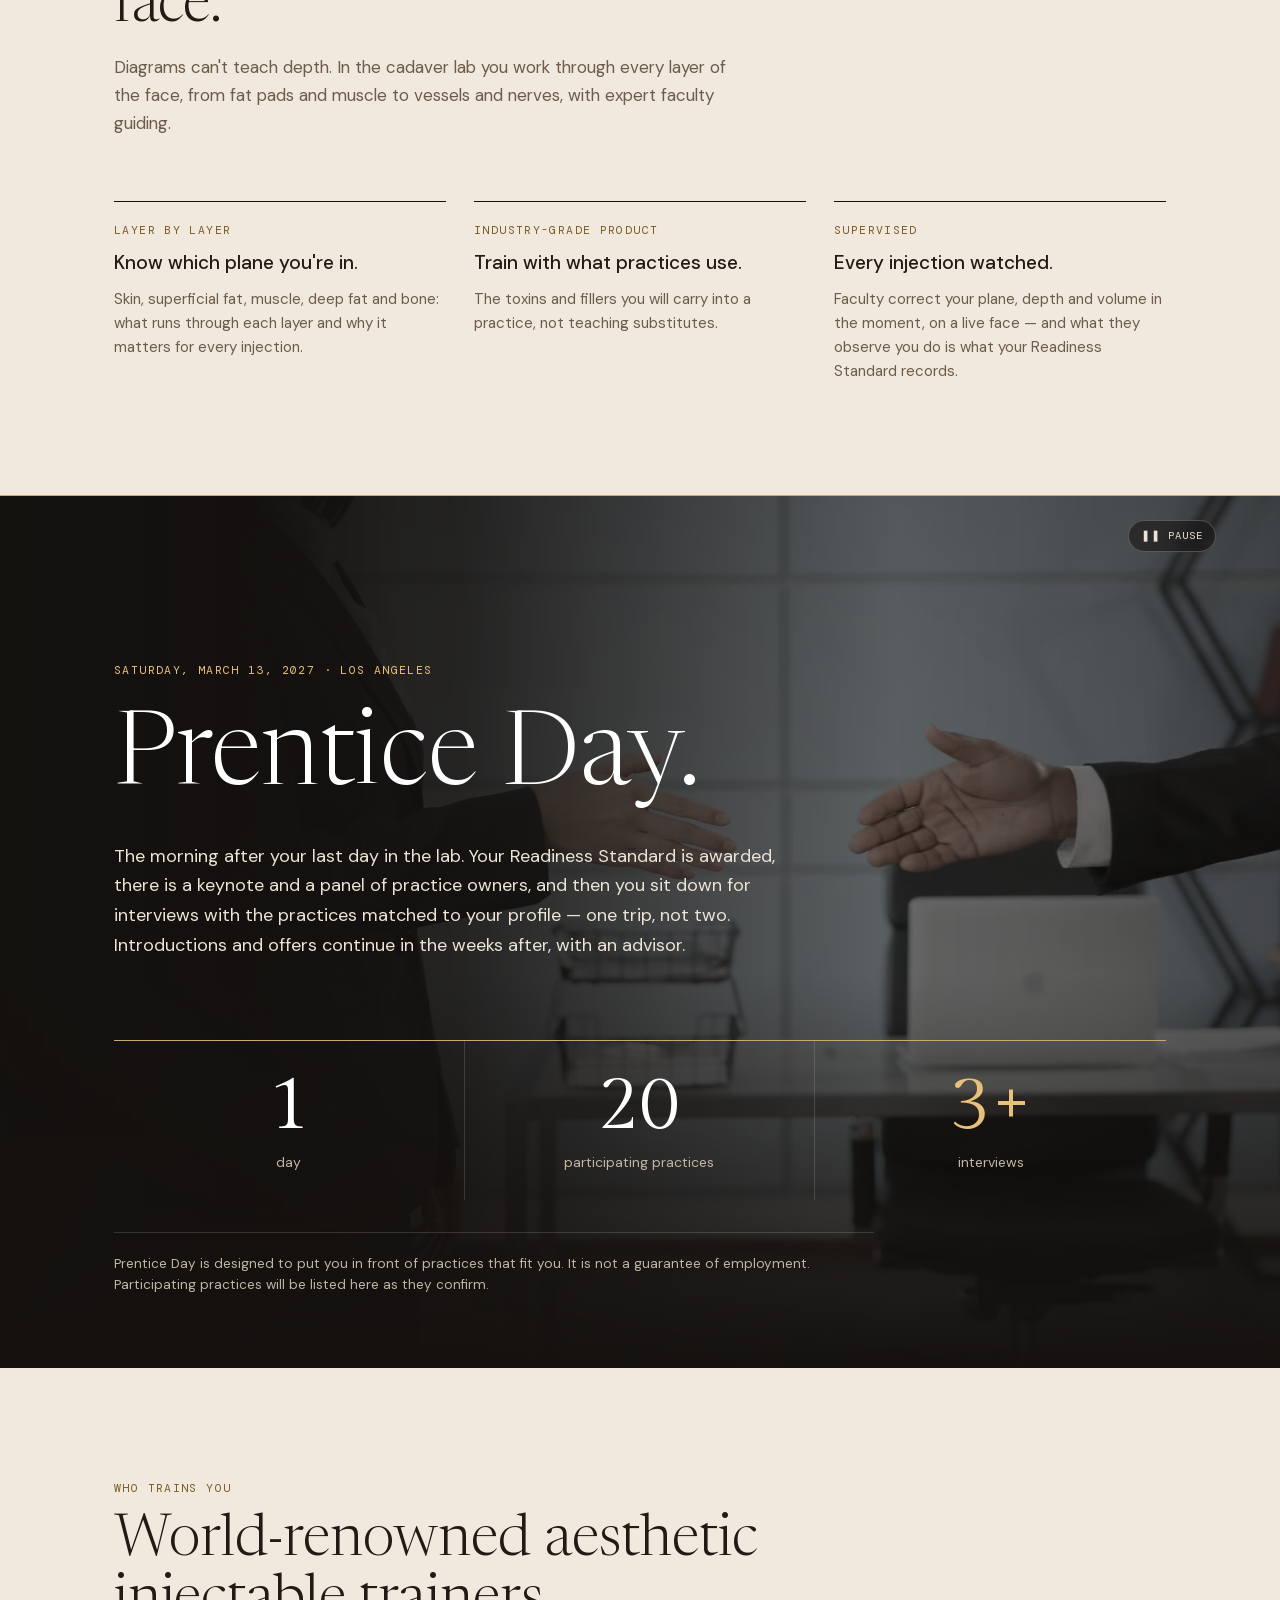
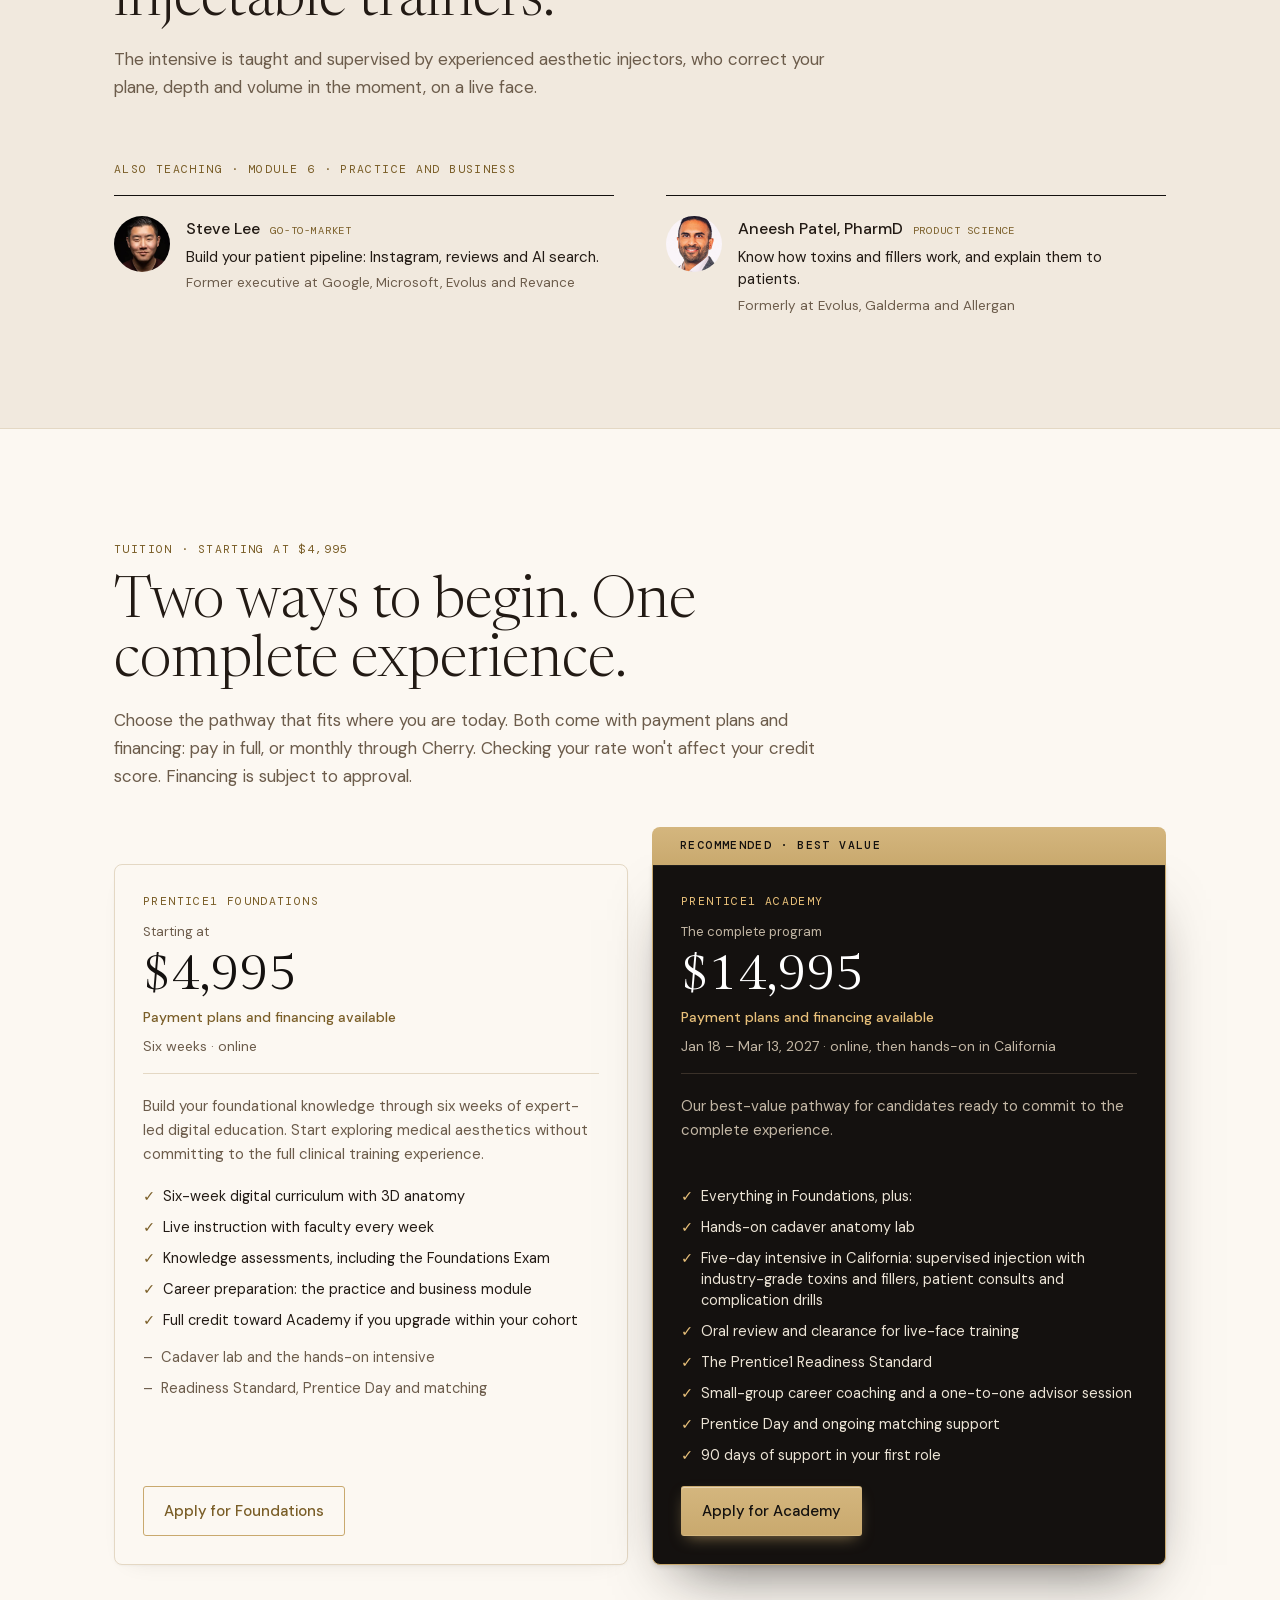
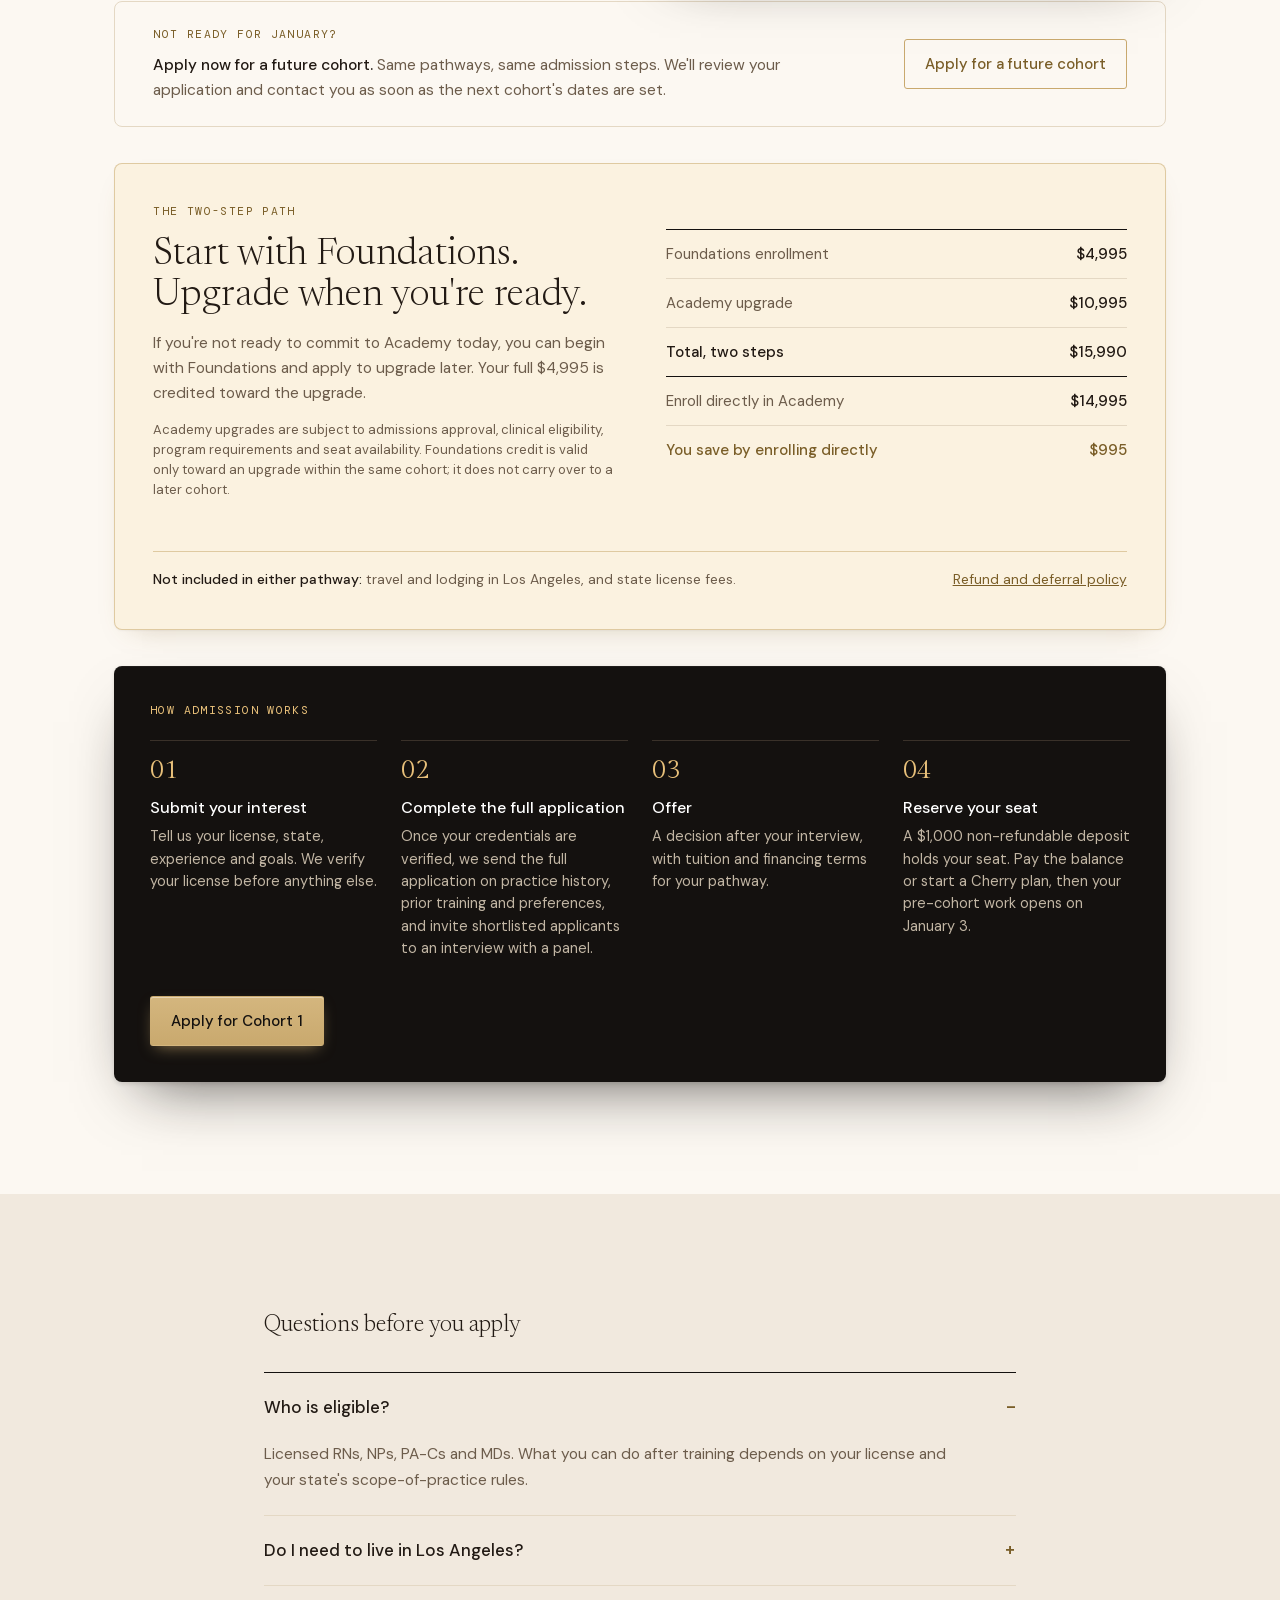
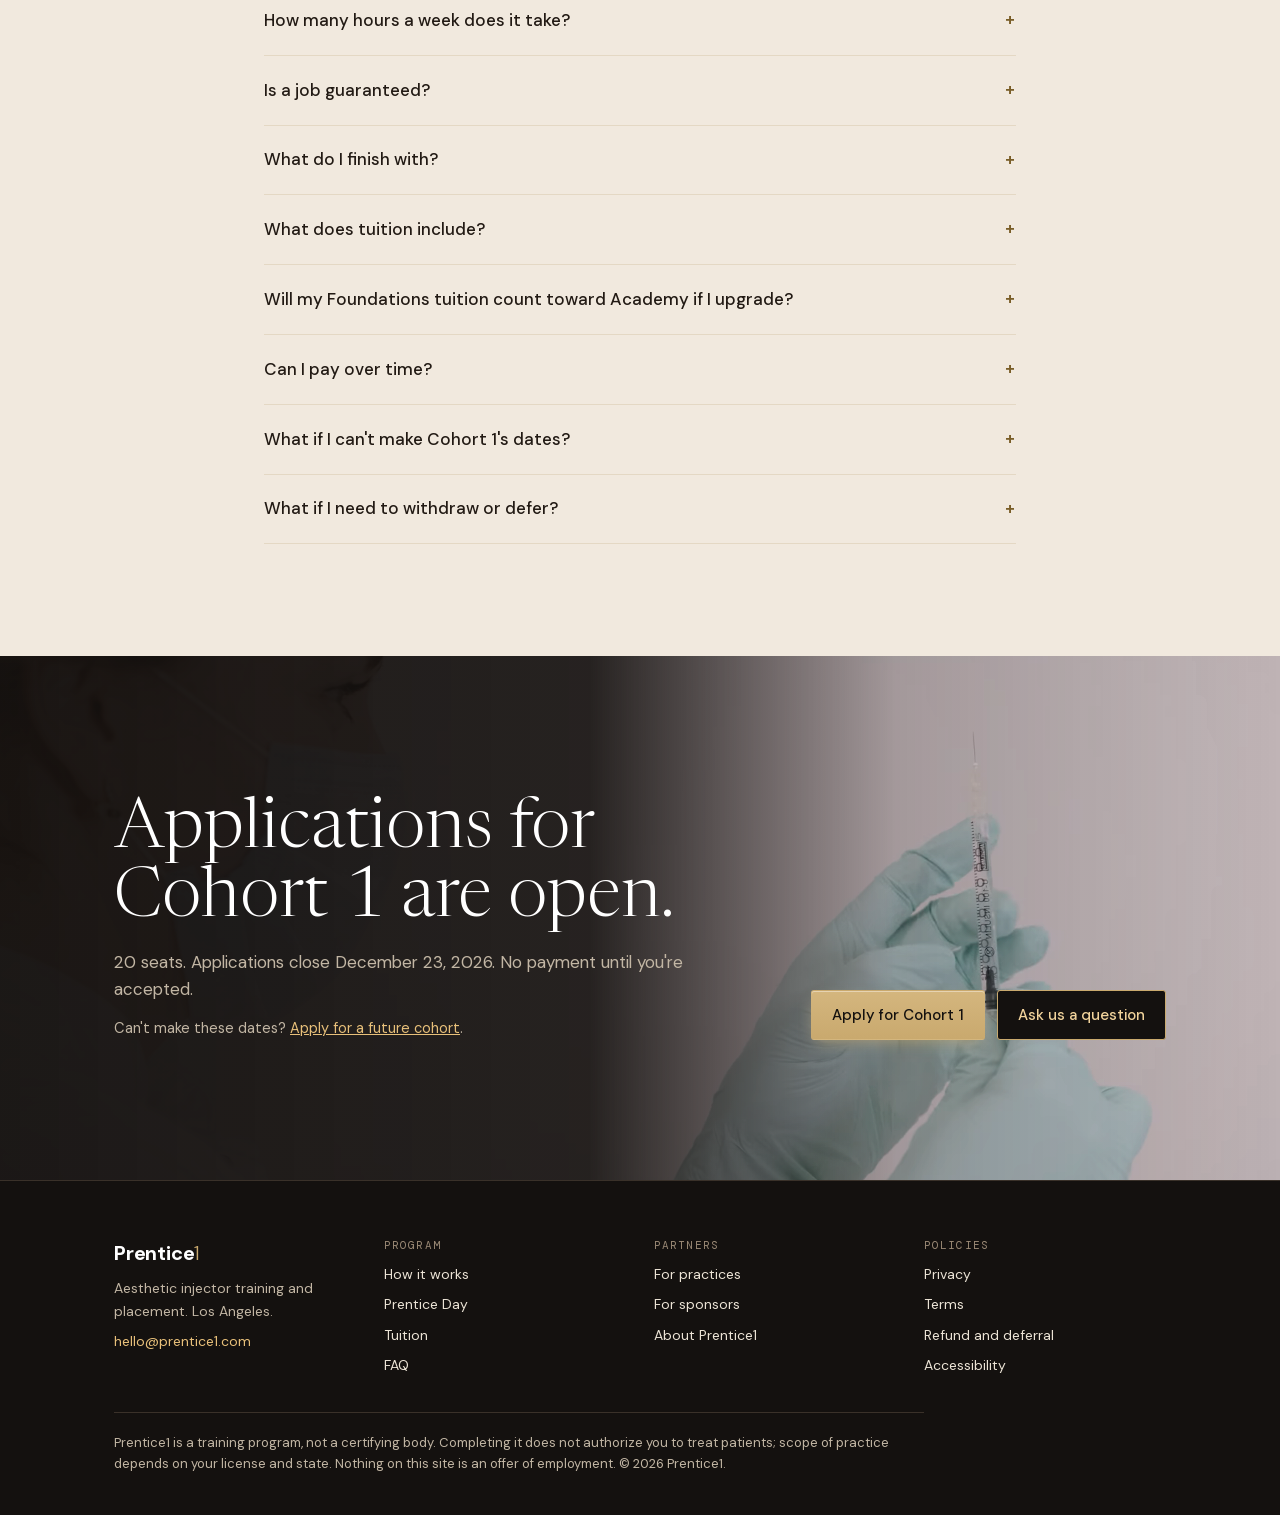
==== commit df4b2f82: "Remove the 3D model credit from the online classroom section The line "3D model: Z-Anatomy (CC BY-SA" ====
--- a/index.html
+++ b/index.html
@@ -291,8 +291,6 @@
           </li>
         </ol>
       </div>
-      <!-- CC BY-SA 4.0 requires this credit. Do not remove. -->
-      <p class="credit">3D model: Z-Anatomy (CC BY-SA 4.0), derived from BodyParts3D.</p>
     </div>
   </section>
 
--- a/assets/css/site.css
+++ b/assets/css/site.css
@@ -263,8 +263,6 @@
 .sec-head h2 { font-size: clamp(38px, 4.6vw, 58px); line-height: 1.02; }
 .h2--big { font-size: clamp(44px, 5.6vw, 76px); line-height: 1; letter-spacing: -0.015em; }
 .lede { font-size: 17px; line-height: 1.65; color: var(--ink-2); }
-
-.credit { font-size: 12px; color: var(--ink-2); margin-top: var(--s-5); }
 
 /* ============================================================================
    Header
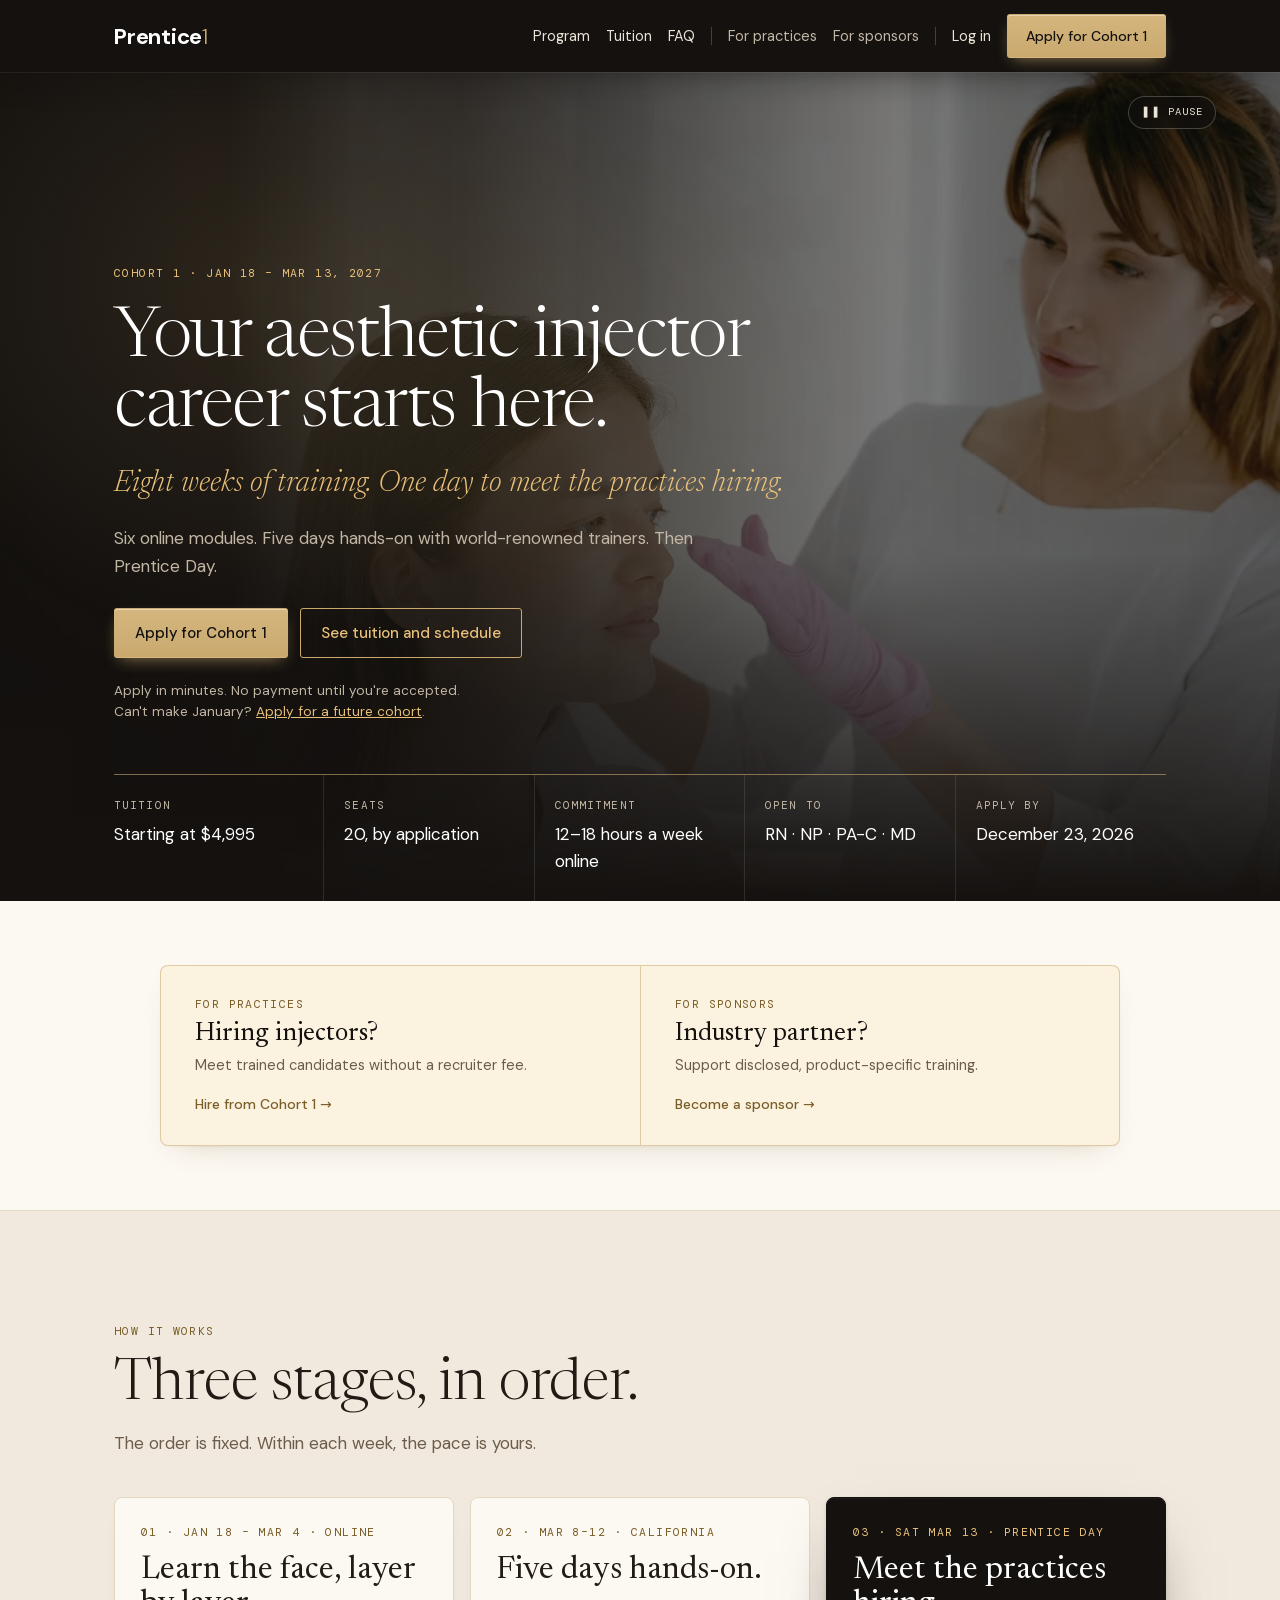
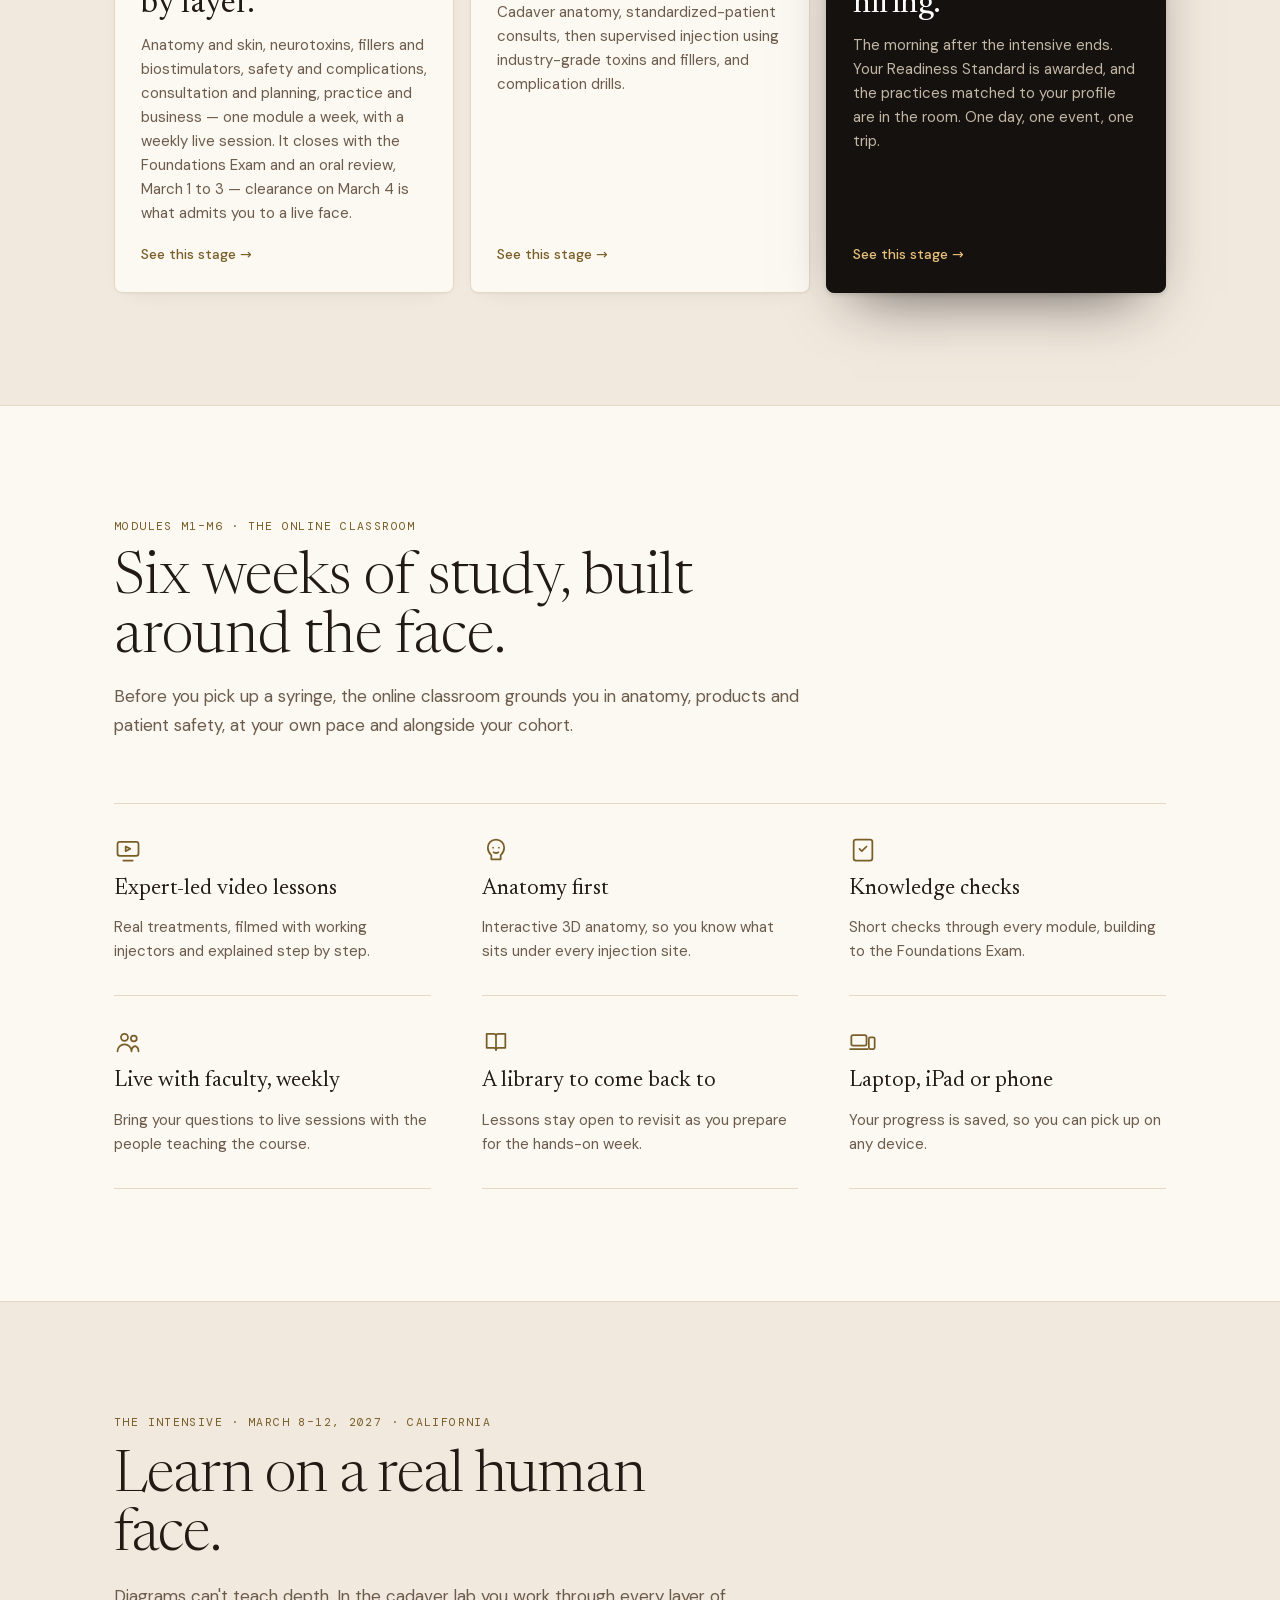
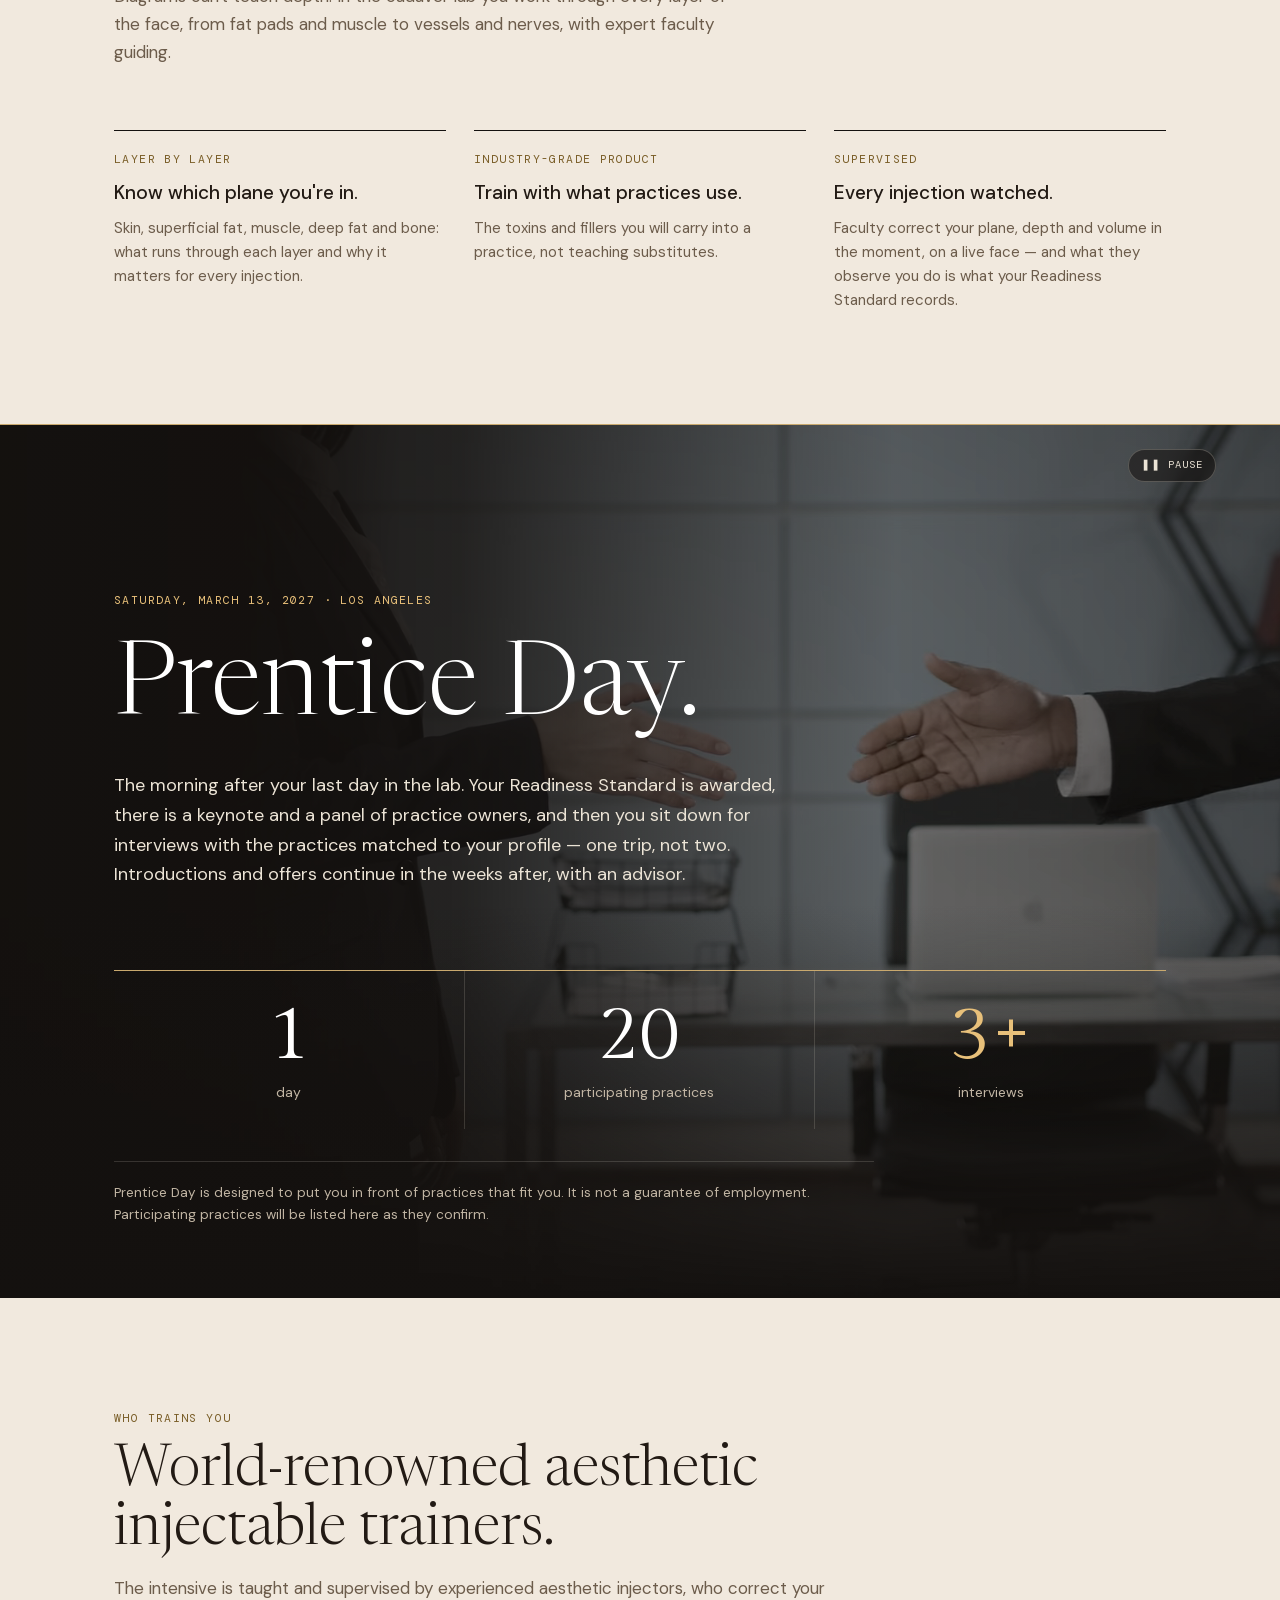
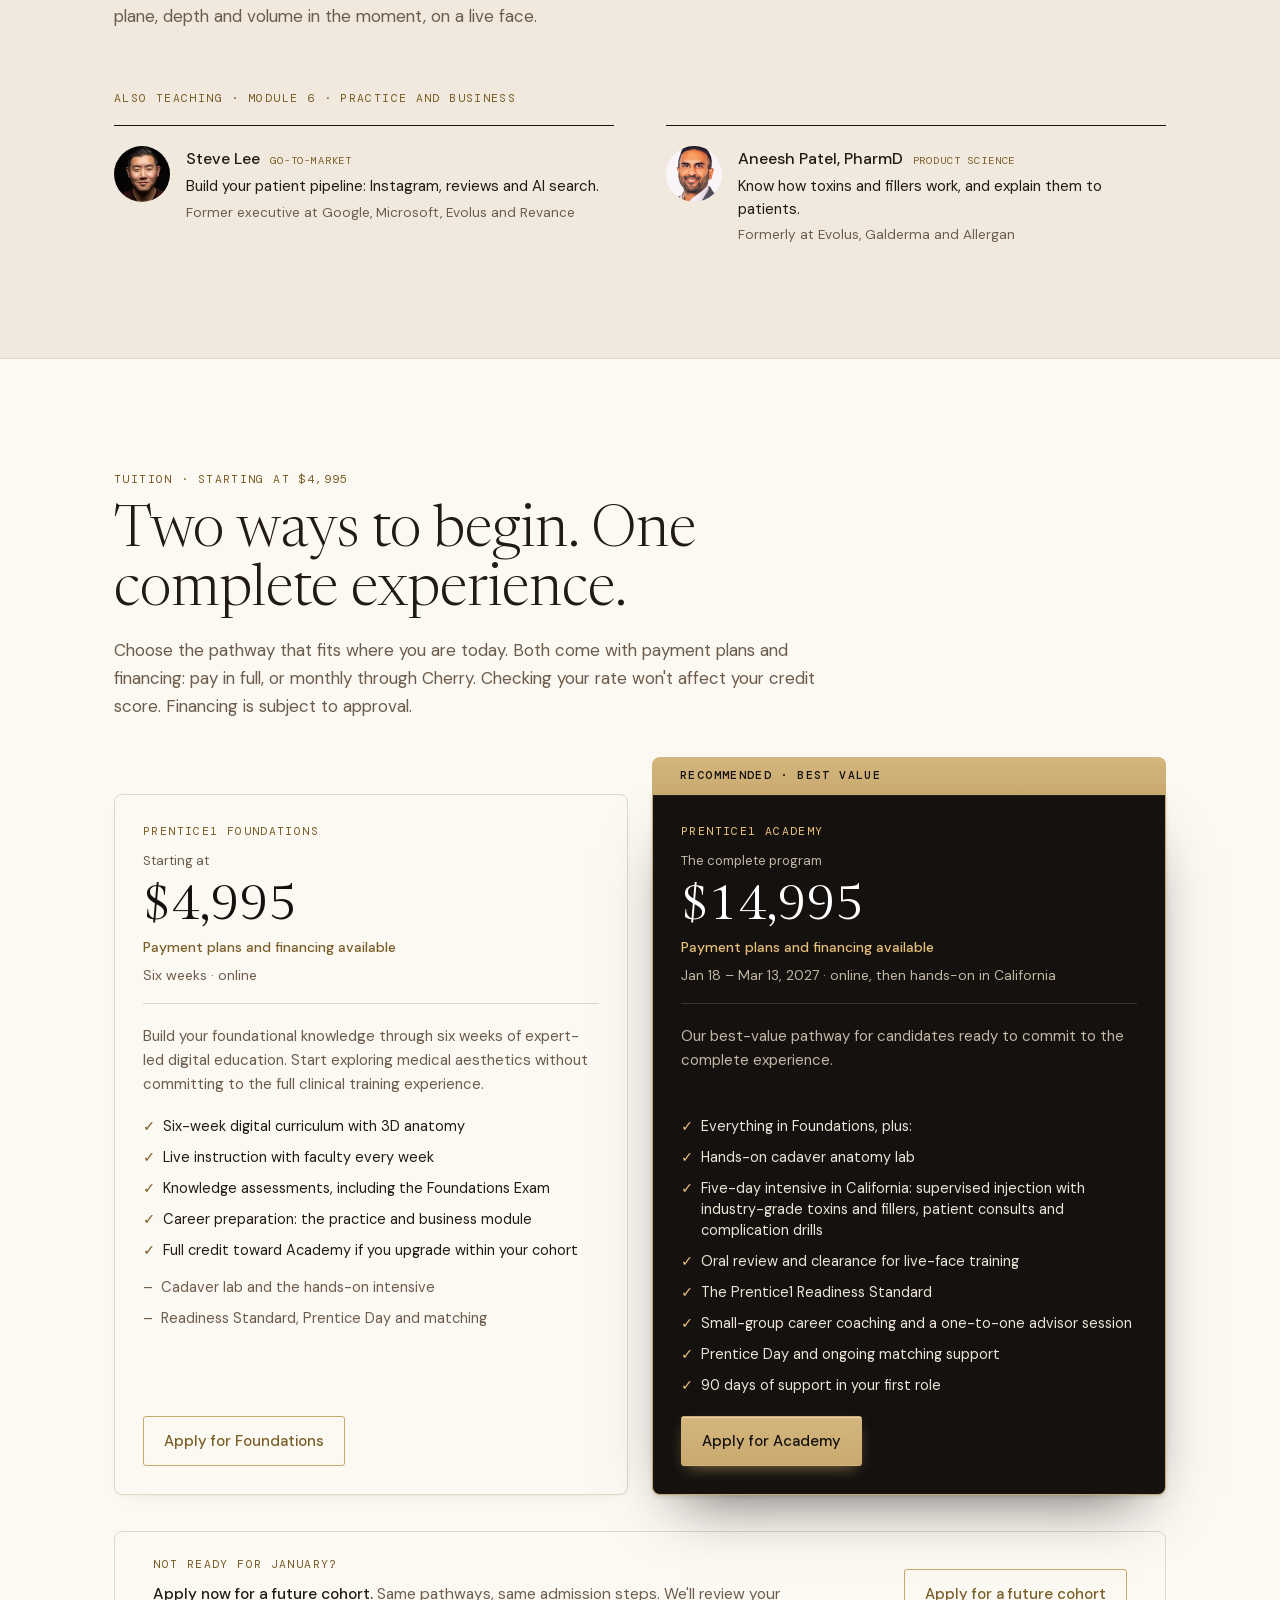
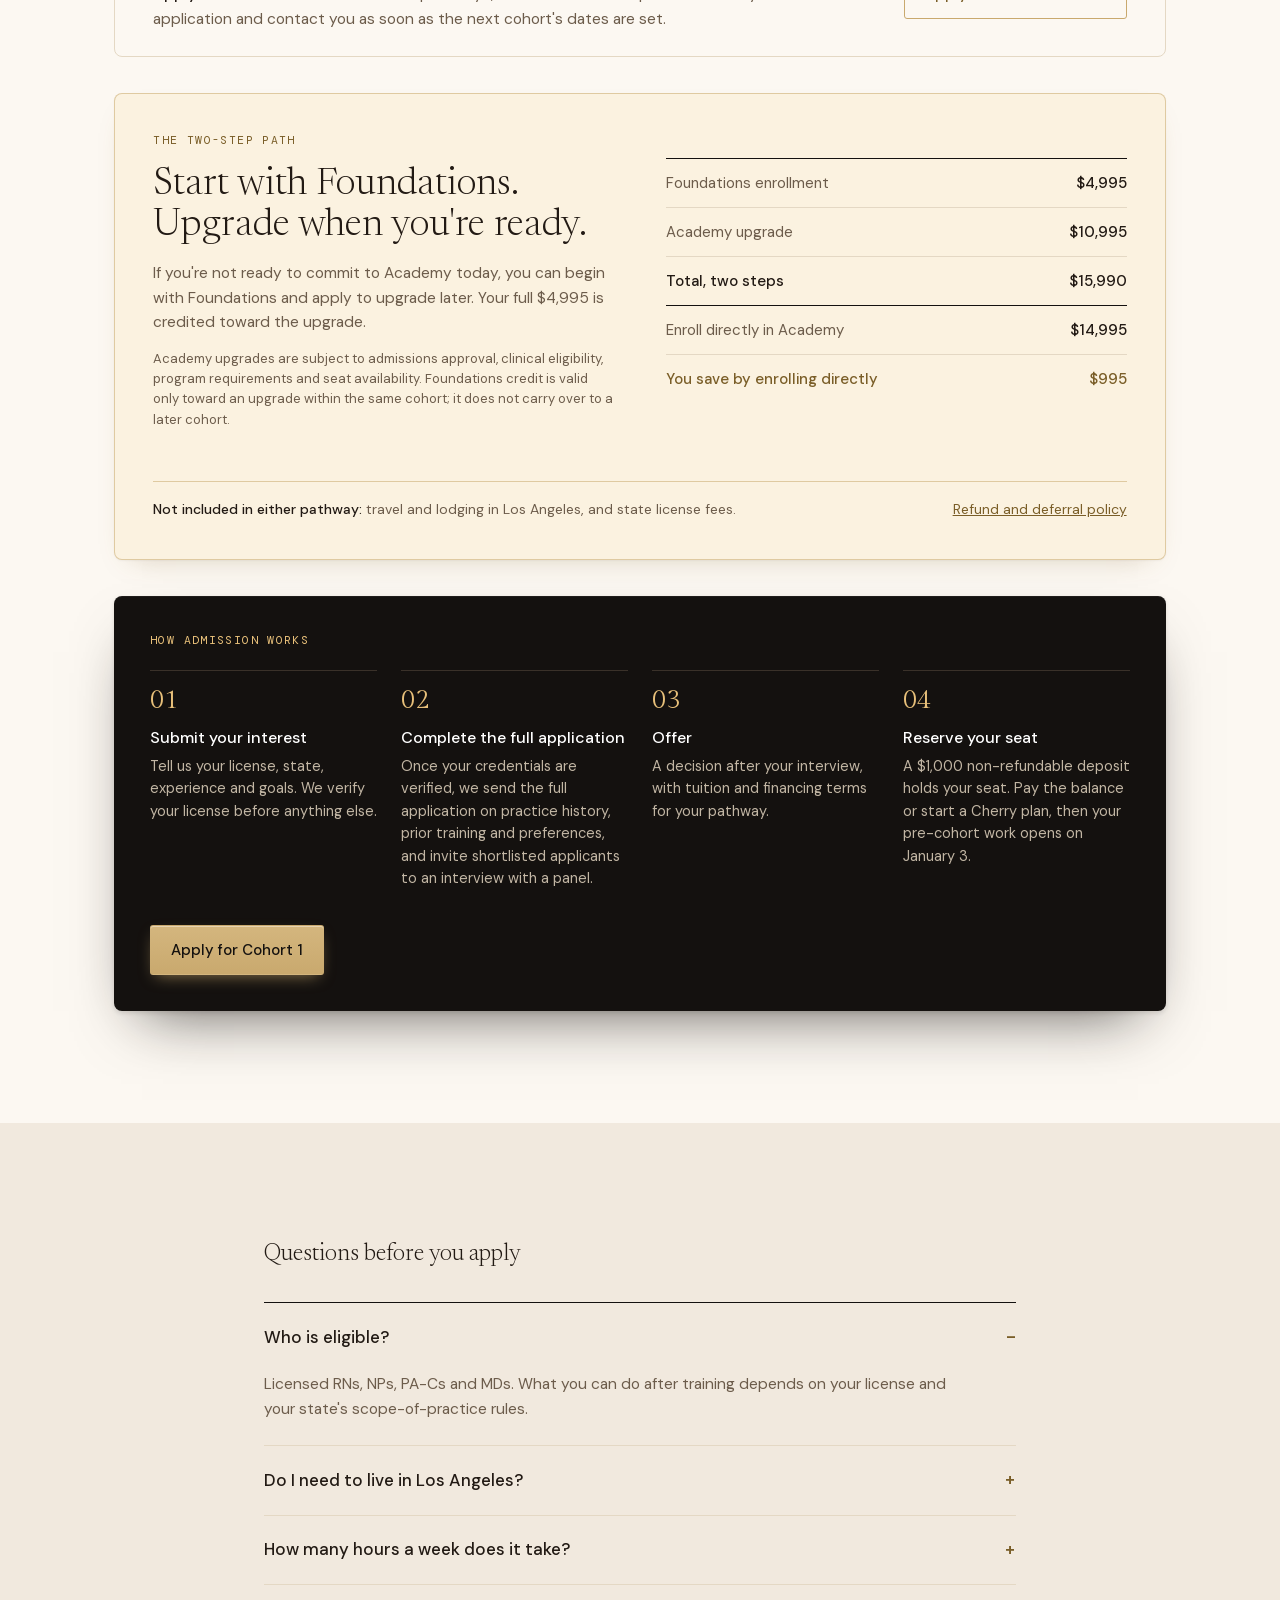
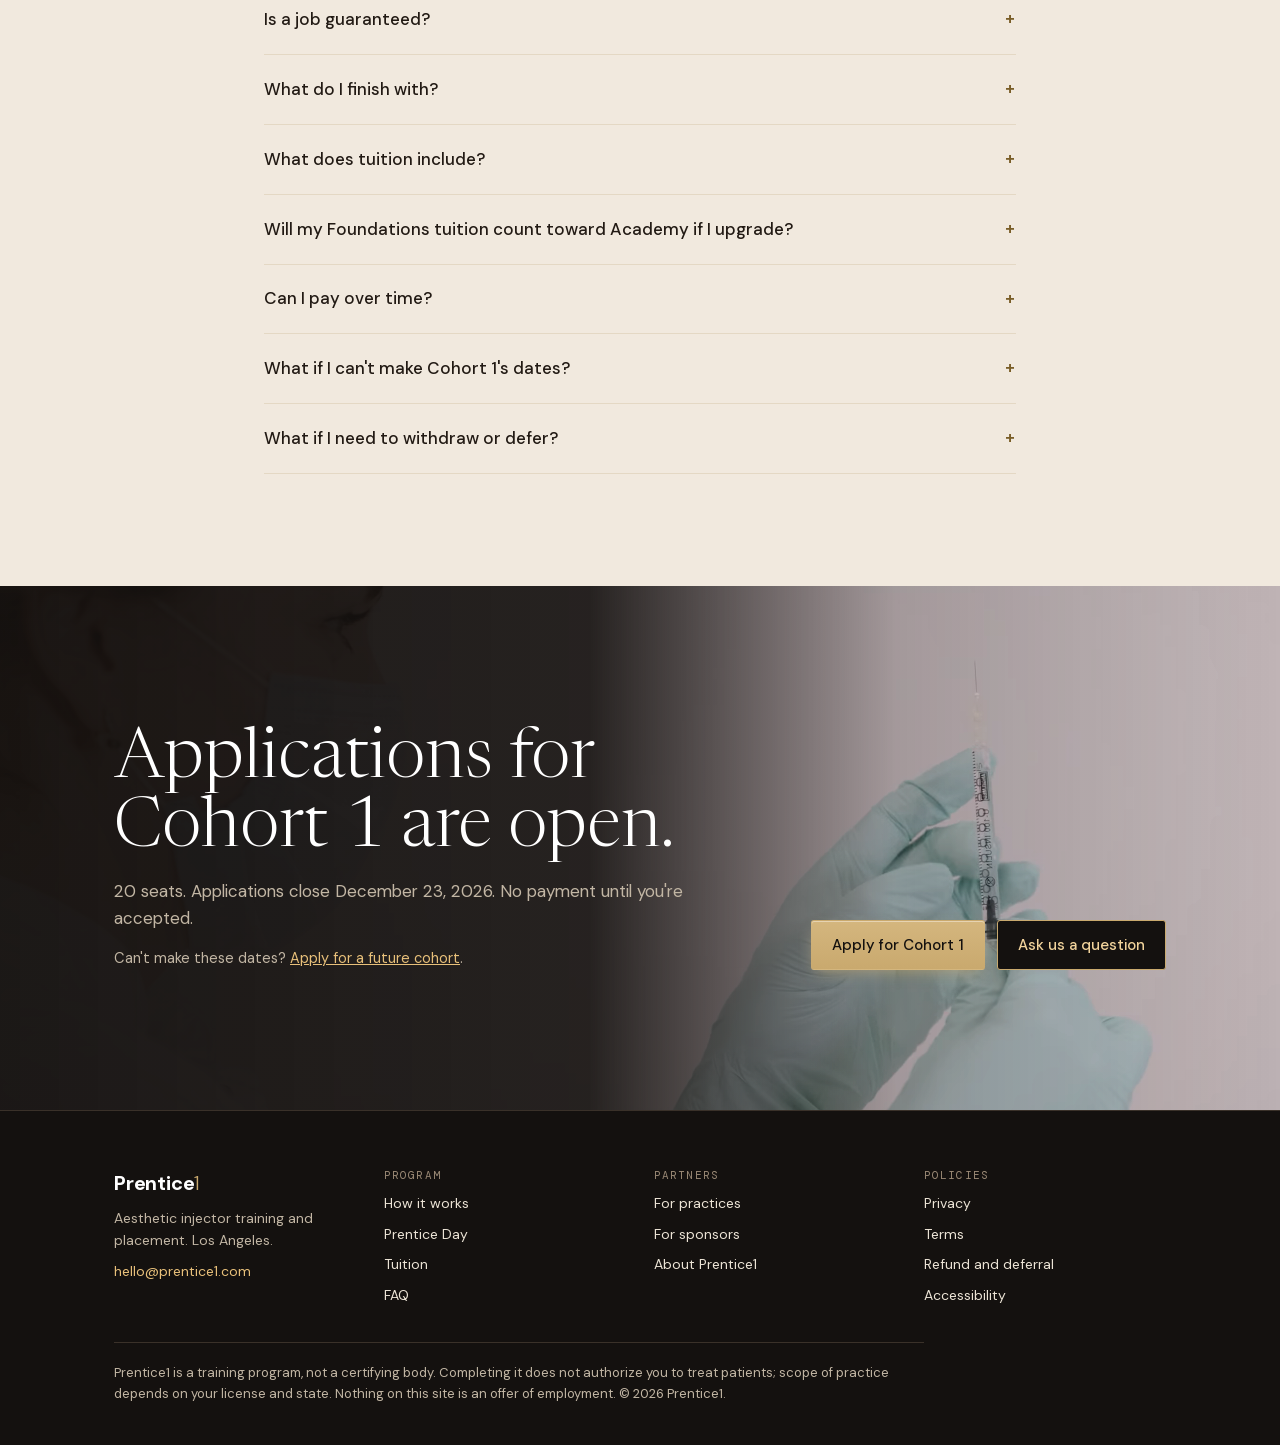
==== commit 23fc3bf9: "home: make the online classroom section general Until the platform is finalised the section shows on" ====
--- a/index.html
+++ b/index.html
@@ -206,91 +206,48 @@
   </section>
 
   <!-- 4 · The online classroom ---------------------------------------------
-       Six features, each with its own capture from the platform. Without the
-       script this reads as a plain list, each item with its picture under it
-       (§13: no content depends on motion); site.js turns it into a menu on
-       the left and one stage on the right that steps through them. -->
+       Deliberately general until the platform is finalised (owner, 1 Nov 2026):
+       no captures of the platform and none of its distinguishing features,
+       only what any applicant can expect. Six plain items, no script. -->
   <section class="section section--cream section--ruled" id="online">
-    <div class="wrap stack-32">
+    <div class="wrap stack-56">
       <div class="sec-head rv">
         <div class="eyebrow">MODULES M1–M6 · THE ONLINE CLASSROOM</div>
-        <h2>Most training platforms just play videos.</h2>
-        <p class="lede">Prentice1 stops to teach. Every lesson pauses at the moments that matter, asks what you'd do next, and shows you the anatomy underneath.</p>
-      </div>
-      <div class="features rv" data-features>
-        <ol class="features__list" aria-label="What the online classroom does">
-          <li class="features__item">
-            <h3 class="features__t"><span class="features__n">01</span>Video that stops to teach</h3>
-            <p class="features__b">The lesson holds the frame at the moments that matter and asks what you'd do next. A required stop has to be answered before you move on.</p>
-            <figure class="features__fig">
-              <div class="features__frame">
-                <img src="/assets/img/classroom/stop.jpg" width="1166" height="725" loading="lazy" decoding="async"
-                     alt="A cheek filler lesson held at a required stop: the frame is dimmed and a question asks which anatomical components the presenter named, with five options">
-              </div>
-              <figcaption>A required stop in a cheek filler lesson.</figcaption>
-            </figure>
+        <h2>Six weeks of study, built around the face.</h2>
+        <p class="lede">Before you pick up a syringe, the online classroom grounds you in anatomy, products and patient safety, at your own pace and alongside your cohort.</p>
+      </div>
+      <ul class="classroom rv" aria-label="What the online classroom includes">
+          <li class="classroom__item">
+            <svg class="classroom__icon" width="28" height="28" viewBox="0 0 24 24" fill="none" stroke="currentColor" stroke-width="1.5" stroke-linecap="round" stroke-linejoin="round" aria-hidden="true"><rect x="3" y="5" width="18" height="12" rx="2"/><path d="M10 9l4 2-4 2z"/><path d="M8 21h8"/></svg>
+            <h3 class="classroom__t">Expert-led video lessons</h3>
+            <p class="classroom__b">Real treatments, filmed with working injectors and explained step by step.</p>
           </li>
-          <li class="features__item">
-            <h3 class="features__t"><span class="features__n">02</span>Every answer explained</h3>
-            <p class="features__b">Right or wrong, every option tells you why, and Rewatch takes you back to the exact seconds that answer it.</p>
-            <figure class="features__fig">
-              <div class="features__frame">
-                <img src="/assets/img/classroom/answer.jpg" width="1166" height="725" loading="lazy" decoding="async"
-                     alt="The answer to the stop: Not quite, with a reason under each option and a Rewatch 0:15 to 0:49 button">
-              </div>
-              <figcaption>Each option carries its own reason, with the replay range beside it.</figcaption>
-            </figure>
+          <li class="classroom__item">
+            <svg class="classroom__icon" width="28" height="28" viewBox="0 0 24 24" fill="none" stroke="currentColor" stroke-width="1.5" stroke-linecap="round" stroke-linejoin="round" aria-hidden="true"><path d="M12 3c-4 0-7 3-7 7 0 3 1.5 5 3 6.5V20h8v-3.5c1.5-1.5 3-3.5 3-6.5 0-4-3-7-7-7z"/><path d="M9.5 10h.01M14.5 10h.01M10 14c1.2.8 2.8.8 4 0"/></svg>
+            <h3 class="classroom__t">Anatomy first</h3>
+            <p class="classroom__b">Interactive 3D anatomy, so you know what sits under every injection site.</p>
           </li>
-          <li class="features__item">
-            <h3 class="features__t"><span class="features__n">03</span>Peel the face in 3D</h3>
-            <p class="features__b">Turn the model, peel it from skin to bone, and tap any structure for its notes.</p>
-            <figure class="features__fig">
-              <div class="features__frame features__frame--model">
-                <video data-features-video autoplay muted loop playsinline preload="none"
-                       poster="/assets/img/classroom-anatomy-poster.jpg"
-                       aria-label="Screen recording of the 3D anatomy trainer: the head turns, the layers are peeled back to bone, then the orbicularis oculi and procerus are selected">
-                  <source src="/assets/video/classroom-anatomy.webm" type="video/webm">
-                  <source src="/assets/video/classroom-anatomy.mp4" type="video/mp4">
-                </video>
-              </div>
-              <figcaption>The 3D anatomy trainer, recorded in the platform.</figcaption>
-            </figure>
+          <li class="classroom__item">
+            <svg class="classroom__icon" width="28" height="28" viewBox="0 0 24 24" fill="none" stroke="currentColor" stroke-width="1.5" stroke-linecap="round" stroke-linejoin="round" aria-hidden="true"><path d="M9 11l2 2 4-4"/><rect x="4" y="3" width="16" height="18" rx="2"/></svg>
+            <h3 class="classroom__t">Knowledge checks</h3>
+            <p class="classroom__b">Short checks through every module, building to the Foundations Exam.</p>
           </li>
-          <li class="features__item">
-            <h3 class="features__t"><span class="features__n">04</span>A coach that cites the moment</h3>
-            <p class="features__b">Ask about what you're watching. The Lesson Coach answers only from the lesson, links the second it was said, and sends what it can't answer to faculty.</p>
-            <figure class="features__fig">
-              <div class="features__frame features__frame--light">
-                <img src="/assets/img/classroom/coach.jpg" width="1164" height="653" loading="lazy" decoding="async"
-                     alt="The Lesson Coach answering what sequence the presenter plans, tagged Presenter stated, with a link to watch the lesson at 0:35">
-              </div>
-              <figcaption>An answer from the lesson, with the moment it comes from.</figcaption>
-            </figure>
+          <li class="classroom__item">
+            <svg class="classroom__icon" width="28" height="28" viewBox="0 0 24 24" fill="none" stroke="currentColor" stroke-width="1.5" stroke-linecap="round" stroke-linejoin="round" aria-hidden="true"><circle cx="9" cy="8" r="3"/><circle cx="17" cy="9" r="2.5"/><path d="M3 20c0-3.3 2.7-6 6-6s6 2.7 6 6M15 20c0-2 1-4 3-4.5 1.8.4 3 2 3 4.5"/></svg>
+            <h3 class="classroom__t">Live with faculty, weekly</h3>
+            <p class="classroom__b">Bring your questions to live sessions with the people teaching the course.</p>
           </li>
-          <li class="features__item">
-            <h3 class="features__t"><span class="features__n">05</span>Search every moment</h3>
-            <p class="features__b">Find a phrase, a structure or a product across your lessons and open the video at the second it comes up.</p>
-            <figure class="features__fig">
-              <div class="features__frame">
-                <img src="/assets/img/classroom/search.jpg" width="1208" height="755" loading="lazy" decoding="async"
-                     alt="Library Search for fat pads: timestamped results from the cheek filler lesson with the words highlighted">
-              </div>
-              <figcaption>Library Search, with a timestamp on every result.</figcaption>
-            </figure>
+          <li class="classroom__item">
+            <svg class="classroom__icon" width="28" height="28" viewBox="0 0 24 24" fill="none" stroke="currentColor" stroke-width="1.5" stroke-linecap="round" stroke-linejoin="round" aria-hidden="true"><path d="M4 5h6a2 2 0 012 2v12a2 2 0 00-2-2H4zM20 5h-6a2 2 0 00-2 2v12a2 2 0 012-2h6z"/></svg>
+            <h3 class="classroom__t">A library to come back to</h3>
+            <p class="classroom__b">Lessons stay open to revisit as you prepare for the hands-on week.</p>
           </li>
-          <li class="features__item">
-            <h3 class="features__t"><span class="features__n">06</span>Laptop, iPad or phone</h3>
-            <p class="features__b">Your place, your answers and the stop you were on are saved, so you pick up on any device where you left off.</p>
-            <figure class="features__fig">
-              <div class="features__frame features__frame--light">
-                <img src="/assets/img/classroom/devices.jpg" width="1440" height="900" loading="lazy" decoding="async"
-                     alt="The same paused lesson on a laptop, an iPad and a phone">
-              </div>
-              <figcaption>The same lesson on a laptop, an iPad and a phone.</figcaption>
-            </figure>
+          <li class="classroom__item">
+            <svg class="classroom__icon" width="28" height="28" viewBox="0 0 24 24" fill="none" stroke="currentColor" stroke-width="1.5" stroke-linecap="round" stroke-linejoin="round" aria-hidden="true"><rect x="2" y="6" width="13" height="9" rx="1.5"/><rect x="17" y="8" width="5" height="10" rx="1.2"/><path d="M1 18h15"/></svg>
+            <h3 class="classroom__t">Laptop, iPad or phone</h3>
+            <p class="classroom__b">Your progress is saved, so you can pick up on any device.</p>
           </li>
-        </ol>
-      </div>
+      </ul>
     </div>
   </section>
 
--- a/assets/css/site.css
+++ b/assets/css/site.css
@@ -557,73 +557,21 @@
    Online classroom
    ========================================================================= */
 
-/* The feature tour. Read as a plain list by default: each item's title,
-   sentence and picture in order. site.js adds .features--on, moves every
-   figure into one stage beside the list, and steps through them (§13: the
-   enhanced layout only exists once the script has run). */
-.features__list { list-style: none; margin: 0; padding: 0; display: flex; flex-direction: column; border-top: 1px solid var(--charcoal); }
-.features__item { padding: 18px 0 22px; border-bottom: 1px solid var(--rule); display: flex; flex-direction: column; gap: var(--s-2); }
-.features__t { display: flex; align-items: baseline; gap: var(--s-4); font-family: var(--sans); font-size: 17px; font-weight: 500; line-height: 1.35; color: var(--ink); }
-.features__n { font-family: var(--mono); font-size: 11.5px; font-weight: 400; letter-spacing: 0.1em; color: var(--gold-deep); flex: none; width: 2.2em; }
-.features__b { font-size: 15px; line-height: 1.55; color: var(--ink-2); padding-left: calc(2.2em * 11.5 / 15 + var(--s-4)); max-width: 52ch; }
-.features__fig { margin: var(--s-3) 0 0; display: flex; flex-direction: column; gap: var(--s-3); min-width: 0; }
-.features__fig figcaption { font-size: 13px; color: var(--ink-2); }
-
-/* Every capture sits in the same 16:10 box, so the stage never changes height
-   between features. No border or shadow: each capture runs to the edge of
-   the box. Screens fill it from the top-left, where the platform's own chrome
-   is; the light captures sit straight on the section's cream. */
-.features__frame { position: relative; aspect-ratio: 16 / 10; overflow: hidden; border-radius: var(--r-frame); background: var(--charcoal); }
-.features__frame img,
-.features__frame video { position: absolute; inset: 0; width: 100%; height: 100%; object-fit: cover; object-position: 0 0; }
-.features__frame--model { background: #121212; }
-.features__frame--model video { object-position: 50% 40%; }
-.features__frame--light { background: transparent; border-radius: 0; }
-.features__frame--light img { object-fit: contain; object-position: 50% 50%; }
-
-/* --- Enhanced: the menu on the left, one stage on the right ------------ */
-/* The stage takes the larger share of the row, the captures being screens
-   with small type, while staying inside the page measure. */
-.features--on { display: grid; grid-template-columns: minmax(260px, 4.4fr) minmax(0, 8fr); gap: clamp(28px, 4vw, 56px); align-items: start; }
-.features--on .features__item { padding: 0; gap: 0; }
-.features--on .features__fig { margin: 0; }
-.features__tab {
-  all: unset; box-sizing: border-box; width: 100%; cursor: pointer;
-  display: flex; align-items: baseline; gap: var(--s-4); padding: 16px 0;
-  font-family: var(--sans); font-size: 17px; font-weight: 500; line-height: 1.35; color: var(--ink-2);
-  transition: color var(--t-fast) var(--ease);
-}
-.features__tab:hover,
-.features__tab[aria-selected="true"] { color: var(--ink); }
-.features__tab:focus-visible { outline: 2px solid var(--gold); outline-offset: 2px; border-radius: var(--r-control); }
-/* The selected feature carries the scrub bar's stop marker: a gold diamond. */
-.features__tab .features__n { position: relative; }
-.features__tab[aria-selected="true"] .features__n::before {
-  content: ""; position: absolute; left: -16px; top: 50%; width: 7px; height: 7px;
-  background: var(--gold); transform: translateY(-50%) rotate(45deg);
-}
-.features--on .features__b { margin-top: -8px; padding-bottom: 18px; }
-.features--on .features__b[hidden] { display: none; }
-.features__stage { display: grid; min-width: 0; }
-.features__stage .features__fig { grid-area: 1 / 1; transition: opacity var(--t-base) var(--ease), visibility 0s linear var(--t-base); }
-.features__stage .features__fig[aria-hidden="true"] { opacity: 0; visibility: hidden; }
-.features__stage .features__fig[aria-hidden="false"] { opacity: 1; visibility: visible; transition-delay: 0s; }
-.features__ctrl { display: flex; justify-content: flex-start; padding-top: var(--s-6); }
-.features__pause {
-  display: inline-flex; align-items: center; gap: var(--s-2); cursor: pointer;
-  background: transparent; border: 1px solid var(--rule); border-radius: var(--r-pill);
-  padding: 7px var(--s-4); color: var(--ink-2);
-  font-family: var(--mono); font-size: 10.5px; letter-spacing: 0.1em;
-  transition: border-color var(--t-fast) var(--ease), color var(--t-fast) var(--ease);
-}
-.features__pause:hover { border-color: var(--gold); color: var(--ink); }
-.features__pause:focus-visible { outline: 2px solid var(--gold); outline-offset: 2px; }
-.features ~ .credit { margin-top: calc(var(--s-5) - var(--s-9)); }
-
-/* Below 900px the stage leads and the menu follows it. */
+/* Six plain items, three across, ruled like the rest of the page (§09). No
+   captures and no script: the section stays general until the platform is
+   finalised (owner, 1 Nov 2026). */
+.classroom { list-style: none; margin: 0; padding: 0; display: grid; grid-template-columns: repeat(3, minmax(0, 1fr)); column-gap: clamp(24px, 4vw, 56px); border-top: 1px solid var(--rule); }
+.classroom__item { padding: var(--s-9) 0; border-bottom: 1px solid var(--rule); display: flex; flex-direction: column; gap: var(--s-4); }
+.classroom__icon { color: var(--gold-deep); flex: none; }
+.classroom__t { font-family: var(--display); font-size: 22px; font-weight: 500; line-height: 1.25; color: var(--ink); }
+.classroom__b { font-size: 15px; line-height: 1.6; color: var(--ink-2); max-width: 36ch; }
+
 @media (max-width: 899px) {
-  .features--on { grid-template-columns: minmax(0, 1fr); gap: var(--s-8); }
-  .features--on .features__stage { order: -1; }
+  .classroom { grid-template-columns: repeat(2, minmax(0, 1fr)); }
+}
+@media (max-width: 559px) {
+  .classroom { grid-template-columns: minmax(0, 1fr); }
+  .classroom__item { padding: var(--s-8) 0; }
 }
 
 
